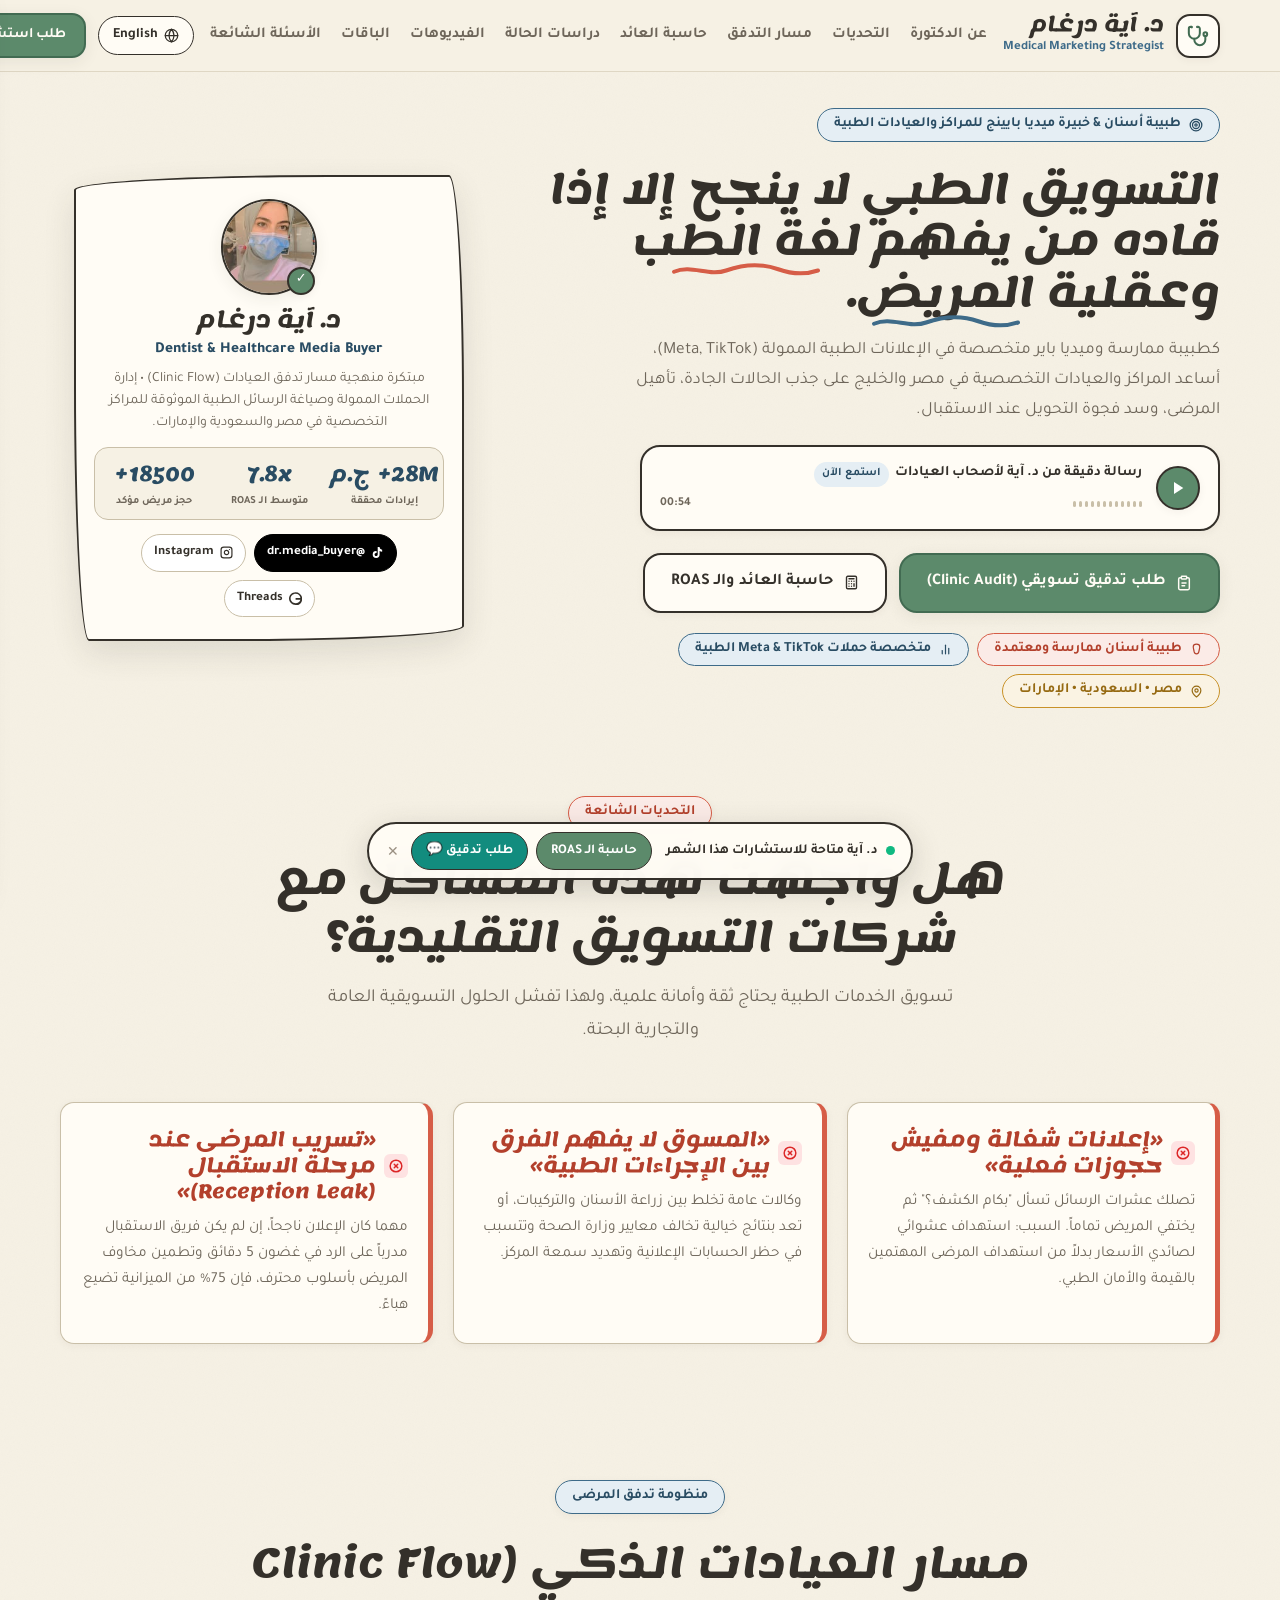
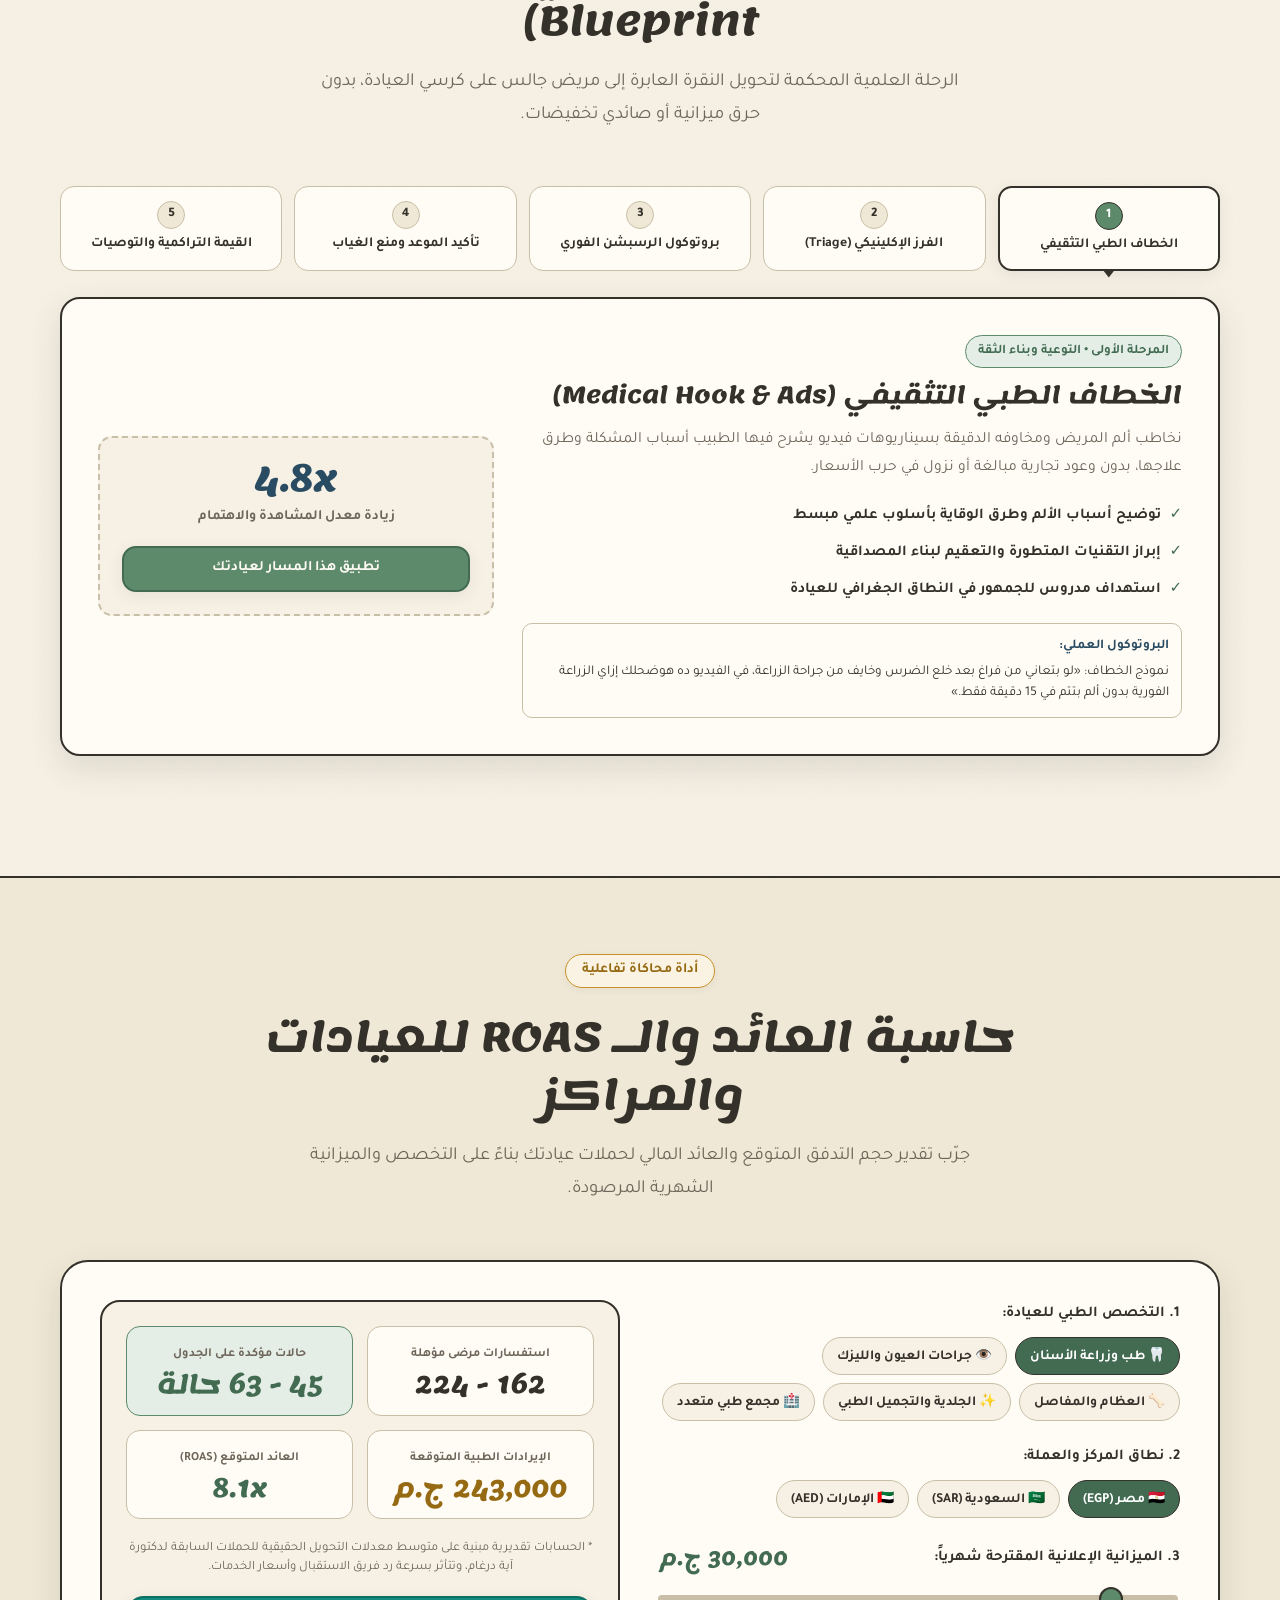
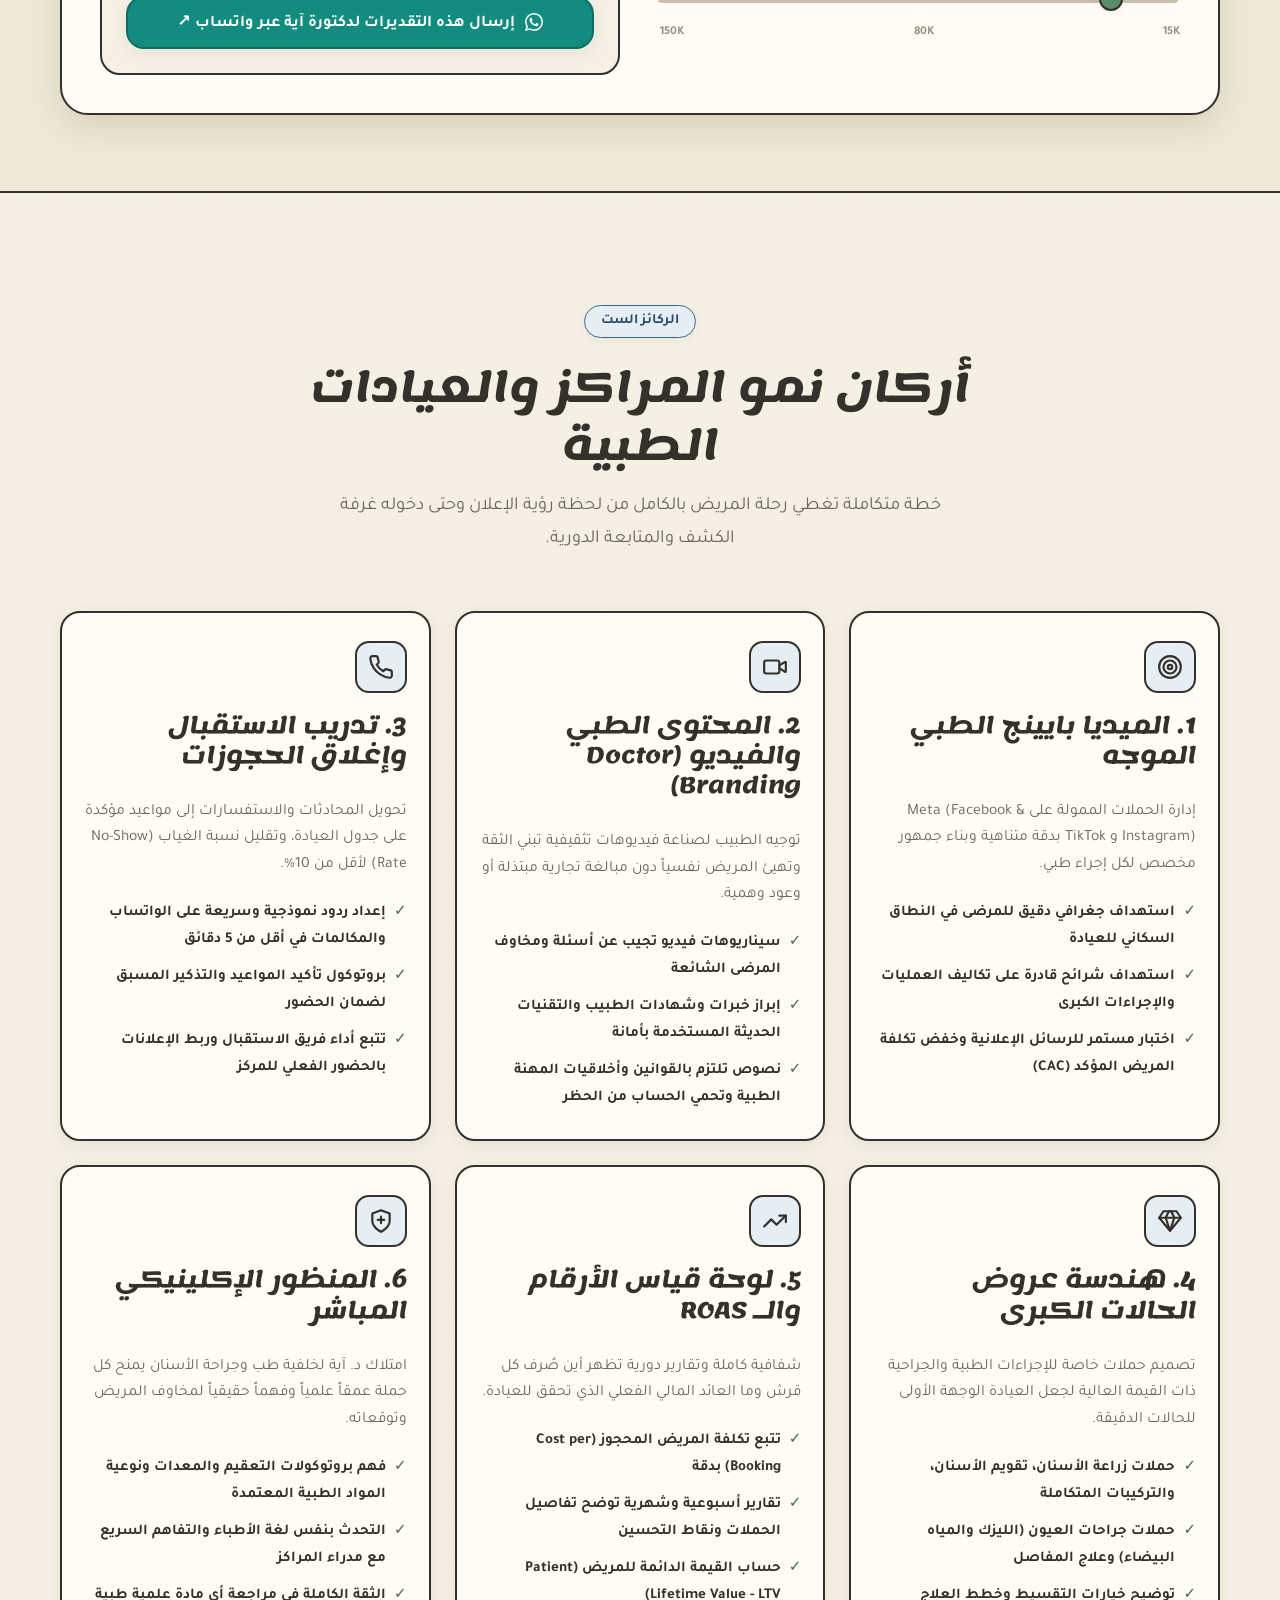
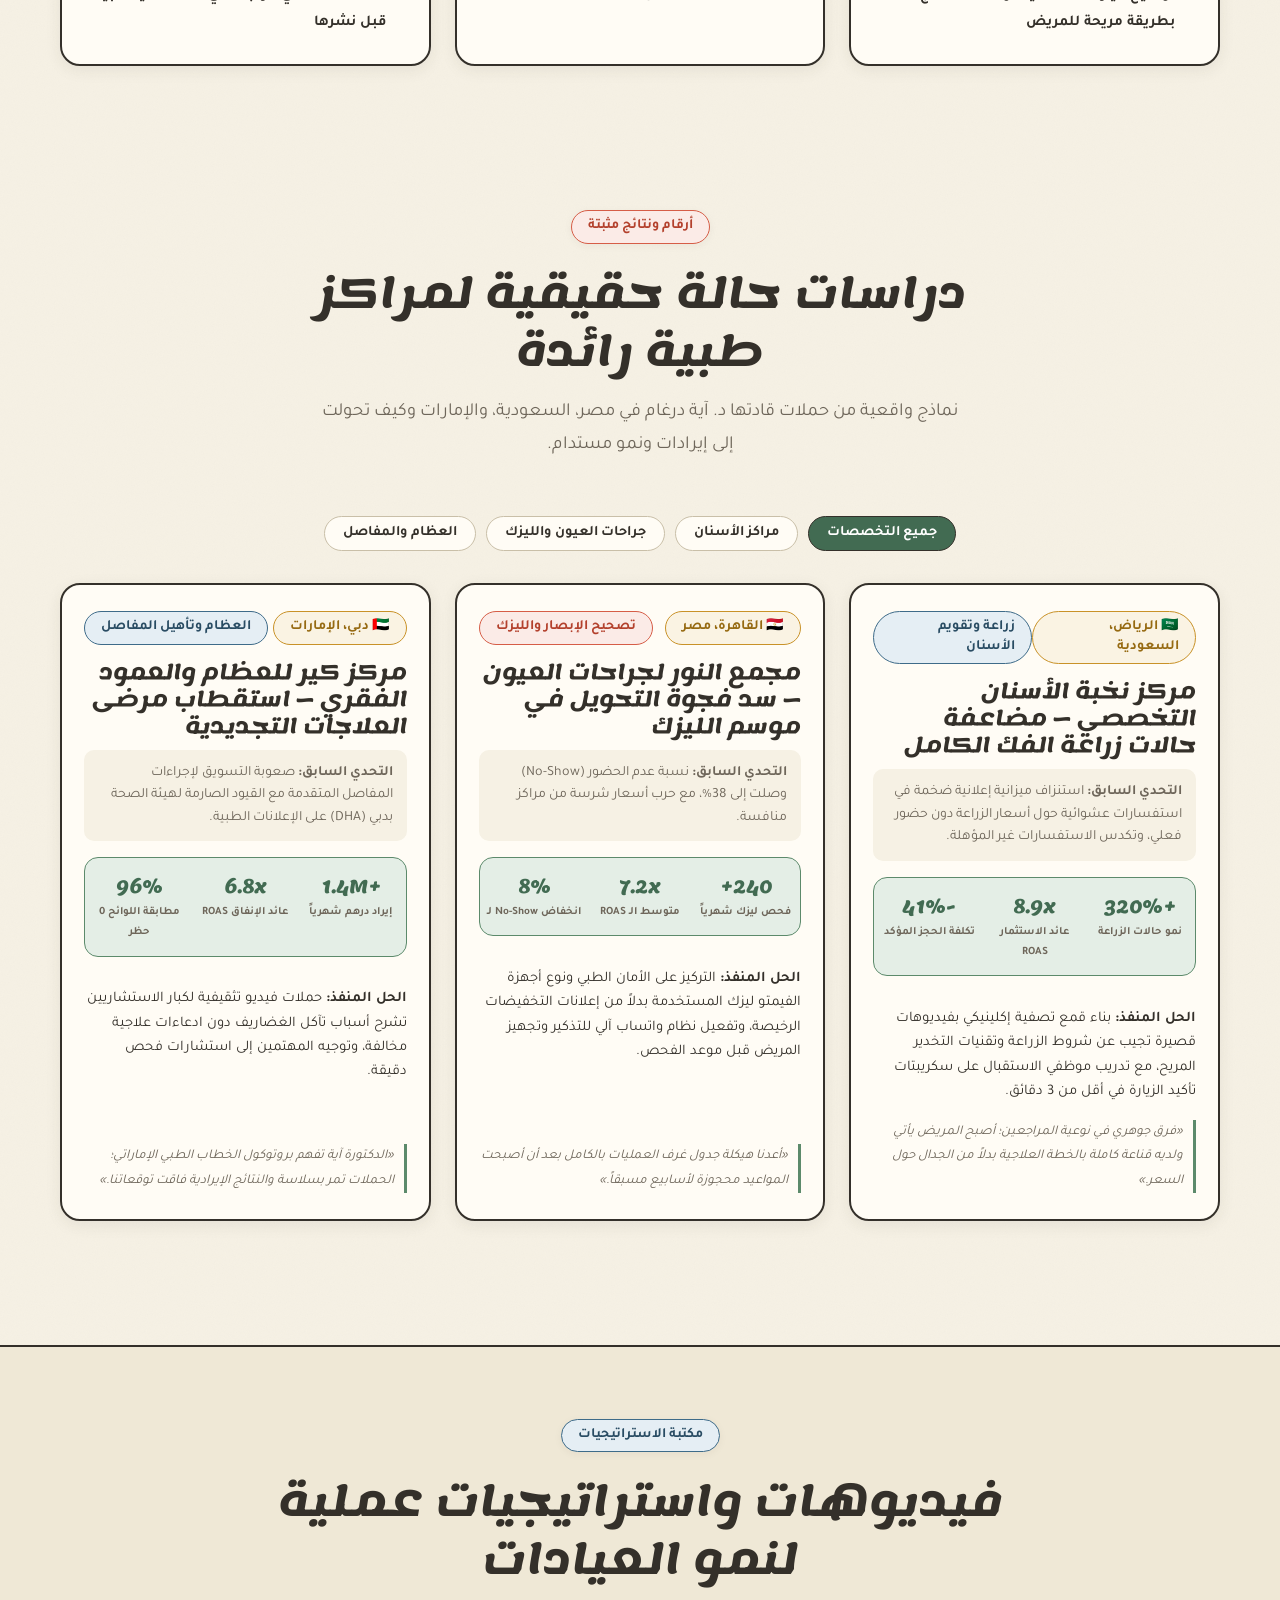
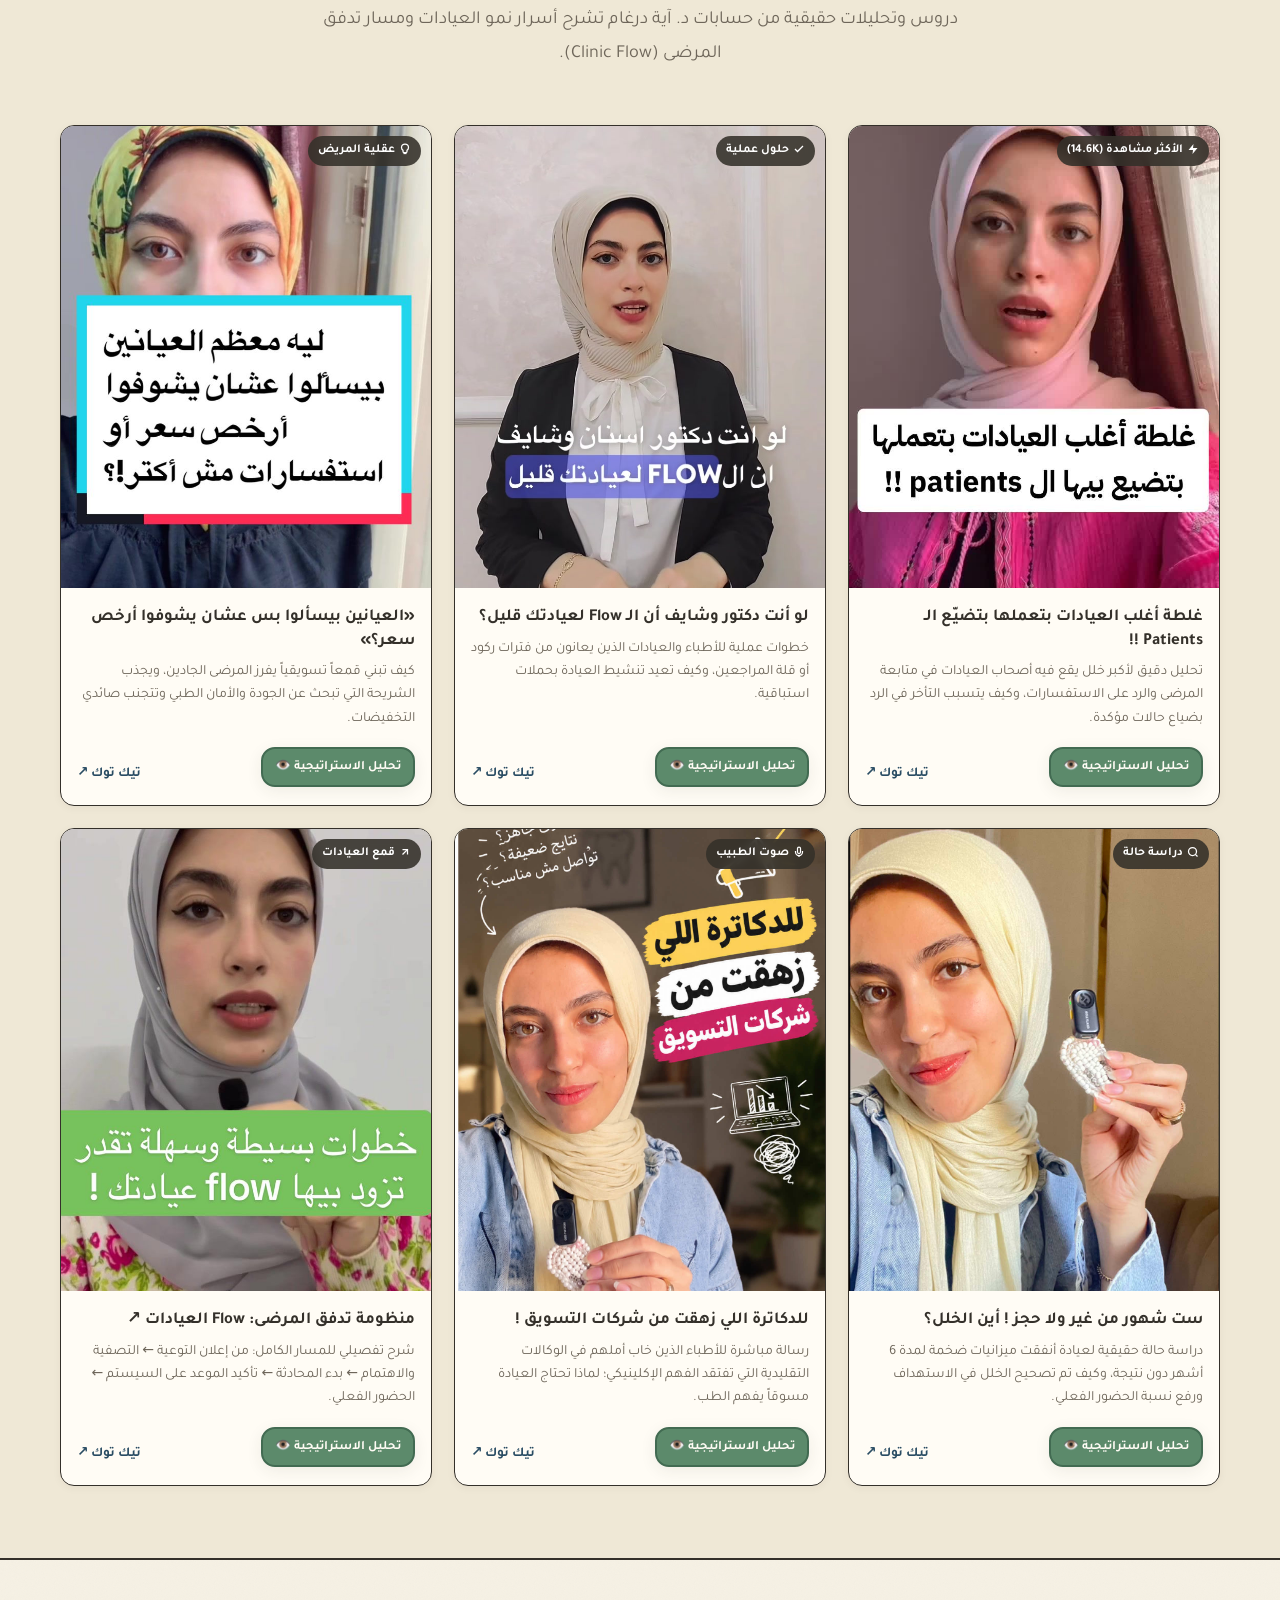
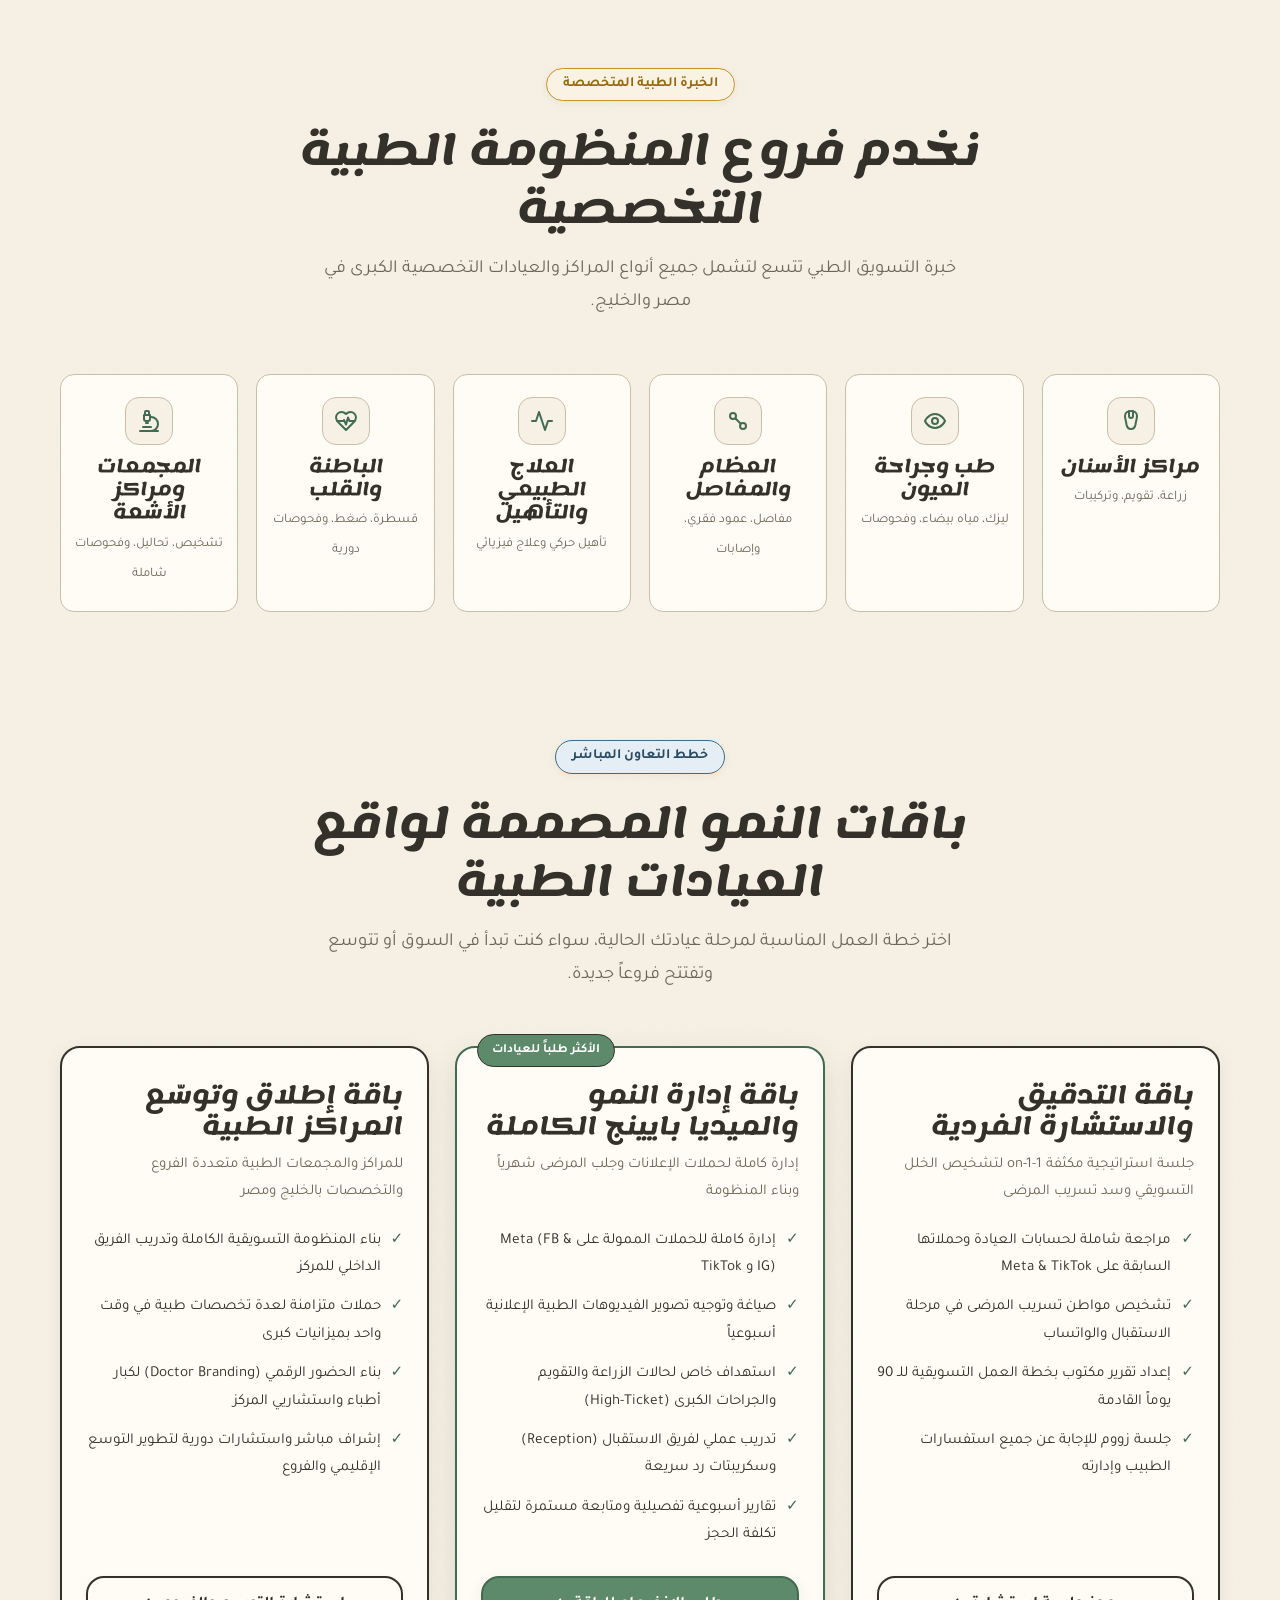
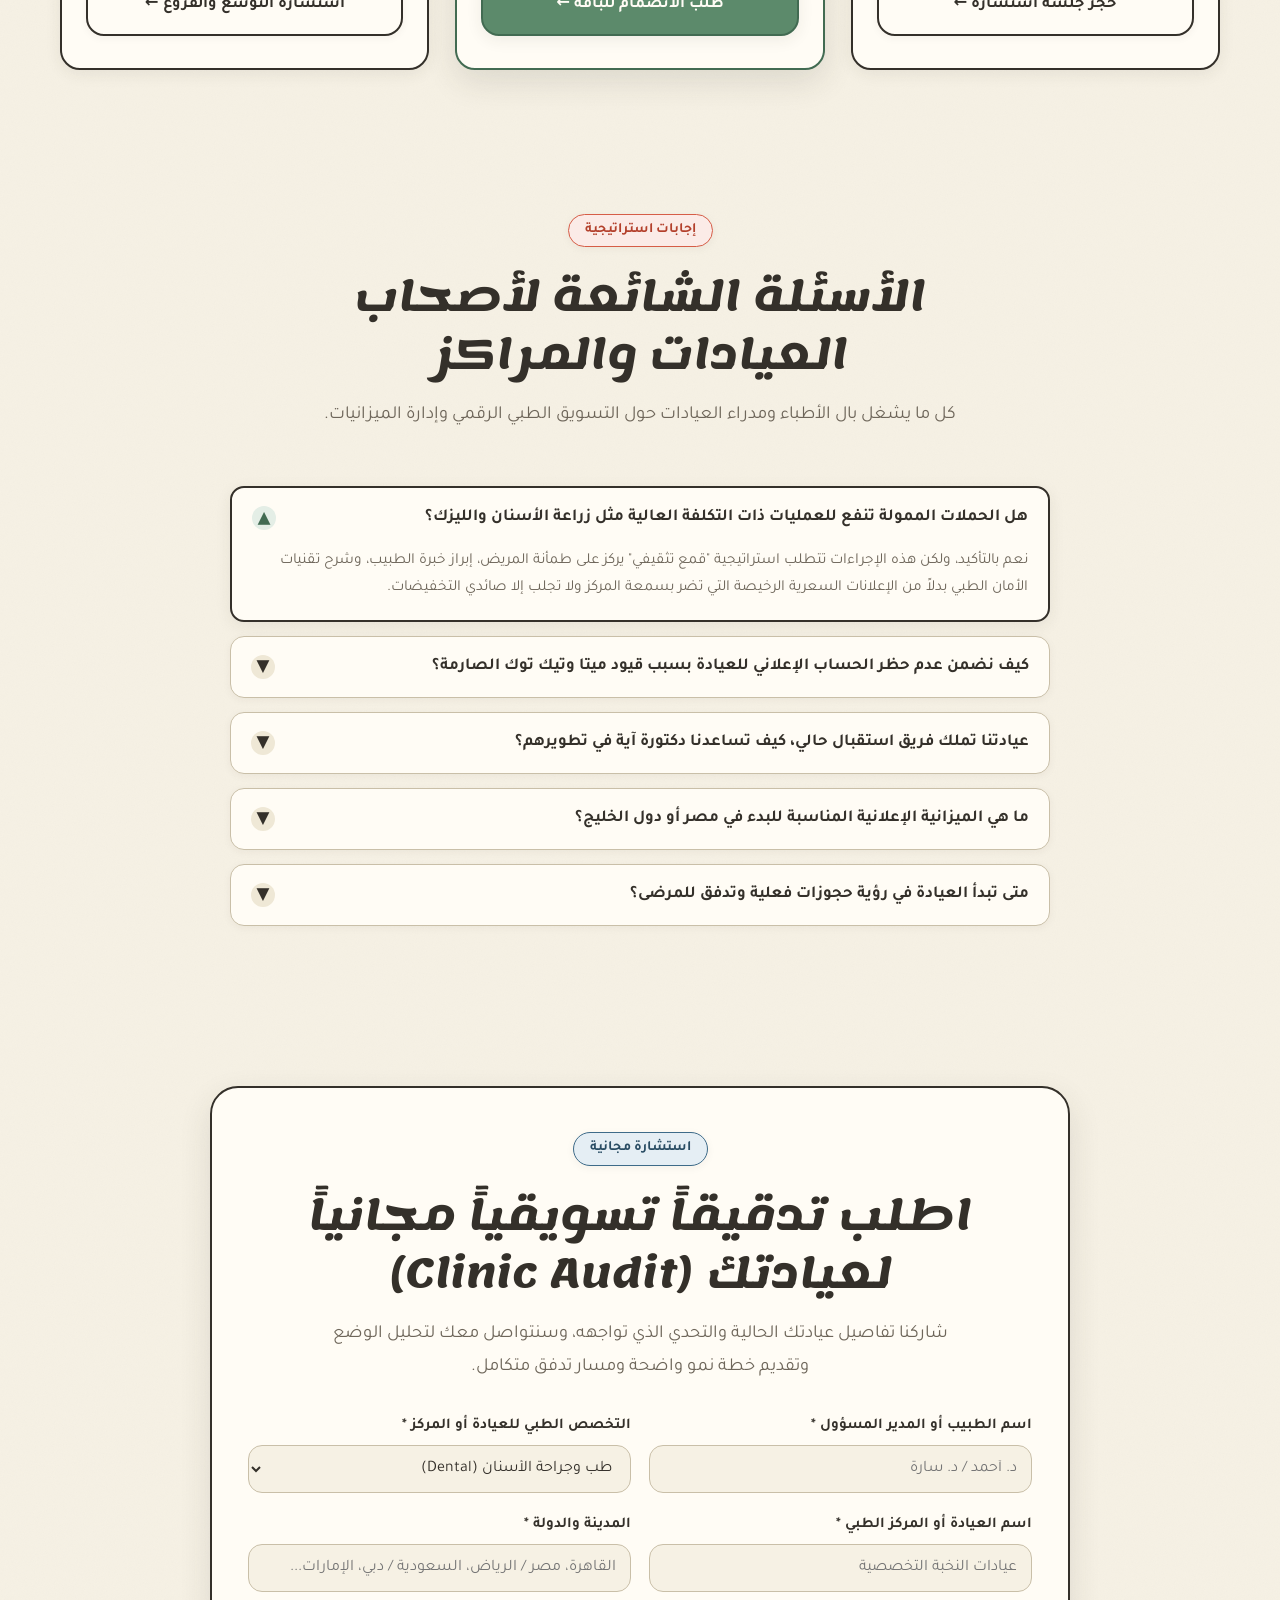
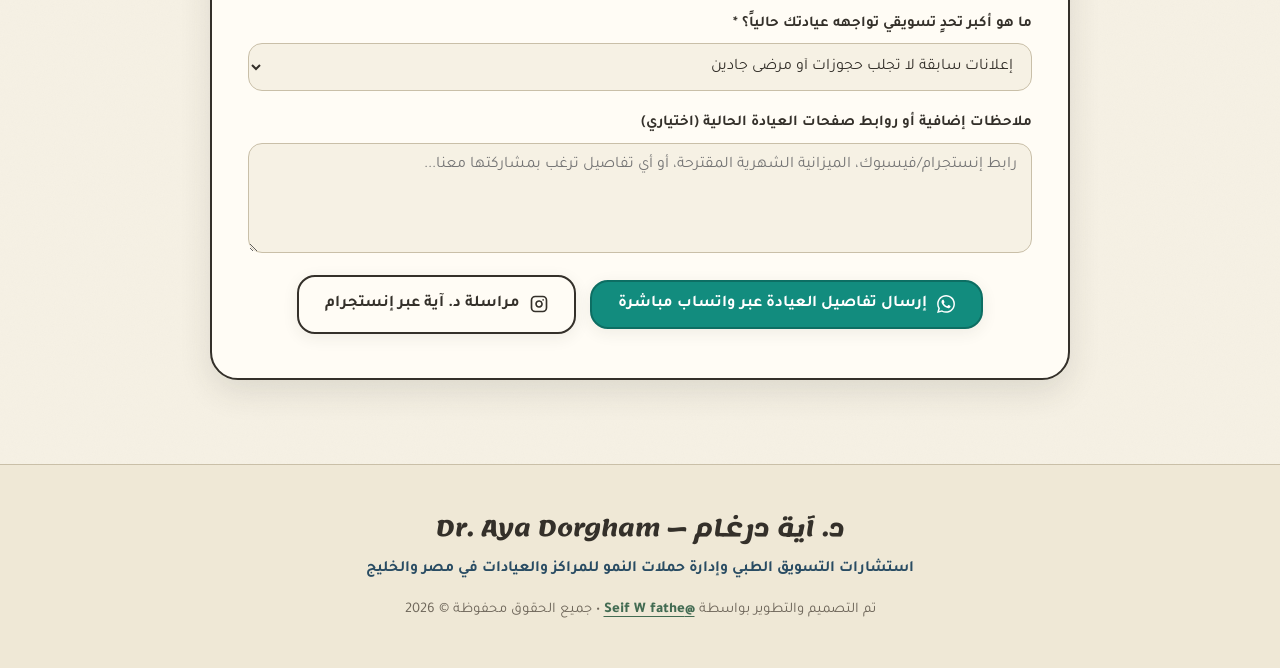
==== dr-aya/index.html @ c520caa9 "feat: embed interactive Dr. Aya portfolio with live demo, ROI simulator, and high-res preview" ====
<!DOCTYPE html>
<html lang="ar" dir="rtl">
<head>
  <meta charset="UTF-8" />
  <meta name="viewport" content="width=device-width, initial-scale=1.0, viewport-fit=cover" />
  <title>د. آية درغام — استشارات وحملات التسويق الطبي للعيادات والمراكز الصحية</title>
  <meta name="description" content="البورتفوليو الرسمي للدكتورة آية درغام (@dr.media_buyer) — طبيبة أسنان وخبيرة ميديا بايينج للمراكز والعيادات الطبية في مصر، السعودية، والإمارات. حاسبة عائد الاستثمار، منظومة تدفق المرضى، ودراسات حالة حقيقية." />
  <meta name="keywords" content="تسويق طبي, ميديا باير عيادات, تسويق عيادات أسنان, دكتورة آية درغام, تسويق مراكز طبية, إعلانات تيك توك طبية, إعلانات ميتا طبية" />
  <meta name="author" content="د. آية درغام • تصميم وتطوير Seif W fathe" />

  <!-- Open Graph / Facebook -->
  <meta property="og:type" content="website" />
  <meta property="og:title" content="د. آية درغام — التسويق الطبي المتكامل للمراكز والعيادات التخصصية" />
  <meta property="og:description" content="طبيبة أسنان وميديا باير متخصصة تسد الفجوة بين الإعلانات الممولة والحجوزات المؤكدة في مصر والخليج." />
  <meta property="og:image" content="./assets/dr-aya-avatar.jpg" />

  <!-- Twitter -->
  <meta name="twitter:card" content="summary_large_image" />
  <meta name="twitter:title" content="د. آية درغام — Medical Marketing Strategist" />
  <meta name="twitter:description" content="إدارة الحملات الممولة وصياغة المنظومة التسويقية للعيادات التخصصية." />
  <meta name="twitter:image" content="./assets/dr-aya-avatar.jpg" />
  
  <link rel="icon" href="./assets/dr-aya-avatar.jpg" type="image/jpeg" />
  <link rel="stylesheet" href="./style.css" />

  <!-- Schema.org Medical & Professional Service Structured Data -->
  <script type="application/ld+json">
  {
    "@context": "https://schema.org",
    "@graph": [
      {
        "@type": "Physician",
        "@id": "https://dr-aya-dorgham.com/#physician",
        "name": "Dr. Aya Dorgham (د. آية درغام)",
        "jobTitle": "Dentist & Healthcare Media Buying Strategist",
        "image": "./assets/dr-aya-avatar.jpg",
        "medicalSpecialty": "Dentistry",
        "description": "طبيبة أسنان واستشارية تسويق طبي متخصصة في إدارة حملات النمو واجتذاب المرضى للمراكز والعيادات في مصر والخليج العربي.",
        "sameAs": [
          "https://www.tiktok.com/@dr.media_buyer",
          "https://www.instagram.com/dentist_aya_dorgham/",
          "https://www.threads.net/@dentist_aya_dorgham"
        ]
      },
      {
        "@type": "ProfessionalService",
        "@id": "https://dr-aya-dorgham.com/#service",
        "name": "منظومة التسويق الطبي للعيادات — د. آية درغام",
        "provider": { "@id": "https://dr-aya-dorgham.com/#physician" },
        "areaServed": ["EG", "SA", "AE"],
        "serviceType": "Medical Marketing, Healthcare Media Buying, Clinic Patient Acquisition"
      },
      {
        "@type": "FAQPage",
        "mainEntity": [
          {
            "@type": "Question",
            "name": "هل الحملات الممولة مناسبة للإجراءات والعمليات الكبرى كزراعة الأسنان والليزك؟",
            "acceptedAnswer": {
              "@type": "Answer",
              "text": "نعم، ولكن الإجراءات الكبرى تتطلب قمعاً تسويقياً تثقيفياً يبني الثقة أولاً بدلاً من إعلانات الأسعار المباشرة، مع استهداف دقيق للمهتمين بالرعاية طويلة الأمد."
            }
          },
          {
            "@type": "Question",
            "name": "كيف نضمن عدم حظر الحساب الإعلاني بسبب سياسات ميتا وتيك توك الطبية؟",
            "acceptedAnswer": {
              "@type": "Answer",
              "text": "بحكم الخبرة الإكلينيكية، نقوم بصياغة نصوص إعلانية خالية تماماً من الكلمات المحظورة أو الوعود المبالغ فيها، مع الالتزام بالمعايير الصحية العالمية والمحلية."
            }
          },
          {
            "@type": "Question",
            "name": "كيف تساعد د. آية فريق الاستقبال (الرسبشن) في العيادة؟",
            "acceptedAnswer": {
              "@type": "Answer",
              "text": "نقدم سكريبتات رد سريعة ومدروسة طبياً على واتساب والمكالمات للتعامل مع مخاوف المريض وتحويل الاستفسار إلى حجز مؤكد وتقليل نسبة عدم الحضور."
            }
          }
        ]
      }
    ]
  }
  </script>
</head>
<body>

  <!-- ==================== شريط التنقل (Navbar) ==================== -->
  <header class="navbar">
    <div class="container nav-content">
      <a href="#" class="brand-logo" aria-label="الصفحة الرئيسية د. آية درغام">
        <div class="logo-icon">
          <svg width="22" height="22" viewBox="0 0 24 24" fill="none" stroke="currentColor" stroke-width="2.2" stroke-linecap="round" stroke-linejoin="round">
            <path d="M4.8 2.3A.3.3 0 1 0 5 2H4a2 2 0 0 0-2 2v5a6 6 0 0 0 6 6v0a6 6 0 0 0 6-6V4a2 2 0 0 0-2-2h-1a.2.2 0 1 0 .3.3"/>
            <path d="M8 15v1a6 6 0 0 0 6 6v0a6 6 0 0 0 6-6v-4"/>
            <circle cx="20" cy="10" r="2"/>
          </svg>
        </div>
        <div class="logo-text">
          <h3>د. آية درغام</h3>
          <span>Medical Marketing Strategist</span>
        </div>
      </a>

      <!-- روابط الديسكتوب المتناسقة -->
      <nav aria-label="التنقل الرئيسي">
        <ul class="nav-links">
          <li><a href="#about">عن الدكتورة</a></li>
          <li><a href="#pain-points">التحديات</a></li>
          <li><a href="#clinic-flow">مسار التدفق</a></li>
          <li><a href="#roi-calculator">حاسبة العائد</a></li>
          <li><a href="#case-studies">دراسات الحالة</a></li>
          <li><a href="#videos">الفيديوهات</a></li>
          <li><a href="#packages">الباقات</a></li>
          <li><a href="#faq">الأسئلة الشائعة</a></li>
        </ul>
      </nav>

      <div class="nav-actions">
        <a href="./index-en.html" class="lang-switch" title="Switch to English version">
          <svg width="15" height="15" viewBox="0 0 24 24" fill="none" stroke="currentColor" stroke-width="2" stroke-linecap="round" stroke-linejoin="round">
            <circle cx="12" cy="12" r="10"/><line x1="2" x2="22" y1="12" y2="12"/><path d="M12 2a15.3 15.3 0 0 1 4 10 15.3 15.3 0 0 1-4 10 15.3 15.3 0 0 1-4-10 15.3 15.3 0 0 1 4-10z"/>
          </svg>
          <span>English</span>
        </a>
        <a href="#contact" class="btn btn-sm nav-cta">طلب استشارة</a>
        <!-- زر القائمة للأجهزة اللوحية والموبايل -->
        <button class="menu-btn" id="menuBtn" aria-label="فتح القائمة" onclick="toggleNavDrawer(true)">
          <span></span>
          <span></span>
          <span></span>
        </button>
      </div>
    </div>
  </header>

  <!-- القائمة الجانبية للشاشات المتوسطة والصغيرة (Mobile & Tablet Drawer) -->
  <div class="nav-backdrop" id="navBackdrop" onclick="toggleNavDrawer(false)"></div>
  <aside class="nav-drawer" id="navDrawer" aria-label="قائمة الهاتف">
    <div class="drawer-header">
      <div class="drawer-brand">
        <div class="logo-icon">
          <svg width="20" height="20" viewBox="0 0 24 24" fill="none" stroke="currentColor" stroke-width="2.2" stroke-linecap="round" stroke-linejoin="round">
            <path d="M4.8 2.3A.3.3 0 1 0 5 2H4a2 2 0 0 0-2 2v5a6 6 0 0 0 6 6v0a6 6 0 0 0 6-6V4a2 2 0 0 0-2-2h-1a.2.2 0 1 0 .3.3"/>
            <path d="M8 15v1a6 6 0 0 0 6 6v0a6 6 0 0 0 6-6v-4"/>
            <circle cx="20" cy="10" r="2"/>
          </svg>
        </div>
        <div>
          <h4>د. آية درغام</h4>
          <span style="font-size:0.8rem; color:var(--marketing-deep); font-weight:700;">تسويق المراكز والعيادات</span>
        </div>
      </div>
      <button class="drawer-close" onclick="toggleNavDrawer(false)" aria-label="إغلاق القائمة">✕</button>
    </div>
    <ul class="drawer-links">
      <li><a href="#about" onclick="toggleNavDrawer(false)">عن الدكتورة</a></li>
      <li><a href="#pain-points" onclick="toggleNavDrawer(false)">تحديات العيادات</a></li>
      <li><a href="#clinic-flow" onclick="toggleNavDrawer(false)">مسار تدفق المرضى</a></li>
      <li><a href="#roi-calculator" onclick="toggleNavDrawer(false)">حاسبة العائد والـ ROAS</a></li>
      <li><a href="#case-studies" onclick="toggleNavDrawer(false)">دراسات الحالة والنتائج</a></li>
      <li><a href="#videos" onclick="toggleNavDrawer(false)">الفيديوهات والاستراتيجيات</a></li>
      <li><a href="#niches" onclick="toggleNavDrawer(false)">التخصصات الطبية</a></li>
      <li><a href="#packages" onclick="toggleNavDrawer(false)">باقات النمو</a></li>
      <li><a href="#faq" onclick="toggleNavDrawer(false)">الأسئلة الشائعة</a></li>
      <li><a href="./index-en.html">🌐 English Version</a></li>
    </ul>
    <div class="drawer-footer">
      <a href="#contact" class="btn" style="width:100%;" onclick="toggleNavDrawer(false)">طلب تدقيق تسويقي (Audit)</a>
    </div>
  </aside>

  <main>
    <!-- ==================== قسم الهيرو (Hero) ==================== -->
    <section class="hero" id="about">
      <div class="container hero-grid">
        <div class="hero-content">
          <div class="pill pill-marketing" style="margin-bottom:12px;">
            <svg width="14" height="14" viewBox="0 0 24 24" fill="none" stroke="currentColor" stroke-width="2.2" stroke-linecap="round" stroke-linejoin="round">
              <circle cx="12" cy="12" r="10"/><circle cx="12" cy="12" r="6"/><circle cx="12" cy="12" r="2"/>
            </svg>
            <span>طبيبة أسنان & خبيرة ميديا بايينج للمراكز والعيادات الطبية</span>
          </div>

          <h1>
            التسويق الطبي لا ينجح إلا إذا قاده من يفهم <span class="squiggle medical">لغة الطب</span> وعقلية <span class="squiggle marketing">المريض</span>.
          </h1>

          <p class="hero-desc">
            كطبيبة ممارسة وميديا باير متخصصة في الإعلانات الطبية الممولة (Meta, TikTok)، أساعد المراكز والعيادات التخصصية في مصر والخليج على جذب الحالات الجادة، تأهيل المرضى، وسد فجوة التحويل عند الاستقبال.
          </p>

          <!-- النصيحة الصوتية التفاعلية -->
          <div class="audio-consult-box" id="audioBox">
            <button class="audio-play-btn" id="audioPlayBtn" aria-label="تشغيل صوت النصيحة الطبية" onclick="toggleAudioPreview()">
              <svg id="playIcon" width="16" height="16" viewBox="0 0 24 24" fill="currentColor"><polygon points="6 3 20 12 6 21 6 3"/></svg>
              <svg id="pauseIcon" width="16" height="16" viewBox="0 0 24 24" fill="currentColor" style="display:none;"><rect x="6" y="4" width="4" height="16"/><rect x="14" y="4" width="4" height="16"/></svg>
            </button>
            <div class="audio-info">
              <div class="audio-title">
                <span>رسالة دقيقة من د. آية لأصحاب العيادات</span>
                <span class="tag">استمع الآن</span>
              </div>
              <div class="audio-track-wrap">
                <div class="audio-waves-container">
                  <div class="wave-bar"></div>
                  <div class="wave-bar"></div>
                  <div class="wave-bar"></div>
                  <div class="wave-bar"></div>
                  <div class="wave-bar"></div>
                  <div class="wave-bar"></div>
                  <div class="wave-bar"></div>
                  <div class="wave-bar"></div>
                  <div class="wave-bar"></div>
                  <div class="wave-bar"></div>
                  <div class="wave-bar"></div>
                  <div class="wave-bar"></div>
                </div>
                <div class="audio-time" id="audioTime">00:54</div>
              </div>
            </div>
          </div>

          <div class="hero-actions">
            <a href="#contact" class="btn">
              <svg width="16" height="16" viewBox="0 0 24 24" fill="none" stroke="currentColor" stroke-width="2.2" stroke-linecap="round" stroke-linejoin="round"><path d="M16 4h2a2 2 0 0 1 2 2v14a2 2 0 0 1-2 2H6a2 2 0 0 1-2-2V6a2 2 0 0 1 2-2h2"/><rect x="8" y="2" width="8" height="4" rx="1" ry="1"/><line x1="9" y1="12" x2="15" y2="12"/><line x1="9" y1="16" x2="13" y2="16"/></svg>
              <span>طلب تدقيق تسويقي (Clinic Audit)</span>
            </a>
            <a href="#roi-calculator" class="btn btn-secondary">
              <svg width="15" height="15" viewBox="0 0 24 24" fill="none" stroke="currentColor" stroke-width="2.2" stroke-linecap="round" stroke-linejoin="round"><rect width="16" height="20" x="4" y="2" rx="2"/><line x1="8" x2="16" y1="6" y2="6"/><line x1="16" x2="16" y1="14" y2="18"/><path d="M8 10h.01"/><path d="M12 10h.01"/><path d="M16 10h.01"/><path d="M8 14h.01"/><path d="M12 14h.01"/><path d="M8 18h.01"/><path d="M12 18h.01"/></svg>
              <span>حاسبة العائد والـ ROAS</span>
            </a>
          </div>

          <div class="hero-badges">
            <div class="pill pill-medical">
              <svg width="13" height="13" viewBox="0 0 24 24" fill="none" stroke="currentColor" stroke-width="2.2" stroke-linecap="round" stroke-linejoin="round"><path d="M12 2C8.5 2 6 4 6 7c0 2.5 1 5 1.5 8.5.5 3 2 4.5 4.5 4.5s4-1.5 4.5-4.5C17 12 18 9.5 18 7c0-3-2.5-5-6-5Z"/></svg>
              <span>طبيبة أسنان ممارسة ومعتمدة</span>
            </div>
            <div class="pill pill-marketing">
              <svg width="13" height="13" viewBox="0 0 24 24" fill="none" stroke="currentColor" stroke-width="2.2" stroke-linecap="round" stroke-linejoin="round"><line x1="18" y1="20" x2="18" y2="10"/><line x1="12" y1="20" x2="12" y2="4"/><line x1="6" y1="20" x2="6" y2="14"/></svg>
              <span>متخصصة حملات Meta & TikTok الطبية</span>
            </div>
            <div class="pill pill-gold">
              <svg width="13" height="13" viewBox="0 0 24 24" fill="none" stroke="currentColor" stroke-width="2.2" stroke-linecap="round" stroke-linejoin="round"><path d="M20 10c0 6-8 12-8 12s-8-6-8-12a8 8 0 0 1 16 0Z"/><circle cx="12" cy="10" r="3"/></svg>
              <span>مصر • السعودية • الإمارات</span>
            </div>
          </div>
        </div>

        <!-- كارت البروفايل اليدوي في الهيرو -->
        <div class="hero-card-col">
          <div class="profile-card">
            <div class="profile-img-wrap">
              <img src="./assets/dr-aya-avatar.jpg" alt="د. آية درغام" class="profile-img" />
              <div class="avatar-badge" title="طبيبة معتمدة">✓</div>
            </div>

            <h3>د. آية درغام</h3>
            <div class="profile-role">Dentist & Healthcare Media Buyer</div>
            <div class="profile-bio-text">
              مبتكرة منهجية مسار تدفق العيادات (Clinic Flow) • إدارة الحملات الممولة وصياغة الرسائل الطبية الموثوقة للمراكز التخصصية في مصر والسعودية والإمارات.
            </div>

            <div class="profile-stats">
              <div>
                <div class="p-stat-val" data-counter="28" data-suffix="M+ ج.م">+28M ج.م</div>
                <div class="p-stat-lbl">إيرادات محققة</div>
              </div>
              <div>
                <div class="p-stat-val" data-counter="7.8" data-suffix="x" data-decimals="1">7.8x</div>
                <div class="p-stat-lbl">متوسط الـ ROAS</div>
              </div>
              <div>
                <div class="p-stat-val" data-counter="18500" data-suffix="+">+18,500</div>
                <div class="p-stat-lbl">حجز مريض مؤكد</div>
              </div>
            </div>

            <div class="profile-socials">
              <a href="https://www.tiktok.com/@dr.media_buyer" target="_blank" rel="noopener" class="social-chip" style="background:#000; color:#fff; border-color:#000;">
                <svg width="13" height="13" viewBox="0 0 24 24" fill="currentColor" class="social-icon"><path d="M19.59 6.69a4.83 4.83 0 0 1-3.77-4.25V2h-3.45v13.67a2.89 2.89 0 0 1-5.2 1.74 2.89 2.89 0 0 1 2.31-4.64c.29 0 .58.04.85.12V9.36a6.34 6.34 0 0 0-.85-.06A6.34 6.34 0 0 0 3.15 15.64a6.34 6.34 0 0 0 6.34 6.36 6.34 6.34 0 0 0 6.34-6.36V9.07a8.28 8.28 0 0 0 4.76 1.49v-3.46c-.34 0-.68-.13-1-.41Z"/></svg>
                <span>@dr.media_buyer</span>
              </a>
              <a href="https://www.instagram.com/dentist_aya_dorgham/" target="_blank" rel="noopener" class="social-chip">
                <svg width="13" height="13" viewBox="0 0 24 24" fill="none" stroke="currentColor" stroke-width="2.2" stroke-linecap="round" stroke-linejoin="round" class="social-icon"><rect width="20" height="20" x="2" y="2" rx="5" ry="5"/><path d="M16 11.37A4 4 0 1 1 12.63 8 4 4 0 0 1 16 11.37z"/><line x1="17.5" x2="17.51" y1="6.5" y2="6.5"/></svg>
                <span>Instagram</span>
              </a>
              <a href="https://www.threads.net/@dentist_aya_dorgham" target="_blank" rel="noopener" class="social-chip">
                <svg width="13" height="13" viewBox="0 0 24 24" fill="currentColor" class="social-icon"><path d="M12.186 24C5.46 24 0 18.672 0 12.122 0 5.571 5.46.243 12.186.243c6.643 0 11.968 5.174 12.177 11.666h-3.141c-.2-4.736-4.072-8.497-9.036-8.497-5.068 0-9.176 4.01-9.176 8.71 0 4.7 4.108 8.71 9.176 8.71 4.257 0 7.828-2.775 8.857-6.577H12.18v-3.056h11.96c.07.63.107 1.272.107 1.925 0 6.55-5.46 11.876-12.061 11.876Z"/></svg>
                <span>Threads</span>
              </a>
            </div>
          </div>
        </div>
      </div>
    </section>

    <!-- ==================== المشكلات الحقيقية لتسويق العيادات ==================== -->
    <section class="container pain-points-section reveal" id="pain-points">
      <div class="section-header">
        <div class="pill pill-medical">التحديات الشائعة</div>
        <h2>هل واجهت هذه المشاكل مع شركات التسويق التقليدية؟</h2>
        <p>تسويق الخدمات الطبية يحتاج ثقة وأمانة علمية، ولهذا تفشل الحلول التسويقية العامة والتجارية البحتة.</p>
      </div>

      <div class="pain-grid">
        <div class="pain-card">
          <h4>
            <span class="pain-alert-icon">
              <svg width="14" height="14" viewBox="0 0 24 24" fill="none" stroke="currentColor" stroke-width="2.5" stroke-linecap="round" stroke-linejoin="round"><circle cx="12" cy="12" r="10"/><line x1="15" y1="9" x2="9" y2="15"/><line x1="9" y1="9" x2="15" y2="15"/></svg>
            </span>
            «إعلانات شغالة ومفيش حجوزات فعلية»
          </h4>
          <p>تصلك عشرات الرسائل تسأل "بكام الكشف؟" ثم يختفي المريض تماماً. السبب: استهداف عشوائي لصائدي الأسعار بدلاً من استهداف المرضى المهتمين بالقيمة والأمان الطبي.</p>
        </div>

        <div class="pain-card">
          <h4>
            <span class="pain-alert-icon">
              <svg width="14" height="14" viewBox="0 0 24 24" fill="none" stroke="currentColor" stroke-width="2.5" stroke-linecap="round" stroke-linejoin="round"><circle cx="12" cy="12" r="10"/><line x1="15" y1="9" x2="9" y2="15"/><line x1="9" y1="9" x2="15" y2="15"/></svg>
            </span>
            «المسوق لا يفهم الفرق بين الإجراءات الطبية»
          </h4>
          <p>وكالات عامة تخلط بين زراعة الأسنان والتركيبات، أو تعد بنتائج خيالية تخالف معايير وزارة الصحة وتتسبب في حظر الحسابات الإعلانية وتهديد سمعة المركز.</p>
        </div>

        <div class="pain-card">
          <h4>
            <span class="pain-alert-icon">
              <svg width="14" height="14" viewBox="0 0 24 24" fill="none" stroke="currentColor" stroke-width="2.5" stroke-linecap="round" stroke-linejoin="round"><circle cx="12" cy="12" r="10"/><line x1="15" y1="9" x2="9" y2="15"/><line x1="9" y1="9" x2="15" y2="15"/></svg>
            </span>
            «تسريب المرضى عند مرحلة الاستقبال (Reception Leak)»
          </h4>
          <p>مهما كان الإعلان ناجحاً، إن لم يكن فريق الاستقبال مدرباً على الرد في غضون 5 دقائق وتطمين مخاوف المريض بأسلوب محترف، فإن 75% من الميزانية تضيع هباءً.</p>
        </div>
      </div>
    </section>

    <!-- ==================== مخطط مسار المريض (Clinic Flow Blueprint) ==================== -->
    <section class="container clinic-flow-section reveal" id="clinic-flow">
      <div class="section-header">
        <div class="pill pill-marketing">منظومة تدفق المرضى</div>
        <h2>مسار العيادات الذكي (Clinic Flow Blueprint)</h2>
        <p>الرحلة العلمية المحكمة لتحويل النقرة العابرة إلى مريض جالس على كرسي العيادة، بدون حرق ميزانية أو صائدي تخفيضات.</p>
      </div>

      <!-- أزرار الخطوات الخمس التفاعلية -->
      <div class="flow-stepper-nav" id="flowNav">
        <button class="flow-nav-btn active" onclick="switchFlowStep(0)">
          <div class="flow-step-num">1</div>
          <div class="flow-step-title">الخطاف الطبي التثقيفي</div>
        </button>
        <button class="flow-nav-btn" onclick="switchFlowStep(1)">
          <div class="flow-step-num">2</div>
          <div class="flow-step-title">الفرز الإكلينيكي (Triage)</div>
        </button>
        <button class="flow-nav-btn" onclick="switchFlowStep(2)">
          <div class="flow-step-num">3</div>
          <div class="flow-step-title">بروتوكول الرسبشن الفوري</div>
        </button>
        <button class="flow-nav-btn" onclick="switchFlowStep(3)">
          <div class="flow-step-num">4</div>
          <div class="flow-step-title">تأكيد الموعد ومنع الغياب</div>
        </button>
        <button class="flow-nav-btn" onclick="switchFlowStep(4)">
          <div class="flow-step-num">5</div>
          <div class="flow-step-title">القيمة التراكمية والتوصيات</div>
        </button>
      </div>

      <!-- بانل محتوى الخطوة التفاعلية -->
      <div class="flow-card-panel" id="flowContentPanel">
        <!-- المحتوى يحقن ديناميكياً بواسطة JavaScript -->
      </div>
    </section>

    <!-- ==================== حاسبة العائد والـ ROAS التفاعلية ==================== -->
    <section class="roi-calculator-section reveal" id="roi-calculator">
      <div class="container">
        <div class="section-header">
          <div class="pill pill-gold">أداة محاكاة تفاعلية</div>
          <h2>حاسبة العائد والـ ROAS للعيادات والمراكز</h2>
          <p>جرّب تقدير حجم التدفق المتوقع والعائد المالي لحملات عيادتك بناءً على التخصص والميزانية الشهرية المرصودة.</p>
        </div>

        <div class="calc-wrapper">
          <div class="calc-grid">
            <!-- جانب المدخلات -->
            <div class="calc-inputs-col">
              <!-- اختيار التخصص -->
              <div class="calc-control-group">
                <div class="calc-label">
                  <span>1. التخصص الطبي للعيادة:</span>
                </div>
                <div class="calc-pills-row" id="specialtyPills">
                  <button class="calc-pill-btn active" data-spec="dental" onclick="setCalcSpecialty('dental')">🦷 طب وزراعة الأسنان</button>
                  <button class="calc-pill-btn" data-spec="eyes" onclick="setCalcSpecialty('eyes')">👁️ جراحات العيون والليزك</button>
                  <button class="calc-pill-btn" data-spec="ortho" onclick="setCalcSpecialty('ortho')">🦴 العظام والمفاصل</button>
                  <button class="calc-pill-btn" data-spec="derma" onclick="setCalcSpecialty('derma')">✨ الجلدية والتجميل الطبي</button>
                  <button class="calc-pill-btn" data-spec="multi" onclick="setCalcSpecialty('multi')">🏥 مجمع طبي متعدد</button>
                </div>
              </div>

              <!-- اختيار العملة / الدولة -->
              <div class="calc-control-group">
                <div class="calc-label">
                  <span>2. نطاق المركز والعملة:</span>
                </div>
                <div class="calc-pills-row" id="currencyPills">
                  <button class="calc-pill-btn active" data-curr="EGP" onclick="setCalcCurrency('EGP')">🇪🇬 مصر (EGP)</button>
                  <button class="calc-pill-btn" data-curr="SAR" onclick="setCalcCurrency('SAR')">🇸🇦 السعودية (SAR)</button>
                  <button class="calc-pill-btn" data-curr="AED" onclick="setCalcCurrency('AED')">🇦🇪 الإمارات (AED)</button>
                </div>
              </div>

              <!-- سلايدر الميزانية الشهرية -->
              <div class="calc-control-group">
                <div class="calc-label">
                  <span>3. الميزانية الإعلانية المقترحة شهرياً:</span>
                  <span class="calc-label-val" id="budgetDisplayVal">30,000 ج.م</span>
                </div>
                <input type="range" class="calc-slider" id="budgetSlider" min="15000" max="150000" step="5000" value="30000" oninput="updateCalculator()" />
                <div class="calc-slider-scale">
                  <span id="sliderMinLabel">15K</span>
                  <span id="sliderMidLabel">80K</span>
                  <span id="sliderMaxLabel">150K</span>
                </div>
              </div>
            </div>

            <!-- جانب النتائج المحسوبة -->
            <div class="calc-results-panel">
              <div class="calc-metrics-grid">
                <div class="calc-metric-card">
                  <div class="calc-metric-title">استفسارات مرضى مؤهلة</div>
                  <div class="calc-metric-number" id="calcLeads">140 - 180</div>
                </div>
                <div class="calc-metric-card highlight">
                  <div class="calc-metric-title">حالات مؤكدة على الجدول</div>
                  <div class="calc-metric-number accent" id="calcBookings">38 - 52 مريض</div>
                </div>
                <div class="calc-metric-card">
                  <div class="calc-metric-title">الإيرادات الطبية المتوقعة</div>
                  <div class="calc-metric-number gold" id="calcRevenue">210,000 ج.م</div>
                </div>
                <div class="calc-metric-card">
                  <div class="calc-metric-title">العائد المتوقع (ROAS)</div>
                  <div class="calc-metric-number accent" id="calcRoas">7.0x</div>
                </div>
              </div>

              <div class="calc-disclaimer">
                * الحسابات تقديرية مبنية على متوسط معدلات التحويل الحقيقية للحملات السابقة لدكتورة آية درغام، وتتأثر بسرعة رد فريق الاستقبال وأسعار الخدمات.
              </div>

              <button class="btn btn-whatsapp" style="width:100%;" onclick="sendCalculatedWhatsapp()">
                <svg width="18" height="18" viewBox="0 0 24 24" fill="currentColor"><path d="M.057 24l1.687-6.163c-1.041-1.804-1.588-3.849-1.587-5.946.003-6.556 5.338-11.891 11.893-11.891 3.181.001 6.167 1.24 8.413 3.488 2.245 2.248 3.481 5.236 3.48 8.414-.003 6.557-5.338 11.892-11.893 11.892-1.99-.001-3.951-.5-5.688-1.448l-6.305 1.654zm6.597-3.807c1.676.995 3.276 1.591 5.392 1.592 5.448 0 9.886-4.434 9.889-9.885.002-5.462-4.415-9.89-9.881-9.892-5.452 0-9.887 4.434-9.889 9.884-.001 2.225.651 3.891 1.746 5.634l-.999 3.648 3.742-.981zm11.387-5.464c-.074-.124-.272-.198-.57-.347-.297-.149-1.758-.868-2.031-.967-.272-.099-.47-.149-.669.149-.198.297-.768.967-.941 1.165-.173.198-.347.223-.644.074-.297-.149-1.255-.462-2.39-1.475-.883-.788-1.48-1.761-1.653-2.059-.173-.297-.018-.458.13-.606.134-.133.297-.347.446-.521.151-.172.2-.296.3-.495.099-.198.05-.372-.025-.521-.075-.148-.669-1.611-.916-2.206-.242-.579-.487-.501-.669-.51l-.57-.01c-.198 0-.52.074-.792.372s-1.04 1.016-1.04 2.479 1.065 2.876 1.213 3.074c.149.198 2.095 3.2 5.076 4.487.709.306 1.263.489 1.694.626.712.226 1.36.194 1.872.118.571-.085 1.758-.719 2.006-1.413.248-.695.248-1.29.173-1.414z"/></svg>
                <span>إرسال هذه التقديرات لدكتورة آية عبر واتساب ↗</span>
              </button>
            </div>
          </div>
        </div>
      </div>
    </section>

    <!-- ==================== أركان المنظومة التسويقية ==================== -->
    <section class="container marketing-pillars reveal" id="pillars">
      <div class="section-header">
        <div class="pill pill-marketing">الركائز الست</div>
        <h2>أركان نمو المراكز والعيادات الطبية</h2>
        <p>خطة متكاملة تغطي رحلة المريض بالكامل من لحظة رؤية الإعلان وحتى دخوله غرفة الكشف والمتابعة الدورية.</p>
      </div>

      <div class="pillars-grid">
        <!-- ركن 1: الميديا بايينج الطبي -->
        <div class="pillar-card">
          <div class="pillar-icon">
            <svg width="26" height="26" viewBox="0 0 24 24" fill="none" stroke="currentColor" stroke-width="2" stroke-linecap="round" stroke-linejoin="round">
              <circle cx="12" cy="12" r="10"/><circle cx="12" cy="12" r="6"/><circle cx="12" cy="12" r="2"/>
            </svg>
          </div>
          <h3>1. الميديا بايينج الطبي الموجه</h3>
          <p>إدارة الحملات الممولة على Meta (Facebook & Instagram) و TikTok بدقة متناهية وبناء جمهور مخصص لكل إجراء طبي.</p>
          <ul class="pillar-features">
            <li><span>✓</span> استهداف جغرافي دقيق للمرضى في النطاق السكاني للعيادة</li>
            <li><span>✓</span> استهداف شرائح قادرة على تكاليف العمليات والإجراءات الكبرى</li>
            <li><span>✓</span> اختبار مستمر للرسائل الإعلانية وخفض تكلفة المريض المؤكد (CAC)</li>
          </ul>
        </div>

        <!-- ركن 2: صناعة المحتوى الطبي الرصين -->
        <div class="pillar-card">
          <div class="pillar-icon">
            <svg width="26" height="26" viewBox="0 0 24 24" fill="none" stroke="currentColor" stroke-width="2" stroke-linecap="round" stroke-linejoin="round">
              <path d="m16 13 5.223 3.482a.5.5 0 0 0 .777-.416V7.87a.5.5 0 0 0-.752-.432L16 10.5"/><rect x="2" y="6" width="14" height="12" rx="2"/>
            </svg>
          </div>
          <h3>2. المحتوى الطبي والفيديو (Doctor Branding)</h3>
          <p>توجيه الطبيب لصناعة فيديوهات تثقيفية تبني الثقة وتهيئ المريض نفسياً دون مبالغة تجارية مبتذلة أو وعود وهمية.</p>
          <ul class="pillar-features">
            <li><span>✓</span> سيناريوهات فيديو تجيب عن أسئلة ومخاوف المرضى الشائعة</li>
            <li><span>✓</span> إبراز خبرات وشهادات الطبيب والتقنيات الحديثة المستخدمة بأمانة</li>
            <li><span>✓</span> نصوص تلتزم بالقوانين وأخلاقيات المهنة الطبية وتحمي الحساب من الحظر</li>
          </ul>
        </div>

        <!-- ركن 3: قمع تحويل المرضى وتدريب الرسبشن -->
        <div class="pillar-card">
          <div class="pillar-icon">
            <svg width="26" height="26" viewBox="0 0 24 24" fill="none" stroke="currentColor" stroke-width="2" stroke-linecap="round" stroke-linejoin="round">
              <path d="M22 16.92v3a2 2 0 0 1-2.18 2 19.79 19.79 0 0 1-8.63-3.07 19.5 19.5 0 0 1-6-6 19.79 19.79 0 0 1-3.07-8.67A2 2 0 0 1 4.11 2h3a2 2 0 0 1 2 1.72 12.84 12.84 0 0 0 .7 2.81 2 2 0 0 1-.45 2.11L8.09 9.91a16 16 0 0 0 6 6l1.27-1.27a2 2 0 0 1 2.11-.45 12.84 12.84 0 0 0 2.81.7A2 2 0 0 1 22 16.92z"/>
            </svg>
          </div>
          <h3>3. تدريب الاستقبال وإغلاق الحجوزات</h3>
          <p>تحويل المحادثات والاستفسارات إلى مواعيد مؤكدة على جدول العيادة، وتقليل نسبة الغياب (No-Show Rate) لأقل من 10%.</p>
          <ul class="pillar-features">
            <li><span>✓</span> إعداد ردود نموذجية وسريعة على الواتساب والمكالمات في أقل من 5 دقائق</li>
            <li><span>✓</span> بروتوكول تأكيد المواعيد والتذكير المسبق لضمان الحضور</li>
            <li><span>✓</span> تتبع أداء فريق الاستقبال وربط الإعلانات بالحضور الفعلي للمركز</li>
          </ul>
        </div>

        <!-- ركن 4: تسويق الحالات الكبرى (High-Ticket) -->
        <div class="pillar-card">
          <div class="pillar-icon">
            <svg width="26" height="26" viewBox="0 0 24 24" fill="none" stroke="currentColor" stroke-width="2" stroke-linecap="round" stroke-linejoin="round">
              <path d="M6 3h12l4 6-10 12L2 9z"/><path d="M11 3 8 9l4 12 4-12-3-6"/><path d="M2 9h20"/>
            </svg>
          </div>
          <h3>4. هندسة عروض الحالات الكبرى</h3>
          <p>تصميم حملات خاصة للإجراءات الطبية والجراحية ذات القيمة العالية لجعل العيادة الوجهة الأولى للحالات الدقيقة.</p>
          <ul class="pillar-features">
            <li><span>✓</span> حملات زراعة الأسنان، تقويم الأسنان، والتركيبات المتكاملة</li>
            <li><span>✓</span> حملات جراحات العيون (الليزك والمياه البيضاء) وعلاج المفاصل</li>
            <li><span>✓</span> توضيح خيارات التقسيط وخطط العلاج بطريقة مريحة للمريض</li>
          </ul>
        </div>

        <!-- ركن 5: التحليلات والعائد على الاستثمار (ROI) -->
        <div class="pillar-card">
          <div class="pillar-icon">
            <svg width="26" height="26" viewBox="0 0 24 24" fill="none" stroke="currentColor" stroke-width="2" stroke-linecap="round" stroke-linejoin="round">
              <polyline points="22 7 13.5 15.5 8.5 10.5 2 17"/><polyline points="16 7 22 7 22 13"/>
            </svg>
          </div>
          <h3>5. لوحة قياس الأرقام والـ ROAS</h3>
          <p>شفافية كاملة وتقارير دورية تظهر أين صُرف كل قرش وما العائد المالي الفعلي الذي تحقق للعيادة.</p>
          <ul class="pillar-features">
            <li><span>✓</span> تتبع تكلفة المريض المحجوز (Cost per Booking) بدقة</li>
            <li><span>✓</span> تقارير أسبوعية وشهرية توضح تفاصيل الحملات ونقاط التحسين</li>
            <li><span>✓</span> حساب القيمة الدائمة للمريض (Patient Lifetime Value - LTV)</li>
          </ul>
        </div>

        <!-- ركن 6: الخبرة الإكلينيكية للطبيبة -->
        <div class="pillar-card">
          <div class="pillar-icon">
            <svg width="26" height="26" viewBox="0 0 24 24" fill="none" stroke="currentColor" stroke-width="2" stroke-linecap="round" stroke-linejoin="round">
              <path d="M12 22s8-4 8-10V5l-8-3-8 3v7c0 6 8 10 8 10z"/><line x1="12" y1="8" x2="12" y2="14"/><line x1="9" y1="11" x2="15" y2="11"/>
            </svg>
          </div>
          <h3>6. المنظور الإكلينيكي المباشر</h3>
          <p>امتلاك د. آية لخلفية طب وجراحة الأسنان يمنح كل حملة عمقاً علمياً وفهماً حقيقياً لمخاوف المريض وتوقعاته.</p>
          <ul class="pillar-features">
            <li><span>✓</span> فهم بروتوكولات التعقيم والمعدات ونوعية المواد الطبية المعتمدة</li>
            <li><span>✓</span> التحدث بنفس لغة الأطباء والتفاهم السريع مع مدراء المراكز</li>
            <li><span>✓</span> الثقة الكاملة في مراجعة أي مادة علمية طبية قبل نشرها</li>
          </ul>
        </div>
      </div>
    </section>

    <!-- ==================== دراسات الحالة والنتائج الطبية ==================== -->
    <section class="container case-studies-section reveal" id="case-studies">
      <div class="section-header">
        <div class="pill pill-medical">أرقام ونتائج مثبتة</div>
        <h2>دراسات حالة حقيقية لمراكز طبية رائدة</h2>
        <p>نماذج واقعية من حملات قادتها د. آية درغام في مصر، السعودية، والإمارات وكيف تحولت إلى إيرادات ونمو مستدام.</p>
      </div>

      <!-- فلاتر دراسات الحالة -->
      <div class="case-filters">
        <button class="case-filter-btn active" data-filter="all" onclick="filterCaseStudies('all')">جميع التخصصات</button>
        <button class="case-filter-btn" data-filter="dental" onclick="filterCaseStudies('dental')">مراكز الأسنان</button>
        <button class="case-filter-btn" data-filter="eyes" onclick="filterCaseStudies('eyes')">جراحات العيون والليزك</button>
        <button class="case-filter-btn" data-filter="ortho" onclick="filterCaseStudies('ortho')">العظام والمفاصل</button>
      </div>

      <div class="case-cards-grid" id="caseCardsContainer">
        <!-- دراسة 1: مركز أسنان بالرياض -->
        <div class="case-card" data-category="dental">
          <div class="case-header-row">
            <span class="pill pill-gold">🇸🇦 الرياض، السعودية</span>
            <span class="pill pill-marketing">زراعة وتقويم الأسنان</span>
          </div>
          <h3 class="case-title">مركز نخبة الأسنان التخصصي — مضاعفة حالات زراعة الفك الكامل</h3>
          <div class="case-challenge-box">
            <strong>التحدي السابق:</strong> استنزاف ميزانية إعلانية ضخمة في استفسارات عشوائية حول أسعار الزراعة دون حضور فعلي، وتكدس الاستفسارات غير المؤهلة.
          </div>
          <div class="case-stats-strip">
            <div class="case-stat-item">
              <div class="val">+320%</div>
              <div class="lbl">نمو حالات الزراعة</div>
            </div>
            <div class="case-stat-item">
              <div class="val">8.9x</div>
              <div class="lbl">عائد الاستثمار ROAS</div>
            </div>
            <div class="case-stat-item">
              <div class="val">-41%</div>
              <div class="lbl">تكلفة الحجز المؤكد</div>
            </div>
          </div>
          <p class="case-solution-text">
            <strong>الحل المنفذ:</strong> بناء قمع تصفية إكلينيكي بفيديوهات قصيرة تجيب عن شروط الزراعة وتقنيات التخدير المريح، مع تدريب موظفي الاستقبال على سكريبتات تأكيد الزيارة في أقل من 3 دقائق.
          </p>
          <div class="case-quote">
            «فرق جوهري في نوعية المراجعين؛ أصبح المريض يأتي ولديه قناعة كاملة بالخطة العلاجية بدلاً من الجدال حول السعر.»
          </div>
        </div>

        <!-- دراسة 2: مركز عيون بالقاهرة -->
        <div class="case-card" data-category="eyes">
          <div class="case-header-row">
            <span class="pill pill-gold">🇪🇬 القاهرة، مصر</span>
            <span class="pill pill-medical">تصحيح الإبصار والليزك</span>
          </div>
          <h3 class="case-title">مجمع النور لجراحات العيون — سد فجوة التحويل في موسم الليزك</h3>
          <div class="case-challenge-box">
            <strong>التحدي السابق:</strong> نسبة عدم الحضور (No-Show) وصلت إلى 38%، مع حرب أسعار شرسة من مراكز منافسة.
          </div>
          <div class="case-stats-strip">
            <div class="case-stat-item">
              <div class="val">240+</div>
              <div class="lbl">فحص ليزك شهرياً</div>
            </div>
            <div class="case-stat-item">
              <div class="val">7.2x</div>
              <div class="lbl">متوسط الـ ROAS</div>
            </div>
            <div class="case-stat-item">
              <div class="val">8%</div>
              <div class="lbl">انخفاض No-Show لـ</div>
            </div>
          </div>
          <p class="case-solution-text">
            <strong>الحل المنفذ:</strong> التركيز على الأمان الطبي ونوع أجهزة الفيمتو ليزك المستخدمة بدلاً من إعلانات التخفيضات الرخيصة، وتفعيل نظام واتساب آلي للتذكير وتجهيز المريض قبل موعد الفحص.
          </p>
          <div class="case-quote">
            «أعدنا هيكلة جدول غرف العمليات بالكامل بعد أن أصبحت المواعيد محجوزة لأسابيع مسبقاً.»
          </div>
        </div>

        <!-- دراسة 3: مركز عظام بدبي -->
        <div class="case-card" data-category="ortho">
          <div class="case-header-row">
            <span class="pill pill-gold">🇦🇪 دبي، الإمارات</span>
            <span class="pill pill-marketing">العظام وتأهيل المفاصل</span>
          </div>
          <h3 class="case-title">مركز كير للعظام والعمود الفقري — استقطاب مرضى العلاجات التجديدية</h3>
          <div class="case-challenge-box">
            <strong>التحدي السابق:</strong> صعوبة التسويق لإجراءات المفاصل المتقدمة مع القيود الصارمة لهيئة الصحة بدبي (DHA) على الإعلانات الطبية.
          </div>
          <div class="case-stats-strip">
            <div class="case-stat-item">
              <div class="val">+1.4M</div>
              <div class="lbl">إيراد درهم شهرياً</div>
            </div>
            <div class="case-stat-item">
              <div class="val">6.8x</div>
              <div class="lbl">عائد الإنفاق ROAS</div>
            </div>
            <div class="case-stat-item">
              <div class="val">96%</div>
              <div class="lbl">مطابقة اللوائح 0 حظر</div>
            </div>
          </div>
          <p class="case-solution-text">
            <strong>الحل المنفذ:</strong> حملات فيديو تثقيفية لكبار الاستشاريين تشرح أسباب تآكل الغضاريف دون ادعاءات علاجية مخالفة، وتوجيه المهتمين إلى استشارات فحص دقيقة.
          </p>
          <div class="case-quote">
            «الدكتورة آية تفهم بروتوكول الخطاب الطبي الإماراتي؛ الحملات تمر بسلاسة والنتائج الإيرادية فاقت توقعاتنا.»
          </div>
        </div>
      </div>
    </section>

    <!-- ==================== استراتيجيات وفيديوهات تيك توك ==================== -->
    <section class="media-content-section reveal" id="videos">
      <div class="container">
        <div class="section-header">
          <div class="pill pill-marketing">مكتبة الاستراتيجيات</div>
          <h2>فيديوهات واستراتيجيات عملية لنمو العيادات</h2>
          <p>دروس وتحليلات حقيقية من حسابات د. آية درغام تشرح أسرار نمو العيادات ومسار تدفق المرضى (Clinic Flow).</p>
        </div>

        <div class="media-posts-grid">
          <!-- فيديو 1 -->
          <div class="media-card">
            <div class="media-thumb-wrap">
              <img src="./assets/tiktok_thumb_1.jpg" alt="غلطة أغلب العيادات بتعملها" class="media-thumb" loading="lazy" />
              <span class="media-badge-type">
                <svg width="12" height="12" viewBox="0 0 24 24" fill="currentColor" class="media-badge-icon"><polygon points="13 2 3 14 12 14 11 22 21 10 12 10 13 2"/></svg>الأكثر مشاهدة (14.6K)
              </span>
            </div>
            <div class="media-card-body">
              <div class="media-card-title">غلطة أغلب العيادات بتعملها بتضيّع الـ Patients !!</div>
              <div class="media-card-caption">
                تحليل دقيق لأكبر خلل يقع فيه أصحاب العيادات في متابعة المرضى والرد على الاستفسارات، وكيف يتسبب التأخر في الرد بضياع حالات مؤكدة.
              </div>
              <div style="display:flex; justify-content:space-between; align-items:center; margin-top:auto;">
                <button class="btn btn-sm" style="padding:6px 12px; font-size:0.8rem;" onclick="openReelModal(0)">تحليل الاستراتيجية 👁️</button>
                <a href="https://www.tiktok.com/@dr.media_buyer/video/7408256999537855762" target="_blank" rel="noopener" class="media-card-link">تيك توك ↗</a>
              </div>
            </div>
          </div>

          <!-- فيديو 2 -->
          <div class="media-card">
            <div class="media-thumb-wrap">
              <img src="./assets/tiktok_thumb_2.jpg" alt="انخفاض تدفق المرضى" class="media-thumb" loading="lazy" />
              <span class="media-badge-type">
                <svg width="12" height="12" viewBox="0 0 24 24" fill="none" stroke="currentColor" stroke-width="2.5" class="media-badge-icon"><polyline points="20 6 9 17 4 12"/></svg>حلول عملية
              </span>
            </div>
            <div class="media-card-body">
              <div class="media-card-title">لو أنت دكتور وشايف أن الـ Flow لعيادتك قليل؟</div>
              <div class="media-card-caption">
                خطوات عملية للأطباء والعيادات الذين يعانون من فترات ركود أو قلة المراجعين، وكيف تعيد تنشيط العيادة بحملات استباقية.
              </div>
              <div style="display:flex; justify-content:space-between; align-items:center; margin-top:auto;">
                <button class="btn btn-sm" style="padding:6px 12px; font-size:0.8rem;" onclick="openReelModal(1)">تحليل الاستراتيجية 👁️</button>
                <a href="https://www.tiktok.com/@dr.media_buyer/video/7407862353330572551" target="_blank" rel="noopener" class="media-card-link">تيك توك ↗</a>
              </div>
            </div>
          </div>

          <!-- فيديو 3 -->
          <div class="media-card">
            <div class="media-thumb-wrap">
              <img src="./assets/tiktok_thumb_3.jpg" alt="مرضى صائدي الأسعار" class="media-thumb" loading="lazy" />
              <span class="media-badge-type">
                <svg width="12" height="12" viewBox="0 0 24 24" fill="none" stroke="currentColor" stroke-width="2.5" class="media-badge-icon"><path d="M12 2a7 7 0 0 1 7 7c0 2.38-1.19 4.47-3 5.74V17a2 2 0 0 1-2 2H10a2 2 0 0 1-2-2v-2.26C6.19 13.47 5 11.38 5 9a7 7 0 0 1 7-7z"/><line x1="9" y1="21" x2="15" y2="21"/></svg>عقلية المريض
              </span>
            </div>
            <div class="media-card-body">
              <div class="media-card-title">«العيانين بيسألوا بس عشان يشوفوا أرخص سعر؟»</div>
              <div class="media-card-caption">
                كيف تبني قمعاً تسويقياً يفرز المرضى الجادين، ويجذب الشريحة التي تبحث عن الجودة والأمان الطبي وتتجنب صائدي التخفيضات.
              </div>
              <div style="display:flex; justify-content:space-between; align-items:center; margin-top:auto;">
                <button class="btn btn-sm" style="padding:6px 12px; font-size:0.8rem;" onclick="openReelModal(2)">تحليل الاستراتيجية 👁️</button>
                <a href="https://www.tiktok.com/@dr.media_buyer/video/7411173293085953288" target="_blank" rel="noopener" class="media-card-link">تيك توك ↗</a>
              </div>
            </div>
          </div>

          <!-- فيديو 4 -->
          <div class="media-card">
            <div class="media-thumb-wrap">
              <img src="./assets/tiktok_thumb_4.jpg" alt="ست شهور من غير ولا حجز" class="media-thumb" loading="lazy" />
              <span class="media-badge-type">
                <svg width="12" height="12" viewBox="0 0 24 24" fill="none" stroke="currentColor" stroke-width="2.5" class="media-badge-icon"><circle cx="11" cy="11" r="8"/><line x1="21" y1="21" x2="16.65" y2="16.65"/></svg>دراسة حالة
              </span>
            </div>
            <div class="media-card-body">
              <div class="media-card-title">ست شهور من غير ولا حجز ! أين الخلل؟</div>
              <div class="media-card-caption">
                دراسة حالة حقيقية لعيادة أنفقت ميزانيات ضخمة لمدة 6 أشهر دون نتيجة، وكيف تم تصحيح الخلل في الاستهداف ورفع نسبة الحضور الفعلي.
              </div>
              <div style="display:flex; justify-content:space-between; align-items:center; margin-top:auto;">
                <button class="btn btn-sm" style="padding:6px 12px; font-size:0.8rem;" onclick="openReelModal(3)">تحليل الاستراتيجية 👁️</button>
                <a href="https://www.tiktok.com/@dr.media_buyer/video/7696195317494140181" target="_blank" rel="noopener" class="media-card-link">تيك توك ↗</a>
              </div>
            </div>
          </div>

          <!-- فيديو 5 -->
          <div class="media-card">
            <div class="media-thumb-wrap">
              <img src="./assets/tiktok_thumb_5.jpg" alt="للدكاترة اللي زهقت من شركات التسويق" class="media-thumb" loading="lazy" />
              <span class="media-badge-type">
                <svg width="12" height="12" viewBox="0 0 24 24" fill="none" stroke="currentColor" stroke-width="2.5" class="media-badge-icon"><path d="M12 2a3 3 0 0 0-3 3v7a3 3 0 0 0 6 0V5a3 3 0 0 0-3-3Z"/><path d="M19 10v2a7 7 0 0 1-14 0v-2"/><line x1="12" y1="19" x2="12" y2="22"/></svg>صوت الطبيب
              </span>
            </div>
            <div class="media-card-body">
              <div class="media-card-title">للدكاترة اللي زهقت من شركات التسويق !</div>
              <div class="media-card-caption">
                رسالة مباشرة للأطباء الذين خاب أملهم في الوكالات التقليدية التي تفتقد الفهم الإكلينيكي؛ لماذا تحتاج العيادة مسوقاً يفهم الطب.
              </div>
              <div style="display:flex; justify-content:space-between; align-items:center; margin-top:auto;">
                <button class="btn btn-sm" style="padding:6px 12px; font-size:0.8rem;" onclick="openReelModal(4)">تحليل الاستراتيجية 👁️</button>
                <a href="https://www.tiktok.com/@dr.media_buyer/video/7698052713635974408" target="_blank" rel="noopener" class="media-card-link">تيك توك ↗</a>
              </div>
            </div>
          </div>

          <!-- فيديو 6 -->
          <div class="media-card">
            <div class="media-thumb-wrap">
              <img src="./assets/tiktok_thumb_6.jpg" alt="Flow العيادات" class="media-thumb" loading="lazy" />
              <span class="media-badge-type">
                <svg width="12" height="12" viewBox="0 0 24 24" fill="none" stroke="currentColor" stroke-width="2.5" class="media-badge-icon"><line x1="7" y1="17" x2="17" y2="7"/><polyline points="7 7 17 7 17 17"/></svg>قمع العيادات
              </span>
            </div>
            <div class="media-card-body">
              <div class="media-card-title">منظومة تدفق المرضى: Flow العيادات ↗</div>
              <div class="media-card-caption">
                شرح تفصيلي للمسار الكامل: من إعلان التوعية ← التصفية والاهتمام ← بدء المحادثة ← تأكيد الموعد على السيستم ← الحضور الفعلي.
              </div>
              <div style="display:flex; justify-content:space-between; align-items:center; margin-top:auto;">
                <button class="btn btn-sm" style="padding:6px 12px; font-size:0.8rem;" onclick="openReelModal(5)">تحليل الاستراتيجية 👁️</button>
                <a href="https://www.tiktok.com/@dr.media_buyer/video/7602009014523792658" target="_blank" rel="noopener" class="media-card-link">تيك توك ↗</a>
              </div>
            </div>
          </div>
        </div>
      </div>
    </section>

    <!-- ==================== التخصصات الطبية ==================== -->
    <section class="container niches-section reveal" id="niches">
      <div class="section-header">
        <div class="pill pill-gold">الخبرة الطبية المتخصصة</div>
        <h2>نخدم فروع المنظومة الطبية التخصصية</h2>
        <p>خبرة التسويق الطبي تتسع لتشمل جميع أنواع المراكز والعيادات التخصصية الكبرى في مصر والخليج.</p>
      </div>

      <div class="niches-grid">
        <div class="niche-box">
          <div class="niche-icon">
            <svg width="24" height="24" viewBox="0 0 24 24" fill="none" stroke="currentColor" stroke-width="2" stroke-linecap="round" stroke-linejoin="round">
              <path d="M12 2C8.5 2 6 4 6 7c0 2.5 1 5 1.5 8.5.5 3 2 4.5 4.5 4.5s4-1.5 4.5-4.5C17 12 18 9.5 18 7c0-3-2.5-5-6-5Z"/><path d="M10 2v5a2 2 0 0 0 4 0V2"/>
            </svg>
          </div>
          <h4>مراكز الأسنان</h4>
          <span>زراعة، تقويم، وتركيبات</span>
        </div>

        <div class="niche-box">
          <div class="niche-icon">
            <svg width="24" height="24" viewBox="0 0 24 24" fill="none" stroke="currentColor" stroke-width="2" stroke-linecap="round" stroke-linejoin="round">
              <path d="M2 12s3-7 10-7 10 7 10 7-3 7-10 7-10-7-10-7Z"/><circle cx="12" cy="12" r="3"/>
            </svg>
          </div>
          <h4>طب وجراحة العيون</h4>
          <span>ليزك، مياه بيضاء، وفحوصات</span>
        </div>

        <div class="niche-box">
          <div class="niche-icon">
            <svg width="24" height="24" viewBox="0 0 24 24" fill="none" stroke="currentColor" stroke-width="2" stroke-linecap="round" stroke-linejoin="round">
              <circle cx="7" cy="7" r="3"/><circle cx="17" cy="17" r="3"/><path d="m9.5 9.5 5 5"/>
            </svg>
          </div>
          <h4>العظام والمفاصل</h4>
          <span>مفاصل، عمود فقري، وإصابات</span>
        </div>

        <div class="niche-box">
          <div class="niche-icon">
            <svg width="24" height="24" viewBox="0 0 24 24" fill="none" stroke="currentColor" stroke-width="2" stroke-linecap="round" stroke-linejoin="round">
              <polyline points="22 12 18 12 15 21 9 3 6 12 2 12"/>
            </svg>
          </div>
          <h4>العلاج الطبيعي والتأهيل</h4>
          <span>تأهيل حركي وعلاج فيزيائي</span>
        </div>

        <div class="niche-box">
          <div class="niche-icon">
            <svg width="24" height="24" viewBox="0 0 24 24" fill="none" stroke="currentColor" stroke-width="2" stroke-linecap="round" stroke-linejoin="round">
              <path d="M19 14c1.49-1.46 3-3.21 3-5.5A5.5 5.5 0 0 0 16.5 3c-1.76 0-3 .5-4.5 2-1.5-1.5-2.74-2-4.5-2A5.5 5.5 0 0 0 2 8.5c0 2.3 1.5 4.05 3 5.5l7 7Z"/><path d="M3.22 12H9.5l.5-1 2 4.5 2-7 1.5 3.5h5.27"/>
            </svg>
          </div>
          <h4>الباطنة والقلب</h4>
          <span>قسطرة، ضغط، وفحوصات دورية</span>
        </div>

        <div class="niche-box">
          <div class="niche-icon">
            <svg width="24" height="24" viewBox="0 0 24 24" fill="none" stroke="currentColor" stroke-width="2" stroke-linecap="round" stroke-linejoin="round">
              <path d="M6 18h8"/><path d="M3 22h18"/><path d="M14 22a7 7 0 1 0 0-14h-1"/><path d="M9 14h2"/><path d="M9 12a2 2 0 0 1-2-2V6h6v4a2 2 0 0 1-2 2Z"/><path d="M12 6V3a1 1 0 0 0-1-1H9a1 1 0 0 0-1 1v3"/>
            </svg>
          </div>
          <h4>المجمعات ومراكز الأشعة</h4>
          <span>تشخيص، تحاليل، وفحوصات شاملة</span>
        </div>
      </div>
    </section>

    <!-- ==================== باقات التعاون الطبي ==================== -->
    <section class="container packages-section reveal" id="packages">
      <div class="section-header">
        <div class="pill pill-marketing">خطط التعاون المباشر</div>
        <h2>باقات النمو المصممة لواقع العيادات الطبية</h2>
        <p>اختر خطة العمل المناسبة لمرحلة عيادتك الحالية، سواء كنت تبدأ في السوق أو تتوسع وتفتتح فروعاً جديدة.</p>
      </div>

      <div class="packages-grid">
        <!-- باقة 1 -->
        <div class="pkg-card">
          <h3>باقة التدقيق والاستشارة الفردية</h3>
          <div class="pkg-subtitle">جلسة استراتيجية مكثفة 1-on-1 لتشخيص الخلل التسويقي وسد تسريب المرضى</div>
          <ul class="pkg-items">
            <li><span class="check">✓</span> مراجعة شاملة لحسابات العيادة وحملاتها السابقة على Meta & TikTok</li>
            <li><span class="check">✓</span> تشخيص مواطن تسريب المرضى في مرحلة الاستقبال والواتساب</li>
            <li><span class="check">✓</span> إعداد تقرير مكتوب بخطة العمل التسويقية للـ 90 يوماً القادمة</li>
            <li><span class="check">✓</span> جلسة زووم للإجابة عن جميع استفسارات الطبيب وإدارته</li>
          </ul>
          <a href="#contact" class="btn btn-secondary">حجز جلسة استشارة ←</a>
        </div>

        <!-- باقة 2: الأكثر طلباً -->
        <div class="pkg-card featured">
          <div class="pkg-badge">الأكثر طلباً للعيادات</div>
          <h3>باقة إدارة النمو والميديا بايينج الكاملة</h3>
          <div class="pkg-subtitle">إدارة كاملة لحملات الإعلانات وجلب المرضى شهرياً وبناء المنظومة</div>
          <ul class="pkg-items">
            <li><span class="check">✓</span> إدارة كاملة للحملات الممولة على Meta (FB & IG) و TikTok</li>
            <li><span class="check">✓</span> صياغة وتوجيه تصوير الفيديوهات الطبية الإعلانية أسبوعياً</li>
            <li><span class="check">✓</span> استهداف خاص لحالات الزراعة والتقويم والجراحات الكبرى (High-Ticket)</li>
            <li><span class="check">✓</span> تدريب عملي لفريق الاستقبال (Reception) وسكريبتات رد سريعة</li>
            <li><span class="check">✓</span> تقارير أسبوعية تفصيلية ومتابعة مستمرة لتقليل تكلفة الحجز</li>
          </ul>
          <a href="#contact" class="btn">طلب الانضمام للباقة ←</a>
        </div>

        <!-- باقة 3 -->
        <div class="pkg-card">
          <h3>باقة إطلاق وتوسّع المراكز الطبية</h3>
          <div class="pkg-subtitle">للمراكز والمجمعات الطبية متعددة الفروع والتخصصات بالخليج ومصر</div>
          <ul class="pkg-items">
            <li><span class="check">✓</span> بناء المنظومة التسويقية الكاملة وتدريب الفريق الداخلي للمركز</li>
            <li><span class="check">✓</span> حملات متزامنة لعدة تخصصات طبية في وقت واحد بميزانيات كبرى</li>
            <li><span class="check">✓</span> بناء الحضور الرقمي (Doctor Branding) لكبار أطباء واستشاريي المركز</li>
            <li><span class="check">✓</span> إشراف مباشر واستشارات دورية لتطوير التوسع الإقليمي والفروع</li>
          </ul>
          <a href="#contact" class="btn btn-secondary">استشارة التوسع والفروع ←</a>
        </div>
      </div>
    </section>

    <!-- ==================== الأسئلة الشائعة للعيادات والمراكز ==================== -->
    <section class="container faq-section reveal" id="faq">
      <div class="section-header">
        <div class="pill pill-medical">إجابات استراتيجية</div>
        <h2>الأسئلة الشائعة لأصحاب العيادات والمراكز</h2>
        <p>كل ما يشغل بال الأطباء ومدراء العيادات حول التسويق الطبي الرقمي وإدارة الميزانيات.</p>
      </div>

      <div class="faq-accordion" id="faqAccordion">
        <!-- سؤال 1 -->
        <div class="faq-item active">
          <button class="faq-question-btn" onclick="toggleFaq(this)">
            <span>هل الحملات الممولة تنفع للعمليات ذات التكلفة العالية مثل زراعة الأسنان والليزك؟</span>
            <div class="faq-chevron">▼</div>
          </button>
          <div class="faq-answer-drawer">
            نعم بالتأكيد، ولكن هذه الإجراءات تتطلب استراتيجية "قمع تثقيفي" يركز على طمأنة المريض، إبراز خبرة الطبيب، وشرح تقنيات الأمان الطبي بدلاً من الإعلانات السعرية الرخيصة التي تضر بسمعة المركز ولا تجلب إلا صائدي التخفيضات.
          </div>
        </div>

        <!-- سؤال 2 -->
        <div class="faq-item">
          <button class="faq-question-btn" onclick="toggleFaq(this)">
            <span>كيف نضمن عدم حظر الحساب الإعلاني للعيادة بسبب قيود ميتا وتيك توك الصارمة؟</span>
            <div class="faq-chevron">▼</div>
          </button>
          <div class="faq-answer-drawer">
            بحكم كوني طبيبة ممارسة، أقوم بمراجعة كل كلمة في الإعلانات وسيناريوهات الفيديو للتأكد من خلوها من الكلمات التي تحظرها الخوارزميات الطبية أو الوعود المبالغ فيها، مع الالتزام التام بضوابط النقابة ولوائح وزارة الصحة في مصر والسعودية والإمارات.
          </div>
        </div>

        <!-- سؤال 3 -->
        <div class="faq-item">
          <button class="faq-question-btn" onclick="toggleFaq(this)">
            <span>عيادتنا تملك فريق استقبال حالي، كيف تساعدنا دكتورة آية في تطويرهم؟</span>
            <div class="faq-chevron">▼</div>
          </button>
          <div class="faq-answer-drawer">
            نحن لا نكتفي بإطلاق الإعلانات، بل نزود فريق الاستقبال بسكريبتات رد مدروسة طبياً على واتساب والمكالمات للتعامل مع أسئلة المريض ومخاوفه السعرية، وتدريبهم على بروتوكول المتابعة في أقل من 5 دقائق لتثبيت الحجز وتقليل الغياب.
          </div>
        </div>

        <!-- سؤال 4 -->
        <div class="faq-item">
          <button class="faq-question-btn" onclick="toggleFaq(this)">
            <span>ما هي الميزانية الإعلانية المناسبة للبدء في مصر أو دول الخليج؟</span>
            <div class="faq-chevron">▼</div>
          </button>
          <div class="faq-answer-drawer">
            تختلف الميزانية حسب التخصص والمدينة وحجم العيادة. كقاعدة عامة: في مصر نبدأ عادة بميزانية بين 20 إلى 40 ألف جنيه شهرياً لتحقيق نتائج ملموسة، وفي السعودية والإمارات بين 4 إلى 10 آلاف ريال/درهم شهرياً لإجراءات الحالات الكبرى.
          </div>
        </div>

        <!-- سؤال 5 -->
        <div class="faq-item">
          <button class="faq-question-btn" onclick="toggleFaq(this)">
            <span>متى تبدأ العيادة في رؤية حجوزات فعلية وتدفق للمرضى؟</span>
            <div class="faq-chevron">▼</div>
          </button>
          <div class="faq-answer-drawer">
            عادة تبدأ الاستفسارات والحجوزات الأولية خلال أول 7 إلى 10 أيام من إطلاق الحملات، ولكن المنظومة المستقرة التي تحقق أقصى عائد (ROAS) تتشكل خلال أول 30 إلى 60 يوماً بعد تدريب الاستقبال واختبار أفضل الجماهير.
          </div>
        </div>
      </div>
    </section>

    <!-- ==================== فورم التدقيق الطبي والتواصل ==================== -->
    <section class="container contact-section reveal" id="contact">
      <div class="contact-card">
        <div class="section-header" style="margin-bottom:28px;">
          <div class="pill pill-marketing">استشارة مجانية</div>
          <h2>اطلب تدقيقاً تسويقياً مجانياً لعيادتك (Clinic Audit)</h2>
          <p>شاركنا تفاصيل عيادتك الحالية والتحدي الذي تواجهه، وسنتواصل معك لتحليل الوضع وتقديم خطة نمو واضحة ومسار تدفق متكامل.</p>
        </div>

        <form id="auditForm" onsubmit="handleAuditSubmit(event)">
          <div class="form-grid">
            <div class="form-group">
              <label for="docName">اسم الطبيب أو المدير المسؤول *</label>
              <input type="text" id="docName" class="field" placeholder="د. أحمد / د. سارة" required />
            </div>

            <div class="form-group">
              <label for="clinicSpecialty">التخصص الطبي للعيادة أو المركز *</label>
              <select id="clinicSpecialty" class="field" required>
                <option value="مركز أو عيادة أسنان">طب وجراحة الأسنان (Dental)</option>
                <option value="عيون وتصحيح إبصار">طب وجراحة العيون (Ophthalmology)</option>
                <option value="عظام وعلاج طبيعي">جراحة العظام والمفاصل (Orthopedics)</option>
                <option value="علاج طبيعي وتأهيل">العلاج الطبيعي والتأهيل الحركي</option>
                <option value="باطنة وأمراض قلب">الباطنة والقلب والأوعية الدموية</option>
                <option value="مجمع طبي متعدد التخصصات">مجمع طبي أو مستشفى تخصصي</option>
                <option value="تخصص طبي آخر">تخصص طبي آخر</option>
              </select>
            </div>

            <div class="form-group">
              <label for="centerName">اسم العيادة أو المركز الطبي *</label>
              <input type="text" id="centerName" class="field" placeholder="عيادات النخبة التخصصية" required />
            </div>

            <div class="form-group">
              <label for="cityLocation">المدينة والدولة *</label>
              <input type="text" id="cityLocation" class="field" placeholder="القاهرة، مصر / الرياض، السعودية / دبي، الإمارات..." required />
            </div>

            <div class="form-group full">
              <label for="mainPain">ما هو أكبر تحدٍ تسويقي تواجهه عيادتك حالياً؟ *</label>
              <select id="mainPain" class="field" required>
                <option value="الإعلانات لا تجلب حجوزات فعلية">إعلانات سابقة لا تجلب حجوزات أو مرضى جادين</option>
                <option value="فريق الاستقبال لا يغلق المواعيد بكفاءة">فريق الاستقبال يسرب الرسائل ولا يغلق الحجوزات</option>
                <option value="نريد التركيز على الحالات الكبرى (زراعة/تقويم/جراحات)">نريد زيادة حالات العمليات الكبرى (زراعة، تقويم، جراحات)</option>
                <option value="افتتاح فرع جديد ونحتاج إطلاق تسويقي قوي">افتتاح فرع جديد ونريد ملء جدول الأطباء</option>
                <option value="استشارة وتحسين عام">استشارة عامة ومراجعة شاملة للأداء</option>
              </select>
            </div>

            <div class="form-group full">
              <label for="extraNotes">ملاحظات إضافية أو روابط صفحات العيادة الحالية (اختياري)</label>
              <textarea id="extraNotes" class="field" placeholder="رابط إنستجرام/فيسبوك، الميزانية الشهرية المقترحة، أو أي تفاصيل ترغب بمشاركتها معنا..."></textarea>
            </div>
          </div>

          <div class="form-actions">
            <button type="submit" class="btn btn-whatsapp">
              <svg width="18" height="18" viewBox="0 0 24 24" fill="currentColor" class="social-icon"><path d="M.057 24l1.687-6.163c-1.041-1.804-1.588-3.849-1.587-5.946.003-6.556 5.338-11.891 11.893-11.891 3.181.001 6.167 1.24 8.413 3.488 2.245 2.248 3.481 5.236 3.48 8.414-.003 6.557-5.338 11.892-11.893 11.892-1.99-.001-3.951-.5-5.688-1.448l-6.305 1.654zm6.597-3.807c1.676.995 3.276 1.591 5.392 1.592 5.448 0 9.886-4.434 9.889-9.885.002-5.462-4.415-9.89-9.881-9.892-5.452 0-9.887 4.434-9.889 9.884-.001 2.225.651 3.891 1.746 5.634l-.999 3.648 3.742-.981zm11.387-5.464c-.074-.124-.272-.198-.57-.347-.297-.149-1.758-.868-2.031-.967-.272-.099-.47-.149-.669.149-.198.297-.768.967-.941 1.165-.173.198-.347.223-.644.074-.297-.149-1.255-.462-2.39-1.475-.883-.788-1.48-1.761-1.653-2.059-.173-.297-.018-.458.13-.606.134-.133.297-.347.446-.521.151-.172.2-.296.3-.495.099-.198.05-.372-.025-.521-.075-.148-.669-1.611-.916-2.206-.242-.579-.487-.501-.669-.51l-.57-.01c-.198 0-.52.074-.792.372s-1.04 1.016-1.04 2.479 1.065 2.876 1.213 3.074c.149.198 2.095 3.2 5.076 4.487.709.306 1.263.489 1.694.626.712.226 1.36.194 1.872.118.571-.085 1.758-.719 2.006-1.413.248-.695.248-1.29.173-1.414z"/></svg>
              <span>إرسال تفاصيل العيادة عبر واتساب مباشرة</span>
            </button>
            <a href="https://www.instagram.com/dentist_aya_dorgham/" target="_blank" rel="noopener" class="btn btn-instagram">
              <svg width="18" height="18" viewBox="0 0 24 24" fill="none" stroke="currentColor" stroke-width="2.2" stroke-linecap="round" stroke-linejoin="round" class="social-icon"><rect width="20" height="20" x="2" y="2" rx="5" ry="5"/><path d="M16 11.37A4 4 0 1 1 12.63 8 4 4 0 0 1 16 11.37z"/><line x1="17.5" x2="17.51" y1="6.5" y2="6.5"/></svg>
              <span>مراسلة د. آية عبر إنستجرام</span>
            </a>
          </div>
        </form>
      </div>
    </section>
  </main>

  <!-- ==================== الفوتر وحقوق سيف & فتحي ==================== -->
  <footer class="footer">
    <div class="container">
      <div class="footer-logo">
        د. آية درغام — Dr. Aya Dorgham
      </div>
      <div class="footer-tagline">
        استشارات التسويق الطبي وإدارة حملات النمو للمراكز والعيادات في مصر والخليج
      </div>

      <div class="dev-credit">
        تم التصميم والتطوير بواسطة <a href="https://www.instagram.com/seif.w.fathe/" target="_blank" rel="noopener">@Seif W fathe</a> • جميع الحقوق محفوظة © 2026
      </div>
    </div>
  </footer>

  <!-- ==================== شريط الاتصال الذكي العائم (Floating Dock) ==================== -->
  <aside class="floating-dock" id="floatingDock" aria-label="حالة الاستشارات السريعة">
    <div class="dock-status-indicator">
      <span class="pulse-dot"></span>
      <span>د. آية متاحة للاستشارات هذا الشهر</span>
    </div>
    <div class="dock-actions">
      <a href="#roi-calculator" class="dock-btn dock-btn-primary">حاسبة الـ ROAS</a>
      <a href="#contact" class="dock-btn dock-btn-whatsapp">طلب تدقيق 💬</a>
      <button class="dock-close-btn" onclick="dismissDock()" aria-label="إغلاق الشريط">✕</button>
    </div>
  </aside>

  <!-- ==================== مودال تحليل استراتيجية الريل ==================== -->
  <div class="modal-backdrop" id="reelModalBackdrop" onclick="closeReelModal(event)">
    <div class="reel-modal-container" onclick="event.stopPropagation()">
      <button class="modal-close-btn" onclick="closeReelModal()" aria-label="إغلاق النافذة">✕</button>
      <div class="reel-modal-grid">
        <div class="phone-mockup">
          <div class="phone-screen">
            <img id="modalReelThumb" src="./assets/tiktok_thumb_1.jpg" alt="Reel preview" />
            <div class="phone-overlay-play">
              <div class="play-circle" onclick="playModalReelExternal()">
                <svg width="22" height="22" viewBox="0 0 24 24" fill="currentColor"><polygon points="6 3 20 12 6 21 6 3"/></svg>
              </div>
            </div>
            <div class="phone-progress-bar">
              <div class="phone-progress-fill"></div>
            </div>
          </div>
        </div>
        <div class="reel-strategy-body">
          <span class="flow-badge-tag" id="modalReelBadge">تحليل استراتيجية الفيديو</span>
          <h3 id="modalReelTitle">عنوان الفيديو</h3>
          <div class="reel-analysis-block">
            <div class="reel-analysis-label">التحدي الإكلينيكي المعالج:</div>
            <div class="reel-analysis-text" id="modalReelChallenge">تفاصيل التحدي</div>
          </div>
          <div class="reel-analysis-block">
            <div class="reel-analysis-label">الخطاف والتكتيك الإعلاني:</div>
            <div class="reel-analysis-text" id="modalReelHook">تفاصيل التكتيك</div>
          </div>
          <div class="reel-analysis-block">
            <div class="reel-analysis-label">الأثر على حجوزات العيادة:</div>
            <div class="reel-analysis-text" id="modalReelImpact">تفاصيل الأثر</div>
          </div>
          <div style="display:flex; gap:10px; flex-wrap:wrap; margin-top:16px;">
            <a id="modalReelLink" href="#" target="_blank" rel="noopener" class="btn btn-sm">مشاهدة الفيديو على تيك توك ↗</a>
            <a href="#contact" class="btn btn-secondary btn-sm" onclick="closeReelModal()">مناقشة هذا النموذج لعيادتي</a>
          </div>
        </div>
      </div>
    </div>
  </div>

  <!-- ==================== المحرك البرمجي التفاعلي (JavaScript Engine) ==================== -->
  <script>
    // --- 1. القائمة الجانبية للشاشات المتوسطة والصغيرة ---
    function toggleNavDrawer(show) {
      const drawer = document.getElementById("navDrawer");
      const backdrop = document.getElementById("navBackdrop");
      if (show === undefined) {
        show = !drawer.classList.contains("open");
      }
      if (show) {
        drawer.classList.add("open");
        backdrop.classList.add("open");
        document.body.style.overflow = "hidden";
      } else {
        drawer.classList.remove("open");
        backdrop.classList.remove("open");
        document.body.style.overflow = "";
      }
    }

    // --- 2. الشريط العائم (Floating Dock) ---
    function dismissDock() {
      const dock = document.getElementById("floatingDock");
      if (dock) dock.classList.add("hidden-dock");
    }

    // --- 3. تشغيل النصيحة الصوتية التفاعلية (Audio Wave Preview) ---
    let isAudioPlaying = false;
    let audioTimer = null;
    let audioSecs = 54;

    function toggleAudioPreview() {
      const box = document.getElementById("audioBox");
      const playIcon = document.getElementById("playIcon");
      const pauseIcon = document.getElementById("pauseIcon");
      const timeElem = document.getElementById("audioTime");

      isAudioPlaying = !isAudioPlaying;
      if (isAudioPlaying) {
        box.classList.add("audio-playing");
        playIcon.style.display = "none";
        pauseIcon.style.display = "block";
        audioTimer = setInterval(() => {
          if (audioSecs > 0) {
            audioSecs--;
            const mins = Math.floor(audioSecs / 60);
            const secs = audioSecs % 60;
            timeElem.textContent = `${String(mins).padStart(2, '0')}:${String(secs).padStart(2, '0')}`;
          } else {
            toggleAudioPreview();
          }
        }, 1000);
      } else {
        box.classList.remove("audio-playing");
        playIcon.style.display = "block";
        pauseIcon.style.display = "none";
        clearInterval(audioTimer);
      }
    }

    // --- 4. محرك مسار تدفق العيادات (Clinic Flow Blueprint) ---
    const flowStepsData = [
      {
        badge: "المرحلة الأولى • التوعية وبناء الثقة",
        title: "الخطاف الطبي التثقيفي (Medical Hook & Ads)",
        desc: "نخاطب ألم المريض ومخاوفه الدقيقة بسيناريوهات فيديو يشرح فيها الطبيب أسباب المشكلة وطرق علاجها، بدون وعود تجارية مبالغة أو نزول في حرب الأسعار.",
        points: [
          "توضيح أسباب الألم وطرق الوقاية بأسلوب علمي مبسط",
          "إبراز التقنيات المتطورة والتعقيم لبناء المصداقية",
          "استهداف مدروس للجمهور في النطاق الجغرافي للعيادة"
        ],
        metricVal: "4.8x",
        metricLabel: "زيادة معدل المشاهدة والاهتمام",
        script: "نموذج الخطاف: «لو بتعاني من فراغ بعد خلع الضرس وخايف من جراحة الزراعة، في الفيديو ده هوضحلك إزاي الزراعة الفورية بدون ألم بتتم في 15 دقيقة فقط.»"
      },
      {
        badge: "المرحلة الثانية • التصفية والفرز",
        title: "الفرز الإكلينيكي (Clinical Triage)",
        desc: "تصفية الاستفسارات العشوائية وصائدي التخفيضات قبل استنزاف وقت العيادة، وتحويل الحالات المؤهلة فقط المهتمة بالقيمة الطبية وجودة العلاج.",
        points: [
          "استمارات قصيرة تسأل عن التاريخ المرضي ونوع الشكوى",
          "استبعاد الحالات التي تبحث فقط عن أرخص سعر في السوق",
          "توجيه الحالات العاجلة والدقيقة مباشرة لجدول الاستشاري"
        ],
        metricVal: "68%",
        metricLabel: "تصفية الاستفسارات غير الجادة",
        script: "نموذج الفرز: «قبل ما نحدد موعد الكشف، هل تم عمل أشعة مقطعية ثلاثية الأبعاد (CBCT) خلال آخر 6 أشهر؟ عشان الطبيب يجهز الخطة المناسبة لحالتك.»"
      },
      {
        badge: "المرحلة الثالثة • إغلاق الاستقبال",
        title: "بروتوكول الرسبشن الفوري (Instant Reception Protocol)",
        desc: "تدريب فريق الاستقبال على سكريبتات طبية سريعة تجيب على الواتساب والمكالمات في أقل من 5 دقائق، مع طمأنة المريض وتحويله إلى حجز مؤكد.",
        points: [
          "الرد الفوري الاحترافي وإزالة رهبة العلاج لدى المريض",
          "عرض المواعيد بصيغة الاختيار البديل (الأحد أم الثلاثاء؟)",
          "توضيح شفاف لخطوات الكشف والتشخيص داخل العيادة"
        ],
        metricVal: "< 4 min",
        metricLabel: "متوسط سرعة استجابة الاستقبال",
        script: "نموذج الرد: «أهلاً بحضرتك دكتور أحمد.. بنرحب بيك في المركز. د. آية اطلعت على استفسارك ومتاح موعدين للكشف والتشخيص الدقيق: الثلاثاء 5 مساءً أو الخميس 7 مساءً.. أي وقت يناسبك؟»"
      },
      {
        badge: "المرحلة الرابعة • تأكيد الحضور",
        title: "تأكيد الموعد ومنع الغياب (Zero No-Show Confirmation)",
        desc: "تطبيق نظام تأكيد ذكي قبل الموعد بـ 24 ساعة ثم بـ 3 ساعات، مما يخفض نسبة الغياب غير المبرر إلى أقل من 8%.",
        points: [
          "رسالة تذكيرية محترمة تتضمن رابط الموقع الجغرافي للعيادة",
          "إرشادات ما قبل الزيارة (مثل عدم تناول المسكنات قبل التشخيص)",
          "إعادة جدولة فورية لمن يعتذر لإتاحة الموعد لمريض آخر"
        ],
        metricVal: "8.2%",
        metricLabel: "انخفاض نسبة عدم الحضور (No-Show)",
        script: "نموذج التأكيد: «ننتظرك غداً الساعة 6 مساءً في عياداتنا. برجاء الحضور قبل الموعد بـ 10 دقائق لفتح الملف الطبي. إليك رابط الموقع المباشر 📍»"
      },
      {
        badge: "المرحلة الخامسة • القيمة المستمرة",
        title: "القيمة التراكمية والتوصيات (Patient Lifetime Value)",
        desc: "المريض الذي يحصل على تجربة علاجية ممتازة هو أكبر مصدر لمرضى جدد؛ نبني نظام متابعة دورية وطلب تقييمات يضاعف حالات الإحالة والتوصية.",
        points: [
          "رسائل اطمئنان تلقائية بعد الإجراءات الجراحية والكبرى",
          "تذكير بمواعيد الفحص الدوري كل 6 أشهر",
          "تشجيع المريض الراضي على كتابة تقييم وتوصية العائلة"
        ],
        metricVal: "38%",
        metricLabel: "نسبة الحالات القادمة بالتوصية والإحالة",
        script: "نموذج المتابعة: «صباح الخير أستاذ محمد.. فريق العيادة ود. آية بيطمنوا على صحتك بعد جلسة الأمس. لو في أي شعور بعدم الارتياح أرجو تبلغنا فوراً.»"
      }
    ];

    function renderFlowStep(index) {
      const step = flowStepsData[index];
      const panel = document.getElementById("flowContentPanel");
      panel.innerHTML = `
        <div class="flow-panel-grid">
          <div>
            <span class="flow-badge-tag">${step.badge}</span>
            <h3 class="flow-panel-title">${step.title}</h3>
            <p class="flow-panel-desc">${step.desc}</p>
            <ul class="flow-points-list">
              ${step.points.map(p => `<li><span class="check">✓</span> ${p}</li>`).join('')}
            </ul>
            <div class="flow-script-preview">
              <strong>البروتوكول العملي:</strong>
              ${step.script}
            </div>
          </div>
          <div class="flow-panel-metric-box">
            <div class="flow-metric-val">${step.metricVal}</div>
            <div class="flow-metric-label">${step.metricLabel}</div>
            <div style="margin-top:16px;">
              <a href="#contact" class="btn btn-sm" style="width:100%;">تطبيق هذا المسار لعيادتك</a>
            </div>
          </div>
        </div>
      `;
    }

    function switchFlowStep(index) {
      const buttons = document.querySelectorAll("#flowNav .flow-nav-btn");
      buttons.forEach((btn, i) => {
        btn.classList.toggle("active", i === index);
      });
      renderFlowStep(index);
    }
    // تهيئة الخطوة الأولى
    renderFlowStep(0);

    // --- 5. محرك حاسبة العائد والـ ROAS التفاعلية ---
    const specialtyConfig = {
      dental: { name: "طب وزراعة الأسنان", multiplier: 7.2, avgTicket: 4500, leadRatio: 0.0055, convRatio: 0.28 },
      eyes:   { name: "جراحات العيون والليزك", multiplier: 6.8, avgTicket: 7000, leadRatio: 0.0042, convRatio: 0.26 },
      ortho:  { name: "العظام والمفاصل", multiplier: 6.5, avgTicket: 5500, leadRatio: 0.0048, convRatio: 0.25 },
      derma:  { name: "الجلدية والتجميل الطبي", multiplier: 7.5, avgTicket: 2800, leadRatio: 0.0075, convRatio: 0.32 },
      multi:  { name: "مجمع طبي متعدد", multiplier: 7.0, avgTicket: 3800, leadRatio: 0.0060, convRatio: 0.29 }
    };

    const currencyConfig = {
      EGP: { symbol: "ج.م", rate: 1, min: 15000, max: 150000, step: 5000, default: 30000 },
      SAR: { symbol: "ر.س", rate: 0.12, min: 3000, max: 35000, step: 1000, default: 7000 },
      AED: { symbol: "د.إ", rate: 0.12, min: 3000, max: 35000, step: 1000, default: 7000 }
    };

    let currentSpec = "dental";
    let currentCurr = "EGP";

    function setCalcSpecialty(spec) {
      currentSpec = spec;
      document.querySelectorAll("#specialtyPills .calc-pill-btn").forEach(btn => {
        btn.classList.toggle("active", btn.dataset.spec === spec);
      });
      updateCalculator();
    }

    function setCalcCurrency(curr) {
      currentCurr = curr;
      document.querySelectorAll("#currencyPills .calc-pill-btn").forEach(btn => {
        btn.classList.toggle("active", btn.dataset.curr === curr);
      });

      const conf = currencyConfig[curr];
      const slider = document.getElementById("budgetSlider");
      slider.min = conf.min;
      slider.max = conf.max;
      slider.step = conf.step;
      slider.value = conf.default;

      document.getElementById("sliderMinLabel").textContent = (conf.min / 1000) + "K";
      document.getElementById("sliderMidLabel").textContent = (Math.round((conf.min + conf.max) / 2000)) + "K";
      document.getElementById("sliderMaxLabel").textContent = (conf.max / 1000) + "K";

      updateCalculator();
    }

    function updateCalculator() {
      const budget = parseFloat(document.getElementById("budgetSlider").value);
      const curr = currencyConfig[currentCurr];
      const spec = specialtyConfig[currentSpec];

      document.getElementById("budgetDisplayVal").textContent = `${budget.toLocaleString()} ${curr.symbol}`;

      // معادلات الحساب الواقعية
      const baseLeads = Math.round(budget * spec.leadRatio * 1.15);
      const minLeads = Math.max(15, Math.round(baseLeads * 0.85));
      const maxLeads = Math.max(20, Math.round(baseLeads * 1.18));

      const minBookings = Math.max(5, Math.round(minLeads * spec.convRatio));
      const maxBookings = Math.max(7, Math.round(maxLeads * spec.convRatio));

      const avgBookings = (minBookings + maxBookings) / 2;
      const convertedTicket = spec.avgTicket * (currentCurr === 'EGP' ? 1 : curr.rate);
      const estRevenue = Math.round(avgBookings * convertedTicket);
      const estRoas = (estRevenue / budget).toFixed(1);

      document.getElementById("calcLeads").textContent = `${minLeads} - ${maxLeads}`;
      document.getElementById("calcBookings").textContent = `${minBookings} - ${maxBookings} حالة`;
      document.getElementById("calcRevenue").textContent = `${estRevenue.toLocaleString()} ${curr.symbol}`;
      document.getElementById("calcRoas").textContent = `${estRoas}x`;
    }
    updateCalculator();

    function sendCalculatedWhatsapp() {
      const budget = document.getElementById("budgetDisplayVal").textContent;
      const spec = specialtyConfig[currentSpec].name;
      const leads = document.getElementById("calcLeads").textContent;
      const bookings = document.getElementById("calcBookings").textContent;
      const revenue = document.getElementById("calcRevenue").textContent;
      const roas = document.getElementById("calcRoas").textContent;

      let msg = `مرحبًا د. آية، قمت بتجربة حاسبة العائد لعيادتي وحصلت على هذه التقديرات:%0A`;
      msg += `• التخصص: *${spec}*%0A`;
      msg += `• الميزانية الشهرية المقترحة: *${budget}*%0A`;
      msg += `• الاستفسارات المتوقعة: *${leads}*%0A`;
      msg += `• الحجوزات المؤكدة المتوقعة: *${bookings}*%0A`;
      msg += `• الإيرادات المتوقعة: *${revenue}* (ROAS: ${roas})%0A%0A`;
      msg += `أرغب في مناقشة خطة العمل وتدقيق جاهزية العيادة لتحقيق هذه النتائج.`;

      window.open(`https://wa.me/?text=${msg}`, '_blank');
    }

    // --- 6. فلتر دراسات الحالة ---
    function filterCaseStudies(category) {
      document.querySelectorAll(".case-filter-btn").forEach(btn => {
        btn.classList.toggle("active", btn.dataset.filter === category);
      });
      const cards = document.querySelectorAll("#caseCardsContainer .case-card");
      cards.forEach(card => {
        if (category === "all" || card.dataset.category === category) {
          card.style.display = "flex";
        } else {
          card.style.display = "none";
        }
      });
    }

    // --- 7. مودال تحليل استراتيجية الريل ---
    const reelsData = [
      {
        title: "غلطة أغلب العيادات بتعملها بتضيّع الـ Patients !!",
        thumb: "./assets/tiktok_thumb_1.jpg",
        challenge: "تأخر الرد على استفسارات المرضى لأكثر من ساعة، مما يدفع 85% منهم للحجز في عيادة منافسة ردت أسرع.",
        hook: "خطاف بصري مباشر: «المريض اللي سأل الساعة 2 الظهر وحجز عند غيرك الساعة 2:10 كان ممكن يبقى عندك لو الرسبشن متدرب.»",
        impact: "تطبيق بروتوكول الرد في أقل من 5 دقائق رفع نسبة التحويل من 14% إلى 42% في الأسبوع الأول.",
        url: "https://www.tiktok.com/@dr.media_buyer/video/7408256999537855762"
      },
      {
        title: "لو أنت دكتور وشايف أن الـ Flow لعيادتك قليل؟",
        thumb: "./assets/tiktok_thumb_2.jpg",
        challenge: "فترات الركود الموسمي والاعتماد التام على المرضى القدامى وتوصيات المعارف فقط.",
        hook: "شرح هيكل الـ Clinic Flow: الربط بين إعلانات التوعية وحملات إعادة الاستهداف للحالات التي لم تكمل الحجز.",
        impact: "إعادة تنشيط 120 حالة مترددة وتحقيق إشغال كامل لجدول العيادة خلال شهرين.",
        url: "https://www.tiktok.com/@dr.media_buyer/video/7407862353330572551"
      },
      {
        title: "«العيانين بيسألوا بس عشان يشوفوا أرخص سعر؟»",
        thumb: "./assets/tiktok_thumb_3.jpg",
        challenge: "استنزاف موظفي الاستقبال في الرد على مئات الاستفسارات غير الجادة ومفاصلة الأسعار.",
        hook: "توضيح الفرق بين إعلان «التخفيض» وإعلان «القيمة والأمان الطبي» في تصنيف نوعية المراجعين.",
        impact: "تقليل تكلفة الاستفسار المؤهل وتجنب صائدي العروض لصالح مرضى العمليات الكبرى.",
        url: "https://www.tiktok.com/@dr.media_buyer/video/7411173293085953288"
      },
      {
        title: "ست شهور من غير ولا حجز ! أين الخلل؟",
        thumb: "./assets/tiktok_thumb_4.jpg",
        challenge: "عيادة أسنان أنفقت ميزانية كبيرة مع شركة عامة لمدة نصف عام دون حجز عملية زراعة واحدة.",
        hook: "تشريح حقيقي للحملات السابقة: اكتشاف أن الإعلان يستهدف مناطق جغرافية تبعد 40 كم عن مقر العيادة!",
        impact: "تضييق النطاق الجغرافي وبناء ثقة الطبيب أثمر عن 18 حالة زراعة مؤكدة في الشهر التالي.",
        url: "https://www.tiktok.com/@dr.media_buyer/video/7696195317494140181"
      },
      {
        title: "للدكاترة اللي زهقت من شركات التسويق !",
        thumb: "./assets/tiktok_thumb_5.jpg",
        challenge: "فجوة الثقة بين الطبيب والمسوق الذي لا يميز بين التخصصات الطبية ويكتب ادعاءات مضللة.",
        hook: "رسالة من طبيبة أسنان: «التسويق الطبي مش بوست ديزاين بالفوتوشوب، التسويق الطبي هو فهم علمي لمعاناة المريض.»",
        impact: "أعلى فيديو تحقيقاً للثقة والطلبات المباشرة للاستشارات الفردية.",
        url: "https://www.tiktok.com/@dr.media_buyer/video/7698052713635974408"
      },
      {
        title: "منظومة تدفق المرضى: Flow العيادات ↗",
        thumb: "./assets/tiktok_thumb_6.jpg",
        challenge: "النظر للإعلانات كحل سحري منفصل عن بيئة العيادة وفريق الاستقبال.",
        hook: "رسم مسار تدفق المريض خطوة بخطوة من الشاشة وحتى كرسي الفحص والمتابعة التراكمية.",
        impact: "المنهجية المعتمدة حالياً في إدارة نمو المراكز المتعاقدة مع د. آية درغام.",
        url: "https://www.tiktok.com/@dr.media_buyer/video/7602009014523792658"
      }
    ];

    let currentReelIndex = 0;

    function openReelModal(index) {
      currentReelIndex = index;
      const data = reelsData[index];
      document.getElementById("modalReelThumb").src = data.thumb;
      document.getElementById("modalReelTitle").textContent = data.title;
      document.getElementById("modalReelChallenge").textContent = data.challenge;
      document.getElementById("modalReelHook").textContent = data.hook;
      document.getElementById("modalReelImpact").textContent = data.impact;
      document.getElementById("modalReelLink").href = data.url;

      const modal = document.getElementById("reelModalBackdrop");
      modal.classList.add("open");
      document.body.style.overflow = "hidden";
    }

    function closeReelModal(e) {
      if (!e || e.target.id === "reelModalBackdrop" || e.target.classList.contains("modal-close-btn") || e.target.tagName === 'A') {
        const modal = document.getElementById("reelModalBackdrop");
        modal.classList.remove("open");
        document.body.style.overflow = "";
      }
    }

    function playModalReelExternal() {
      const data = reelsData[currentReelIndex];
      window.open(data.url, '_blank');
    }

    // --- 8. أكورديون الأسئلة الشائعة ---
    function toggleFaq(btn) {
      const item = btn.parentElement;
      const wasActive = item.classList.contains("active");
      document.querySelectorAll("#faqAccordion .faq-item").forEach(i => i.classList.remove("active"));
      if (!wasActive) {
        item.classList.add("active");
      }
    }

    // --- 9. فورم التدقيق الطبي وإرسال واتساب ---
    function handleAuditSubmit(e) {
      e.preventDefault();
      const docName = document.getElementById("docName").value.trim();
      const clinicSpecialty = document.getElementById("clinicSpecialty").value;
      const centerName = document.getElementById("centerName").value.trim();
      const cityLocation = document.getElementById("cityLocation").value.trim();
      const mainPain = document.getElementById("mainPain").value;
      const extraNotes = document.getElementById("extraNotes").value.trim();

      let text = `مرحبًا د. آية، أنا ${docName}%0A`;
      text += `المركز/العيادة: *${centerName}* (${cityLocation})%0A`;
      text += `التخصص: *${clinicSpecialty}*%0A`;
      text += `التحدي الرئيسي: *${mainPain}*%0A`;
      if (extraNotes) text += `ملاحظات: ${extraNotes}%0A`;
      text += `%0Aأرغب في الحصول على تدقيق تسويقي لعيادتي وخطة عمل للميديا بايينج وتدفق المرضى.`;

      const whatsappUrl = `https://wa.me/?text=${text}`;
      window.open(whatsappUrl, '_blank');
    }

    // --- 10. عدادات الأرقام والظهور التدريجي (Scroll Reveal & Number Counters) ---
    const revealObserver = new IntersectionObserver((entries) => {
      entries.forEach(entry => {
        if (entry.isIntersecting) {
          entry.target.classList.add("revealed");
        }
      });
    }, { threshold: 0.1 });

    document.querySelectorAll(".reveal").forEach(el => revealObserver.observe(el));

    // عداد الأرقام في الهيرو
    let countersAnimated = false;
    const statsObserver = new IntersectionObserver((entries) => {
      entries.forEach(entry => {
        if (entry.isIntersecting && !countersAnimated) {
          countersAnimated = true;
          document.querySelectorAll("[data-counter]").forEach(counter => {
            const target = parseFloat(counter.dataset.counter);
            const suffix = counter.dataset.suffix || "";
            const decimals = parseInt(counter.dataset.decimals || "0");
            const duration = 1600;
            const startTime = performance.now();

            function updateCount(currentTime) {
              const elapsed = currentTime - startTime;
              const progress = Math.min(elapsed / duration, 1);
              // easeOutQuart
              const ease = 1 - Math.pow(1 - progress, 4);
              const currentVal = (target * ease).toFixed(decimals);
              counter.textContent = currentVal + suffix;
              if (progress < 1) {
                requestAnimationFrame(updateCount);
              } else {
                counter.textContent = target.toFixed(decimals) + suffix;
              }
            }
            requestAnimationFrame(updateCount);
          });
        }
      });
    }, { threshold: 0.3 });

    const statsElem = document.querySelector(".profile-stats");
    if (statsElem) statsObserver.observe(statsElem);
  </script>
</body>
</html>
---- dr-aya/style.css ----
/* ===========================================================================
   بورتفوليو د. آية درغام — التسويق الطبي المتكامل (Medical Marketing Strategist)
   هوية «دفتر» (Daftar Design System) الدافئة
   دعم كامل لـ RTL (العربية) و LTR (English)
   متجاوب بنسبة 100% مع جميع الشاشات (Mobile • Tablet/iPad • Laptop • Desktop)
   =========================================================================== */

@import url("https://fonts.googleapis.com/css2?family=Lemonada:wght@500;600;700&family=Plus+Jakarta+Sans:wght@400;500;600;700;800&family=Tajawal:wght@400;500;700;800&display=swap");

:root {
  /* الأسطح والورق */
  --paper:           #F6F1E4;
  --paper-deep:      #EFE8D6;
  --surface-card:    #FFFCF5;
  --surface-raised:  #FFFFFF;

  /* الحبر والنصوص */
  --ink:             #34302A;
  --ink-muted:       #6E665A;
  --ink-faint:       #9A9082;
  --hairline:        #DFD7C4;
  --hairline-strong: #C9BFA8;

  /* البراند الأساسي: أخضر مريمي راقٍ */
  --brand:           #5C8A6B;
  --brand-deep:      #426B52;
  --brand-tint:      #BCD4C2;
  --brand-wash:      #E4EEE6;
  --on-accent:       #FFFCF5;

  /* الألوان الوظيفية للمجال الطبي */
  --marketing:       #3E6B89;
  --marketing-deep:  #294C63;
  --marketing-wash:  #E5EEF4;

  --medical:         #D65D47;
  --medical-deep:    #B3402C;
  --medical-wash:    #FBEBE7;

  --gold:            #C99228;
  --gold-deep:       #966A12;
  --gold-wash:       #FAF3E3;

  --whatsapp:        #25D366;
  --whatsapp-deep:   #128C7E;
  --instagram:       #E1306C;

  /* الخطوط */
  --font-arabic-display: "Lemonada", "Tajawal", system-ui, sans-serif;
  --font-arabic-body:    "Tajawal", system-ui, sans-serif;
  --font-en-display:     "Plus Jakarta Sans", system-ui, sans-serif;
  --font-en-body:        "Plus Jakarta Sans", system-ui, sans-serif;

  /* المسافات والزوايا */
  --radius-sm: 14px;
  --radius-md: 20px;
  --radius-lg: 28px;
  --radius-pill: 999px;
  --radius-sketch:   255px 15px 225px 15px / 15px 225px 15px 255px;
  --radius-sketch-alt: 15px 225px 15px 255px / 255px 15px 225px 15px;

  --shadow-sm: 0 2px 8px rgba(52, 48, 42, 0.05);
  --shadow-md: 0 4px 16px rgba(52, 48, 42, 0.08);
  --shadow-lg: 0 12px 32px rgba(52, 48, 42, 0.12);
  --shadow-press: 0 1px 4px rgba(52, 48, 42, 0.12);

  --dur-fast: 160ms;
  --dur-base: 280ms;
  --ease-soft: cubic-bezier(0.33, 1, 0.68, 1);

  /* نسيج الورق العضوي */
  --paper-grain: url("data:image/svg+xml,%3Csvg xmlns='http://www.w3.org/2000/svg' width='160' height='160'%3E%3Cfilter id='n'%3E%3CfeTurbulence type='fractalNoise' baseFrequency='0.9' numOctaves='2' stitchTiles='stitch'/%3E%3CfeColorMatrix type='saturate' values='0'/%3E%3C/filter%3E%3Crect width='100%25' height='100%25' filter='url(%23n)' opacity='0.035'/%3E%3C/svg%3E");
}

* , *::before, *::after {
  box-sizing: border-box;
}

html {
  scroll-behavior: smooth;
  text-size-adjust: 100%;
  -webkit-text-size-adjust: 100%;
  overflow-x: hidden;
}

body {
  margin: 0;
  font-family: var(--font-arabic-body);
  font-size: 1.05rem;
  line-height: 1.8;
  color: var(--ink);
  background-color: var(--paper);
  background-image: var(--paper-grain);
  -webkit-font-smoothing: antialiased;
  overflow-x: hidden;
  width: 100%;
}

html[lang="en"] body {
  font-family: var(--font-en-body);
  letter-spacing: -0.01em;
}
html[lang="en"] h1, 
html[lang="en"] h2, 
html[lang="en"] h3, 
html[lang="en"] h4 {
  font-family: var(--font-en-display);
  letter-spacing: -0.02em;
}

::selection {
  background: var(--brand-tint);
  color: var(--ink);
}

a {
  color: inherit;
  text-decoration: none;
}

img {
  max-width: 100%;
  height: auto;
  display: block;
}

.container {
  width: 100%;
  max-width: 1200px;
  margin-inline: auto;
  padding-inline: 20px;
}

section[id] {
  scroll-margin-top: 88px;
}

/* ----------------- العناوين والطباعة ----------------- */
h1, h2, h3, h4 {
  font-family: var(--font-arabic-display);
  font-weight: 700;
  color: var(--ink);
  line-height: 1.35;
  margin-top: 0;
  margin-bottom: 14px;
}

.squiggle {
  position: relative;
  display: inline-block;
}
.squiggle::after {
  content: "";
  position: absolute;
  inset-inline: -4px;
  bottom: -0.28em;
  height: 0.38em;
  background: no-repeat center/100% 100%
    url("data:image/svg+xml,%3Csvg xmlns='http://www.w3.org/2000/svg' viewBox='0 0 120 12' fill='none' stroke='%235C8A6B' stroke-width='3.2' stroke-linecap='round'%3E%3Cpath d='M2 7c14-6 28 4 42-1s28-6 42-1 26 3 32 1'/%3E%3C/svg%3E");
}
.squiggle.medical::after {
  background-image: url("data:image/svg+xml,%3Csvg xmlns='http://www.w3.org/2000/svg' viewBox='0 0 120 12' fill='none' stroke='%23D65D47' stroke-width='3.2' stroke-linecap='round'%3E%3Cpath d='M2 7c14-6 28 4 42-1s28-6 42-1 26 3 32 1'/%3E%3C/svg%3E");
}
.squiggle.marketing::after {
  background-image: url("data:image/svg+xml,%3Csvg xmlns='http://www.w3.org/2000/svg' viewBox='0 0 120 12' fill='none' stroke='%233E6B89' stroke-width='3.2' stroke-linecap='round'%3E%3Cpath d='M2 7c14-6 28 4 42-1s28-6 42-1 26 3 32 1'/%3E%3C/svg%3E");
}

/* ----------------- عناوين الأقسام المحترفة ----------------- */
.section-header {
  text-align: center;
  max-width: 780px;
  margin-inline: auto;
  margin-bottom: clamp(34px, 5.5vw, 54px);
  display: flex;
  flex-direction: column;
  align-items: center;
}
.section-header .pill {
  margin-bottom: 20px; /* مسافة مريحة تمنع الالتصاق نهائياً كما في الصورة */
  box-shadow: var(--shadow-sm);
}
.section-header h2 {
  font-size: clamp(1.85rem, 3.6vw, 2.5rem);
  line-height: 1.45;
  margin-top: 0;
  margin-bottom: 16px;
  color: var(--ink);
}
.section-header p {
  font-size: clamp(1rem, 1.8vw, 1.15rem);
  color: var(--ink-muted);
  line-height: 1.8;
  margin: 0;
  max-width: 660px;
}

/* ----------------- الأزرار ----------------- */
.btn {
  display: inline-flex;
  align-items: center;
  justify-content: center;
  gap: 10px;
  font-family: inherit;
  font-weight: 700;
  font-size: 1.02rem;
  padding: 13px 26px;
  border-radius: 18px;
  cursor: pointer;
  white-space: nowrap;
  user-select: none;
  background: var(--brand);
  color: var(--on-accent);
  border: 2px solid var(--brand-deep);
  box-shadow: var(--shadow-md);
  transition: transform var(--dur-fast) var(--ease-soft), box-shadow var(--dur-fast) var(--ease-soft), background var(--dur-fast) var(--ease-soft);
  min-height: 48px;
}
.btn:hover {
  background: var(--brand-deep);
  transform: translateY(-2px);
  box-shadow: var(--shadow-lg);
}
.btn:active {
  transform: scale(0.97);
  box-shadow: var(--shadow-press);
}

.btn-secondary {
  background: var(--surface-card);
  color: var(--ink);
  border: 2px solid var(--ink);
  box-shadow: var(--shadow-sm);
}
.btn-secondary:hover {
  background: var(--paper-deep);
  transform: translateY(-2px);
  box-shadow: var(--shadow-md);
}

.btn-whatsapp {
  background: var(--whatsapp-deep);
  border-color: #0d6e63;
  color: #fff;
}
.btn-whatsapp:hover {
  background: #0d6e63;
}

.btn-instagram {
  background: var(--surface-card);
  color: var(--ink);
  border: 2px solid var(--ink);
}
.btn-instagram:hover {
  border-color: var(--instagram);
  color: var(--instagram);
  background: #FDF2F5;
}

.btn-sm {
  padding: 8px 18px;
  font-size: 0.9rem;
  min-height: 40px;
  border-radius: var(--radius-sm);
}

.lang-switch {
  display: inline-flex;
  align-items: center;
  gap: 6px;
  font-weight: 700;
  font-size: 0.88rem;
  padding: 6px 14px;
  border-radius: var(--radius-pill);
  background: var(--surface-card);
  border: 1.5px solid var(--ink);
  color: var(--ink);
  transition: all var(--dur-fast);
  white-space: nowrap;
}
.lang-switch:hover {
  background: var(--paper-deep);
  transform: translateY(-1px);
}

/* زر الهامبورجر للشاشات المتوسطة والصغيرة */
.menu-btn {
  display: none;
  width: 42px;
  height: 42px;
  border-radius: 12px;
  background: var(--surface-card);
  border: 1.5px solid var(--ink);
  cursor: pointer;
  flex-direction: column;
  justify-content: center;
  align-items: center;
  gap: 5px;
  padding: 0;
  transition: all var(--dur-fast);
}
.menu-btn:hover {
  background: var(--paper-deep);
}
.menu-btn span {
  display: block;
  width: 20px;
  height: 2px;
  background: var(--ink);
  border-radius: 2px;
}

/* القائمة الجانبية (Drawer Menu) */
.nav-backdrop {
  position: fixed;
  inset: 0;
  background: rgba(52, 48, 42, 0.45);
  backdrop-filter: blur(4px);
  z-index: 998;
  opacity: 0;
  visibility: hidden;
  transition: all var(--dur-base) ease;
}
.nav-backdrop.open {
  opacity: 1;
  visibility: visible;
}
.nav-drawer {
  position: fixed;
  top: 0;
  bottom: 0;
  inset-inline-end: 0;
  width: min(85vw, 340px);
  background: var(--paper);
  background-image: var(--paper-grain);
  border-inline-start: 2px solid var(--ink);
  box-shadow: -10px 0 35px rgba(52, 48, 42, 0.2);
  z-index: 999;
  display: flex;
  flex-direction: column;
  transform: translateX(105%);
  transition: transform var(--dur-base) var(--ease-soft);
  padding: 24px 20px;
}
html[dir="rtl"] .nav-drawer {
  transform: translateX(-105%);
}
.nav-drawer.open {
  transform: translateX(0) !important;
}
.drawer-header {
  display: flex;
  align-items: center;
  justify-content: space-between;
  padding-bottom: 16px;
  border-bottom: 1.5px solid var(--hairline-strong);
  margin-bottom: 20px;
}
.drawer-brand {
  display: flex;
  align-items: center;
  gap: 10px;
}
.drawer-brand h4 {
  margin: 0;
  font-size: 1.15rem;
}
.drawer-close {
  width: 36px;
  height: 36px;
  border-radius: 10px;
  background: var(--surface-card);
  border: 1.5px solid var(--ink);
  font-size: 16px;
  cursor: pointer;
  display: grid;
  place-items: center;
  color: var(--ink);
}
.drawer-links {
  list-style: none;
  padding: 0;
  margin: 0;
  display: flex;
  flex-direction: column;
  gap: 10px;
  flex: 1;
  overflow-y: auto;
}
.drawer-links a {
  display: flex;
  align-items: center;
  gap: 12px;
  padding: 12px 16px;
  border-radius: var(--radius-sm);
  background: var(--surface-card);
  border: 1px solid var(--hairline);
  font-weight: 700;
  font-size: 1rem;
  color: var(--ink);
  transition: all var(--dur-fast);
}
.drawer-links a:hover {
  background: var(--brand-wash);
  border-color: var(--brand);
}
.drawer-footer {
  margin-top: auto;
  padding-top: 18px;
  border-top: 1.5px solid var(--hairline-strong);
}

/* ----------------- الشارات والكبسولات ----------------- */
.pill {
  display: inline-flex;
  align-items: center;
  gap: 8px;
  padding: 6px 16px;
  border-radius: var(--radius-pill);
  font-size: 0.88rem;
  font-weight: 700;
  background: var(--brand-wash);
  color: var(--brand-deep);
  border: 1.5px solid var(--brand);
  line-height: 1.4;
}
.pill-medical {
  background: var(--medical-wash);
  color: var(--medical-deep);
  border-color: var(--medical);
}
.pill-marketing {
  background: var(--marketing-wash);
  color: var(--marketing-deep);
  border-color: var(--marketing);
}
.pill-gold {
  background: var(--gold-wash);
  color: var(--gold-deep);
  border-color: var(--gold);
}

/* ----------------- شريط التنقل (Navbar) ----------------- */
.navbar {
  position: sticky;
  top: 0;
  z-index: 100;
  background: rgba(246, 241, 228, 0.95);
  backdrop-filter: blur(12px);
  border-bottom: 1.5px solid var(--hairline);
  padding-block: 12px;
}
.nav-content {
  display: flex;
  align-items: center;
  justify-content: space-between;
  gap: 16px;
}
.brand-logo {
  display: flex;
  align-items: center;
  gap: 12px;
  flex-shrink: 0;
}
.logo-icon {
  width: 44px;
  height: 44px;
  background: var(--surface-card);
  border: 2px solid var(--ink);
  border-radius: 14px;
  display: grid;
  place-items: center;
  color: var(--brand-deep);
  box-shadow: var(--shadow-sm);
  flex-shrink: 0;
}
.logo-icon svg {
  display: block;
}
.logo-text h3 {
  font-size: 1.25rem;
  margin: 0;
  line-height: 1.2;
}
.logo-text span {
  font-size: 0.8rem;
  color: var(--marketing);
  font-weight: 700;
  display: block;
}

.nav-links {
  display: flex;
  align-items: center;
  gap: 20px;
  list-style: none;
  margin: 0;
  padding: 0;
}
.nav-links a {
  font-weight: 700;
  font-size: 0.95rem;
  color: var(--ink-muted);
  transition: color var(--dur-fast);
  white-space: nowrap;
}
.nav-links a:hover {
  color: var(--marketing-deep);
}

.nav-actions {
  display: flex;
  align-items: center;
  gap: 12px;
  flex-shrink: 0;
}

/* ----------------- قسم الهيرو (مدمج وأقصر) ----------------- */
.hero {
  padding-block: clamp(18px, 3.2vw, 36px) clamp(16px, 2.4vw, 28px);
}
.hero-grid {
  display: grid;
  grid-template-columns: 1.25fr 0.75fr;
  gap: clamp(20px, 3.5vw, 44px);
  align-items: center;
}
.hero-content h1 {
  font-size: clamp(1.65rem, 3.2vw, 2.45rem);
  line-height: 1.32;
  margin-block: 10px 14px;
}
.hero-desc {
  font-size: clamp(0.96rem, 1.5vw, 1.08rem);
  color: var(--ink-muted);
  line-height: 1.72;
  margin-bottom: 20px;
  max-width: 600px;
}
.hero-actions {
  display: flex;
  flex-wrap: wrap;
  align-items: center;
  gap: 12px;
  margin-bottom: 20px;
}
.hero-badges {
  display: flex;
  flex-wrap: wrap;
  gap: 8px;
}

/* كارت البروفايل اليدوي في الهيرو - مدمج وأنيق */
.profile-card {
  background: var(--surface-card);
  border: 2px solid var(--ink);
  border-radius: var(--radius-sketch);
  padding: clamp(16px, 2.4vw, 22px) clamp(14px, 2vw, 18px);
  box-shadow: var(--shadow-lg);
  text-align: center;
  position: relative;
  max-width: 390px;
  margin-inline: auto;
  width: 100%;
}
.profile-img-wrap {
  position: relative;
  width: 96px;
  height: 96px;
  margin-inline: auto;
  margin-bottom: 10px;
}
.profile-img {
  width: 100%;
  height: 100%;
  border-radius: 50%;
  border: 2.5px solid var(--ink);
  object-fit: cover;
  box-shadow: var(--shadow-md);
  background: var(--paper-deep);
}
.avatar-badge {
  position: absolute;
  bottom: 0px;
  inset-inline-start: 2px;
  background: var(--brand);
  color: #fff;
  border: 2px solid var(--ink);
  border-radius: 50%;
  width: 28px;
  height: 28px;
  display: grid;
  place-items: center;
  font-size: 13px;
  box-shadow: var(--shadow-sm);
}
.profile-card h3 {
  font-size: 1.35rem;
  margin-bottom: 2px;
}
.profile-role {
  color: var(--marketing-deep);
  font-weight: 800;
  font-size: 0.95rem;
  margin-bottom: 6px;
}
.profile-bio-text {
  font-size: 0.88rem;
  color: var(--ink-muted);
  margin-bottom: 12px;
  line-height: 1.55;
}
.profile-stats {
  display: grid;
  grid-template-columns: repeat(3, 1fr);
  gap: 6px;
  background: var(--paper);
  border: 1.5px solid var(--hairline-strong);
  border-radius: var(--radius-sm);
  padding: 8px 4px;
  margin-bottom: 14px;
}
.p-stat-val {
  font-family: var(--font-arabic-display);
  font-size: clamp(1.05rem, 1.8vw, 1.25rem);
  font-weight: 800;
  color: var(--marketing-deep);
  white-space: nowrap;
  letter-spacing: -0.02em;
}
html[lang="en"] .p-stat-val {
  font-family: var(--font-en-display);
}
.p-stat-lbl {
  font-size: 0.68rem;
  font-weight: 700;
  color: var(--ink-muted);
}
.profile-socials {
  display: flex;
  justify-content: center;
  gap: 8px;
  flex-wrap: wrap;
}
.social-chip {
  padding: 6px 12px;
  background: var(--surface-raised);
  border: 1.5px solid var(--hairline-strong);
  border-radius: var(--radius-pill);
  font-size: 0.82rem;
  font-weight: 700;
  display: inline-flex;
  align-items: center;
  gap: 6px;
  transition: all var(--dur-fast);
}
  font-weight: 700;
  display: inline-flex;
  align-items: center;
  gap: 6px;
  transition: all var(--dur-fast);
}
.social-chip:hover {
  border-color: var(--marketing);
  background: var(--marketing-wash);
  transform: translateY(-2px);
}

/* ----------------- شبكة المشاكل الطبية ----------------- */
.pain-points-section {
  padding-block: clamp(40px, 5vw, 60px);
}
.pain-grid {
  display: grid;
  grid-template-columns: repeat(auto-fit, minmax(min(100%, 320px), 1fr));
  gap: 20px;
}
.pain-card {
  background: var(--surface-card);
  border: 1.5px solid var(--hairline-strong);
  border-inline-start: 5px solid var(--medical);
  border-radius: var(--radius-sm);
  padding: 24px 20px;
  box-shadow: var(--shadow-sm);
  transition: transform var(--dur-fast), border-color var(--dur-fast);
}
.pain-card:hover {
  transform: translateY(-3px);
  border-color: var(--medical);
  box-shadow: var(--shadow-md);
}
.pain-card h4 {
  font-size: 1.2rem;
  color: var(--medical-deep);
  margin-bottom: 10px;
  display: flex;
  align-items: center;
  gap: 8px;
}
.pain-card p {
  color: var(--ink-muted);
  font-size: 0.96rem;
  margin: 0;
  line-height: 1.7;
}

/* ----------------- الأركان التسويقية ----------------- */
.marketing-pillars {
  padding-block: clamp(44px, 6vw, 68px);
}
.pillars-grid {
  display: grid;
  grid-template-columns: repeat(auto-fit, minmax(min(100%, 330px), 1fr));
  gap: 24px;
}
.pillar-card {
  background: var(--surface-card);
  border: 2px solid var(--ink);
  border-radius: var(--radius-md);
  padding: 28px 22px;
  box-shadow: var(--shadow-md);
  display: flex;
  flex-direction: column;
  transition: all var(--dur-fast) var(--ease-soft);
}
.pillar-card:hover {
  transform: translateY(-4px);
  box-shadow: var(--shadow-lg);
}
.pillar-icon {
  width: 52px;
  height: 52px;
  border-radius: 14px;
  border: 2px solid var(--ink);
  display: grid;
  place-items: center;
  font-size: 26px;
  background: var(--marketing-wash);
  margin-bottom: 18px;
}
.pillar-card h3 {
  font-size: 1.4rem;
  margin-bottom: 12px;
}
.pillar-card p {
  color: var(--ink-muted);
  font-size: 0.98rem;
  line-height: 1.7;
  margin-bottom: 20px;
}
.pillar-features {
  list-style: none;
  padding: 0;
  margin: 0;
  display: flex;
  flex-direction: column;
  gap: 10px;
}
.pillar-features li {
  font-size: 0.94rem;
  font-weight: 700;
  display: flex;
  align-items: flex-start;
  gap: 8px;
  color: var(--ink);
}
.pillar-features li span {
  color: var(--brand-deep);
  flex-shrink: 0;
}

/* ----------------- معرض محتوى تيك توك ----------------- */
.media-content-section {
  padding-block: clamp(48px, 6vw, 72px);
  background: var(--paper-deep);
  border-block: 2px solid var(--ink);
  margin-block: 48px;
}
.media-posts-grid {
  display: grid;
  grid-template-columns: repeat(auto-fit, minmax(min(100%, 280px), 1fr));
  gap: 22px;
}
.media-card {
  background: var(--surface-card);
  border: 1.5px solid var(--ink);
  border-radius: var(--radius-sm);
  overflow: hidden;
  box-shadow: var(--shadow-sm);
  transition: transform var(--dur-fast), box-shadow var(--dur-fast);
  display: flex;
  flex-direction: column;
}
.media-card:hover {
  transform: translateY(-4px);
  box-shadow: var(--shadow-lg);
}
.media-thumb-wrap {
  width: 100%;
  aspect-ratio: 4 / 5;
  position: relative;
  overflow: hidden;
  background: var(--paper);
}
.media-thumb {
  width: 100%;
  height: 100%;
  object-fit: cover;
  transition: transform 300ms ease;
}
.media-card:hover .media-thumb {
  transform: scale(1.04);
}
.media-badge-type {
  position: absolute;
  top: 10px;
  inset-inline-start: 10px;
  background: rgba(52, 48, 42, 0.88);
  color: #fff;
  font-size: 0.76rem;
  font-weight: 700;
  padding: 4px 10px;
  border-radius: var(--radius-pill);
  backdrop-filter: blur(4px);
}
.media-card-body {
  padding: 18px 16px;
  display: flex;
  flex-direction: column;
  flex: 1;
}
.media-card-title {
  font-weight: 700;
  font-size: 1.05rem;
  margin-bottom: 8px;
  line-height: 1.4;
  color: var(--ink);
}
.media-card-caption {
  font-size: 0.88rem;
  color: var(--ink-muted);
  line-height: 1.65;
  margin-bottom: 16px;
  flex: 1;
}
.media-card-link {
  font-size: 0.85rem;
  font-weight: 700;
  color: var(--marketing-deep);
  display: inline-flex;
  align-items: center;
  gap: 6px;
  margin-top: auto;
}

/* ----------------- التخصصات الطبية ----------------- */
.niches-section {
  padding-block: clamp(40px, 5vw, 60px);
}
.niches-grid {
  display: grid;
  grid-template-columns: repeat(auto-fit, minmax(min(100%, 170px), 1fr));
  gap: 18px;
}
.niche-box {
  background: var(--surface-card);
  border: 1.5px solid var(--hairline-strong);
  border-radius: var(--radius-sm);
  padding: 22px 14px;
  text-align: center;
  transition: all var(--dur-fast);
}
.niche-box:hover {
  border-color: var(--brand);
  background: var(--brand-wash);
  transform: translateY(-3px);
}
.niche-icon {
  width: 48px;
  height: 48px;
  border-radius: 14px;
  background: var(--paper);
  border: 1.5px solid var(--hairline-strong);
  color: var(--brand-deep);
  display: flex;
  align-items: center;
  justify-content: center;
  margin: 0 auto 10px;
  transition: all var(--dur-fast);
}
.niche-box:hover .niche-icon {
  background: #fff;
  border-color: var(--brand);
  color: var(--brand);
  transform: scale(1.08);
}
.pain-alert-icon {
  width: 24px;
  height: 24px;
  border-radius: 6px;
  background: #FEE2E2;
  color: #DC2626;
  display: inline-flex;
  align-items: center;
  justify-content: center;
  flex-shrink: 0;
}
.media-badge-icon {
  display: inline-flex;
  align-items: center;
  vertical-align: middle;
  margin-inline-end: 4px;
}
.social-icon {
  display: inline-flex;
  align-items: center;
  flex-shrink: 0;
}
.niche-box h4 {
  font-size: 1.08rem;
  margin-bottom: 4px;
}
.niche-box span {
  font-size: 0.82rem;
  color: var(--ink-muted);
}

/* ----------------- باقات التعاون الطبي ----------------- */
.packages-section {
  padding-block: clamp(44px, 6vw, 68px);
}
.packages-grid {
  display: grid;
  grid-template-columns: repeat(auto-fit, minmax(min(100%, 310px), 1fr));
  gap: 26px;
  align-items: stretch;
}
.pkg-card {
  background: var(--surface-card);
  border: 2px solid var(--ink);
  border-radius: var(--radius-md);
  padding: 32px 24px;
  position: relative;
  display: flex;
  flex-direction: column;
  box-shadow: var(--shadow-md);
}
.pkg-card.featured {
  border-color: var(--brand-deep);
  box-shadow: var(--shadow-lg);
  border-width: 2.5px;
}
.pkg-badge {
  position: absolute;
  top: -14px;
  inset-inline-end: 20px;
  background: var(--brand);
  color: #fff;
  font-size: 0.8rem;
  font-weight: 700;
  padding: 4px 14px;
  border-radius: var(--radius-pill);
  border: 1.5px solid var(--ink);
}
.pkg-card h3 {
  font-size: 1.45rem;
  margin-bottom: 8px;
}
.pkg-subtitle {
  color: var(--ink-muted);
  font-size: 0.94rem;
  margin-bottom: 22px;
}
.pkg-items {
  list-style: none;
  padding: 0;
  margin: 0 0 28px 0;
  display: flex;
  flex-direction: column;
  gap: 12px;
  flex: 1;
}
.pkg-items li {
  display: flex;
  align-items: flex-start;
  gap: 10px;
  font-size: 0.95rem;
  color: var(--ink);
}
.pkg-items li span.check {
  color: var(--brand-deep);
  font-weight: 800;
  flex-shrink: 0;
}
.pkg-card .btn {
  margin-top: auto;
  width: 100%;
}

/* ----------------- فورم طلب التدقيق الطبي ----------------- */
.contact-section {
  padding-block: clamp(48px, 7vw, 84px);
}
.contact-card {
  background: var(--surface-card);
  border: 2px solid var(--ink);
  border-radius: var(--radius-lg);
  box-shadow: var(--shadow-lg);
  padding: clamp(24px, 5vw, 44px) clamp(18px, 4vw, 36px);
  max-width: 860px;
  margin-inline: auto;
}
.form-grid {
  display: grid;
  grid-template-columns: 1fr 1fr;
  gap: 18px;
  margin-bottom: 22px;
}
.form-group {
  display: flex;
  flex-direction: column;
  gap: 6px;
}
.form-group.full {
  grid-column: 1 / -1;
}
.form-group label {
  font-weight: 700;
  font-size: 0.94rem;
  color: var(--ink);
}
.field {
  width: 100%;
  font-family: inherit;
  font-size: 1rem;
  color: var(--ink);
  background: var(--paper);
  border: 1.5px solid var(--hairline-strong);
  border-radius: var(--radius-sm);
  padding: 12px 14px;
  outline: none;
  transition: all var(--dur-fast);
  min-height: 48px;
}
.field:focus {
  border-color: var(--marketing);
  background: var(--surface-raised);
  box-shadow: 0 0 0 3px var(--marketing-wash);
}
textarea.field {
  resize: vertical;
  min-height: 110px;
}
.form-actions {
  display: flex;
  justify-content: center;
  align-items: center;
  gap: 14px;
  flex-wrap: wrap;
  margin-top: 8px;
}

/* ----------------- الفوتر وحقوق سيف & فتحي ----------------- */
.footer {
  border-top: 1.5px solid var(--hairline-strong);
  padding-block: clamp(32px, 5vw, 44px);
  background: var(--paper-deep);
  text-align: center;
}
.footer-logo {
  font-family: var(--font-arabic-display);
  font-size: 1.4rem;
  font-weight: 700;
  margin-bottom: 6px;
}
html[lang="en"] .footer-logo {
  font-family: var(--font-en-display);
}
.footer-tagline {
  font-weight: 700;
  color: var(--marketing-deep);
  margin-bottom: 14px;
  font-size: 0.98rem;
}
.dev-credit {
  font-size: 0.92rem;
  color: var(--ink-muted);
  margin-top: 14px;
}
.dev-credit a {
  font-weight: 800;
  color: var(--brand-deep);
  text-decoration: underline;
  text-underline-offset: 4px;
  transition: color var(--dur-fast);
}
.dev-credit a:hover {
  color: var(--ink);
}

/* ===========================================================================
   استجابة استثنائية لكافة المقاسات (Tablet / iPad / Laptop / Mobile)
   =========================================================================== */

/* أجهزة اللابتوب والتابلت (iPads & Laptops: <= 1080px) */
@media (max-width: 1080px) {
  .nav-links {
    display: none !important;
  }
  .menu-btn {
    display: flex;
  }
  .hero-grid {
    grid-template-columns: 1fr;
    text-align: center;
  }
  .hero-content {
    margin-inline: auto;
  }
  .hero-actions, .hero-badges {
    justify-content: center;
  }
  .packages-grid {
    grid-template-columns: repeat(auto-fit, minmax(280px, 1fr));
  }
  .niches-grid {
    grid-template-columns: repeat(3, 1fr);
  }
}

/* أجهزة الآيباد والتابلت بالوضع الرأسي (iPads Portrait: <= 860px) */
@media (max-width: 860px) {
  .form-grid {
    grid-template-columns: 1fr;
    gap: 16px;
  }
  .niches-grid {
    grid-template-columns: repeat(2, 1fr);
  }
  .nav-cta {
    display: none; /* إخفاء زر الهيدر على الشاشات الصغيرة لتجنب الازدحام */
  }
}

/* الهواتف الذكية (Smartphones: <= 520px) */
@media (max-width: 520px) {
  .container {
    padding-inline: 14px;
  }
  .hero-actions {
    flex-direction: column;
    width: 100%;
  }
  .hero-actions .btn {
    width: 100%;
  }
  .hero-badges {
    justify-content: center;
  }
  .profile-stats {
    grid-template-columns: 1fr;
    gap: 6px;
  }
  .form-actions {
    flex-direction: column;
    width: 100%;
  }
  .form-actions .btn {
    width: 100%;
  }
  .niches-grid {
    grid-template-columns: 1fr 1fr;
    gap: 10px;
  }
  .logo-text span {
    display: none;
  }
}

/* ===========================================================================
   مكونات الترقية الفائقة (Interactive Upgrades & Elite Polish)
   =========================================================================== */

/* ----------------- 1. بار النصيحة الصوتية بالهيرو ----------------- */
.audio-consult-box {
  background: var(--surface-card);
  border: 2px solid var(--ink);
  border-radius: var(--radius-md);
  padding: 14px 18px;
  margin-top: 18px;
  margin-bottom: 22px;
  box-shadow: var(--shadow-sm);
  display: flex;
  align-items: center;
  gap: 14px;
  max-width: 580px;
}
.audio-play-btn {
  width: 44px;
  height: 44px;
  border-radius: 50%;
  background: var(--brand);
  border: 2px solid var(--ink);
  color: #fff;
  display: grid;
  place-items: center;
  cursor: pointer;
  flex-shrink: 0;
  transition: all var(--dur-fast);
  box-shadow: var(--shadow-sm);
}
.audio-play-btn:hover {
  background: var(--brand-deep);
  transform: scale(1.06);
}
.audio-play-btn:active {
  transform: scale(0.95);
}
.audio-info {
  flex: 1;
  min-width: 0;
}
.audio-title {
  font-weight: 700;
  font-size: 0.9rem;
  color: var(--ink);
  margin-bottom: 6px;
  display: flex;
  align-items: center;
  gap: 6px;
}
.audio-title span.tag {
  font-size: 0.72rem;
  padding: 2px 8px;
  background: var(--marketing-wash);
  color: var(--marketing-deep);
  border-radius: var(--radius-pill);
}
.audio-track-wrap {
  display: flex;
  align-items: center;
  gap: 8px;
}
.audio-waves-container {
  display: flex;
  align-items: center;
  gap: 3px;
  height: 18px;
  flex: 1;
}
.wave-bar {
  width: 3px;
  height: 6px;
  background: var(--hairline-strong);
  border-radius: 2px;
  transition: height 0.2s ease, background 0.2s ease;
}
.audio-playing .wave-bar {
  background: var(--brand-deep);
  animation: wavePulse 1s infinite ease-in-out;
}
.audio-playing .wave-bar:nth-child(2) { animation-delay: 0.15s; }
.audio-playing .wave-bar:nth-child(3) { animation-delay: 0.3s; }
.audio-playing .wave-bar:nth-child(4) { animation-delay: 0.45s; }
.audio-playing .wave-bar:nth-child(5) { animation-delay: 0.2s; }
.audio-playing .wave-bar:nth-child(6) { animation-delay: 0.35s; }
.audio-playing .wave-bar:nth-child(7) { animation-delay: 0.5s; }
.audio-playing .wave-bar:nth-child(8) { animation-delay: 0.1s; }
.audio-playing .wave-bar:nth-child(9) { animation-delay: 0.4s; }
.audio-playing .wave-bar:nth-child(10) { animation-delay: 0.25s; }
.audio-playing .wave-bar:nth-child(11) { animation-delay: 0.55s; }
.audio-playing .wave-bar:nth-child(12) { animation-delay: 0.3s; }

@keyframes wavePulse {
  0%, 100% { height: 4px; }
  50% { height: 18px; }
}
.audio-time {
  font-size: 0.76rem;
  font-weight: 700;
  color: var(--ink-muted);
  font-variant-numeric: tabular-nums;
  white-space: nowrap;
}

/* ----------------- 2. مخطط مسار المريض (Clinic Flow Blueprint) ----------------- */
.clinic-flow-section {
  padding-block: clamp(48px, 6vw, 76px);
}
.flow-stepper-nav {
  display: grid;
  grid-template-columns: repeat(5, 1fr);
  gap: 12px;
  margin-bottom: 26px;
}
.flow-nav-btn {
  background: var(--surface-card);
  border: 1.5px solid var(--hairline-strong);
  border-radius: var(--radius-sm);
  padding: 14px 10px;
  text-align: center;
  cursor: pointer;
  transition: all var(--dur-fast);
  display: flex;
  flex-direction: column;
  align-items: center;
  gap: 6px;
  font-family: inherit;
  color: var(--ink);
}
.flow-nav-btn:hover {
  border-color: var(--brand);
  background: var(--brand-wash);
  transform: translateY(-2px);
}
.flow-nav-btn.active {
  background: var(--surface-card);
  border: 2px solid var(--ink);
  box-shadow: var(--shadow-md);
  position: relative;
}
.flow-nav-btn.active::after {
  content: "";
  position: absolute;
  bottom: -9px;
  left: 50%;
  transform: translateX(-50%);
  width: 14px;
  height: 9px;
  background: var(--ink);
  clip-path: polygon(50% 100%, 0 0, 100% 0);
}
.flow-step-num {
  width: 28px;
  height: 28px;
  border-radius: 50%;
  background: var(--paper-deep);
  border: 1.5px solid var(--hairline-strong);
  color: var(--ink);
  font-size: 0.82rem;
  font-weight: 800;
  display: grid;
  place-items: center;
}
.flow-nav-btn.active .flow-step-num {
  background: var(--brand);
  color: #fff;
  border-color: var(--ink);
}
.flow-step-title {
  font-size: 0.86rem;
  font-weight: 700;
  line-height: 1.35;
}
.flow-card-panel {
  background: var(--surface-card);
  border: 2px solid var(--ink);
  border-radius: var(--radius-md);
  padding: clamp(22px, 4vw, 36px);
  box-shadow: var(--shadow-lg);
}
.flow-panel-grid {
  display: grid;
  grid-template-columns: 1.25fr 0.75fr;
  gap: 28px;
  align-items: center;
}
.flow-badge-tag {
  display: inline-flex;
  align-items: center;
  gap: 6px;
  padding: 4px 12px;
  border-radius: var(--radius-pill);
  font-size: 0.82rem;
  font-weight: 700;
  background: var(--brand-wash);
  color: var(--brand-deep);
  border: 1px solid var(--brand);
  margin-bottom: 12px;
}
.flow-panel-title {
  font-size: 1.45rem;
  margin-bottom: 10px;
}
.flow-panel-desc {
  color: var(--ink-muted);
  line-height: 1.75;
  margin-bottom: 20px;
  font-size: 0.98rem;
}
.flow-points-list {
  list-style: none;
  padding: 0;
  margin: 0 0 20px 0;
  display: flex;
  flex-direction: column;
  gap: 10px;
}
.flow-points-list li {
  display: flex;
  align-items: flex-start;
  gap: 8px;
  font-size: 0.94rem;
  font-weight: 600;
  color: var(--ink);
}
.flow-points-list li span.check {
  color: var(--brand-deep);
  font-weight: 800;
  flex-shrink: 0;
}
.flow-panel-metric-box {
  background: var(--paper);
  border: 2px dashed var(--hairline-strong);
  border-radius: var(--radius-sm);
  padding: 22px;
  text-align: center;
}
.flow-metric-val {
  font-family: var(--font-arabic-display);
  font-size: 2.2rem;
  font-weight: 800;
  color: var(--marketing-deep);
  line-height: 1.1;
  margin-bottom: 6px;
}
html[lang="en"] .flow-metric-val {
  font-family: var(--font-en-display);
}
.flow-metric-label {
  font-size: 0.88rem;
  font-weight: 700;
  color: var(--ink-muted);
}
.flow-script-preview {
  margin-top: 14px;
  background: var(--surface-card);
  border: 1.5px solid var(--hairline-strong);
  border-radius: 10px;
  padding: 12px;
  font-size: 0.84rem;
  color: var(--ink);
  line-height: 1.6;
  text-align: start;
}
.flow-script-preview strong {
  display: block;
  color: var(--marketing-deep);
  margin-bottom: 4px;
}

/* ----------------- 3. حاسبة العائد والـ ROAS للعيادات ----------------- */
.roi-calculator-section {
  padding-block: clamp(48px, 6vw, 76px);
  background: var(--paper-deep);
  border-block: 2px solid var(--ink);
  margin-block: 44px;
}
.calc-wrapper {
  background: var(--surface-card);
  border: 2px solid var(--ink);
  border-radius: var(--radius-lg);
  box-shadow: var(--shadow-lg);
  padding: clamp(22px, 4vw, 38px);
}
.calc-grid {
  display: grid;
  grid-template-columns: 1fr 1fr;
  gap: clamp(24px, 4vw, 40px);
}
.calc-control-group {
  margin-bottom: 22px;
}
.calc-label {
  font-size: 0.94rem;
  font-weight: 700;
  color: var(--ink);
  margin-bottom: 10px;
  display: flex;
  justify-content: space-between;
  align-items: center;
}
.calc-label-val {
  font-family: var(--font-arabic-display);
  font-size: 1.25rem;
  color: var(--brand-deep);
  font-weight: 800;
}
html[lang="en"] .calc-label-val {
  font-family: var(--font-en-display);
}
.calc-pills-row {
  display: flex;
  flex-wrap: wrap;
  gap: 8px;
}
.calc-pill-btn {
  padding: 8px 14px;
  border-radius: var(--radius-pill);
  background: var(--paper);
  border: 1.5px solid var(--hairline-strong);
  color: var(--ink);
  font-size: 0.86rem;
  font-weight: 700;
  cursor: pointer;
  transition: all var(--dur-fast);
  font-family: inherit;
}
.calc-pill-btn:hover {
  border-color: var(--brand);
  background: var(--brand-wash);
}
.calc-pill-btn.active {
  background: var(--brand-deep);
  border-color: var(--ink);
  color: #fff;
}
.calc-slider {
  width: 100%;
  height: 8px;
  border-radius: 4px;
  background: var(--hairline-strong);
  outline: none;
  -webkit-appearance: none;
  cursor: pointer;
}
.calc-slider::-webkit-slider-thumb {
  -webkit-appearance: none;
  width: 24px;
  height: 24px;
  border-radius: 50%;
  background: var(--brand);
  border: 2px solid var(--ink);
  box-shadow: var(--shadow-sm);
  cursor: pointer;
  transition: transform 0.15s ease;
}
.calc-slider::-webkit-slider-thumb:hover {
  transform: scale(1.15);
}
.calc-slider-scale {
  display: flex;
  justify-content: space-between;
  font-size: 0.76rem;
  color: var(--ink-faint);
  margin-top: 6px;
  font-weight: 600;
}
.calc-results-panel {
  background: var(--paper);
  border: 2px solid var(--ink);
  border-radius: var(--radius-md);
  padding: 24px;
  display: flex;
  flex-direction: column;
  justify-content: space-between;
}
.calc-metrics-grid {
  display: grid;
  grid-template-columns: 1fr 1fr;
  gap: 14px;
  margin-bottom: 20px;
}
.calc-metric-card {
  background: var(--surface-card);
  border: 1.5px solid var(--hairline-strong);
  border-radius: var(--radius-sm);
  padding: 16px 14px;
  text-align: center;
  transition: all var(--dur-fast);
}
.calc-metric-card.highlight {
  border-color: var(--brand);
  background: var(--brand-wash);
}
.calc-metric-title {
  font-size: 0.78rem;
  font-weight: 700;
  color: var(--ink-muted);
  margin-bottom: 6px;
}
.calc-metric-number {
  font-family: var(--font-arabic-display);
  font-size: clamp(1.2rem, 2vw, 1.55rem);
  font-weight: 800;
  color: var(--ink);
  line-height: 1.1;
}
html[lang="en"] .calc-metric-number {
  font-family: var(--font-en-display);
}
.calc-metric-number.accent {
  color: var(--brand-deep);
}
.calc-metric-number.gold {
  color: var(--gold-deep);
}
.calc-disclaimer {
  font-size: 0.8rem;
  color: var(--ink-muted);
  line-height: 1.5;
  margin-bottom: 18px;
  text-align: center;
}

/* ----------------- 4. دراسات الحالة والنتائج الطبية ----------------- */
.case-studies-section {
  padding-block: clamp(48px, 6vw, 76px);
}
.case-filters {
  display: flex;
  justify-content: center;
  gap: 10px;
  flex-wrap: wrap;
  margin-bottom: 32px;
}
.case-filter-btn {
  padding: 8px 18px;
  border-radius: var(--radius-pill);
  background: var(--surface-card);
  border: 1.5px solid var(--hairline-strong);
  font-size: 0.9rem;
  font-weight: 700;
  color: var(--ink);
  cursor: pointer;
  transition: all var(--dur-fast);
  font-family: inherit;
}
.case-filter-btn:hover {
  border-color: var(--brand);
  background: var(--brand-wash);
}
.case-filter-btn.active {
  background: var(--brand-deep);
  color: #fff;
  border-color: var(--ink);
}
.case-cards-grid {
  display: grid;
  grid-template-columns: repeat(auto-fit, minmax(min(100%, 340px), 1fr));
  gap: 24px;
}
.case-card {
  background: var(--surface-card);
  border: 2px solid var(--ink);
  border-radius: var(--radius-md);
  padding: 26px 22px;
  box-shadow: var(--shadow-md);
  display: flex;
  flex-direction: column;
  transition: all var(--dur-fast) var(--ease-soft);
}
.case-card:hover {
  transform: translateY(-4px);
  box-shadow: var(--shadow-lg);
}
.case-header-row {
  display: flex;
  align-items: center;
  justify-content: space-between;
  margin-bottom: 14px;
}
.case-title {
  font-size: 1.25rem;
  margin-bottom: 10px;
  line-height: 1.35;
}
.case-challenge-box {
  background: var(--paper);
  border-radius: 10px;
  padding: 12px 14px;
  font-size: 0.88rem;
  color: var(--ink-muted);
  line-height: 1.6;
  margin-bottom: 16px;
}
.case-stats-strip {
  display: grid;
  grid-template-columns: repeat(3, 1fr);
  gap: 8px;
  background: var(--brand-wash);
  border: 1.5px solid var(--brand);
  border-radius: var(--radius-sm);
  padding: 12px 6px;
  text-align: center;
  margin-bottom: 16px;
}
.case-stat-item .val {
  font-family: var(--font-arabic-display);
  font-size: 1.15rem;
  font-weight: 800;
  color: var(--brand-deep);
}
html[lang="en"] .case-stat-item .val {
  font-family: var(--font-en-display);
}
.case-stat-item .lbl {
  font-size: 0.7rem;
  font-weight: 700;
  color: var(--ink-muted);
}
.case-solution-text {
  font-size: 0.92rem;
  line-height: 1.65;
  color: var(--ink);
  margin-bottom: 16px;
  flex: 1;
}
.case-quote {
  font-size: 0.84rem;
  color: var(--ink-muted);
  border-inline-start: 3px solid var(--brand);
  padding-inline-start: 10px;
  margin-top: auto;
  font-style: italic;
}

/* ----------------- 5. مودال تحليل استراتيجية الريل ----------------- */
.modal-backdrop {
  position: fixed;
  inset: 0;
  background: rgba(52, 48, 42, 0.65);
  backdrop-filter: blur(8px);
  z-index: 1000;
  opacity: 0;
  visibility: hidden;
  transition: all var(--dur-base) ease;
  display: flex;
  align-items: center;
  justify-content: center;
  padding: 16px;
}
.modal-backdrop.open {
  opacity: 1;
  visibility: visible;
}
.reel-modal-container {
  background: var(--paper);
  background-image: var(--paper-grain);
  border: 2px solid var(--ink);
  border-radius: var(--radius-lg);
  box-shadow: 0 20px 50px rgba(52, 48, 42, 0.3);
  width: min(92vw, 760px);
  max-height: 90vh;
  overflow-y: auto;
  position: relative;
  transform: scale(0.94);
  transition: transform var(--dur-base) var(--ease-soft);
  padding: clamp(20px, 4vw, 32px);
}
.modal-backdrop.open .reel-modal-container {
  transform: scale(1);
}
.modal-close-btn {
  position: absolute;
  top: 16px;
  inset-inline-end: 16px;
  width: 36px;
  height: 36px;
  border-radius: 50%;
  background: var(--surface-card);
  border: 1.5px solid var(--ink);
  display: grid;
  place-items: center;
  font-size: 16px;
  font-weight: 700;
  cursor: pointer;
  color: var(--ink);
  transition: all var(--dur-fast);
  z-index: 10;
}
.modal-close-btn:hover {
  background: var(--medical-wash);
  color: var(--medical);
  transform: rotate(90deg);
}
.reel-modal-grid {
  display: grid;
  grid-template-columns: 240px 1fr;
  gap: 24px;
  align-items: start;
}
.phone-mockup {
  background: #111;
  border: 3px solid var(--ink);
  border-radius: 28px;
  overflow: hidden;
  box-shadow: var(--shadow-lg);
  position: relative;
  aspect-ratio: 9 / 16;
  max-width: 240px;
  margin: 0 auto;
}
.phone-screen {
  width: 100%;
  height: 100%;
  position: relative;
}
.phone-screen img {
  width: 100%;
  height: 100%;
  object-fit: cover;
}
.phone-overlay-play {
  position: absolute;
  inset: 0;
  display: grid;
  place-items: center;
  background: rgba(0, 0, 0, 0.3);
}
.play-circle {
  width: 52px;
  height: 52px;
  border-radius: 50%;
  background: rgba(255, 255, 255, 0.9);
  border: 2px solid var(--ink);
  display: grid;
  place-items: center;
  color: var(--ink);
  box-shadow: 0 4px 14px rgba(0,0,0,0.3);
  cursor: pointer;
  transition: transform 0.2s;
}
.play-circle:hover {
  transform: scale(1.1);
}
.phone-progress-bar {
  position: absolute;
  bottom: 0;
  left: 0;
  right: 0;
  height: 3px;
  background: rgba(255,255,255,0.3);
}
.phone-progress-fill {
  height: 100%;
  width: 65%;
  background: var(--brand);
  animation: progressAnim 3s infinite linear;
}
@keyframes progressAnim {
  0% { width: 0%; }
  100% { width: 100%; }
}
.reel-strategy-body h3 {
  font-size: 1.35rem;
  margin-bottom: 12px;
  line-height: 1.35;
}
.reel-analysis-block {
  background: var(--surface-card);
  border: 1.5px solid var(--hairline-strong);
  border-radius: var(--radius-sm);
  padding: 14px;
  margin-bottom: 14px;
}
.reel-analysis-label {
  font-size: 0.78rem;
  font-weight: 800;
  color: var(--marketing-deep);
  text-transform: uppercase;
  margin-bottom: 4px;
}
.reel-analysis-text {
  font-size: 0.92rem;
  color: var(--ink);
  line-height: 1.6;
}

/* ----------------- 6. أكورديون الأسئلة الشائعة (FAQ) ----------------- */
.faq-section {
  padding-block: clamp(48px, 6vw, 76px);
}
.faq-accordion {
  max-width: 820px;
  margin-inline: auto;
  display: flex;
  flex-direction: column;
  gap: 14px;
}
.faq-item {
  background: var(--surface-card);
  border: 1.5px solid var(--hairline-strong);
  border-radius: var(--radius-sm);
  overflow: hidden;
  transition: all var(--dur-fast);
  box-shadow: var(--shadow-sm);
}
.faq-item:hover {
  border-color: var(--brand);
}
.faq-item.active {
  border: 2px solid var(--ink);
  box-shadow: var(--shadow-md);
}
.faq-question-btn {
  width: 100%;
  background: none;
  border: none;
  padding: 18px 20px;
  text-align: start;
  font-family: inherit;
  font-size: 1.05rem;
  font-weight: 700;
  color: var(--ink);
  display: flex;
  align-items: center;
  justify-content: space-between;
  gap: 14px;
  cursor: pointer;
}
.faq-chevron {
  width: 24px;
  height: 24px;
  border-radius: 50%;
  background: var(--paper-deep);
  display: grid;
  place-items: center;
  flex-shrink: 0;
  transition: transform var(--dur-fast);
}
.faq-item.active .faq-chevron {
  transform: rotate(180deg);
  background: var(--brand-wash);
  color: var(--brand-deep);
}
.faq-answer-drawer {
  max-height: 0;
  overflow: hidden;
  transition: max-height 0.3s ease-out, padding 0.3s ease;
  padding-inline: 20px;
  color: var(--ink-muted);
  font-size: 0.96rem;
  line-height: 1.75;
}
.faq-item.active .faq-answer-drawer {
  max-height: 300px;
  padding-bottom: 18px;
}

/* ----------------- 7. شريط الاتصال الذكي العائم (Floating Dock) ----------------- */
.floating-dock {
  position: fixed;
  bottom: 20px;
  left: 50%;
  transform: translateX(-50%) translateY(0);
  z-index: 900;
  background: rgba(255, 252, 245, 0.96);
  backdrop-filter: blur(12px);
  border: 2px solid var(--ink);
  border-radius: var(--radius-pill);
  box-shadow: 0 8px 30px rgba(52, 48, 42, 0.18);
  padding: 8px 16px 8px 14px;
  display: flex;
  align-items: center;
  gap: 14px;
  max-width: 95vw;
  transition: transform 0.3s ease, opacity 0.3s ease;
}
.floating-dock.hidden-dock {
  transform: translateX(-50%) translateY(120%);
  opacity: 0;
  pointer-events: none;
}
.dock-status-indicator {
  display: flex;
  align-items: center;
  gap: 8px;
  font-size: 0.86rem;
  font-weight: 700;
  color: var(--ink);
  white-space: nowrap;
}
.pulse-dot {
  width: 9px;
  height: 9px;
  border-radius: 50%;
  background: #10B981;
  box-shadow: 0 0 0 0 rgba(16, 185, 129, 0.7);
  animation: pulseGreen 1.8s infinite;
  flex-shrink: 0;
}
@keyframes pulseGreen {
  0% { transform: scale(0.95); box-shadow: 0 0 0 0 rgba(16, 185, 129, 0.7); }
  70% { transform: scale(1); box-shadow: 0 0 0 8px rgba(16, 185, 129, 0); }
  100% { transform: scale(0.95); box-shadow: 0 0 0 0 rgba(16, 185, 129, 0); }
}
.dock-actions {
  display: flex;
  align-items: center;
  gap: 8px;
}
.dock-btn {
  padding: 6px 14px;
  font-size: 0.84rem;
  border-radius: var(--radius-pill);
  font-weight: 700;
  display: inline-flex;
  align-items: center;
  gap: 6px;
  cursor: pointer;
  transition: all var(--dur-fast);
  white-space: nowrap;
  font-family: inherit;
}
.dock-btn-primary {
  background: var(--brand);
  color: #fff;
  border: 1.5px solid var(--ink);
}
.dock-btn-primary:hover {
  background: var(--brand-deep);
}
.dock-btn-whatsapp {
  background: var(--whatsapp-deep);
  color: #fff;
  border: 1.5px solid var(--ink);
}
.dock-btn-whatsapp:hover {
  background: #0d6e63;
}
.dock-close-btn {
  background: none;
  border: none;
  color: var(--ink-faint);
  cursor: pointer;
  font-size: 14px;
  padding: 2px 4px;
  display: grid;
  place-items: center;
}
.dock-close-btn:hover {
  color: var(--ink);
}

/* ----------------- 8. تأثيرات الظهور التدريجي (Scroll Reveal) ----------------- */
.reveal {
  opacity: 0;
  transform: translateY(22px);
  transition: opacity 0.5s cubic-bezier(0.33, 1, 0.68, 1), transform 0.5s cubic-bezier(0.33, 1, 0.68, 1);
}
.revealed {
  opacity: 1;
  transform: translateY(0);
}

/* ----------------- استجابة العناصر الجديدة للمقاسات ----------------- */
@media (max-width: 900px) {
  .flow-stepper-nav {
    grid-template-columns: repeat(3, 1fr);
  }
  .flow-panel-grid {
    grid-template-columns: 1fr;
  }
  .calc-grid {
    grid-template-columns: 1fr;
  }
  .reel-modal-grid {
    grid-template-columns: 1fr;
    justify-items: center;
  }
}

@media (max-width: 640px) {
  .flow-stepper-nav {
    grid-template-columns: 1fr 1fr;
  }
  .calc-metrics-grid {
    grid-template-columns: 1fr;
  }
  .floating-dock {
    padding: 6px 10px;
    gap: 8px;
    width: 94%;
    justify-content: space-between;
  }
  .dock-status-indicator span {
    display: none;
  }
  .dock-actions {
    width: 100%;
    justify-content: space-around;
  }
  .dock-btn {
    flex: 1;
    justify-content: center;
  }
  .audio-consult-box {
    flex-direction: column;
    align-items: flex-start;
  }
}
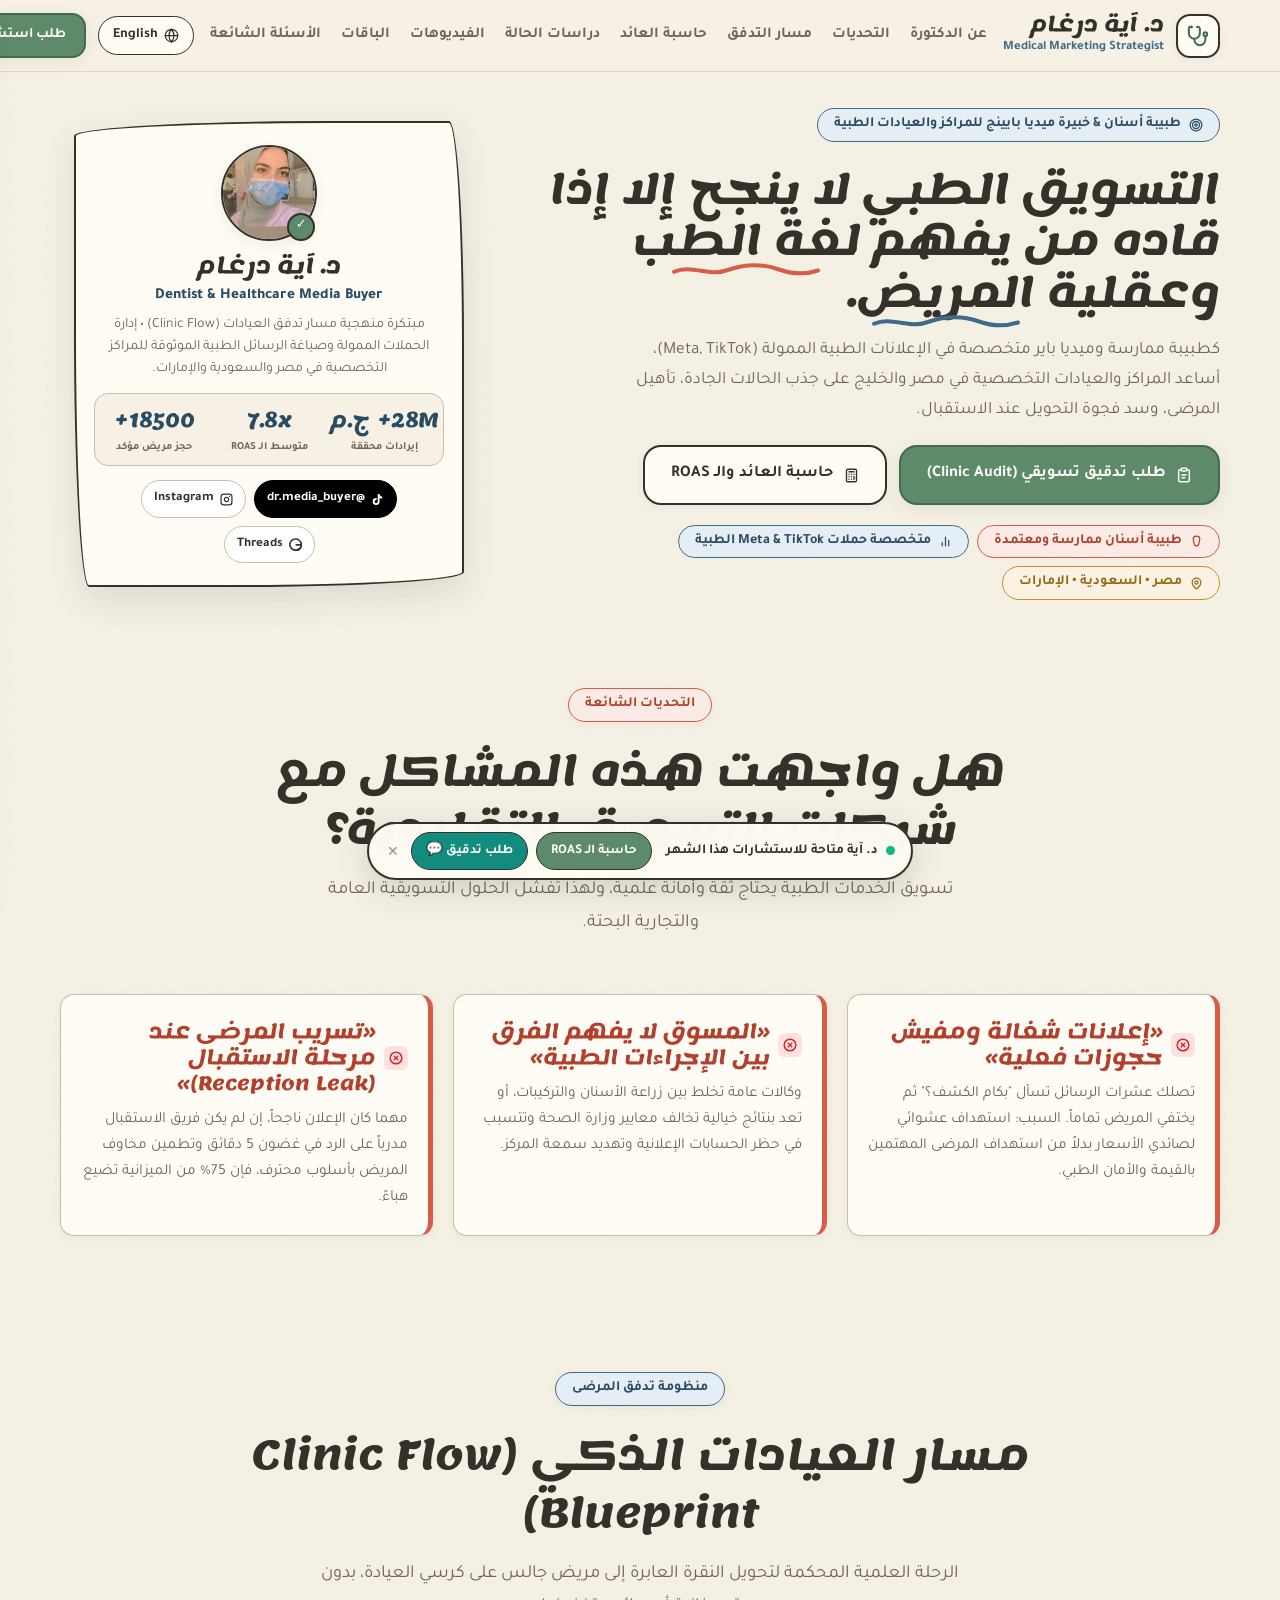
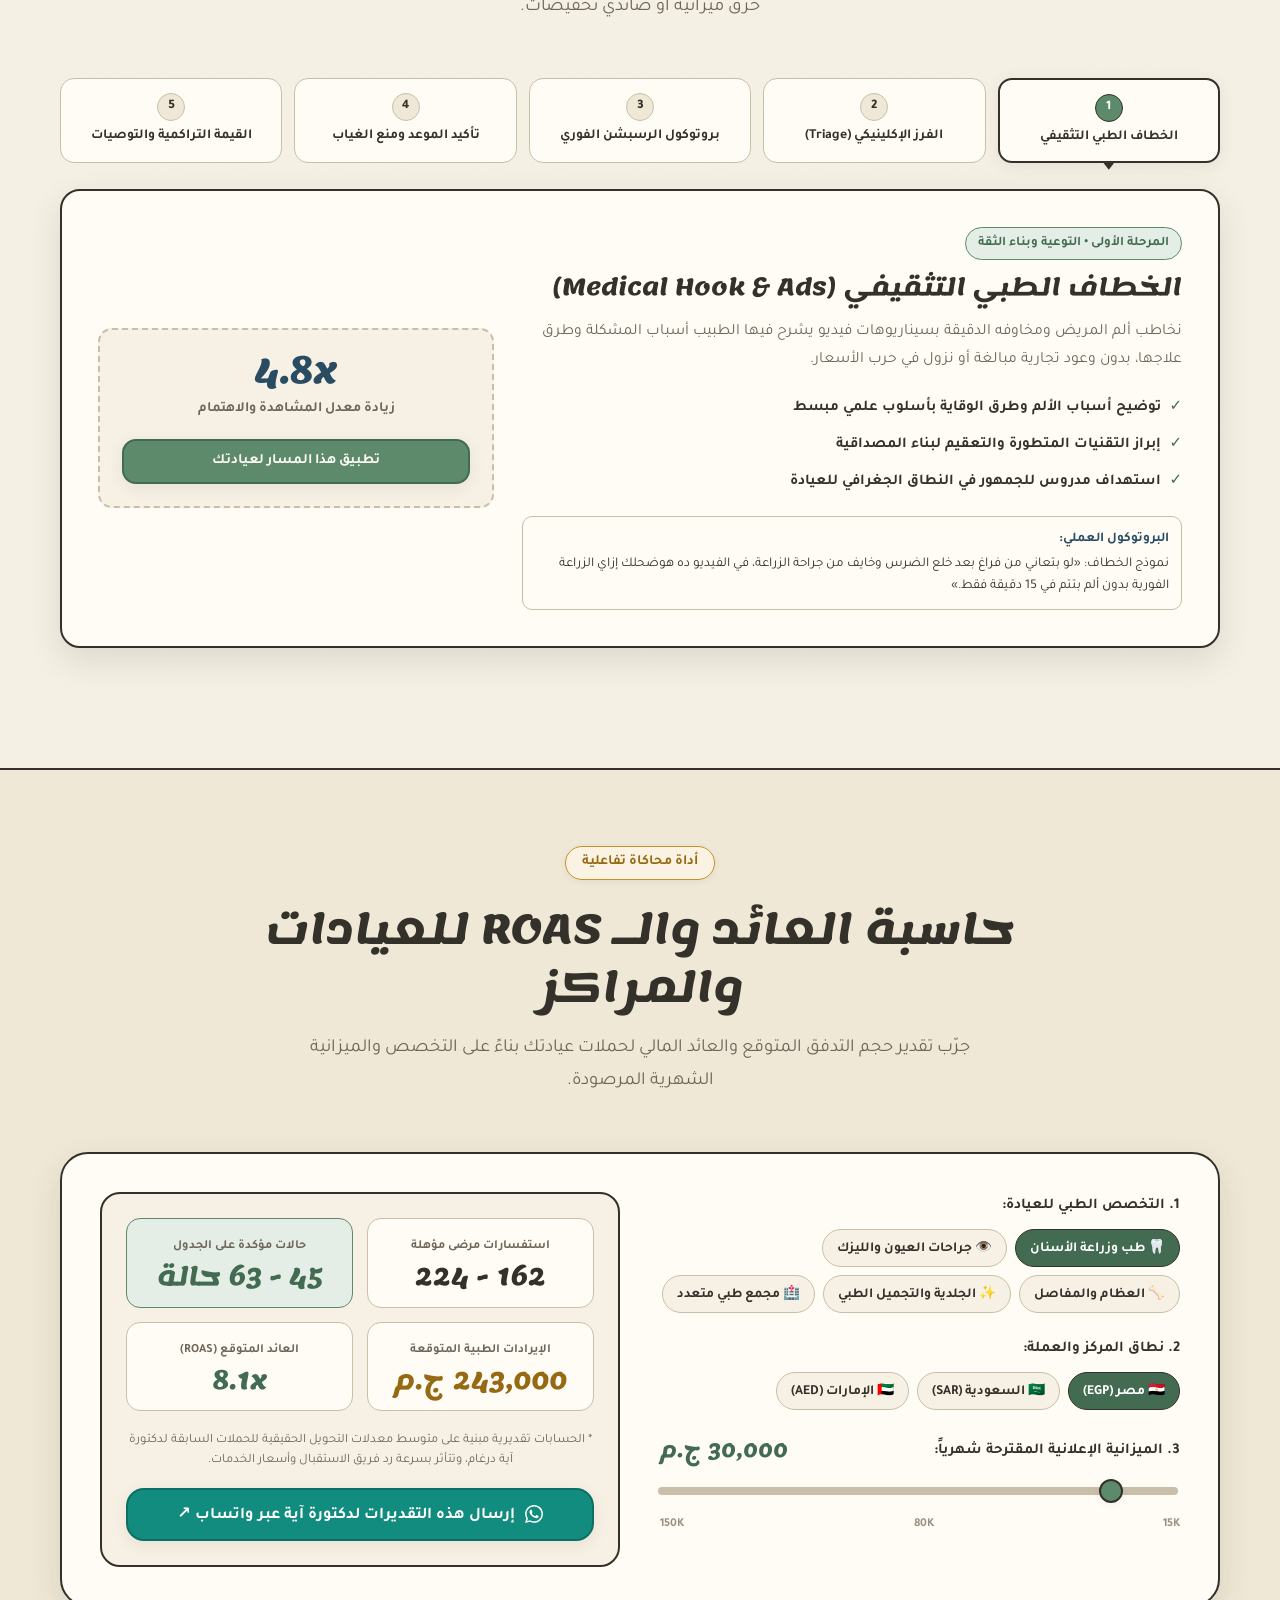
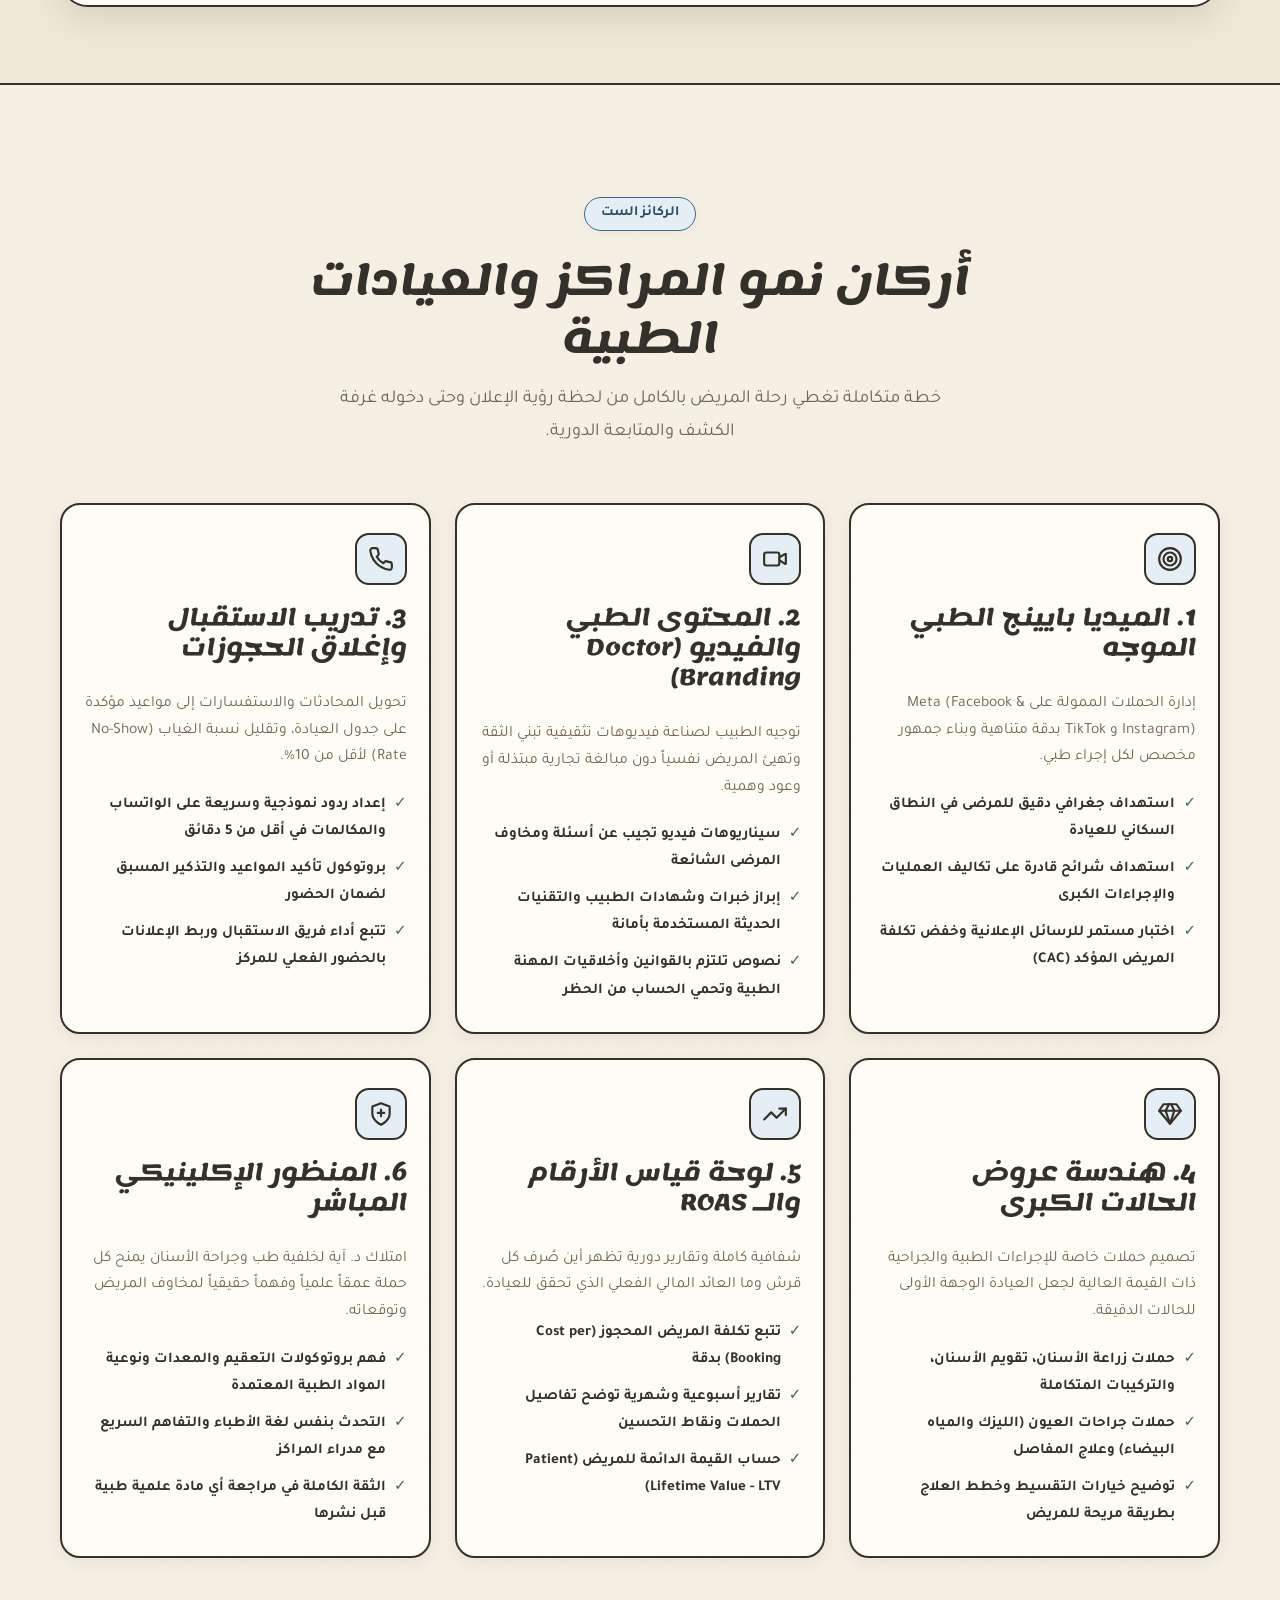
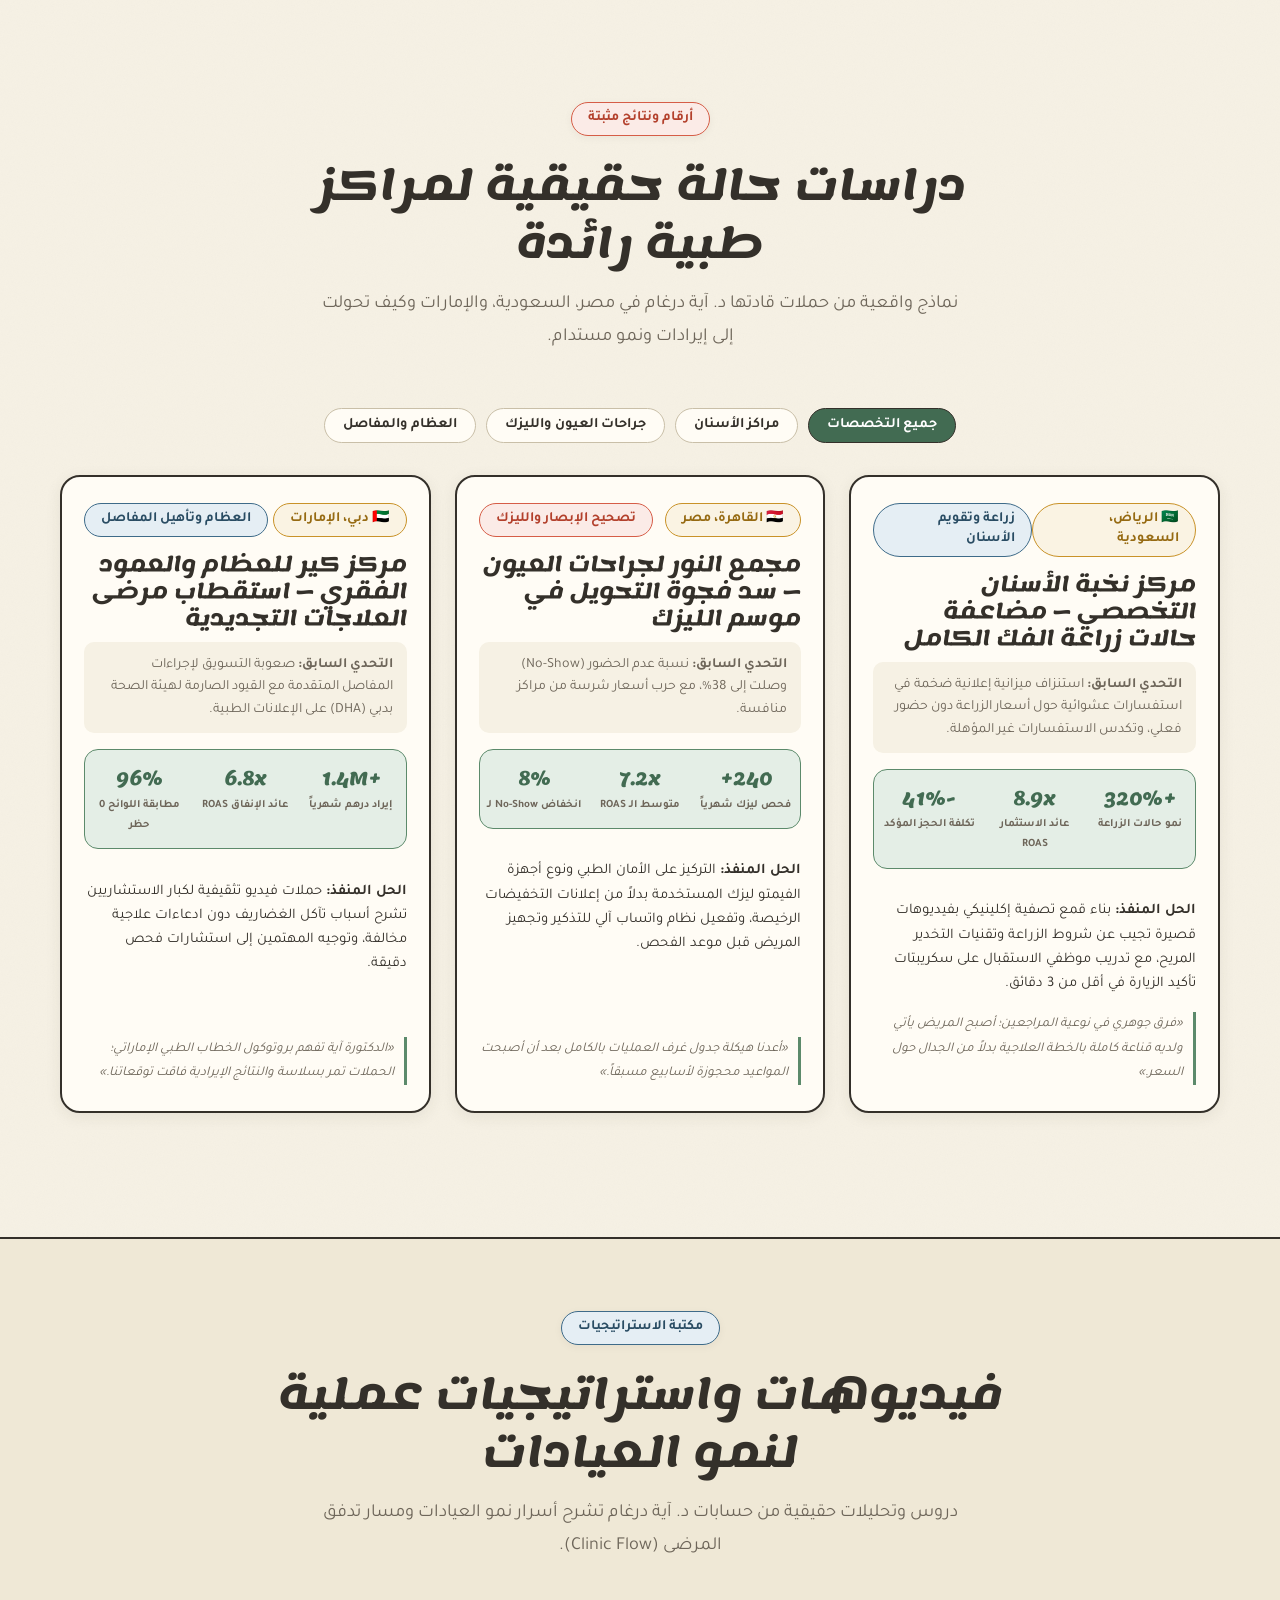
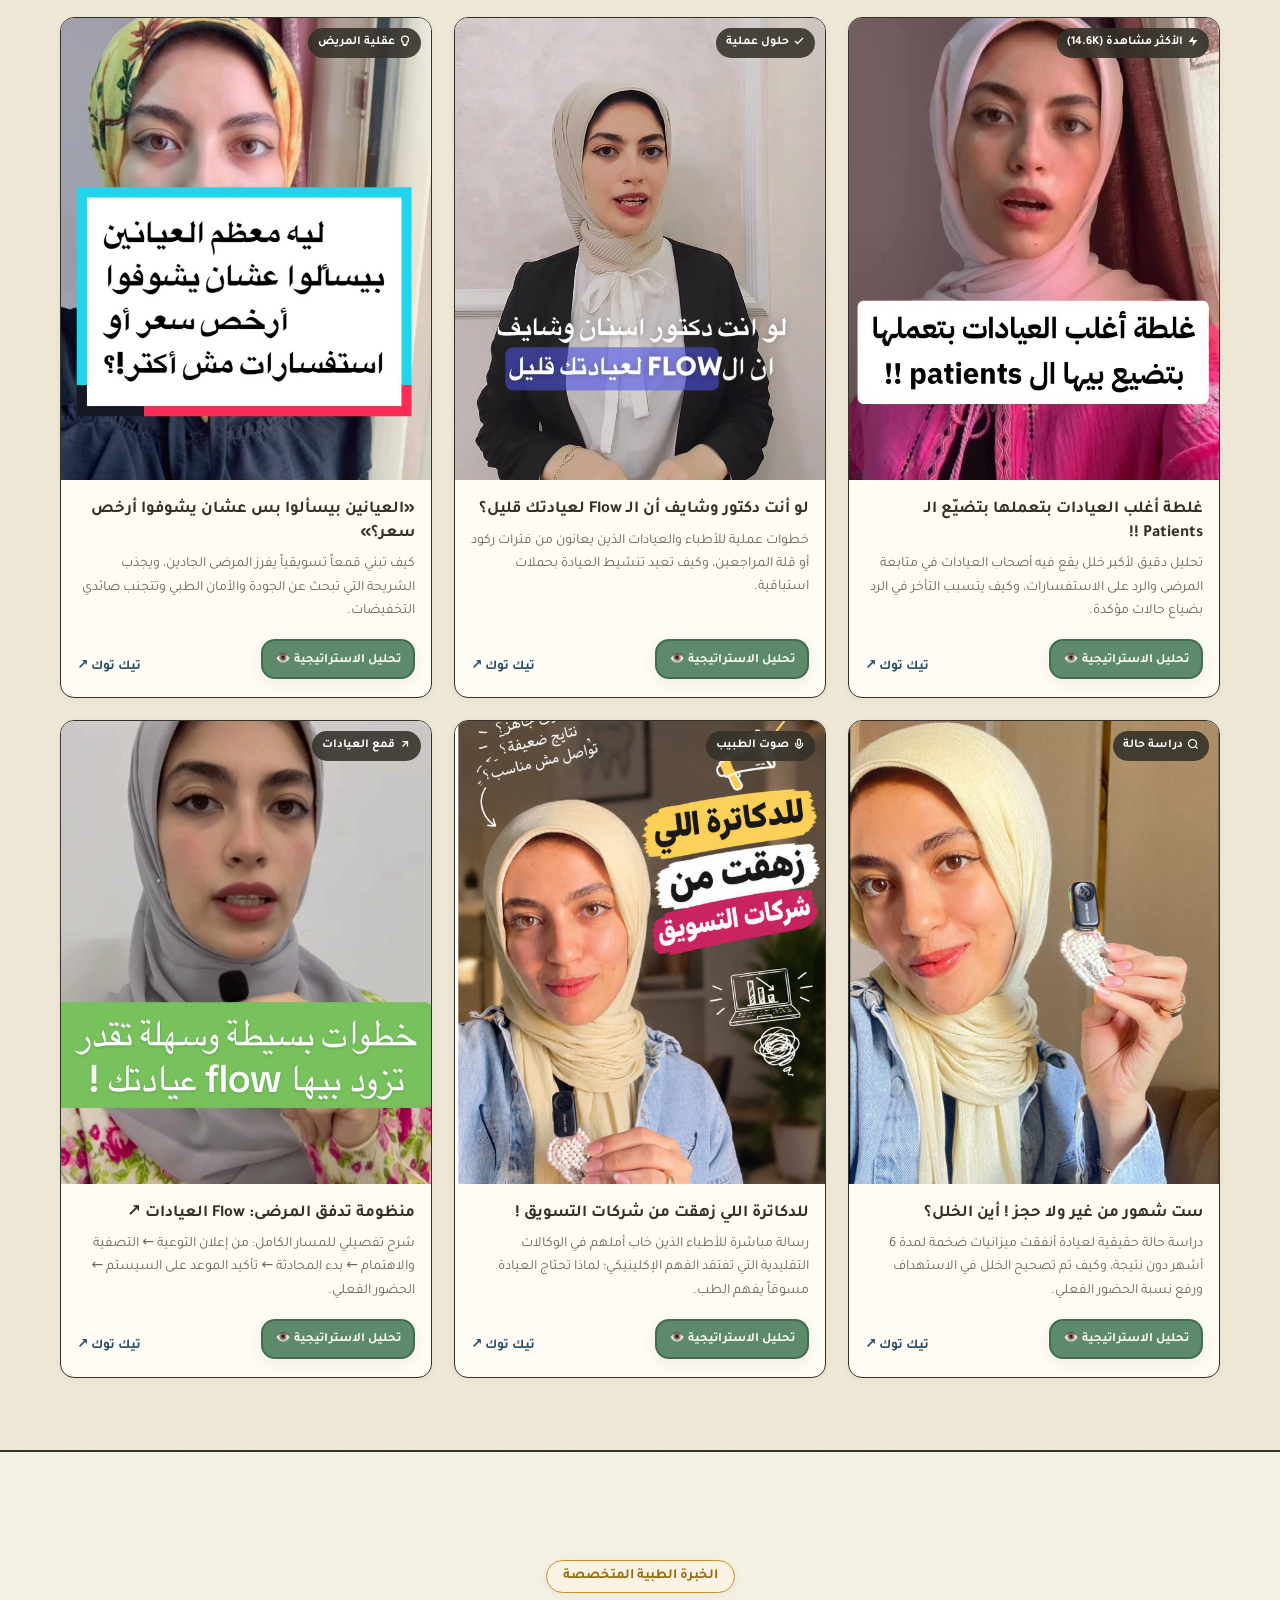
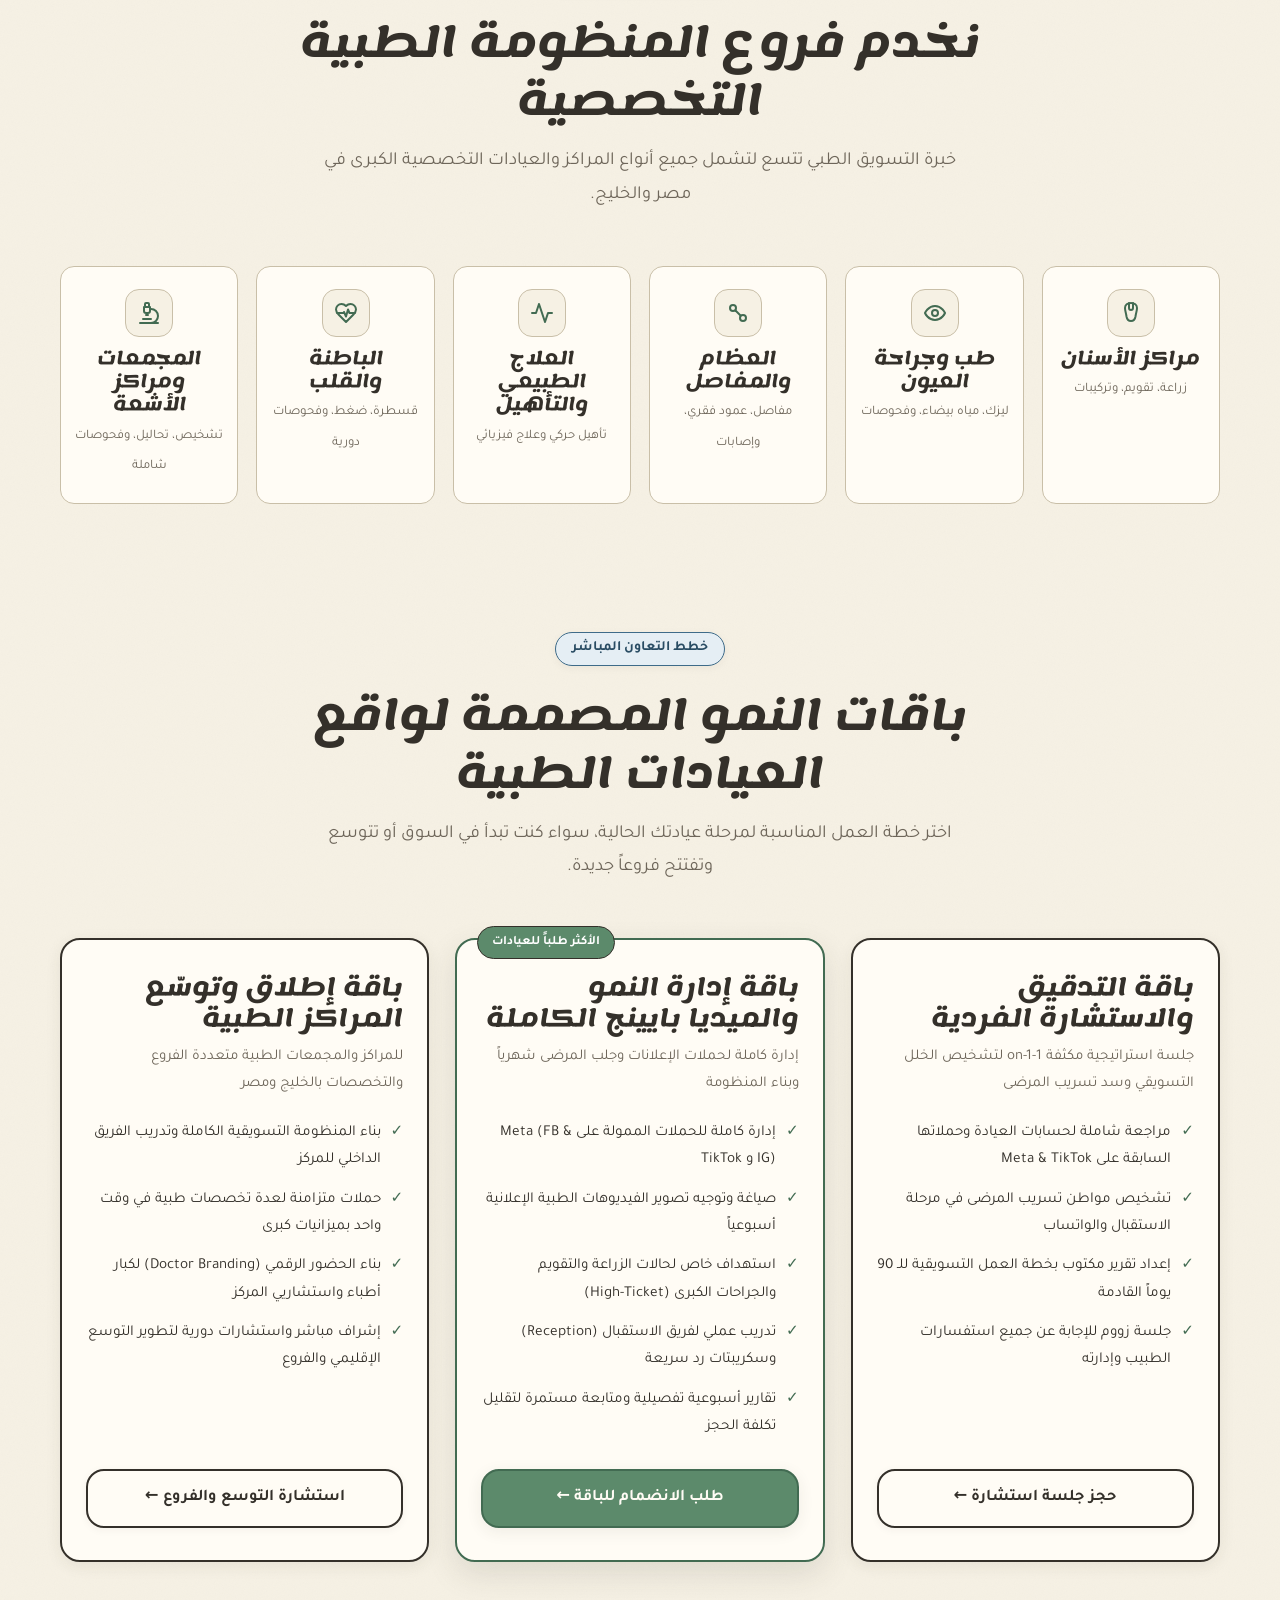
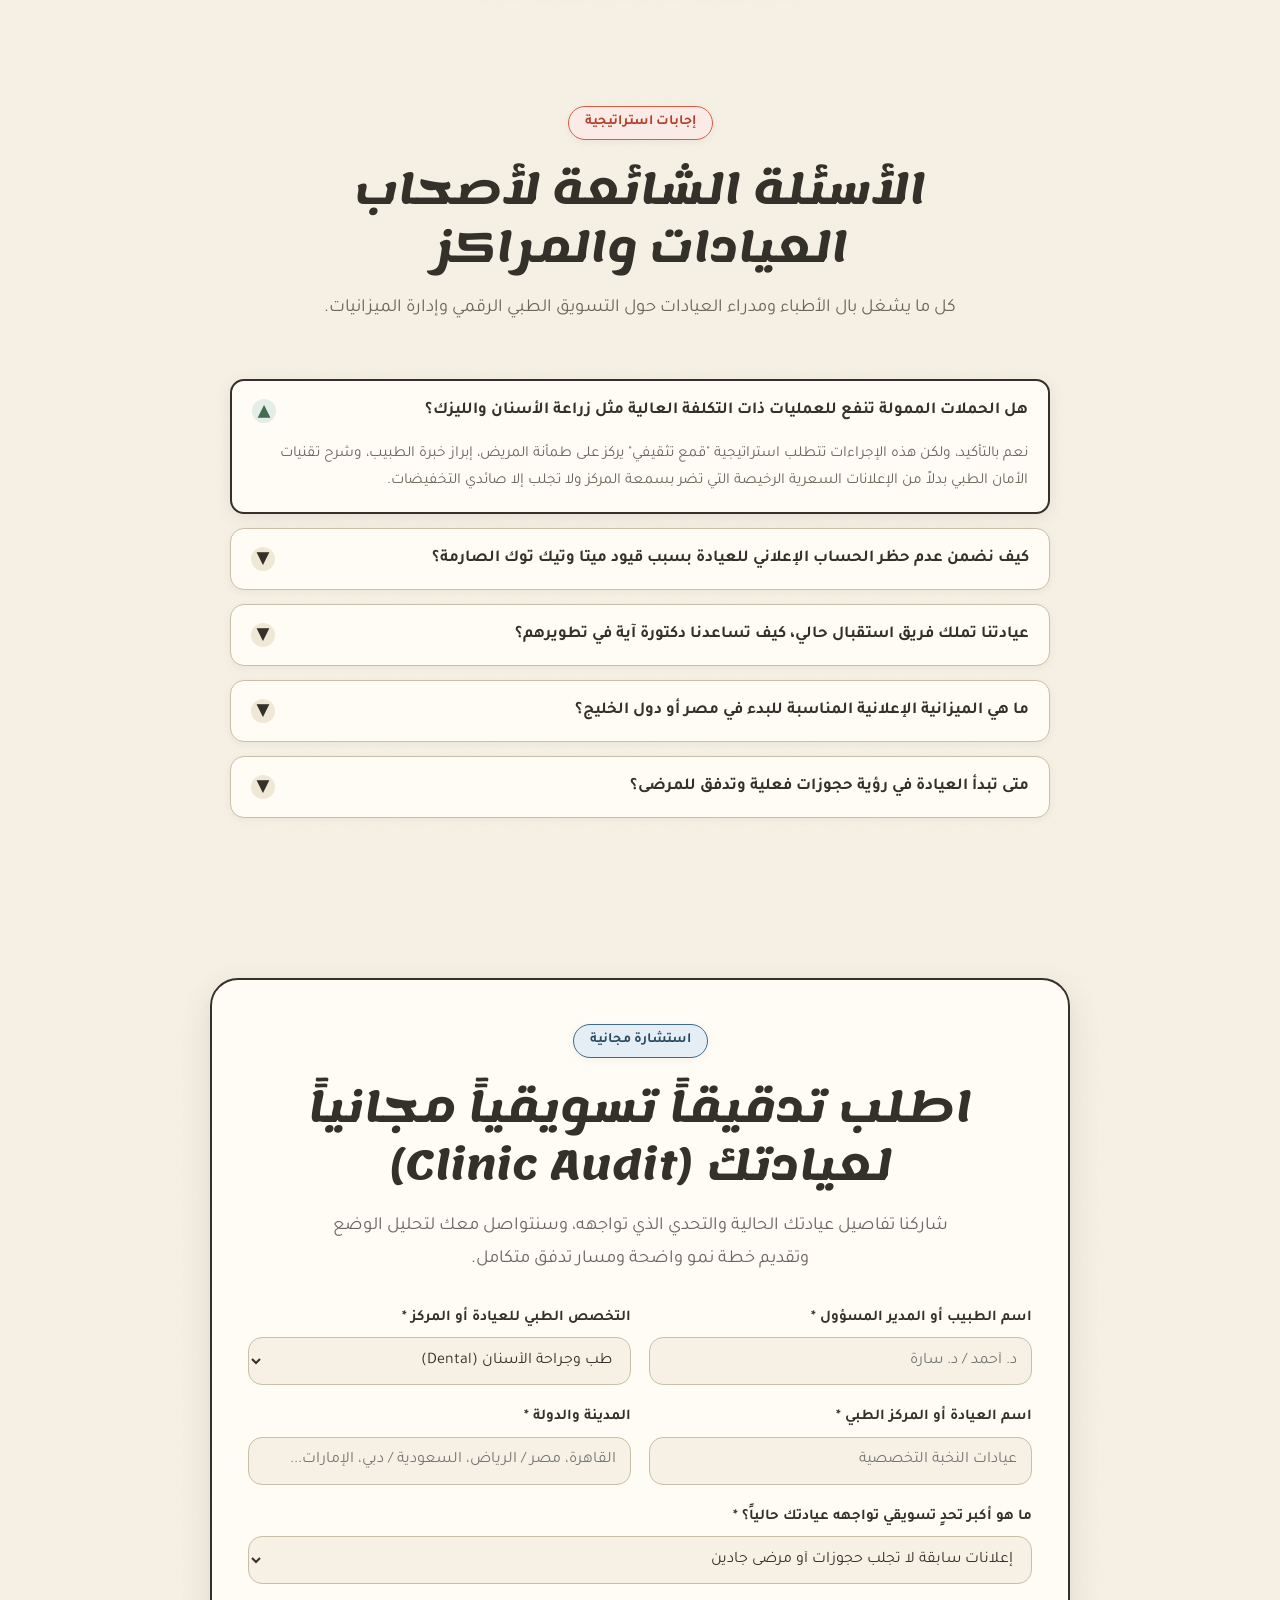
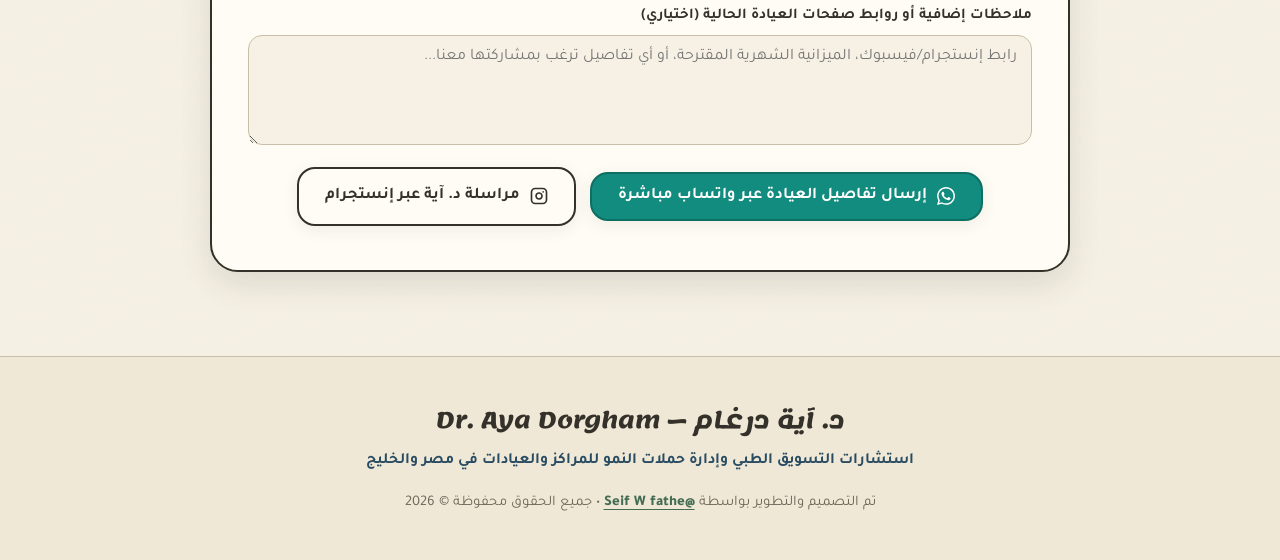
==== commit 1fe8280a: "fix(mobile): update dr-aya demo with mobile optimizations and remove voice preview" ====
--- a/dr-aya/index.html
+++ b/dr-aya/index.html
@@ -190,37 +190,6 @@
             كطبيبة ممارسة وميديا باير متخصصة في الإعلانات الطبية الممولة (Meta, TikTok)، أساعد المراكز والعيادات التخصصية في مصر والخليج على جذب الحالات الجادة، تأهيل المرضى، وسد فجوة التحويل عند الاستقبال.
           </p>
 
-          <!-- النصيحة الصوتية التفاعلية -->
-          <div class="audio-consult-box" id="audioBox">
-            <button class="audio-play-btn" id="audioPlayBtn" aria-label="تشغيل صوت النصيحة الطبية" onclick="toggleAudioPreview()">
-              <svg id="playIcon" width="16" height="16" viewBox="0 0 24 24" fill="currentColor"><polygon points="6 3 20 12 6 21 6 3"/></svg>
-              <svg id="pauseIcon" width="16" height="16" viewBox="0 0 24 24" fill="currentColor" style="display:none;"><rect x="6" y="4" width="4" height="16"/><rect x="14" y="4" width="4" height="16"/></svg>
-            </button>
-            <div class="audio-info">
-              <div class="audio-title">
-                <span>رسالة دقيقة من د. آية لأصحاب العيادات</span>
-                <span class="tag">استمع الآن</span>
-              </div>
-              <div class="audio-track-wrap">
-                <div class="audio-waves-container">
-                  <div class="wave-bar"></div>
-                  <div class="wave-bar"></div>
-                  <div class="wave-bar"></div>
-                  <div class="wave-bar"></div>
-                  <div class="wave-bar"></div>
-                  <div class="wave-bar"></div>
-                  <div class="wave-bar"></div>
-                  <div class="wave-bar"></div>
-                  <div class="wave-bar"></div>
-                  <div class="wave-bar"></div>
-                  <div class="wave-bar"></div>
-                  <div class="wave-bar"></div>
-                </div>
-                <div class="audio-time" id="audioTime">00:54</div>
-              </div>
-            </div>
-          </div>
-
           <div class="hero-actions">
             <a href="#contact" class="btn">
               <svg width="16" height="16" viewBox="0 0 24 24" fill="none" stroke="currentColor" stroke-width="2.2" stroke-linecap="round" stroke-linejoin="round"><path d="M16 4h2a2 2 0 0 1 2 2v14a2 2 0 0 1-2 2H6a2 2 0 0 1-2-2V6a2 2 0 0 1 2-2h2"/><rect x="8" y="2" width="8" height="4" rx="1" ry="1"/><line x1="9" y1="12" x2="15" y2="12"/><line x1="9" y1="16" x2="13" y2="16"/></svg>
@@ -1176,41 +1145,7 @@
       if (dock) dock.classList.add("hidden-dock");
     }
 
-    // --- 3. تشغيل النصيحة الصوتية التفاعلية (Audio Wave Preview) ---
-    let isAudioPlaying = false;
-    let audioTimer = null;
-    let audioSecs = 54;
-
-    function toggleAudioPreview() {
-      const box = document.getElementById("audioBox");
-      const playIcon = document.getElementById("playIcon");
-      const pauseIcon = document.getElementById("pauseIcon");
-      const timeElem = document.getElementById("audioTime");
-
-      isAudioPlaying = !isAudioPlaying;
-      if (isAudioPlaying) {
-        box.classList.add("audio-playing");
-        playIcon.style.display = "none";
-        pauseIcon.style.display = "block";
-        audioTimer = setInterval(() => {
-          if (audioSecs > 0) {
-            audioSecs--;
-            const mins = Math.floor(audioSecs / 60);
-            const secs = audioSecs % 60;
-            timeElem.textContent = `${String(mins).padStart(2, '0')}:${String(secs).padStart(2, '0')}`;
-          } else {
-            toggleAudioPreview();
-          }
-        }, 1000);
-      } else {
-        box.classList.remove("audio-playing");
-        playIcon.style.display = "block";
-        pauseIcon.style.display = "none";
-        clearInterval(audioTimer);
-      }
-    }
-
-    // --- 4. محرك مسار تدفق العيادات (Clinic Flow Blueprint) ---
+    // --- 3. محرك مسار تدفق العيادات (Clinic Flow Blueprint) ---
     const flowStepsData = [
       {
         badge: "المرحلة الأولى • التوعية وبناء الثقة",
--- a/dr-aya/style.css
+++ b/dr-aya/style.css
@@ -1158,8 +1158,18 @@
     justify-content: center;
   }
   .profile-stats {
-    grid-template-columns: 1fr;
-    gap: 6px;
+    grid-template-columns: repeat(3, 1fr);
+    gap: 4px;
+    padding: 10px 6px;
+  }
+  .profile-stats .stat-box {
+    padding: 6px 2px;
+  }
+  .profile-stats .stat-num {
+    font-size: clamp(1.05rem, 3.8vw, 1.25rem);
+  }
+  .profile-stats .stat-label {
+    font-size: 0.72rem;
   }
   .form-actions {
     flex-direction: column;
@@ -1181,109 +1191,7 @@
    مكونات الترقية الفائقة (Interactive Upgrades & Elite Polish)
    =========================================================================== */
 
-/* ----------------- 1. بار النصيحة الصوتية بالهيرو ----------------- */
-.audio-consult-box {
-  background: var(--surface-card);
-  border: 2px solid var(--ink);
-  border-radius: var(--radius-md);
-  padding: 14px 18px;
-  margin-top: 18px;
-  margin-bottom: 22px;
-  box-shadow: var(--shadow-sm);
-  display: flex;
-  align-items: center;
-  gap: 14px;
-  max-width: 580px;
-}
-.audio-play-btn {
-  width: 44px;
-  height: 44px;
-  border-radius: 50%;
-  background: var(--brand);
-  border: 2px solid var(--ink);
-  color: #fff;
-  display: grid;
-  place-items: center;
-  cursor: pointer;
-  flex-shrink: 0;
-  transition: all var(--dur-fast);
-  box-shadow: var(--shadow-sm);
-}
-.audio-play-btn:hover {
-  background: var(--brand-deep);
-  transform: scale(1.06);
-}
-.audio-play-btn:active {
-  transform: scale(0.95);
-}
-.audio-info {
-  flex: 1;
-  min-width: 0;
-}
-.audio-title {
-  font-weight: 700;
-  font-size: 0.9rem;
-  color: var(--ink);
-  margin-bottom: 6px;
-  display: flex;
-  align-items: center;
-  gap: 6px;
-}
-.audio-title span.tag {
-  font-size: 0.72rem;
-  padding: 2px 8px;
-  background: var(--marketing-wash);
-  color: var(--marketing-deep);
-  border-radius: var(--radius-pill);
-}
-.audio-track-wrap {
-  display: flex;
-  align-items: center;
-  gap: 8px;
-}
-.audio-waves-container {
-  display: flex;
-  align-items: center;
-  gap: 3px;
-  height: 18px;
-  flex: 1;
-}
-.wave-bar {
-  width: 3px;
-  height: 6px;
-  background: var(--hairline-strong);
-  border-radius: 2px;
-  transition: height 0.2s ease, background 0.2s ease;
-}
-.audio-playing .wave-bar {
-  background: var(--brand-deep);
-  animation: wavePulse 1s infinite ease-in-out;
-}
-.audio-playing .wave-bar:nth-child(2) { animation-delay: 0.15s; }
-.audio-playing .wave-bar:nth-child(3) { animation-delay: 0.3s; }
-.audio-playing .wave-bar:nth-child(4) { animation-delay: 0.45s; }
-.audio-playing .wave-bar:nth-child(5) { animation-delay: 0.2s; }
-.audio-playing .wave-bar:nth-child(6) { animation-delay: 0.35s; }
-.audio-playing .wave-bar:nth-child(7) { animation-delay: 0.5s; }
-.audio-playing .wave-bar:nth-child(8) { animation-delay: 0.1s; }
-.audio-playing .wave-bar:nth-child(9) { animation-delay: 0.4s; }
-.audio-playing .wave-bar:nth-child(10) { animation-delay: 0.25s; }
-.audio-playing .wave-bar:nth-child(11) { animation-delay: 0.55s; }
-.audio-playing .wave-bar:nth-child(12) { animation-delay: 0.3s; }
-
-@keyframes wavePulse {
-  0%, 100% { height: 4px; }
-  50% { height: 18px; }
-}
-.audio-time {
-  font-size: 0.76rem;
-  font-weight: 700;
-  color: var(--ink-muted);
-  font-variant-numeric: tabular-nums;
-  white-space: nowrap;
-}
-
-/* ----------------- 2. مخطط مسار المريض (Clinic Flow Blueprint) ----------------- */
+/* ----------------- 1. مخطط مسار المريض (Clinic Flow Blueprint) ----------------- */
 .clinic-flow-section {
   padding-block: clamp(48px, 6vw, 76px);
 }
@@ -2044,50 +1952,163 @@
   transform: translateY(0);
 }
 
-/* ----------------- استجابة العناصر الجديدة للمقاسات ----------------- */
+/* ----------------- استجابة العناصر الفائقة للموبايل والتابلت ----------------- */
 @media (max-width: 900px) {
-  .flow-stepper-nav {
-    grid-template-columns: repeat(3, 1fr);
-  }
   .flow-panel-grid {
     grid-template-columns: 1fr;
+    gap: 20px;
   }
   .calc-grid {
     grid-template-columns: 1fr;
+    gap: 24px;
   }
   .reel-modal-grid {
     grid-template-columns: 1fr;
     justify-items: center;
+    gap: 20px;
+  }
+}
+
+@media (max-width: 768px) {
+  /* شريط خطوات مسار المريض: شريط أفقي انسيابي وسلس مع سكرول Snap فائق الجودة */
+  .flow-stepper-nav {
+    display: flex;
+    overflow-x: auto;
+    scroll-snap-type: x mandatory;
+    -webkit-overflow-scrolling: touch;
+    gap: 10px;
+    padding-bottom: 12px;
+    margin-inline: -14px;
+    padding-inline: 14px;
+    scrollbar-width: none;
+  }
+  .flow-stepper-nav::-webkit-scrollbar {
+    display: none;
+  }
+  .flow-nav-btn {
+    flex: 0 0 145px;
+    scroll-snap-align: start;
+    padding: 12px 10px;
+  }
+  .flow-nav-btn.active::after {
+    display: none; /* إخفاء المثلث في السكرول الأفقي لمنع التشويه */
+  }
+  .flow-card-panel {
+    padding: 20px 16px;
+  }
+  .flow-panel-title {
+    font-size: 1.25rem;
+  }
+  .flow-metric-val {
+    font-size: 1.85rem;
+  }
+
+  /* مودال استراتيجيات الفيديو للهواتف */
+  .reel-modal-container {
+    width: 95vw;
+    max-height: 90vh;
+    padding: 24px 16px 20px;
+  }
+  .phone-mockup {
+    max-width: 170px;
+    border-radius: 20px;
+  }
+  .reel-strategy-body h3 {
+    font-size: 1.15rem;
+    text-align: center;
+  }
+  .modal-close-btn {
+    top: 10px;
+    inset-inline-end: 10px;
+    width: 32px;
+    height: 32px;
+    font-size: 14px;
   }
 }
 
 @media (max-width: 640px) {
-  .flow-stepper-nav {
+  /* حاسبة العائد والـ ROAS: بطاقات مربعة 2x2 على الموبايل */
+  .calc-wrapper {
+    padding: 18px 14px;
+  }
+  .calc-results-panel {
+    padding: 16px 12px;
+  }
+  .calc-metrics-grid {
     grid-template-columns: 1fr 1fr;
-  }
-  .calc-metrics-grid {
-    grid-template-columns: 1fr;
-  }
+    gap: 8px;
+    margin-bottom: 14px;
+  }
+  .calc-metric-card {
+    padding: 12px 8px;
+  }
+  .calc-metric-title {
+    font-size: 0.72rem;
+  }
+  .calc-metric-number {
+    font-size: 1.15rem;
+  }
+
+  /* شريط الاتصال العائم (Smart Floating Dock) مخصص ومثالي على الموبايل */
   .floating-dock {
+    bottom: calc(12px + env(safe-area-inset-bottom, 0px));
+    width: calc(100% - 24px);
+    max-width: 440px;
     padding: 6px 10px;
     gap: 8px;
-    width: 94%;
     justify-content: space-between;
+  }
+  .dock-status-indicator {
+    font-size: 0.76rem;
+    gap: 6px;
+  }
+  .dock-status-indicator span {
+    display: inline-block;
+    max-width: 90px;
+    overflow: hidden;
+    text-overflow: ellipsis;
+    white-space: nowrap;
+  }
+  .dock-actions {
+    gap: 6px;
+    flex: 1;
+    justify-content: flex-end;
+  }
+  .dock-btn {
+    padding: 6px 10px;
+    font-size: 0.78rem;
+    gap: 4px;
+  }
+  .dock-btn svg {
+    width: 13px;
+    height: 13px;
+  }
+  .dock-close-btn {
+    padding: 2px;
+    font-size: 12px;
+  }
+}
+
+@media (max-width: 400px) {
+  .hero-title {
+    font-size: 1.65rem;
+  }
+  .section-title {
+    font-size: 1.4rem;
+  }
+  .calc-pills-row {
+    gap: 5px;
+  }
+  .calc-pill-btn {
+    padding: 6px 10px;
+    font-size: 0.76rem;
   }
   .dock-status-indicator span {
     display: none;
   }
-  .dock-actions {
-    width: 100%;
-    justify-content: space-around;
-  }
-  .dock-btn {
-    flex: 1;
-    justify-content: center;
-  }
-  .audio-consult-box {
-    flex-direction: column;
-    align-items: flex-start;
-  }
-}
-
+  .flow-nav-btn {
+    flex: 0 0 130px;
+    padding: 10px 8px;
+  }
+}
+
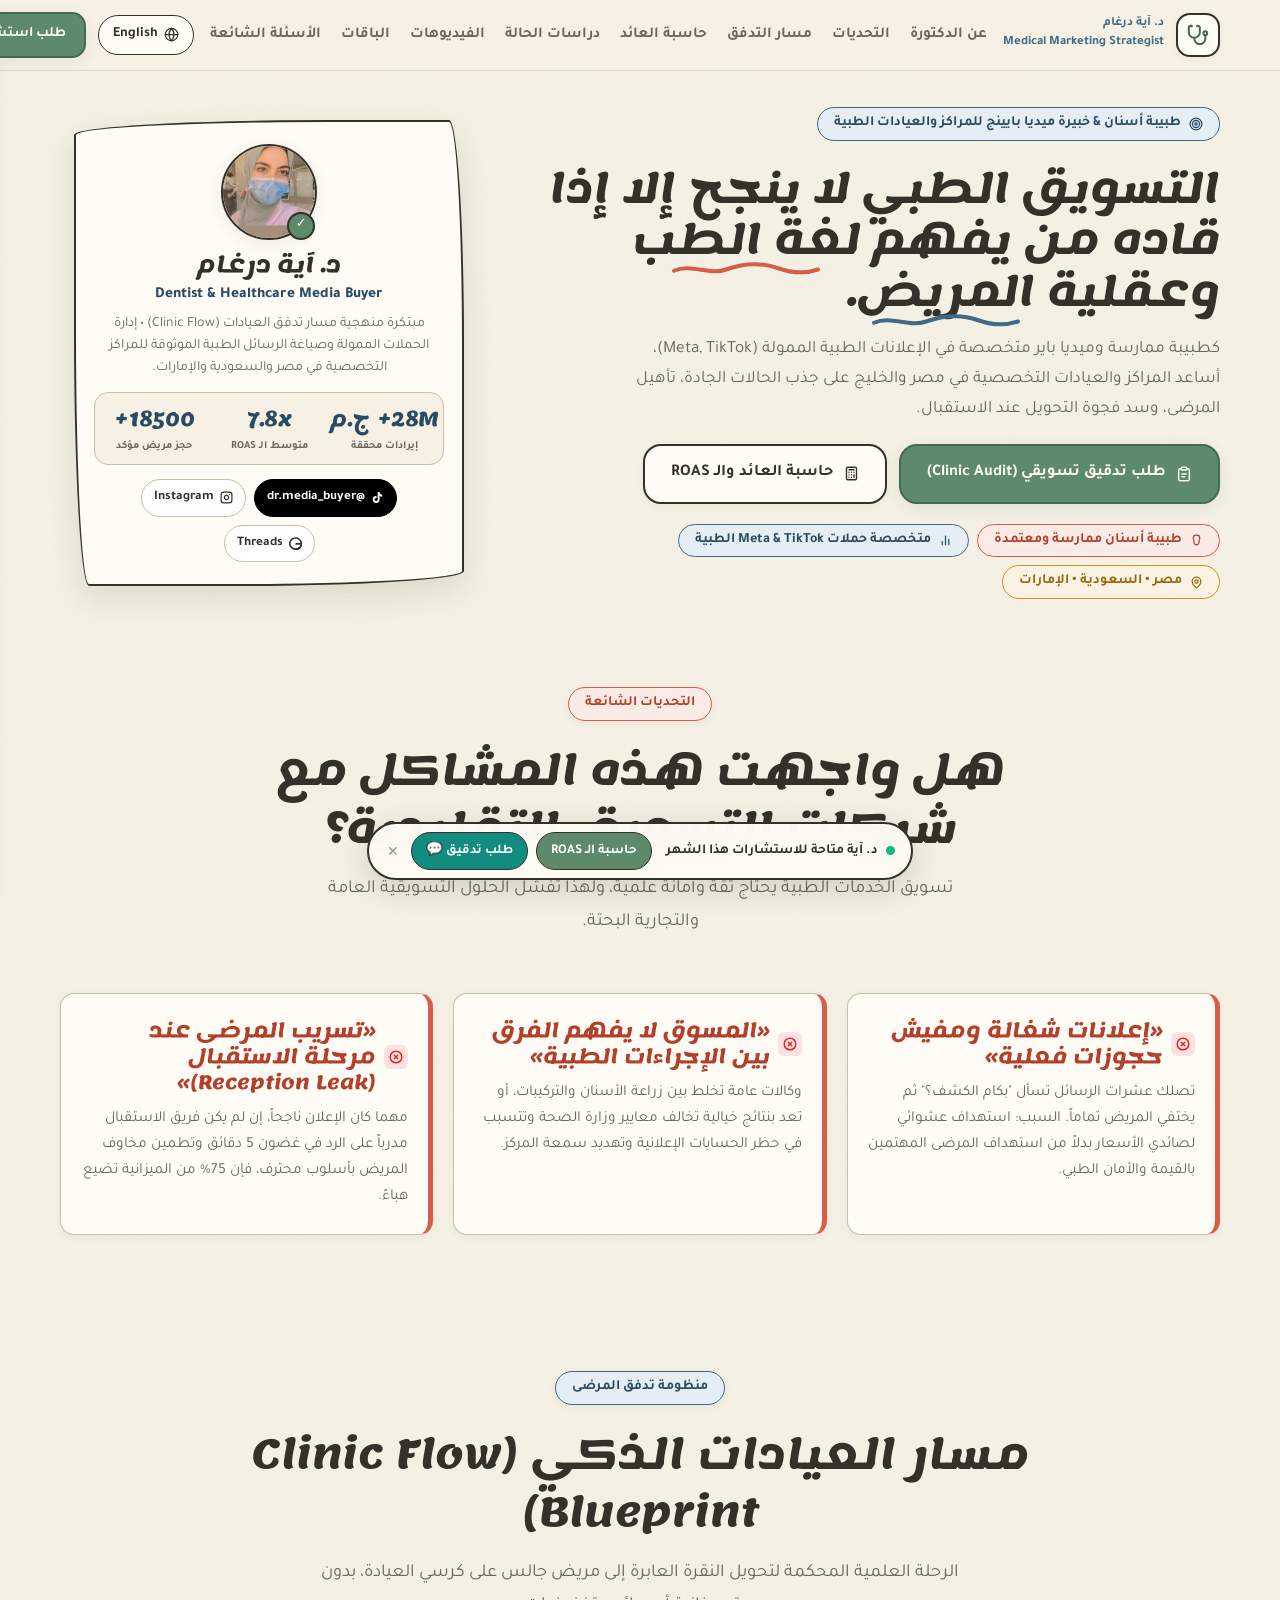
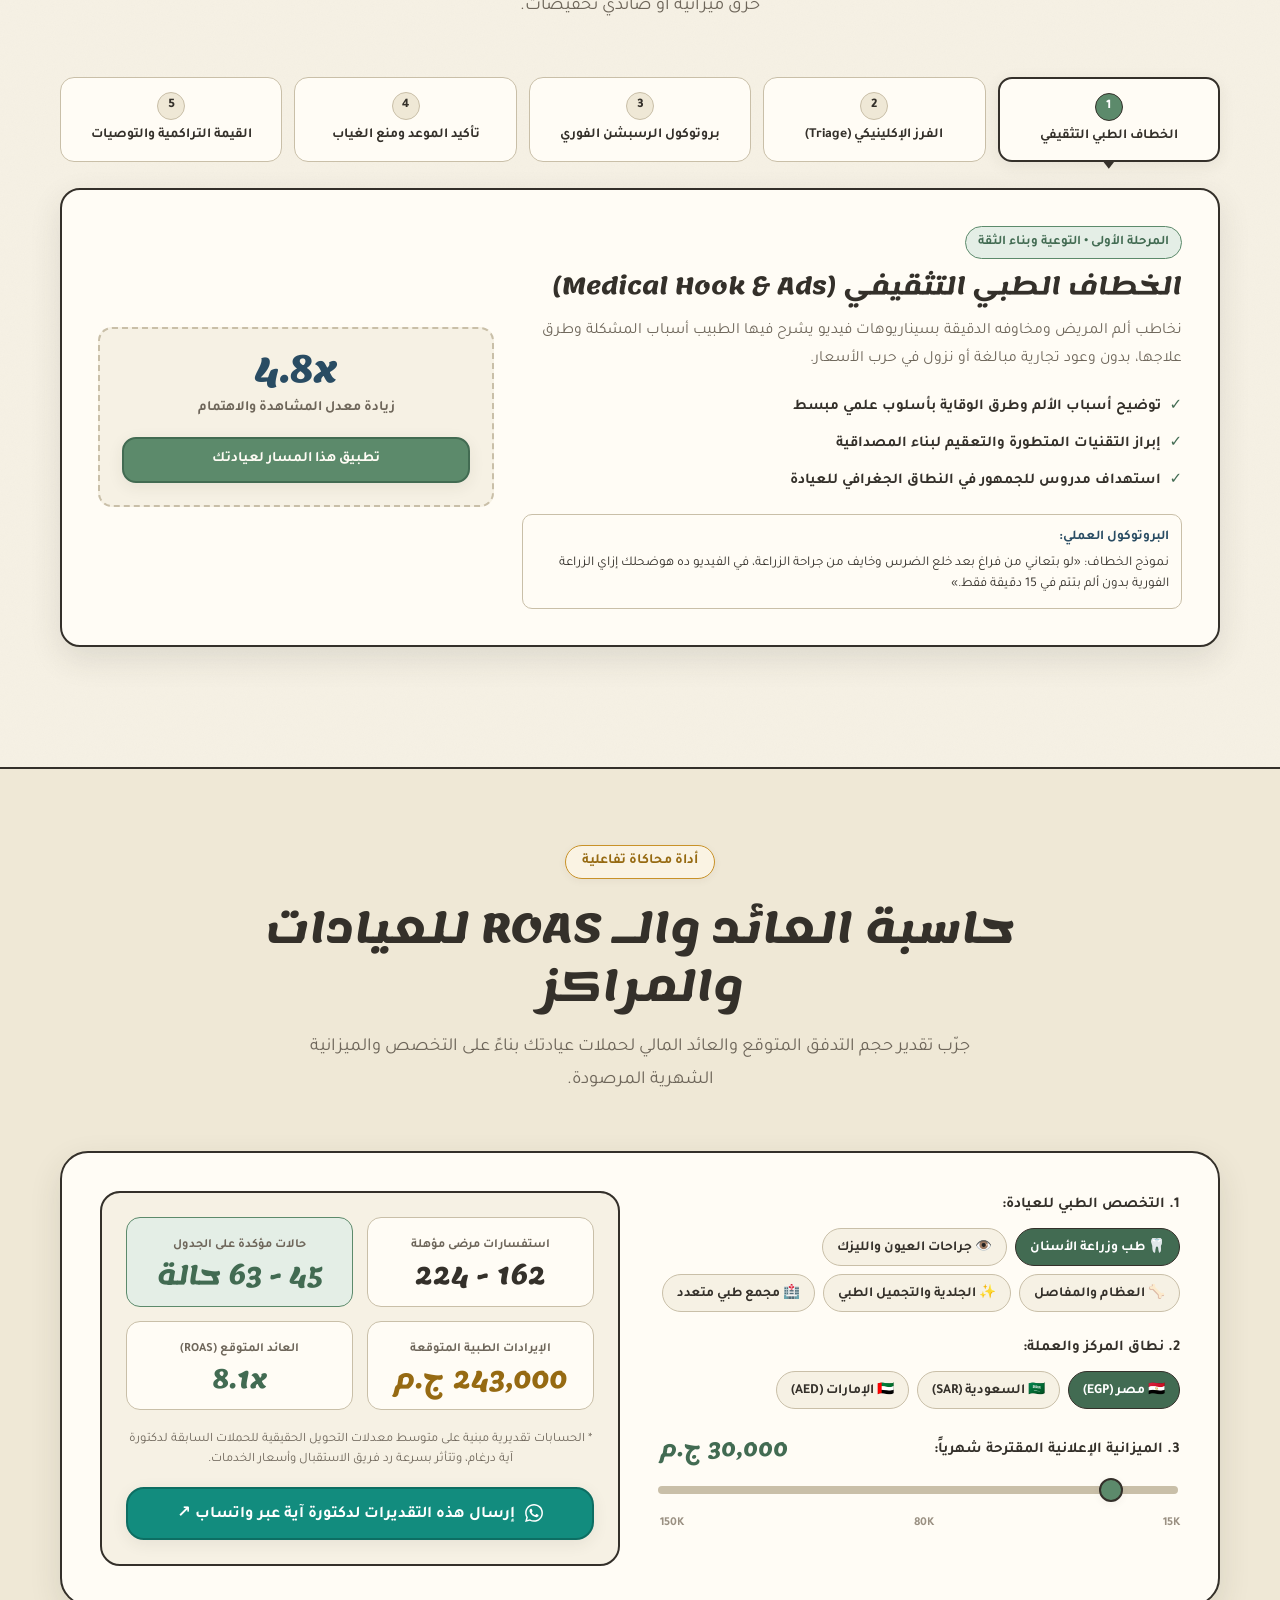
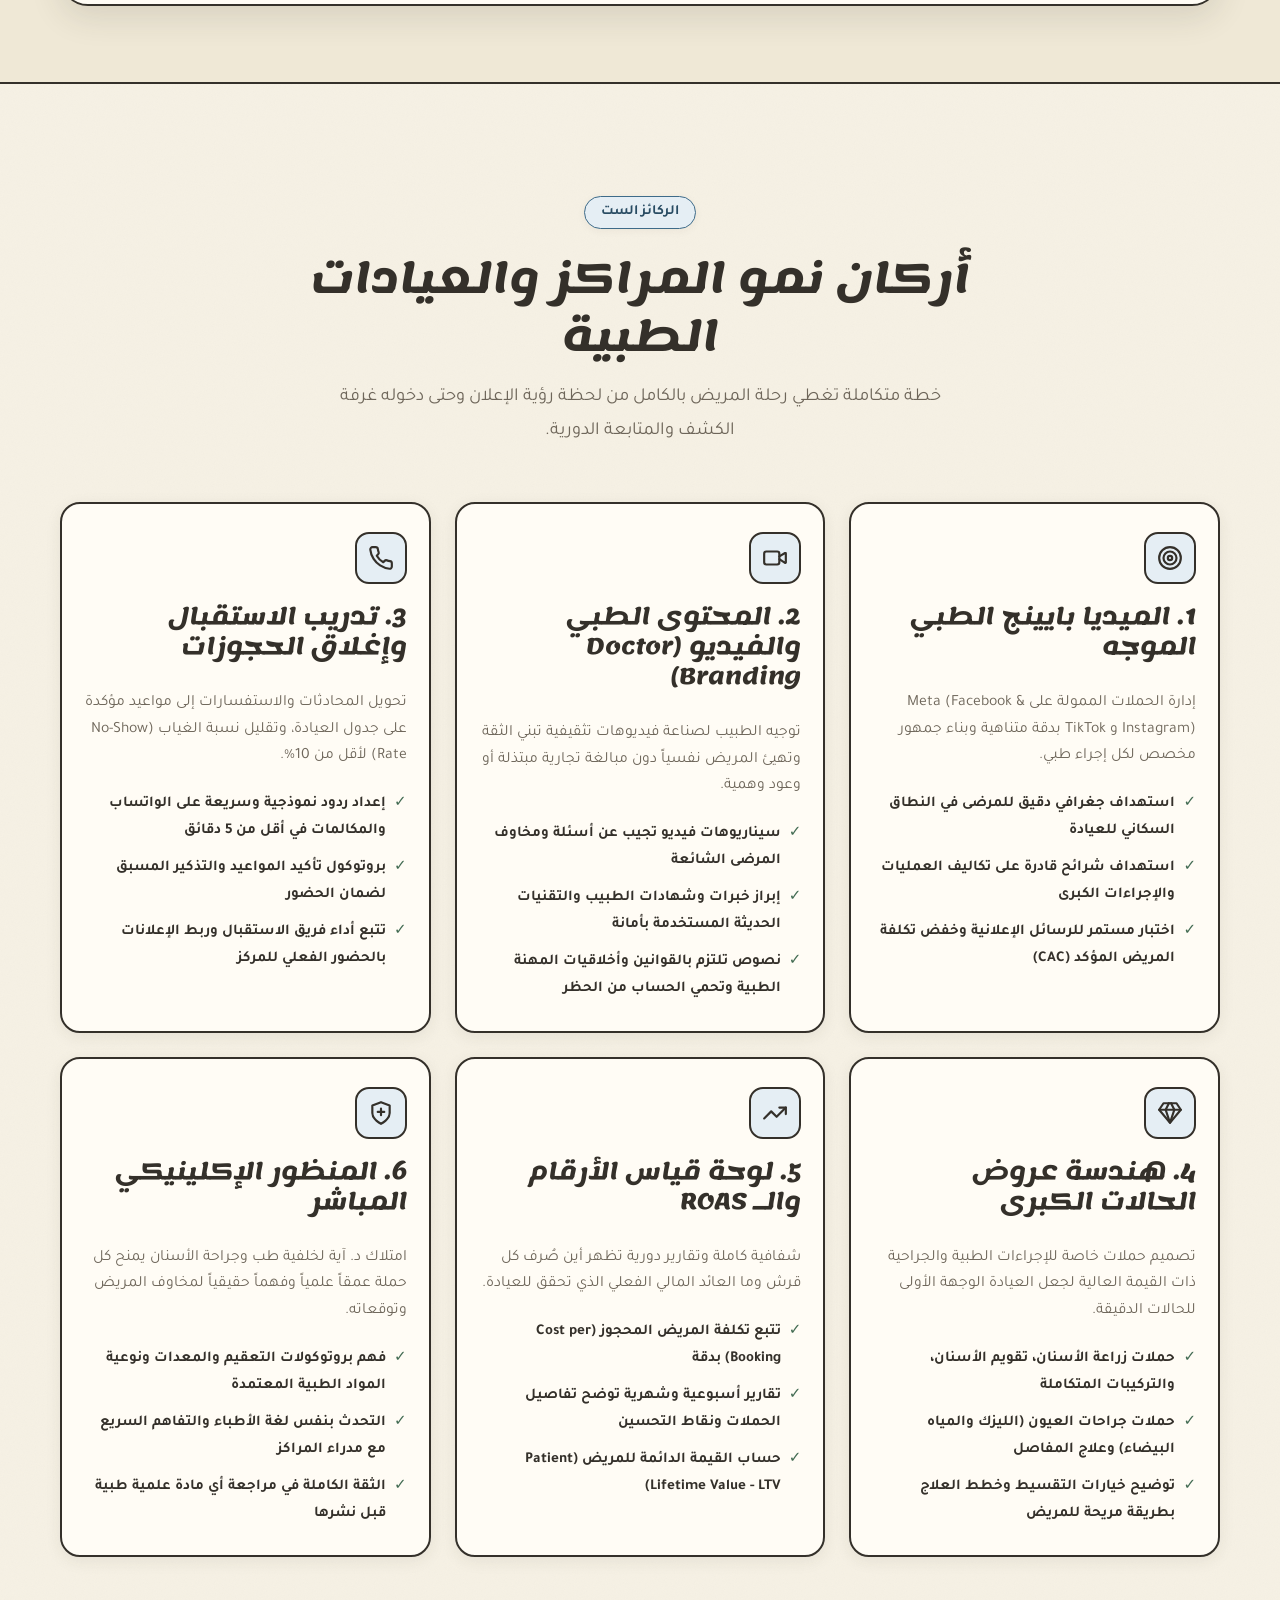
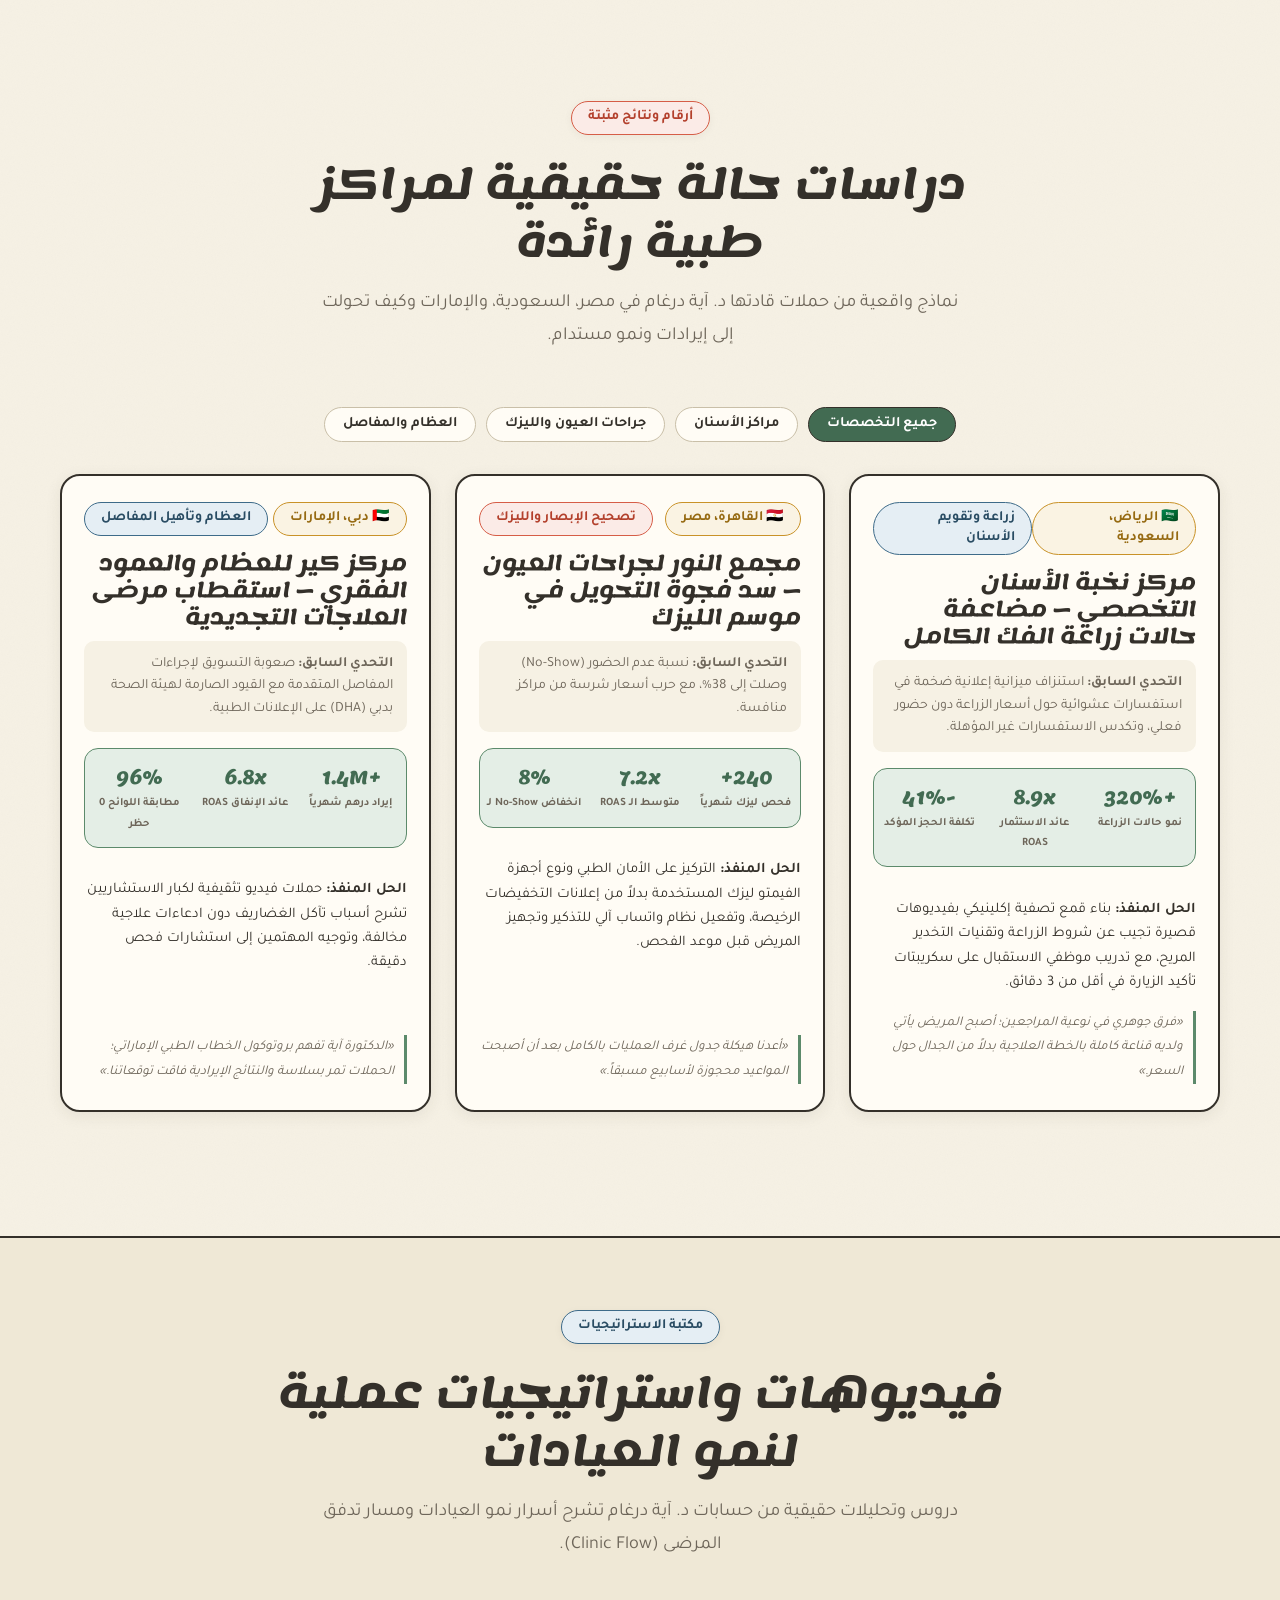
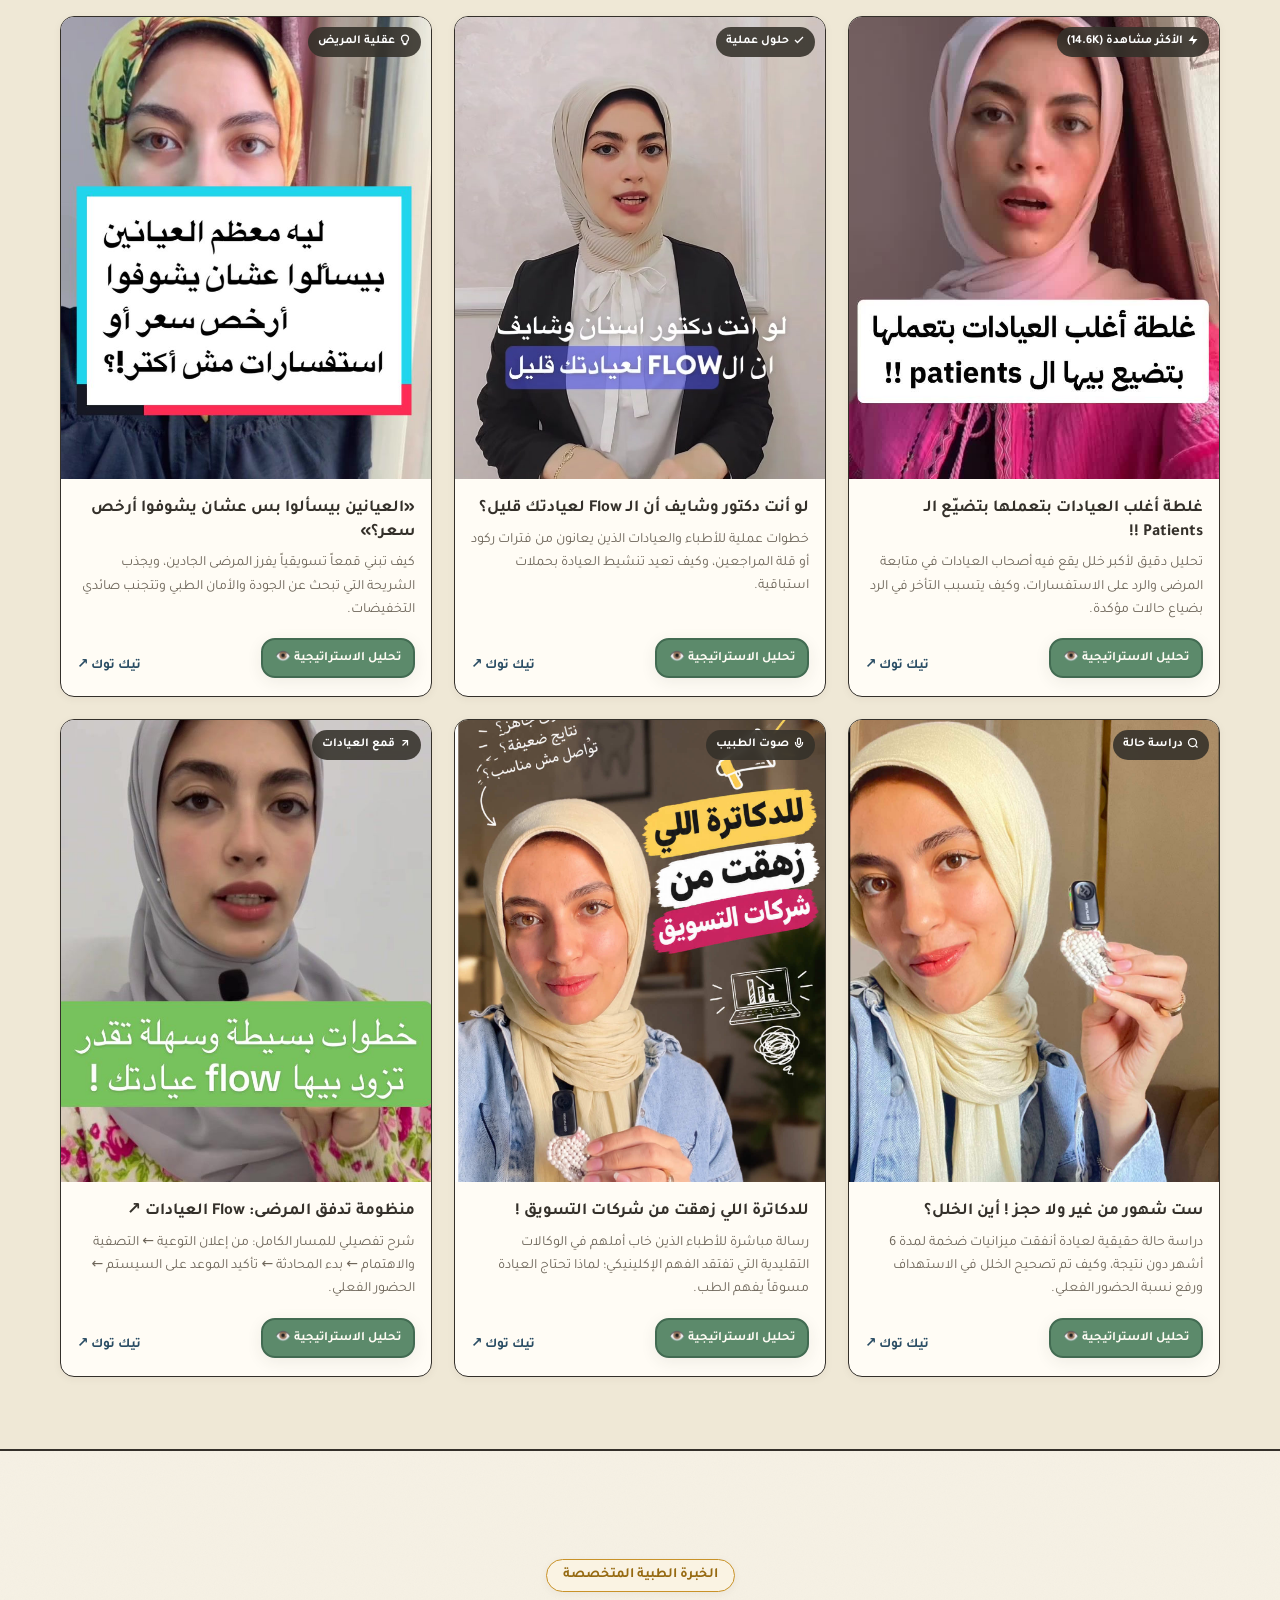
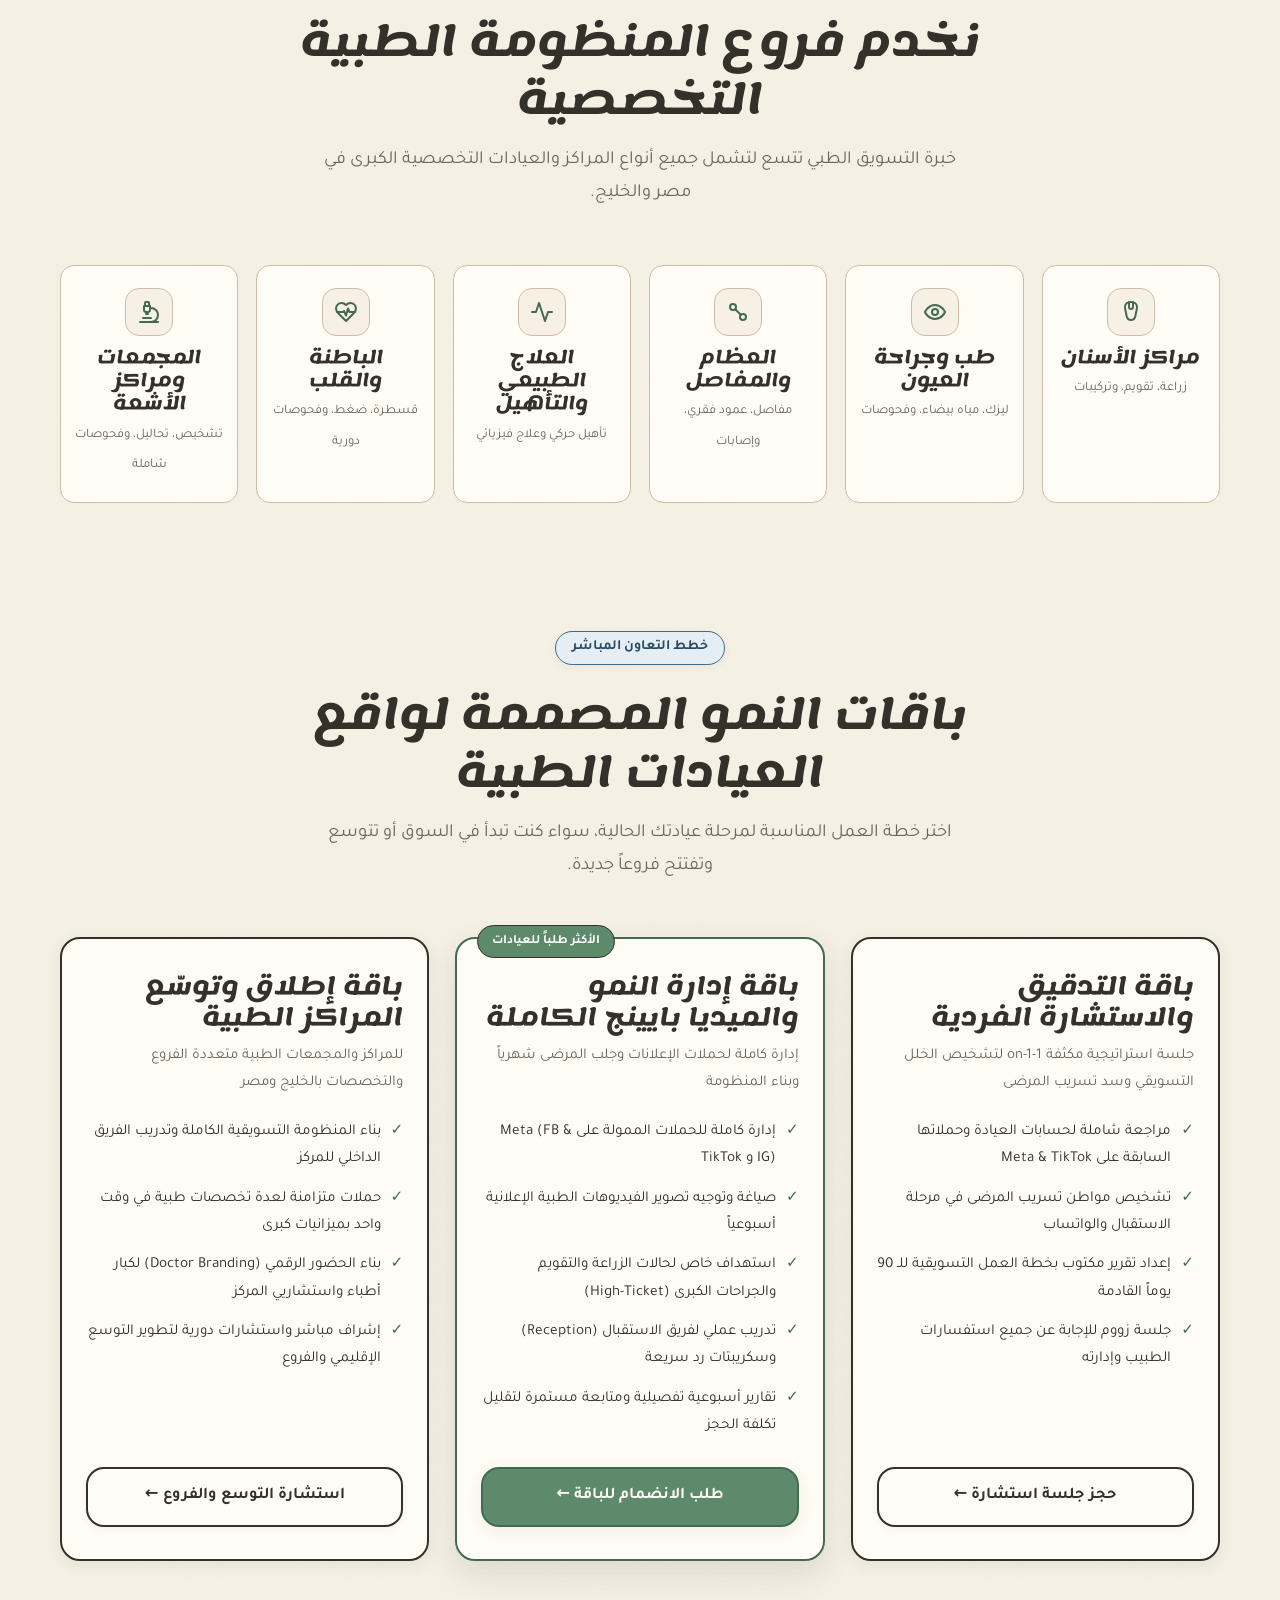
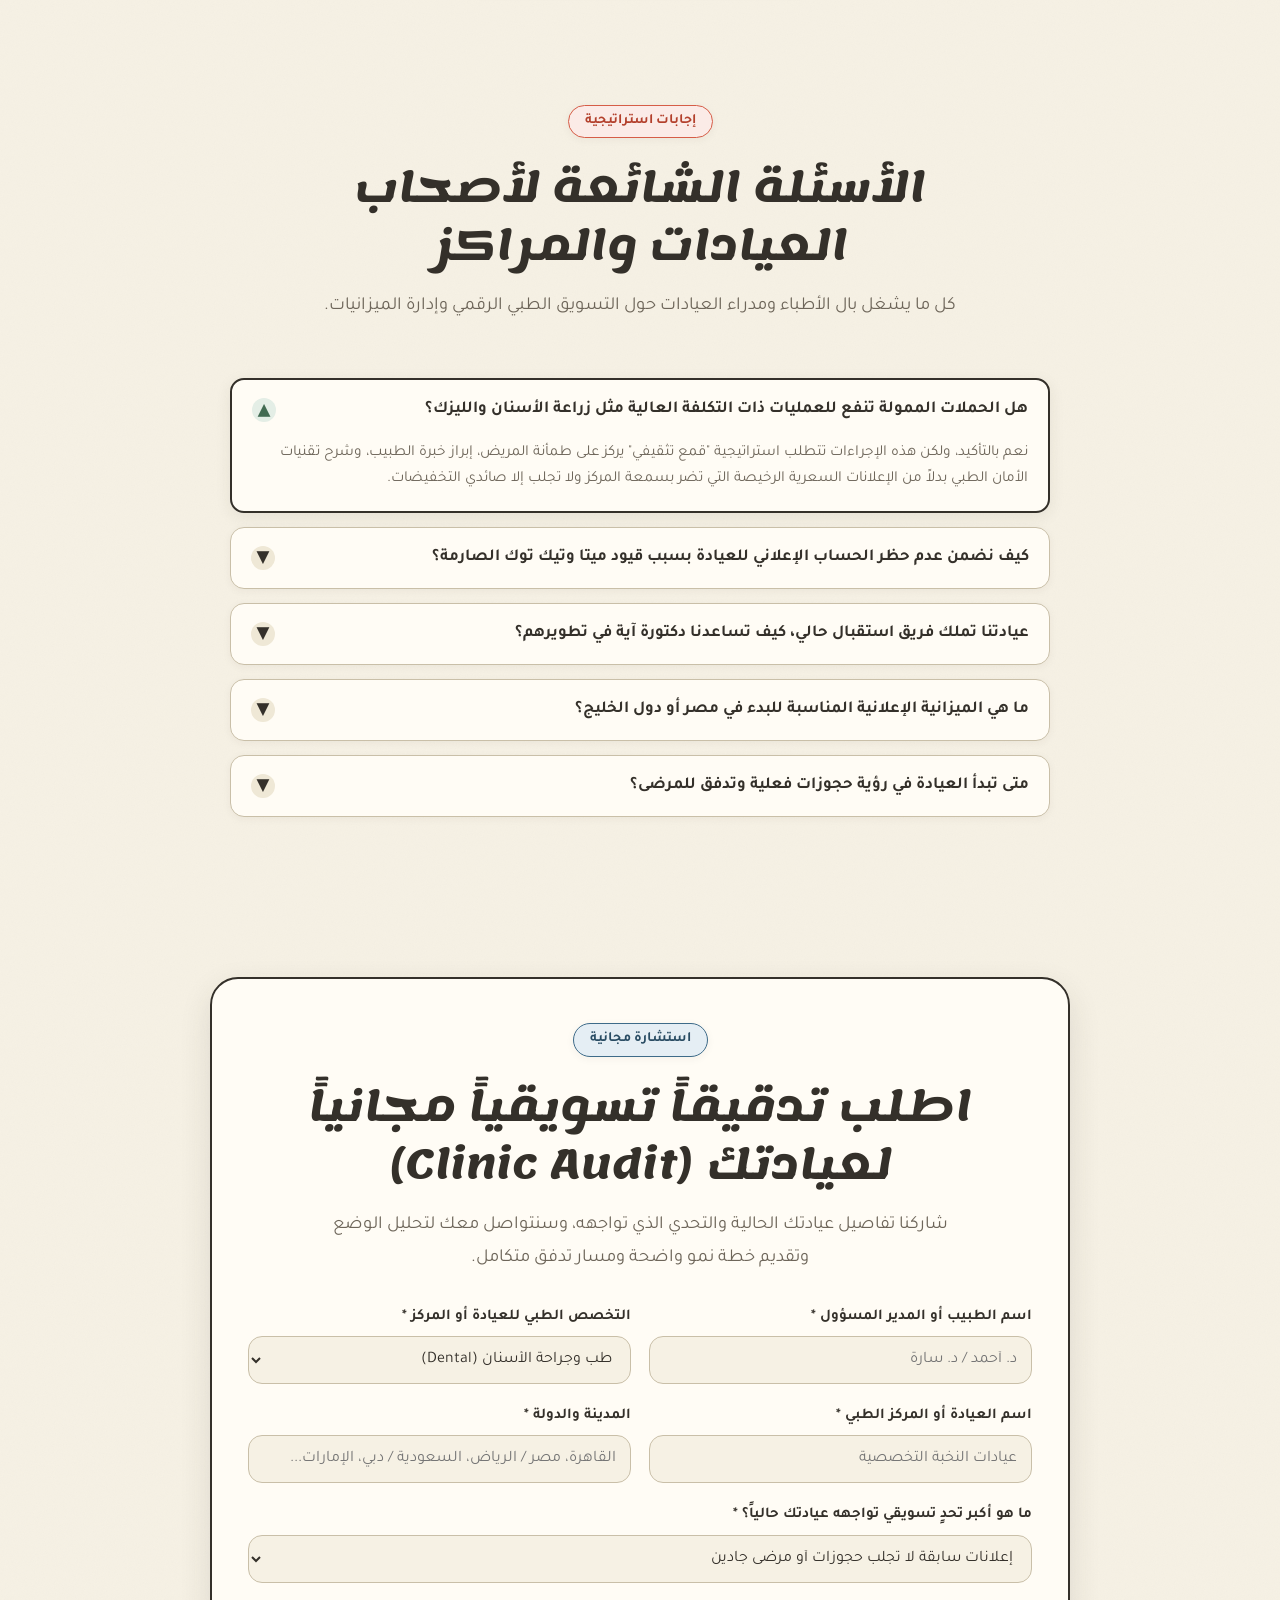
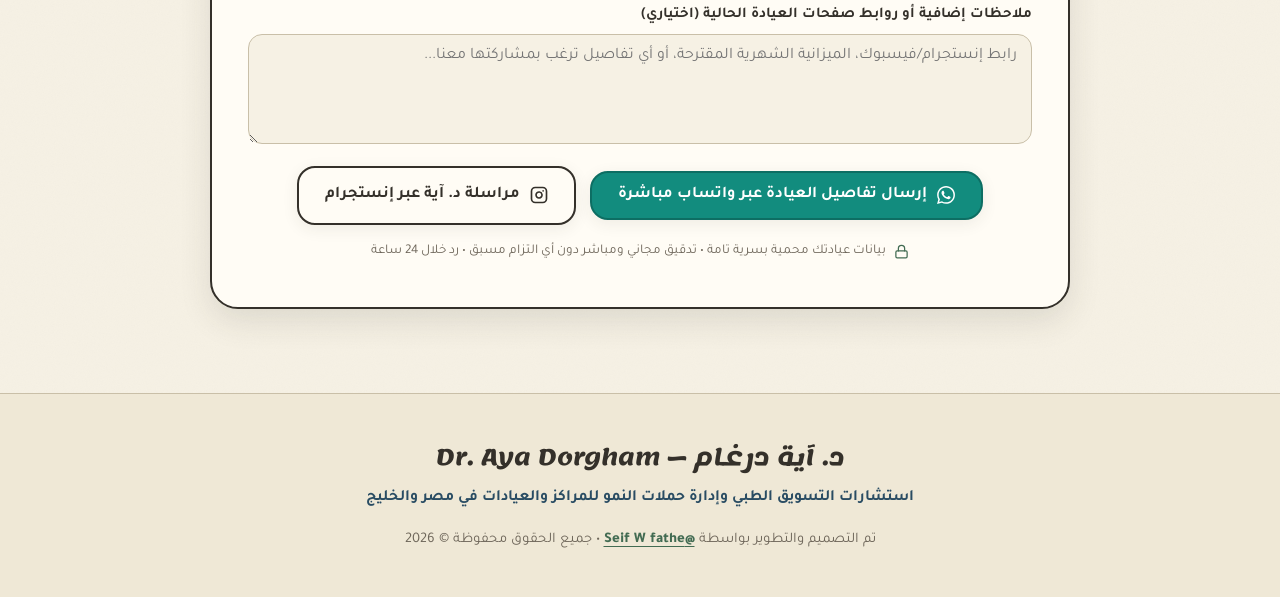
==== commit 98cd2761: "feat(seo-cro): update dr-aya with SEO & CRO improvements" ====
--- a/dr-aya/index.html
+++ b/dr-aya/index.html
@@ -8,19 +8,32 @@
   <meta name="keywords" content="تسويق طبي, ميديا باير عيادات, تسويق عيادات أسنان, دكتورة آية درغام, تسويق مراكز طبية, إعلانات تيك توك طبية, إعلانات ميتا طبية" />
   <meta name="author" content="د. آية درغام • تصميم وتطوير Seif W fathe" />
 
-  <!-- Open Graph / Facebook -->
+  <!-- Canonical & Multilingual SEO -->
+  <link rel="canonical" href="https://seifwalidfathe-bot.github.io/dr-aya-portfolio/" />
+  <link rel="alternate" hreflang="ar" href="https://seifwalidfathe-bot.github.io/dr-aya-portfolio/" />
+  <link rel="alternate" hreflang="en" href="https://seifwalidfathe-bot.github.io/dr-aya-portfolio/index-en.html" />
+  <link rel="alternate" hreflang="x-default" href="https://seifwalidfathe-bot.github.io/dr-aya-portfolio/" />
+
+  <!-- Open Graph / Facebook / WhatsApp Preview -->
   <meta property="og:type" content="website" />
+  <meta property="og:url" content="https://seifwalidfathe-bot.github.io/dr-aya-portfolio/" />
   <meta property="og:title" content="د. آية درغام — التسويق الطبي المتكامل للمراكز والعيادات التخصصية" />
   <meta property="og:description" content="طبيبة أسنان وميديا باير متخصصة تسد الفجوة بين الإعلانات الممولة والحجوزات المؤكدة في مصر والخليج." />
-  <meta property="og:image" content="./assets/dr-aya-avatar.jpg" />
-
-  <!-- Twitter -->
+  <meta property="og:image" content="https://seifwalidfathe-bot.github.io/dr-aya-portfolio/assets/dr-aya-avatar.jpg" />
+
+  <!-- Twitter Card -->
   <meta name="twitter:card" content="summary_large_image" />
+  <meta name="twitter:url" content="https://seifwalidfathe-bot.github.io/dr-aya-portfolio/" />
   <meta name="twitter:title" content="د. آية درغام — Medical Marketing Strategist" />
   <meta name="twitter:description" content="إدارة الحملات الممولة وصياغة المنظومة التسويقية للعيادات التخصصية." />
-  <meta name="twitter:image" content="./assets/dr-aya-avatar.jpg" />
+  <meta name="twitter:image" content="https://seifwalidfathe-bot.github.io/dr-aya-portfolio/assets/dr-aya-avatar.jpg" />
   
   <link rel="icon" href="./assets/dr-aya-avatar.jpg" type="image/jpeg" />
+
+  <!-- Performance: Preconnect & Fonts -->
+  <link rel="preconnect" href="https://fonts.googleapis.com" />
+  <link rel="preconnect" href="https://fonts.gstatic.com" crossorigin />
+  <link href="https://fonts.googleapis.com/css2?family=Lemonada:wght@500;600;700&family=Plus+Jakarta+Sans:wght@400;500;600;700;800&family=Tajawal:wght@400;500;700;800&display=swap" rel="stylesheet" />
   <link rel="stylesheet" href="./style.css" />
 
   <!-- Schema.org Medical & Professional Service Structured Data -->
@@ -30,10 +43,11 @@
     "@graph": [
       {
         "@type": "Physician",
-        "@id": "https://dr-aya-dorgham.com/#physician",
+        "@id": "https://seifwalidfathe-bot.github.io/dr-aya-portfolio/#physician",
         "name": "Dr. Aya Dorgham (د. آية درغام)",
         "jobTitle": "Dentist & Healthcare Media Buying Strategist",
-        "image": "./assets/dr-aya-avatar.jpg",
+        "url": "https://seifwalidfathe-bot.github.io/dr-aya-portfolio/",
+        "image": "https://seifwalidfathe-bot.github.io/dr-aya-portfolio/assets/dr-aya-avatar.jpg",
         "medicalSpecialty": "Dentistry",
         "description": "طبيبة أسنان واستشارية تسويق طبي متخصصة في إدارة حملات النمو واجتذاب المرضى للمراكز والعيادات في مصر والخليج العربي.",
         "sameAs": [
@@ -44,9 +58,10 @@
       },
       {
         "@type": "ProfessionalService",
-        "@id": "https://dr-aya-dorgham.com/#service",
+        "@id": "https://seifwalidfathe-bot.github.io/dr-aya-portfolio/#service",
         "name": "منظومة التسويق الطبي للعيادات — د. آية درغام",
-        "provider": { "@id": "https://dr-aya-dorgham.com/#physician" },
+        "url": "https://seifwalidfathe-bot.github.io/dr-aya-portfolio/",
+        "provider": { "@id": "https://seifwalidfathe-bot.github.io/dr-aya-portfolio/#physician" },
         "areaServed": ["EG", "SA", "AE"],
         "serviceType": "Medical Marketing, Healthcare Media Buying, Clinic Patient Acquisition"
       },
@@ -97,8 +112,8 @@
           </svg>
         </div>
         <div class="logo-text">
-          <h3>د. آية درغام</h3>
-          <span>Medical Marketing Strategist</span>
+          <span class="logo-title">د. آية درغام</span>
+          <span class="logo-subtitle">Medical Marketing Strategist</span>
         </div>
       </a>
 
@@ -147,7 +162,7 @@
           </svg>
         </div>
         <div>
-          <h4>د. آية درغام</h4>
+          <span class="drawer-title" style="font-size:1.1rem; font-weight:700; display:block;">د. آية درغام</span>
           <span style="font-size:0.8rem; color:var(--marketing-deep); font-weight:700;">تسويق المراكز والعيادات</span>
         </div>
       </div>
@@ -1042,6 +1057,11 @@
               <svg width="18" height="18" viewBox="0 0 24 24" fill="none" stroke="currentColor" stroke-width="2.2" stroke-linecap="round" stroke-linejoin="round" class="social-icon"><rect width="20" height="20" x="2" y="2" rx="5" ry="5"/><path d="M16 11.37A4 4 0 1 1 12.63 8 4 4 0 0 1 16 11.37z"/><line x1="17.5" x2="17.51" y1="6.5" y2="6.5"/></svg>
               <span>مراسلة د. آية عبر إنستجرام</span>
             </a>
+          </div>
+
+          <div class="form-trust-note" style="text-align: center; margin-top: 14px; font-size: 0.84rem; color: var(--ink-muted); display: flex; align-items: center; justify-content: center; gap: 8px;">
+            <svg width="15" height="15" viewBox="0 0 24 24" fill="none" stroke="currentColor" stroke-width="2" stroke-linecap="round" stroke-linejoin="round" style="color: var(--brand-deep); flex-shrink: 0;"><rect x="3" y="11" width="18" height="11" rx="2" ry="2"/><path d="M7 11V7a5 5 0 0 1 10 0v4"/></svg>
+            <span>بيانات عيادتك محمية بسرية تامة • تدقيق مجاني ومباشر دون أي التزام مسبق • رد خلال 24 ساعة</span>
           </div>
         </form>
       </div>
--- a/dr-aya/style.css
+++ b/dr-aya/style.css
@@ -477,12 +477,16 @@
 .logo-icon svg {
   display: block;
 }
-.logo-text h3 {
+.logo-text h3,
+.logo-title {
   font-size: 1.25rem;
   margin: 0;
   line-height: 1.2;
-}
-.logo-text span {
+  font-weight: 700;
+  display: block;
+}
+.logo-text span,
+.logo-subtitle {
   font-size: 0.8rem;
   color: var(--marketing);
   font-weight: 700;
@@ -1182,7 +1186,8 @@
     grid-template-columns: 1fr 1fr;
     gap: 10px;
   }
-  .logo-text span {
+  .logo-text span,
+  .logo-subtitle {
     display: none;
   }
 }
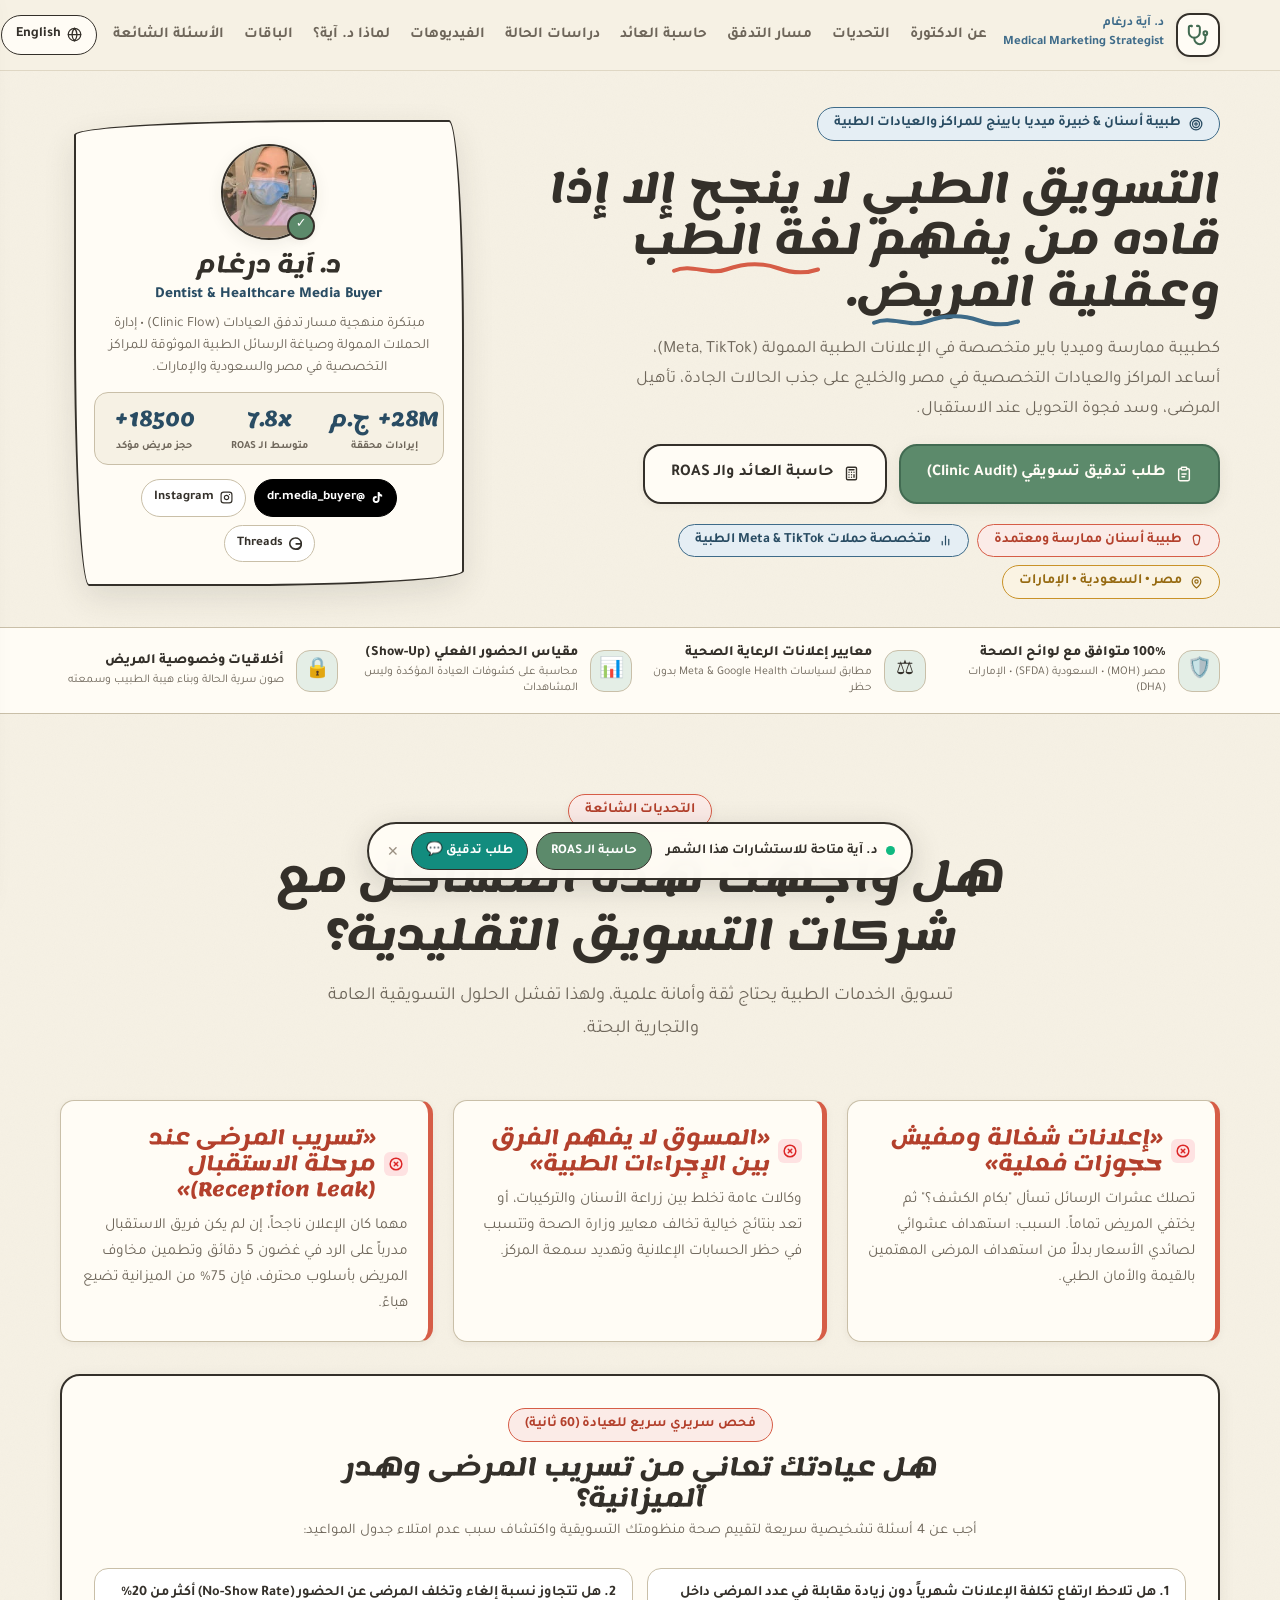
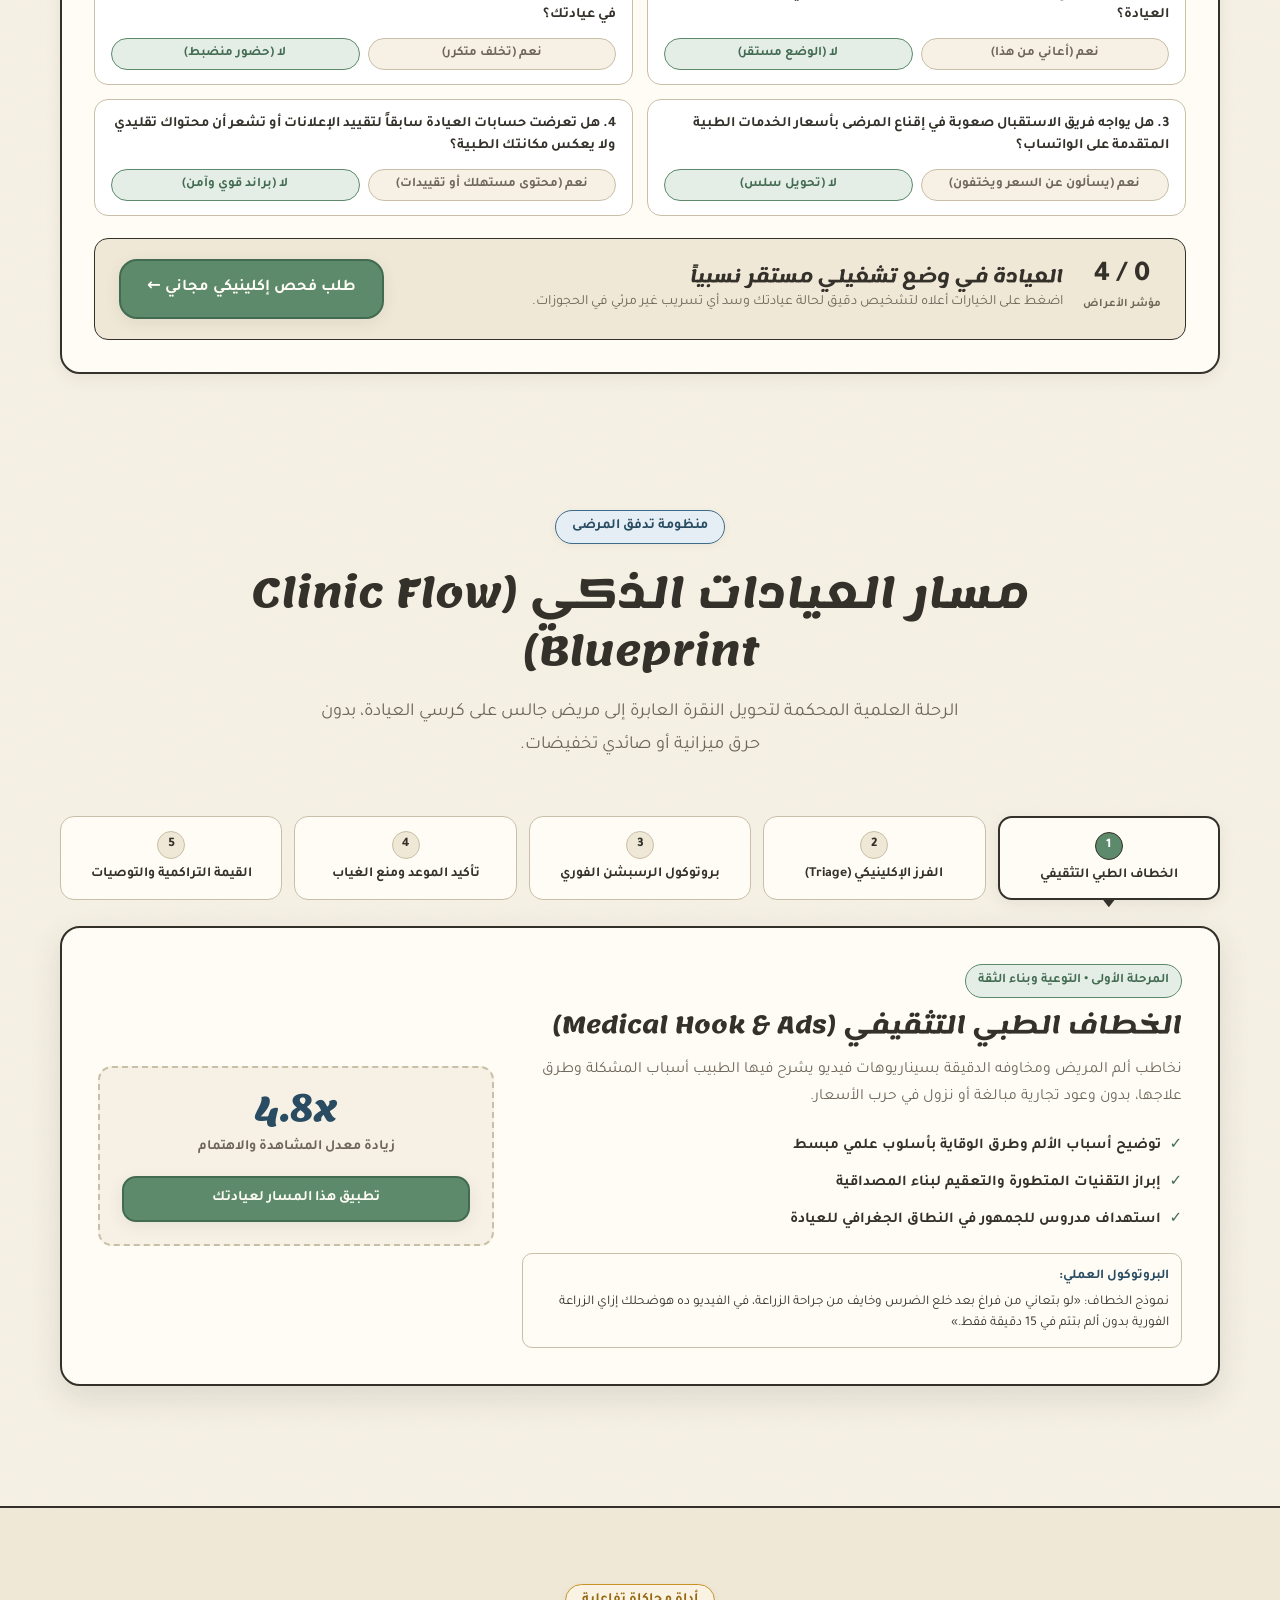
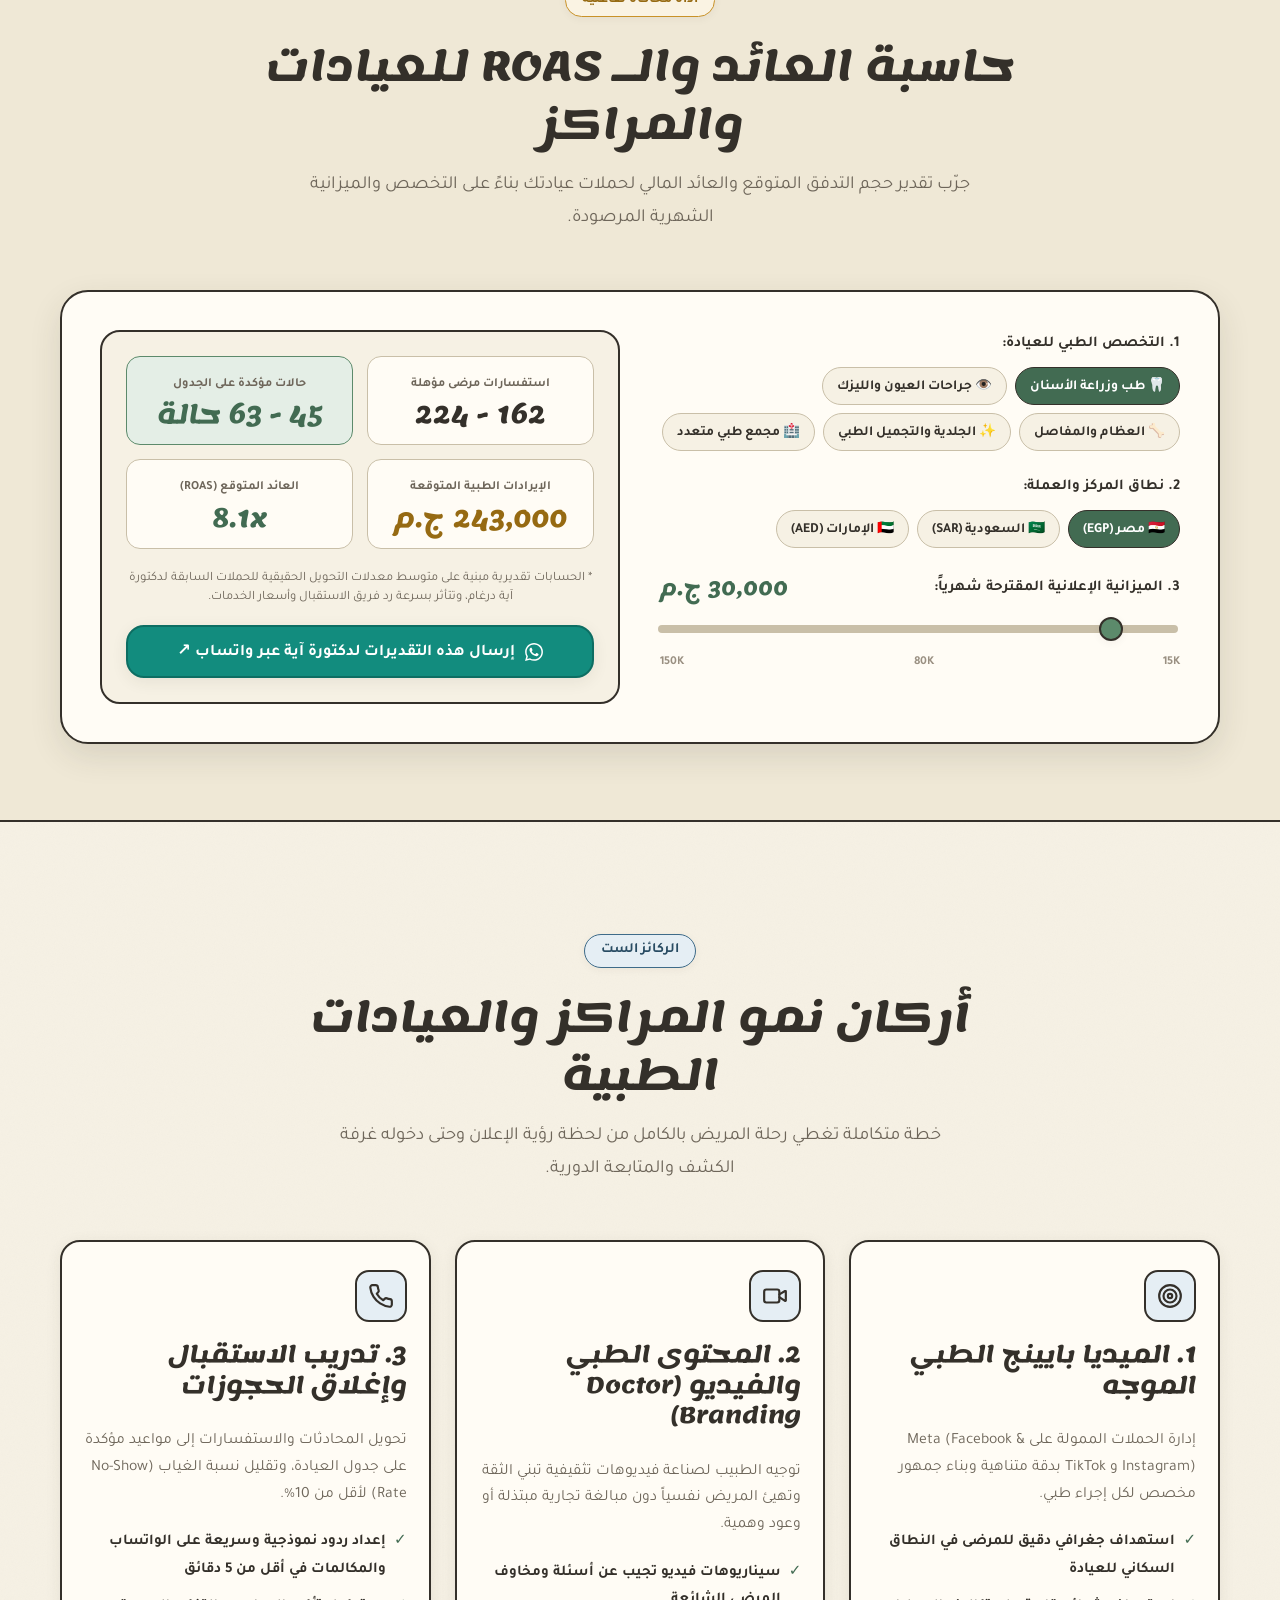
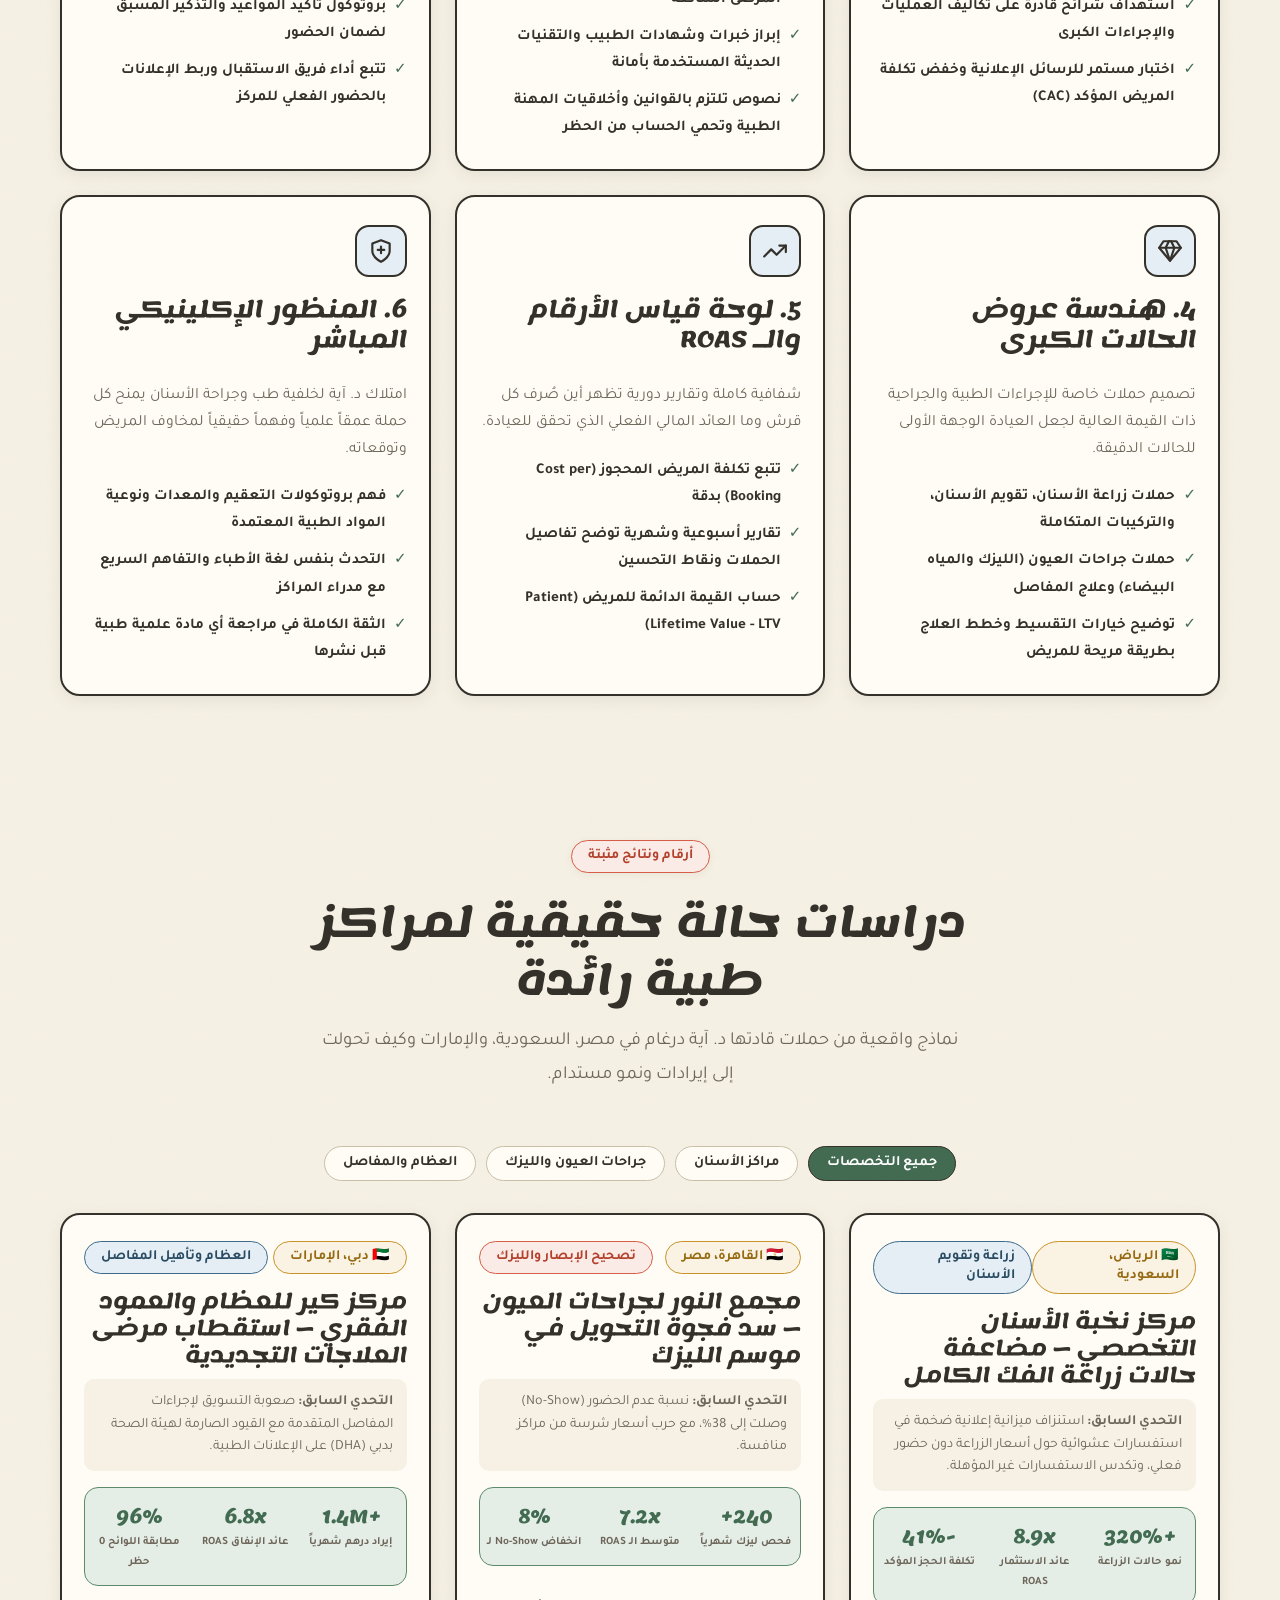
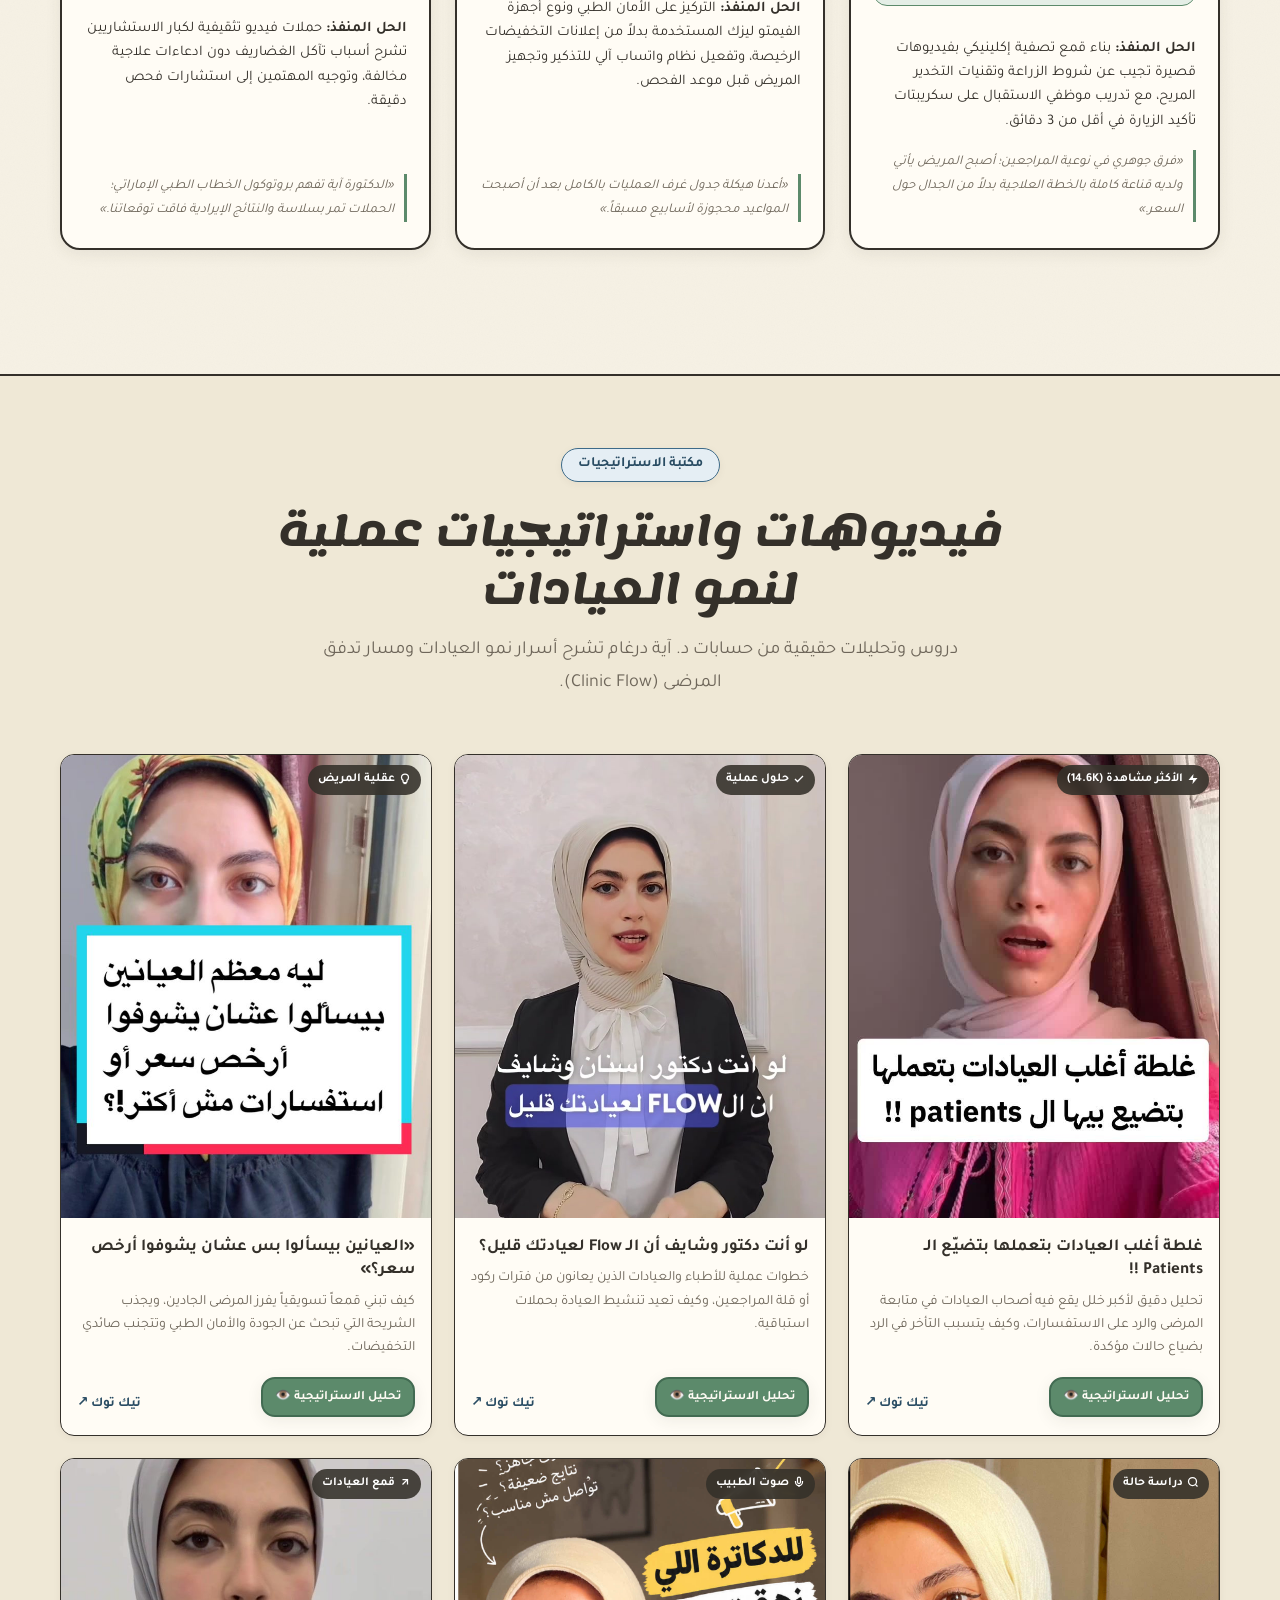
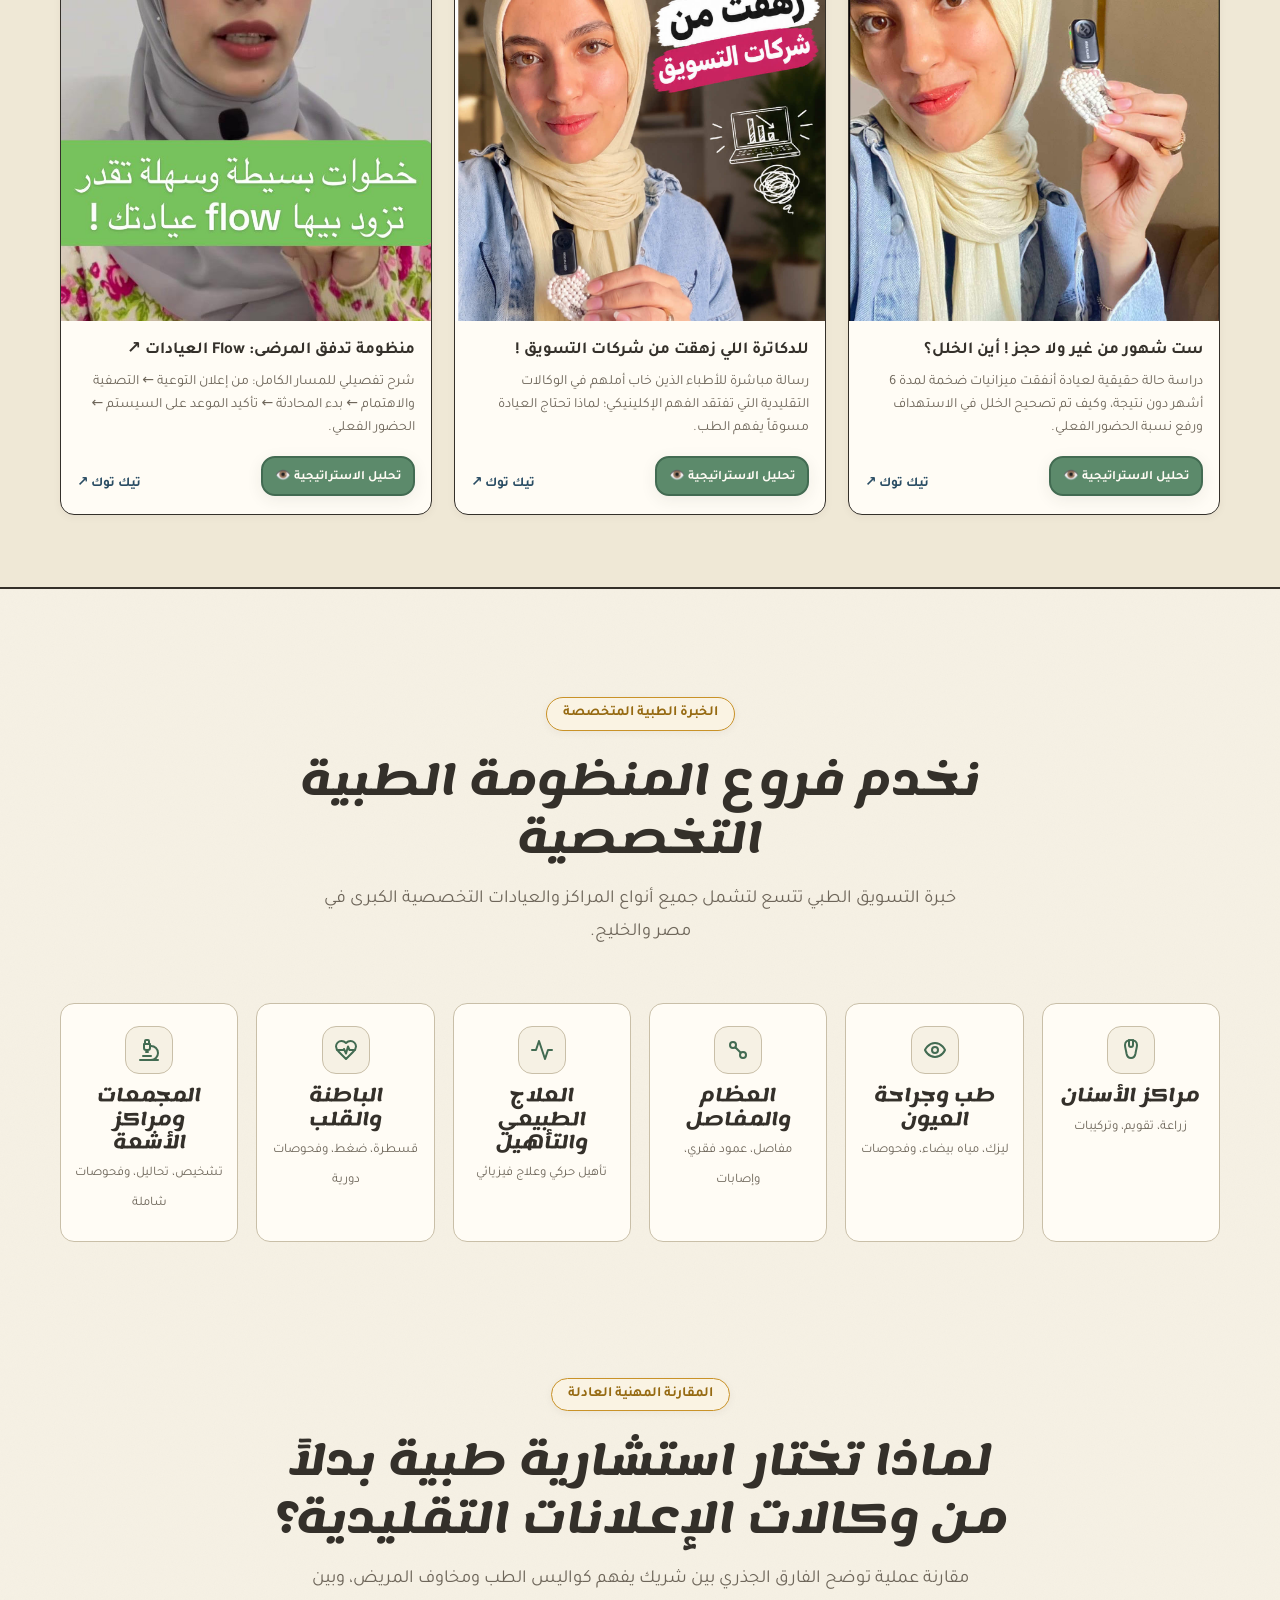
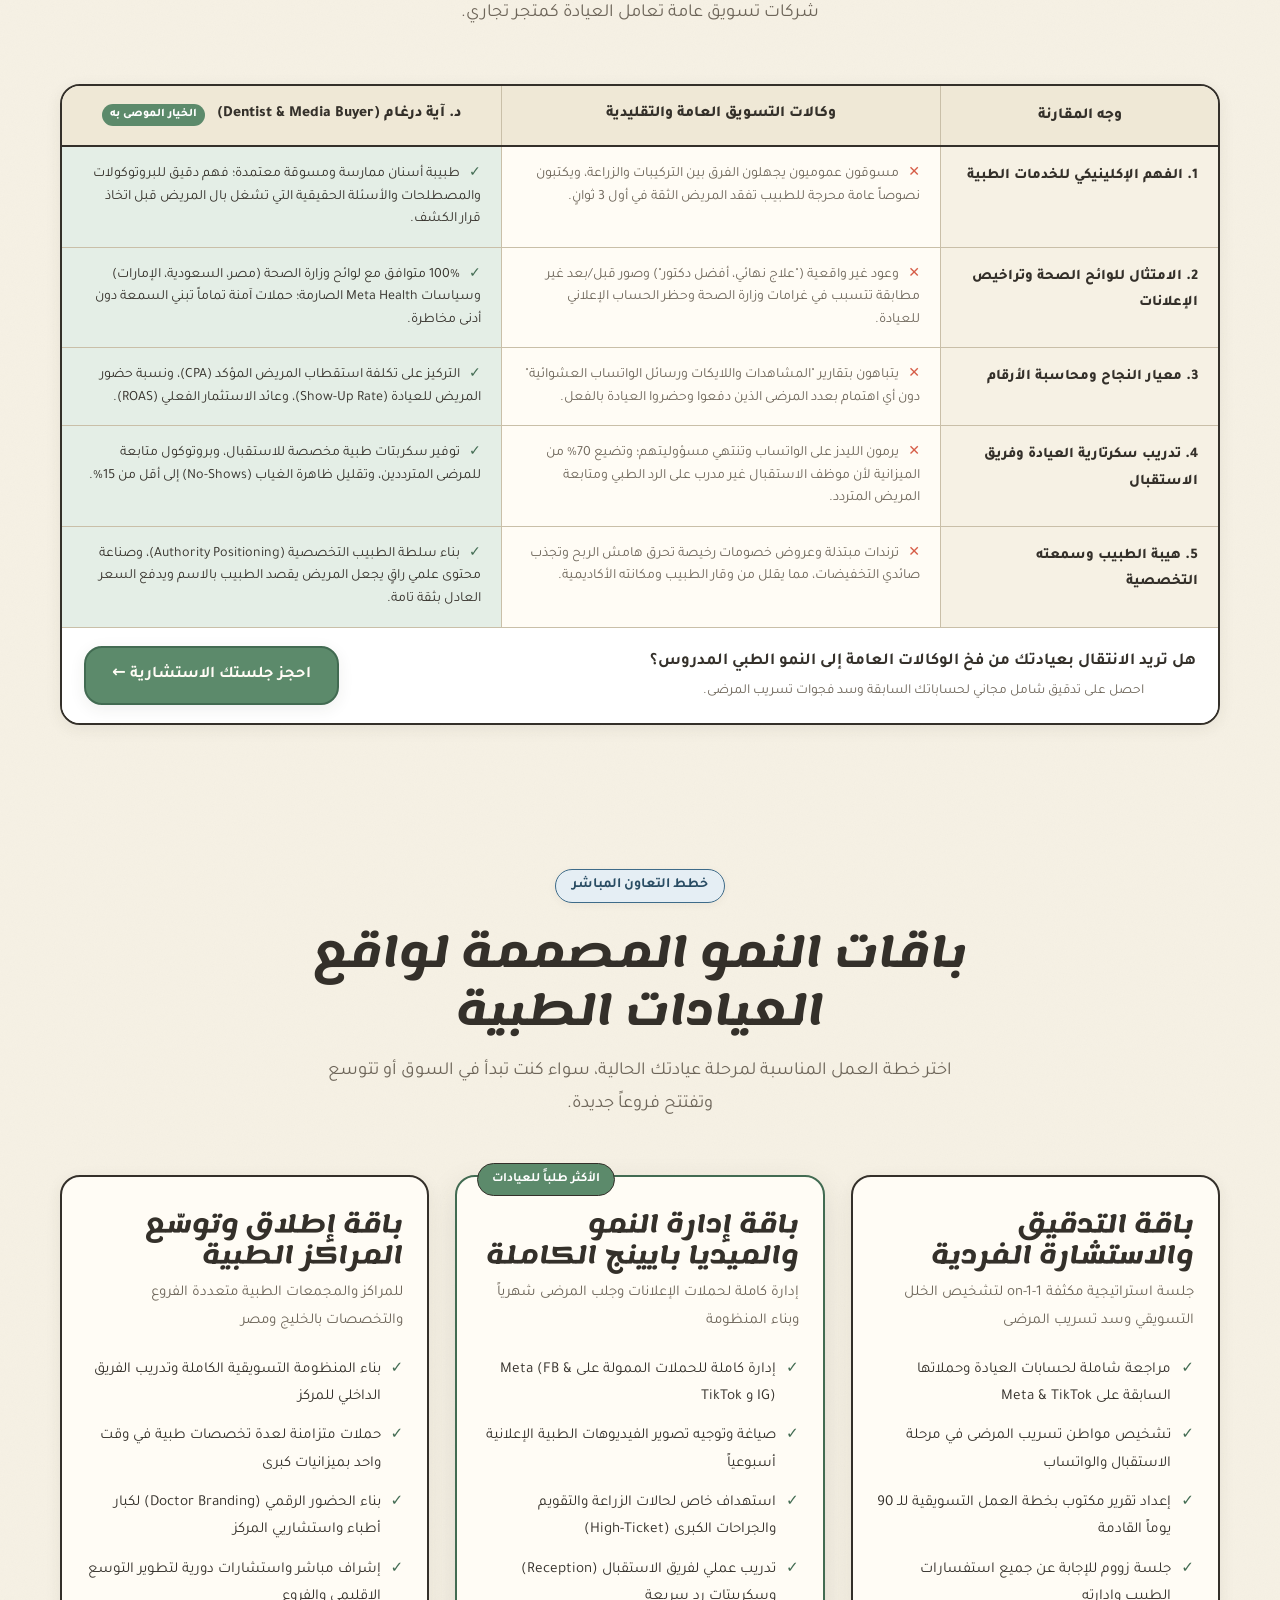
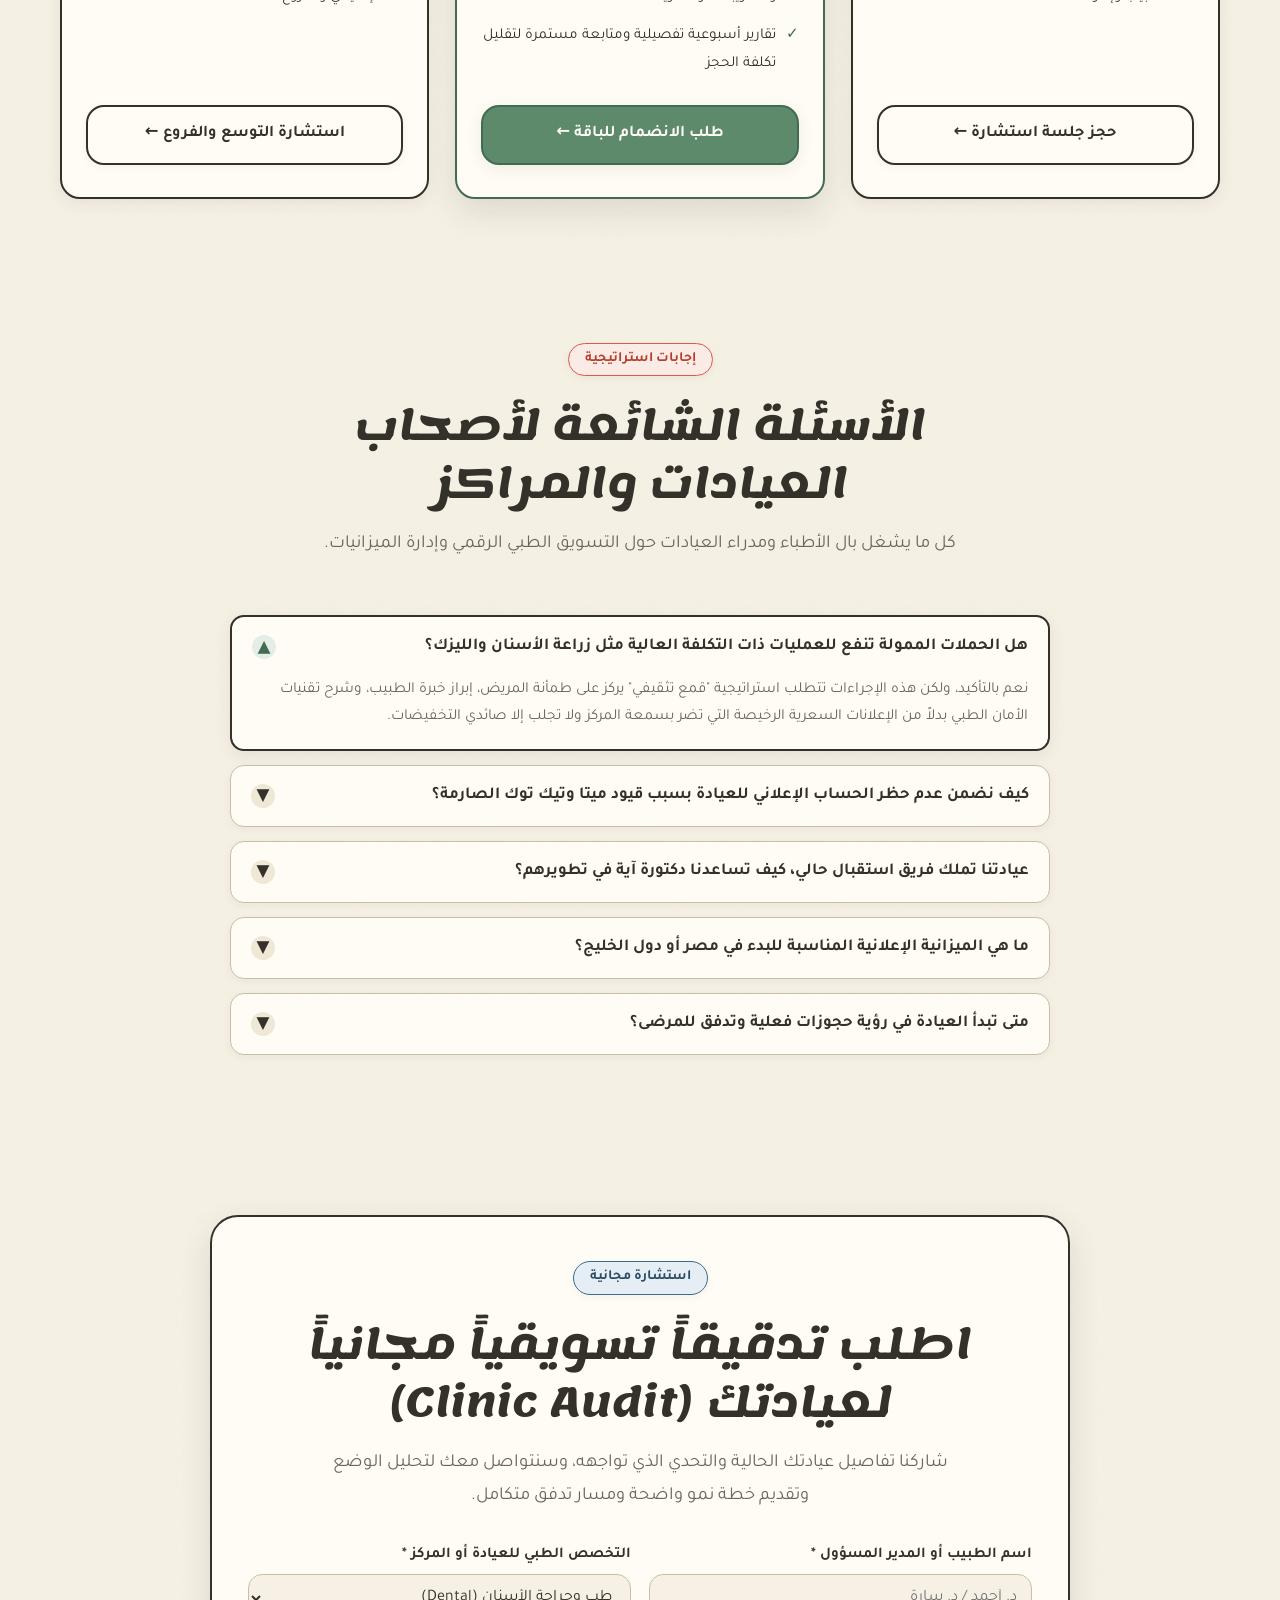
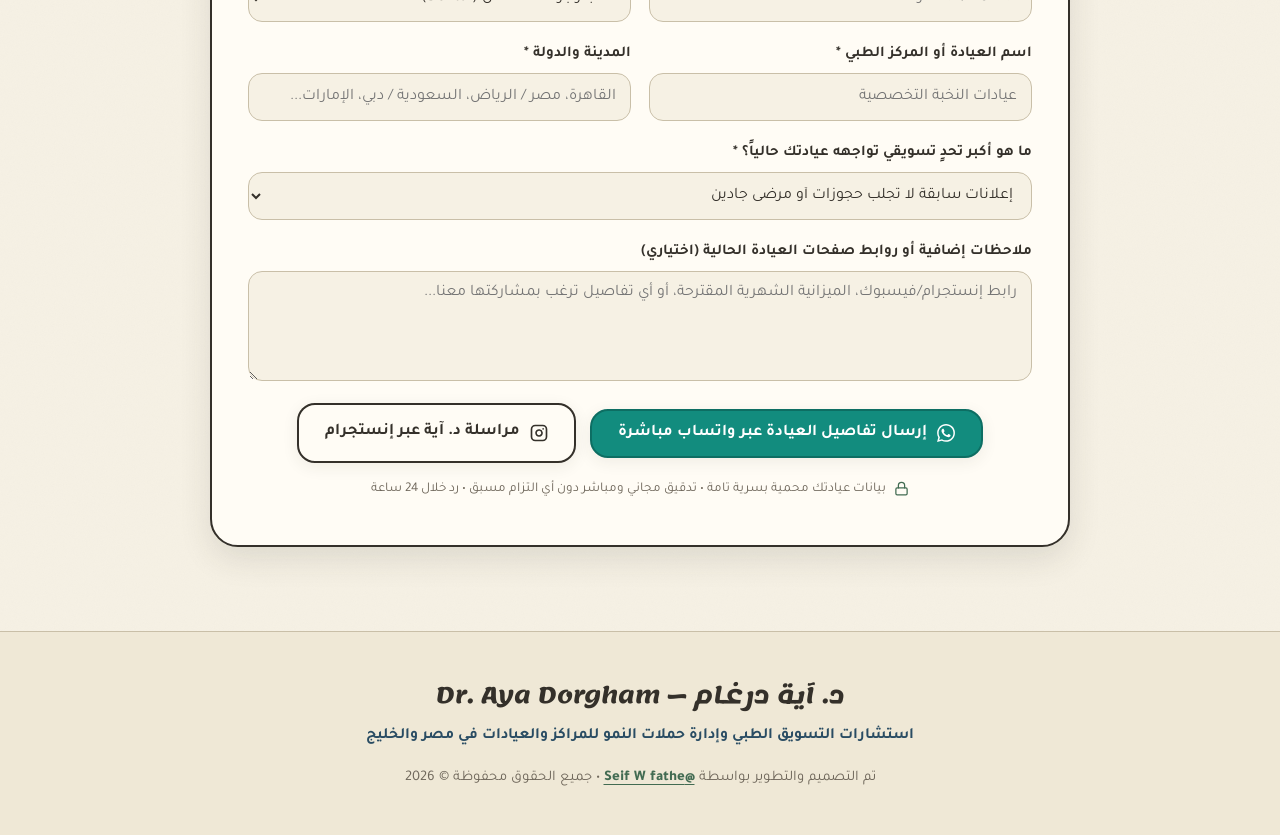
==== commit e125748d: "feat(dr-aya): sync competitive benchmark features and clinical compliance modules" ====
--- a/dr-aya/index.html
+++ b/dr-aya/index.html
@@ -126,6 +126,7 @@
           <li><a href="#roi-calculator">حاسبة العائد</a></li>
           <li><a href="#case-studies">دراسات الحالة</a></li>
           <li><a href="#videos">الفيديوهات</a></li>
+          <li><a href="#comparison">لماذا د. آية؟</a></li>
           <li><a href="#packages">الباقات</a></li>
           <li><a href="#faq">الأسئلة الشائعة</a></li>
         </ul>
@@ -175,6 +176,7 @@
       <li><a href="#roi-calculator" onclick="toggleNavDrawer(false)">حاسبة العائد والـ ROAS</a></li>
       <li><a href="#case-studies" onclick="toggleNavDrawer(false)">دراسات الحالة والنتائج</a></li>
       <li><a href="#videos" onclick="toggleNavDrawer(false)">الفيديوهات والاستراتيجيات</a></li>
+      <li><a href="#comparison" onclick="toggleNavDrawer(false)">لماذا د. آية درغام؟</a></li>
       <li><a href="#niches" onclick="toggleNavDrawer(false)">التخصصات الطبية</a></li>
       <li><a href="#packages" onclick="toggleNavDrawer(false)">باقات النمو</a></li>
       <li><a href="#faq" onclick="toggleNavDrawer(false)">الأسئلة الشائعة</a></li>
@@ -280,6 +282,42 @@
       </div>
     </section>
 
+    <!-- ==================== شريط الاعتمادية والامتثال الطبي ==================== -->
+    <div class="compliance-trust-strip">
+      <div class="container">
+        <div class="compliance-strip-inner">
+          <div class="compliance-item">
+            <div class="compliance-icon-wrap">🛡️</div>
+            <div class="compliance-text">
+              <strong>100% متوافق مع لوائح الصحة</strong>
+              <span>مصر (MOH) • السعودية (SFDA) • الإمارات (DHA)</span>
+            </div>
+          </div>
+          <div class="compliance-item">
+            <div class="compliance-icon-wrap">⚖️</div>
+            <div class="compliance-text">
+              <strong>معايير إعلانات الرعاية الصحية</strong>
+              <span>مطابق لسياسات Meta & Google Health بدون حظر</span>
+            </div>
+          </div>
+          <div class="compliance-item">
+            <div class="compliance-icon-wrap">📊</div>
+            <div class="compliance-text">
+              <strong>مقياس الحضور الفعلي (Show-Up)</strong>
+              <span>محاسبة على كشوفات العيادة المؤكدة وليس المشاهدات</span>
+            </div>
+          </div>
+          <div class="compliance-item">
+            <div class="compliance-icon-wrap">🔒</div>
+            <div class="compliance-text">
+              <strong>أخلاقيات وخصوصية المريض</strong>
+              <span>صون سرية الحالة وبناء هيبة الطبيب وسمعته</span>
+            </div>
+          </div>
+        </div>
+      </div>
+    </div>
+
     <!-- ==================== المشكلات الحقيقية لتسويق العيادات ==================== -->
     <section class="container pain-points-section reveal" id="pain-points">
       <div class="section-header">
@@ -317,6 +355,65 @@
             «تسريب المرضى عند مرحلة الاستقبال (Reception Leak)»
           </h4>
           <p>مهما كان الإعلان ناجحاً، إن لم يكن فريق الاستقبال مدرباً على الرد في غضون 5 دقائق وتطمين مخاوف المريض بأسلوب محترف، فإن 75% من الميزانية تضيع هباءً.</p>
+        </div>
+      </div>
+
+      <!-- أداة الفحص الإكلينيكي الذاتي في 60 ثانية -->
+      <div class="clinic-audit-quiz-card">
+        <div class="audit-quiz-header">
+          <span class="pill pill-medical">فحص سريري سريع للعيادة (60 ثانية)</span>
+          <h3>هل عيادتك تعاني من تسريب المرضى وهدر الميزانية؟</h3>
+          <p>أجب عن 4 أسئلة تشخيصية سريعة لتقييم صحة منظومتك التسويقية واكتشاف سبب عدم امتلاء جدول المواعيد:</p>
+        </div>
+
+        <div class="audit-quiz-questions">
+          <!-- سؤال 1 -->
+          <div class="quiz-question-box" data-q="0">
+            <div class="quiz-q-text">1. هل تلاحظ ارتفاع تكلفة الإعلانات شهرياً دون زيادة مقابلة في عدد المرضى داخل العيادة؟</div>
+            <div class="quiz-q-btns">
+              <button class="quiz-opt-btn" onclick="selectQuizAnswer(0, true)">نعم (أعاني من هذا)</button>
+              <button class="quiz-opt-btn selected-no" onclick="selectQuizAnswer(0, false)">لا (الوضع مستقر)</button>
+            </div>
+          </div>
+
+          <!-- سؤال 2 -->
+          <div class="quiz-question-box" data-q="1">
+            <div class="quiz-q-text">2. هل تتجاوز نسبة إلغاء وتخلف المرضى عن الحضور (No-Show Rate) أكثر من 20% في عيادتك؟</div>
+            <div class="quiz-q-btns">
+              <button class="quiz-opt-btn" onclick="selectQuizAnswer(1, true)">نعم (تخلف متكرر)</button>
+              <button class="quiz-opt-btn selected-no" onclick="selectQuizAnswer(1, false)">لا (حضور منضبط)</button>
+            </div>
+          </div>
+
+          <!-- سؤال 3 -->
+          <div class="quiz-question-box" data-q="2">
+            <div class="quiz-q-text">3. هل يواجه فريق الاستقبال صعوبة في إقناع المرضى بأسعار الخدمات الطبية المتقدمة على الواتساب؟</div>
+            <div class="quiz-q-btns">
+              <button class="quiz-opt-btn" onclick="selectQuizAnswer(2, true)">نعم (يسألون عن السعر ويختفون)</button>
+              <button class="quiz-opt-btn selected-no" onclick="selectQuizAnswer(2, false)">لا (تحويل سلس)</button>
+            </div>
+          </div>
+
+          <!-- سؤال 4 -->
+          <div class="quiz-question-box" data-q="3">
+            <div class="quiz-q-text">4. هل تعرضت حسابات العيادة سابقاً لتقييد الإعلانات أو تشعر أن محتواك تقليدي ولا يعكس مكانتك الطبية؟</div>
+            <div class="quiz-q-btns">
+              <button class="quiz-opt-btn" onclick="selectQuizAnswer(3, true)">نعم (محتوى مستهلك أو تقييدات)</button>
+              <button class="quiz-opt-btn selected-no" onclick="selectQuizAnswer(3, false)">لا (براند قوي وآمن)</button>
+            </div>
+          </div>
+        </div>
+
+        <div class="audit-quiz-result" id="auditQuizResult">
+          <div class="audit-badge-wrap">
+            <div class="audit-score-num" id="auditScoreNum">0 / 4</div>
+            <div class="audit-score-lbl" id="auditScoreLbl">مؤشر الأعراض</div>
+          </div>
+          <div class="audit-diag-body">
+            <h4 id="auditDiagTitle">العيادة في وضع تشغيلي مستقر نسبياً</h4>
+            <p class="audit-diag-desc" id="auditDiagDesc">اضغط على الخيارات أعلاه لتشخيص دقيق لحالة عيادتك وسد أي تسريب غير مرئي في الحجوزات.</p>
+          </div>
+          <a href="#contact" class="btn btn-primary audit-action-btn" id="auditCtaBtn">طلب فحص إكلينيكي مجاني ←</a>
         </div>
       </div>
     </section>
@@ -874,6 +971,94 @@
       </div>
     </section>
 
+    <!-- ==================== مقارنة التميز الطبي (Why Doctors Choose Dr. Aya) ==================== -->
+    <section class="container comparison-section reveal" id="comparison">
+      <div class="section-header">
+        <div class="pill pill-gold">المقارنة المهنية العادلة</div>
+        <h2>لماذا تختار استشارية طبية بدلاً من وكالات الإعلانات التقليدية؟</h2>
+        <p>مقارنة عملية توضح الفارق الجذري بين شريك يفهم كواليس الطب ومخاوف المريض، وبين شركات تسويق عامة تعامل العيادة كمتجر تجاري.</p>
+      </div>
+
+      <div class="comparison-table-wrapper">
+        <table class="comparison-table">
+          <thead>
+            <tr>
+              <th class="comp-feature-col">وجه المقارنة</th>
+              <th class="comp-agency-col">وكالات التسويق العامة والتقليدية</th>
+              <th class="comp-aya-col">
+                د. آية درغام (Dentist & Media Buyer)
+                <span class="comp-aya-badge">الخيار الموصى به</span>
+              </th>
+            </tr>
+          </thead>
+          <tbody>
+            <tr>
+              <td class="comp-feature-col">1. الفهم الإكلينيكي للخدمات الطبية</td>
+              <td class="comp-agency-col">
+                <span class="comp-cross">✕</span>
+                مسوقون عموميون يجهلون الفرق بين التركيبات والزراعة، ويكتبون نصوصاً عامة محرجة للطبيب تفقد المريض الثقة في أول 3 ثوانٍ.
+              </td>
+              <td class="comp-aya-col">
+                <span class="comp-check">✓</span>
+                طبيبة أسنان ممارسة ومسوقة معتمدة؛ فهم دقيق للبروتوكولات والمصطلحات والأسئلة الحقيقية التي تشغل بال المريض قبل اتخاذ قرار الكشف.
+              </td>
+            </tr>
+            <tr>
+              <td class="comp-feature-col">2. الامتثال للوائح الصحة وتراخيص الإعلانات</td>
+              <td class="comp-agency-col">
+                <span class="comp-cross">✕</span>
+                وعود غير واقعية ("علاج نهائي، أفضل دكتور") وصور قبل/بعد غير مطابقة تتسبب في غرامات وزارة الصحة وحظر الحساب الإعلاني للعيادة.
+              </td>
+              <td class="comp-aya-col">
+                <span class="comp-check">✓</span>
+                100% متوافق مع لوائح وزارة الصحة (مصر، السعودية، الإمارات) وسياسات Meta Health الصارمة؛ حملات آمنة تماماً تبني السمعة دون أدنى مخاطرة.
+              </td>
+            </tr>
+            <tr>
+              <td class="comp-feature-col">3. معيار النجاح ومحاسبة الأرقام</td>
+              <td class="comp-agency-col">
+                <span class="comp-cross">✕</span>
+                يتباهون بتقارير "المشاهدات واللايكات ورسائل الواتساب العشوائية" دون أي اهتمام بعدد المرضى الذين دفعوا وحضروا العيادة بالفعل.
+              </td>
+              <td class="comp-aya-col">
+                <span class="comp-check">✓</span>
+                التركيز على تكلفة استقطاب المريض المؤكد (CPA)، ونسبة حضور المريض للعيادة (Show-Up Rate)، وعائد الاستثمار الفعلي (ROAS).
+              </td>
+            </tr>
+            <tr>
+              <td class="comp-feature-col">4. تدريب سكرتارية العيادة وفريق الاستقبال</td>
+              <td class="comp-agency-col">
+                <span class="comp-cross">✕</span>
+                يرمون الليدز على الواتساب وتنتهي مسؤوليتهم؛ وتضيع 70% من الميزانية لأن موظف الاستقبال غير مدرب على الرد الطبي ومتابعة المريض المتردد.
+              </td>
+              <td class="comp-aya-col">
+                <span class="comp-check">✓</span>
+                توفير سكربتات طبية مخصصة للاستقبال، وبروتوكول متابعة للمرضى المترددين، وتقليل ظاهرة الغياب (No-Shows) إلى أقل من 15%.
+              </td>
+            </tr>
+            <tr>
+              <td class="comp-feature-col">5. هيبة الطبيب وسمعته التخصصية</td>
+              <td class="comp-agency-col">
+                <span class="comp-cross">✕</span>
+                ترندات مبتذلة وعروض خصومات رخيصة تحرق هامش الربح وتجذب صائدي التخفيضات، مما يقلل من وقار الطبيب ومكانته الأكاديمية.
+              </td>
+              <td class="comp-aya-col">
+                <span class="comp-check">✓</span>
+                بناء سلطة الطبيب التخصصية (Authority Positioning)، وصناعة محتوى علمي راقٍ يجعل المريض يقصد الطبيب بالاسم ويدفع السعر العادل بثقة تامة.
+              </td>
+            </tr>
+          </tbody>
+        </table>
+        <div class="comp-bottom-cta">
+          <div>
+            <strong>هل تريد الانتقال بعيادتك من فخ الوكالات العامة إلى النمو الطبي المدروس؟</strong>
+            <div style="font-size:0.86rem; color:var(--ink-muted); margin-top:2px;">احصل على تدقيق شامل مجاني لحساباتك السابقة وسد فجوات تسريب المرضى.</div>
+          </div>
+          <a href="#contact" class="btn btn-primary" style="white-space:nowrap;">احجز جلستك الاستشارية ←</a>
+        </div>
+      </div>
+    </section>
+
     <!-- ==================== باقات التعاون الطبي ==================== -->
     <section class="container packages-section reveal" id="packages">
       <div class="section-header">
@@ -1164,6 +1349,17 @@
       const dock = document.getElementById("floatingDock");
       if (dock) dock.classList.add("hidden-dock");
     }
+
+    // إظهار الشريط العائم بسلاسة بعد السكرول لتخفيف زحمة الهيرو على الموبايل
+    window.addEventListener("scroll", () => {
+      const dock = document.getElementById("floatingDock");
+      if (!dock || dock.classList.contains("hidden-dock")) return;
+      if (window.scrollY > 320) {
+        dock.classList.add("dock-visible");
+      } else {
+        dock.classList.remove("dock-visible");
+      }
+    }, { passive: true });
 
     // --- 3. محرك مسار تدفق العيادات (Clinic Flow Blueprint) ---
     const flowStepsData = [
@@ -1537,6 +1733,58 @@
 
     const statsElem = document.querySelector(".profile-stats");
     if (statsElem) statsObserver.observe(statsElem);
+
+    // --- 11. اختبار الجاهزية الإكلينيكية للعيادة (Clinic Diagnostic Quiz) ---
+    const quizState = [false, false, false, false];
+
+    function selectQuizAnswer(index, isYes) {
+      quizState[index] = isYes;
+      const box = document.querySelector(`.quiz-question-box[data-q="${index}"]`);
+      if (!box) return;
+      const btns = box.querySelectorAll(".quiz-opt-btn");
+      if (btns.length === 2) {
+        if (isYes) {
+          btns[0].className = "quiz-opt-btn selected-yes";
+          btns[1].className = "quiz-opt-btn";
+        } else {
+          btns[0].className = "quiz-opt-btn";
+          btns[1].className = "quiz-opt-btn selected-no";
+        }
+      }
+      updateQuizResult();
+    }
+
+    function updateQuizResult() {
+      const yesCount = quizState.filter(Boolean).length;
+      const scoreNum = document.getElementById("auditScoreNum");
+      const scoreLbl = document.getElementById("auditScoreLbl");
+      const title = document.getElementById("auditDiagTitle");
+      const desc = document.getElementById("auditDiagDesc");
+      const cta = document.getElementById("auditCtaBtn");
+
+      if (!scoreNum || !title) return;
+      scoreNum.textContent = `${yesCount} / 4`;
+
+      if (yesCount === 0) {
+        scoreNum.style.color = "var(--brand-deep)";
+        scoreLbl.textContent = "وضع ممتاز";
+        title.textContent = "عيادتك في وضع إداري وتسويقي متزن";
+        desc.textContent = "لديك أساسات جيدة. الخطوة التالية هي التوسع في الخدمات التخصصية الأعلى ربحية ومضاعفة العائد (Scale ROAS).";
+        cta.textContent = "مناقشة خطة التوسع والمضاعفة ←";
+      } else if (yesCount <= 2) {
+        scoreNum.style.color = "var(--gold-deep)";
+        scoreLbl.textContent = "تسريب متوسط";
+        title.textContent = "تشخيص سريري: تسريب في قمع التحويل وضعف تأهيل المرضى";
+        desc.textContent = "تعاني من هدر 30% إلى 50% من الميزانية بسبب فجوة بين نقرة الإعلان ورد الاستقبال. تحتاج لإعادة هندسة مسار المريض (Clinic Flow).";
+        cta.textContent = "طلب خطة لسد تسريب المرضى ←";
+      } else {
+        scoreNum.style.color = "var(--medical-deep)";
+        scoreLbl.textContent = "تسريب حرج";
+        title.textContent = "تشخيص حرج: استنزاف سريع للميزانية وحرق فرص النمو";
+        desc.textContent = "العيادة تنفق ميزانية في استفسارات غير مؤهلة مع غياب سكريبتات الاستقبال وتهديد أمان الحسابات الإعلانية. التدخل السريع ضروري لتصحيح المسار.";
+        cta.textContent = "احجز تدخلاً إكلينيكياً عاجلاً لعيادتك ←";
+      }
+    }
   </script>
 </body>
 </html>
--- a/dr-aya/style.css
+++ b/dr-aya/style.css
@@ -658,12 +658,6 @@
   gap: 6px;
   transition: all var(--dur-fast);
 }
-  font-weight: 700;
-  display: inline-flex;
-  align-items: center;
-  gap: 6px;
-  transition: all var(--dur-fast);
-}
 .social-chip:hover {
   border-color: var(--marketing);
   background: var(--marketing-wash);
@@ -1102,95 +1096,6 @@
   color: var(--ink);
 }
 
-/* ===========================================================================
-   استجابة استثنائية لكافة المقاسات (Tablet / iPad / Laptop / Mobile)
-   =========================================================================== */
-
-/* أجهزة اللابتوب والتابلت (iPads & Laptops: <= 1080px) */
-@media (max-width: 1080px) {
-  .nav-links {
-    display: none !important;
-  }
-  .menu-btn {
-    display: flex;
-  }
-  .hero-grid {
-    grid-template-columns: 1fr;
-    text-align: center;
-  }
-  .hero-content {
-    margin-inline: auto;
-  }
-  .hero-actions, .hero-badges {
-    justify-content: center;
-  }
-  .packages-grid {
-    grid-template-columns: repeat(auto-fit, minmax(280px, 1fr));
-  }
-  .niches-grid {
-    grid-template-columns: repeat(3, 1fr);
-  }
-}
-
-/* أجهزة الآيباد والتابلت بالوضع الرأسي (iPads Portrait: <= 860px) */
-@media (max-width: 860px) {
-  .form-grid {
-    grid-template-columns: 1fr;
-    gap: 16px;
-  }
-  .niches-grid {
-    grid-template-columns: repeat(2, 1fr);
-  }
-  .nav-cta {
-    display: none; /* إخفاء زر الهيدر على الشاشات الصغيرة لتجنب الازدحام */
-  }
-}
-
-/* الهواتف الذكية (Smartphones: <= 520px) */
-@media (max-width: 520px) {
-  .container {
-    padding-inline: 14px;
-  }
-  .hero-actions {
-    flex-direction: column;
-    width: 100%;
-  }
-  .hero-actions .btn {
-    width: 100%;
-  }
-  .hero-badges {
-    justify-content: center;
-  }
-  .profile-stats {
-    grid-template-columns: repeat(3, 1fr);
-    gap: 4px;
-    padding: 10px 6px;
-  }
-  .profile-stats .stat-box {
-    padding: 6px 2px;
-  }
-  .profile-stats .stat-num {
-    font-size: clamp(1.05rem, 3.8vw, 1.25rem);
-  }
-  .profile-stats .stat-label {
-    font-size: 0.72rem;
-  }
-  .form-actions {
-    flex-direction: column;
-    width: 100%;
-  }
-  .form-actions .btn {
-    width: 100%;
-  }
-  .niches-grid {
-    grid-template-columns: 1fr 1fr;
-    gap: 10px;
-  }
-  .logo-text span,
-  .logo-subtitle {
-    display: none;
-  }
-}
 
 /* ===========================================================================
    مكونات الترقية الفائقة (Interactive Upgrades & Elite Polish)
@@ -1957,163 +1862,1149 @@
   transform: translateY(0);
 }
 
-/* ----------------- استجابة العناصر الفائقة للموبايل والتابلت ----------------- */
-@media (max-width: 900px) {
+/* ----------------- 9. شريط الاعتمادية والامتثال الطبي (Compliance Trust Strip) ----------------- */
+.compliance-trust-strip {
+  background: var(--surface-card);
+  border-block: 1.5px solid var(--hairline-strong);
+  padding-block: 16px;
+  margin-bottom: 20px;
+}
+.compliance-strip-inner {
+  display: grid;
+  grid-template-columns: repeat(4, 1fr);
+  gap: 16px;
+  align-items: center;
+}
+.compliance-item {
+  display: flex;
+  align-items: center;
+  gap: 12px;
+}
+.compliance-icon-wrap {
+  width: 42px;
+  height: 42px;
+  border-radius: var(--radius-sm);
+  background: var(--brand-wash);
+  border: 1.5px solid var(--hairline-strong);
+  display: grid;
+  place-items: center;
+  font-size: 1.25rem;
+  flex-shrink: 0;
+}
+.compliance-text strong {
+  display: block;
+  font-size: 0.88rem;
+  font-weight: 800;
+  color: var(--ink);
+  line-height: 1.35;
+}
+.compliance-text span {
+  display: block;
+  font-size: 0.74rem;
+  color: var(--ink-muted);
+  line-height: 1.35;
+  margin-top: 2px;
+}
+
+/* ----------------- 10. اختبار الجاهزية الإكلينيكية (Clinic Health Diagnostic Quiz) ----------------- */
+.clinic-audit-quiz-card {
+  margin-top: 32px;
+  background: var(--surface-card);
+  border: 2px solid var(--ink);
+  border-radius: var(--radius-md);
+  padding: clamp(20px, 4vw, 32px);
+  box-shadow: var(--shadow-md);
+}
+.audit-quiz-header {
+  text-align: center;
+  max-width: 680px;
+  margin-inline: auto;
+  margin-bottom: 24px;
+}
+.audit-quiz-header h3 {
+  font-size: clamp(1.15rem, 2.5vw, 1.45rem);
+  font-weight: 800;
+  margin: 10px 0 6px 0;
+  color: var(--ink);
+}
+.audit-quiz-header p {
+  font-size: 0.92rem;
+  color: var(--ink-muted);
+  margin: 0;
+  line-height: 1.6;
+}
+.audit-quiz-questions {
+  display: grid;
+  grid-template-columns: 1fr 1fr;
+  gap: 14px;
+  margin-bottom: 22px;
+}
+.quiz-question-box {
+  background: var(--surface-raised);
+  border: 1.5px solid var(--hairline-strong);
+  border-radius: var(--radius-sm);
+  padding: 14px 16px;
+  display: flex;
+  flex-direction: column;
+  justify-content: space-between;
+  gap: 12px;
+  transition: all var(--dur-fast);
+}
+.quiz-question-box:hover {
+  border-color: var(--ink);
+}
+.quiz-q-text {
+  font-size: 0.9rem;
+  font-weight: 700;
+  line-height: 1.5;
+  color: var(--ink);
+}
+.quiz-q-btns {
+  display: flex;
+  gap: 8px;
+}
+.quiz-opt-btn {
+  flex: 1;
+  padding: 7px 10px;
+  font-size: 0.82rem;
+  font-weight: 700;
+  border-radius: var(--radius-pill);
+  border: 1.5px solid var(--hairline-strong);
+  background: var(--paper);
+  color: var(--ink-muted);
+  cursor: pointer;
+  transition: all var(--dur-fast);
+  font-family: inherit;
+  display: flex;
+  align-items: center;
+  justify-content: center;
+  gap: 6px;
+}
+.quiz-opt-btn:hover {
+  border-color: var(--ink);
+  color: var(--ink);
+}
+.quiz-opt-btn.selected-yes {
+  background: var(--medical-wash);
+  border-color: var(--medical);
+  color: var(--medical-deep);
+}
+.quiz-opt-btn.selected-no {
+  background: var(--brand-wash);
+  border-color: var(--brand);
+  color: var(--brand-deep);
+}
+
+.audit-quiz-result {
+  background: var(--paper-deep);
+  border: 1.5px solid var(--ink);
+  border-radius: var(--radius-sm);
+  padding: 20px 24px;
+  display: grid;
+  grid-template-columns: auto 1fr auto;
+  gap: 20px;
+  align-items: center;
+}
+.audit-badge-wrap {
+  text-align: center;
+}
+.audit-score-num {
+  font-size: 1.8rem;
+  font-weight: 800;
+  line-height: 1;
+  color: var(--ink);
+}
+.audit-score-lbl {
+  font-size: 0.72rem;
+  font-weight: 700;
+  color: var(--ink-muted);
+  text-transform: uppercase;
+  margin-top: 4px;
+}
+.audit-diag-body h4 {
+  font-size: 1.05rem;
+  font-weight: 800;
+  color: var(--ink);
+  margin: 0 0 4px 0;
+}
+.audit-diag-desc {
+  font-size: 0.88rem;
+  line-height: 1.6;
+  color: var(--ink-muted);
+  margin: 0;
+}
+.audit-action-btn {
+  white-space: nowrap;
+}
+
+/* ----------------- 11. قسم المقارنة التفصيلية (The Medical Advantage Comparison) ----------------- */
+.comparison-section {
+  padding-block: clamp(48px, 6vw, 76px);
+}
+.comparison-table-wrapper {
+  background: var(--surface-card);
+  border: 2px solid var(--ink);
+  border-radius: var(--radius-md);
+  overflow: hidden;
+  box-shadow: var(--shadow-md);
+  margin-top: 24px;
+}
+.comparison-table {
+  width: 100%;
+  border-collapse: collapse;
+  text-align: start;
+}
+.comparison-table th,
+.comparison-table td {
+  padding: 16px 20px;
+  border-bottom: 1.5px solid var(--hairline-strong);
+  vertical-align: top;
+}
+.comparison-table th {
+  background: var(--paper-deep);
+  font-weight: 800;
+  font-size: 0.96rem;
+  color: var(--ink);
+  border-bottom: 2px solid var(--ink);
+}
+.comp-feature-col {
+  width: 24%;
+  font-weight: 800;
+  font-size: 0.92rem;
+  color: var(--ink);
+  background: var(--paper);
+  border-inline-end: 1.5px solid var(--hairline-strong);
+}
+.comp-agency-col {
+  width: 38%;
+  background: var(--surface-card);
+  color: var(--ink-muted);
+  font-size: 0.88rem;
+  line-height: 1.6;
+  border-inline-end: 1.5px solid var(--hairline-strong);
+}
+.comp-aya-col {
+  width: 38%;
+  background: var(--brand-wash);
+  color: var(--ink);
+  font-size: 0.88rem;
+  line-height: 1.6;
+  position: relative;
+}
+.comp-aya-badge {
+  display: inline-flex;
+  align-items: center;
+  gap: 4px;
+  font-size: 0.72rem;
+  font-weight: 800;
+  background: var(--brand);
+  color: #fff;
+  padding: 2px 8px;
+  border-radius: var(--radius-pill);
+  margin-inline-start: 8px;
+}
+.comp-cross {
+  color: var(--medical);
+  font-weight: 800;
+  margin-inline-end: 6px;
+  display: inline-block;
+}
+.comp-check {
+  color: var(--brand-deep);
+  font-weight: 800;
+  margin-inline-end: 6px;
+  display: inline-block;
+}
+.comparison-table tr:last-child td {
+  border-bottom: none;
+}
+.comp-bottom-cta {
+  background: var(--surface-raised);
+  padding: 18px 22px;
+  text-align: center;
+  border-top: 1.5px solid var(--hairline-strong);
+  display: flex;
+  align-items: center;
+  justify-content: space-between;
+  gap: 16px;
+}
+
+/* ===========================================================================
+   نظام التناسق والتناغم الفائق لكافة المقاسات (Master Mobile Harmony System)
+   =========================================================================== */
+
+/* ----------------- 1. أجهزة اللابتوب والتابلت الكبيرة (iPads & Small Laptops: <= 1080px) ----------------- */
+@media (max-width: 1080px) {
+  .nav-links {
+    display: none !important;
+  }
+  .menu-btn {
+    display: flex;
+  }
+  .hero-grid {
+    grid-template-columns: 1fr;
+    text-align: center;
+  }
+  .hero-content {
+    margin-inline: auto;
+  }
+  .hero-actions, .hero-badges {
+    justify-content: center;
+  }
+  .packages-grid {
+    grid-template-columns: repeat(auto-fit, minmax(280px, 1fr));
+  }
   .flow-panel-grid {
     grid-template-columns: 1fr;
-    gap: 20px;
   }
   .calc-grid {
     grid-template-columns: 1fr;
-    gap: 24px;
   }
   .reel-modal-grid {
     grid-template-columns: 1fr;
     justify-items: center;
-    gap: 20px;
-  }
-}
-
+  }
+}
+
+/* ----------------- 2. أجهزة التابلت العمودية (iPads Portrait: <= 860px) ----------------- */
+@media (max-width: 860px) {
+  .nav-cta {
+    display: none; /* إخفاء زر الاستشارة الصغير بالهيدر لتوفير مساحة للوجو وزر القائمة */
+  }
+  .form-grid {
+    grid-template-columns: 1fr;
+    gap: 16px;
+  }
+}
+
+/* ----------------- 3. الهواتف الذكية والتناسق المطلق (Smartphones & Mobile: <= 768px) ----------------- */
 @media (max-width: 768px) {
-  /* شريط خطوات مسار المريض: شريط أفقي انسيابي وسلس مع سكرول Snap فائق الجودة */
+  /* أ. ضبط الحاوية والهيدر المدمج */
+  .container {
+    padding-inline: 16px;
+  }
+  .navbar {
+    padding-block: 8px;
+  }
+  .logo-icon {
+    width: 36px;
+    height: 36px;
+    border-radius: 10px;
+  }
+  .logo-icon svg {
+    width: 18px;
+    height: 18px;
+  }
+  .logo-title {
+    font-size: 1.05rem;
+  }
+  .menu-btn {
+    width: 38px;
+    height: 38px;
+    border-radius: 10px;
+  }
+  .lang-switch {
+    padding: 6px 10px;
+    font-size: 0.78rem;
+    border-radius: 8px;
+  }
+
+  /* ب. ضبط إيقاع وتباعد الأقسام (Section Rhythm) */
+  .hero {
+    padding-block: 16px 24px;
+  }
+  .clinic-flow-section,
+  .marketing-pillars,
+  .case-studies-section,
+  .media-content-section,
+  .niches-section,
+  .packages-section,
+  .faq-section,
+  .contact-section,
+  .pain-points-section {
+    padding-block: 30px 24px;
+  }
+  .media-content-section,
+  .roi-calculator-section {
+    margin-block: 24px;
+    border-block-width: 1px;
+  }
+
+  /* ج. عناوين متوازنة ومتناسقة بصرياً */
+  .section-header {
+    margin-bottom: 20px;
+    text-align: center;
+  }
+  .section-header h2 {
+    font-size: clamp(1.35rem, 5vw, 1.55rem);
+    line-height: 1.35;
+    margin-block: 6px 8px;
+    font-weight: 800;
+  }
+  .section-header p {
+    font-size: 0.88rem;
+    line-height: 1.6;
+    max-width: 95%;
+    margin-inline: auto;
+    color: var(--ink-muted);
+  }
+  .section-header .pill {
+    font-size: 0.74rem;
+    padding: 4px 12px;
+    margin-bottom: 6px;
+  }
+
+  /* د. الهيرو فائق التناسق والتناغم بنظام التسلسل الطبيعي (Display Contents Architecture) */
+  .hero-grid {
+    display: flex;
+    flex-direction: column;
+    text-align: center;
+    align-items: center;
+    gap: 0;
+  }
+  .hero-content,
+  .hero-card-col,
+  .profile-card {
+    display: contents;
+  }
+  .profile-img-wrap {
+    order: 1;
+    width: 76px;
+    height: 76px;
+    margin: 0 auto 8px auto;
+  }
+  .profile-card h3 {
+    order: 2;
+    font-size: 1.25rem;
+    font-weight: 800;
+    margin: 0 0 2px 0;
+  }
+  .profile-role {
+    order: 3;
+    font-size: 0.84rem;
+    color: var(--brand-deep);
+    font-weight: 700;
+    margin: 0 0 14px 0;
+  }
+  .hero-content > .pill {
+    display: none !important;
+  }
+  .hero-content h1 {
+    order: 4;
+    font-size: clamp(1.4rem, 5vw, 1.65rem);
+    line-height: 1.35;
+    margin: 0 0 10px 0;
+    font-weight: 800;
+  }
+  .hero-desc {
+    order: 5;
+    font-size: 0.9rem;
+    line-height: 1.65;
+    margin: 0 0 16px 0;
+    color: var(--ink-muted);
+  }
+  .profile-stats {
+    order: 6;
+    display: grid;
+    grid-template-columns: repeat(3, 1fr);
+    gap: 6px;
+    background: var(--surface-card);
+    border: 1.5px solid var(--hairline-strong);
+    border-radius: 12px;
+    padding: 10px 6px;
+    box-shadow: 0 2px 8px rgba(52, 48, 42, 0.04);
+    margin: 0 auto 18px auto;
+    width: 100%;
+    max-width: 380px;
+  }
+  .p-stat-val {
+    font-size: 1.15rem;
+    font-weight: 800;
+    color: var(--brand-deep);
+  }
+  .p-stat-lbl {
+    font-size: 0.68rem;
+    font-weight: 700;
+    color: var(--ink-muted);
+  }
+  .hero-actions {
+    order: 7;
+    display: flex;
+    flex-direction: column;
+    width: 100%;
+    gap: 10px;
+    margin: 0;
+  }
+  .hero-actions .btn {
+    width: 100%;
+    padding: 12px 18px;
+    font-size: 0.92rem;
+    justify-content: center;
+    border-radius: 12px;
+  }
+  .hero-badges,
+  .profile-bio-text,
+  .profile-socials {
+    display: none !important;
+  }
+
+  /* هـ. كروت المشاكل الطبية (Pain Points): قائمة متناسقة مع علامات تحذيرية */
+  .pain-grid {
+    display: flex;
+    flex-direction: column;
+    gap: 12px;
+  }
+  .pain-card {
+    display: flex;
+    flex-direction: column;
+    gap: 6px;
+    padding: 16px 14px;
+    background: var(--surface-card);
+    border: 1.5px solid var(--hairline-strong);
+    border-inline-start: 4px solid var(--medical);
+    border-radius: 12px;
+    box-shadow: 0 2px 6px rgba(52, 48, 42, 0.04);
+    text-align: start;
+  }
+  .pain-card h4 {
+    font-size: 1.05rem;
+    color: var(--medical-deep);
+    margin: 0;
+    display: flex;
+    align-items: center;
+    gap: 8px;
+  }
+  .pain-card p {
+    font-size: 0.88rem;
+    line-height: 1.6;
+    color: var(--ink-muted);
+    margin: 0;
+  }
+
+  /* و. مخطط مسار العيادات الذكي (Clinic Flow): استعراض أفقي انسيابي */
   .flow-stepper-nav {
     display: flex;
     overflow-x: auto;
     scroll-snap-type: x mandatory;
     -webkit-overflow-scrolling: touch;
-    gap: 10px;
+    gap: 8px;
     padding-bottom: 12px;
-    margin-inline: -14px;
-    padding-inline: 14px;
+    margin-inline: -16px;
+    padding-inline: 16px;
     scrollbar-width: none;
   }
   .flow-stepper-nav::-webkit-scrollbar {
     display: none;
   }
   .flow-nav-btn {
-    flex: 0 0 145px;
+    flex: 0 0 135px;
     scroll-snap-align: start;
-    padding: 12px 10px;
+    padding: 10px 8px;
+    border-radius: 10px;
+    border: 1.5px solid var(--hairline-strong);
+  }
+  .flow-nav-btn.active {
+    border-color: var(--ink);
   }
   .flow-nav-btn.active::after {
-    display: none; /* إخفاء المثلث في السكرول الأفقي لمنع التشويه */
+    display: none;
+  }
+  .flow-step-num {
+    width: 24px;
+    height: 24px;
+    font-size: 0.78rem;
+  }
+  .flow-step-title {
+    font-size: 0.82rem;
   }
   .flow-card-panel {
+    padding: 18px 14px;
+    border: 1.5px solid var(--ink);
+    border-radius: 14px;
+    box-shadow: 0 4px 16px rgba(52, 48, 42, 0.06);
+  }
+  .flow-panel-title {
+    font-size: 1.2rem;
+    margin-bottom: 6px;
+    text-align: start;
+  }
+  .flow-panel-desc {
+    font-size: 0.88rem;
+    line-height: 1.6;
+    margin-bottom: 14px;
+    text-align: start;
+    color: var(--ink-muted);
+  }
+  .flow-points-list {
+    gap: 8px;
+    margin-bottom: 16px;
+    text-align: start;
+  }
+  .flow-points-list li {
+    font-size: 0.84rem;
+    line-height: 1.5;
+    gap: 8px;
+  }
+  .flow-panel-metric-box {
+    padding: 14px;
+    border-radius: 10px;
+  }
+  .flow-metric-val {
+    font-size: 1.75rem;
+  }
+  .flow-metric-label {
+    font-size: 0.8rem;
+  }
+  .flow-script-preview {
+    padding: 10px 12px;
+    font-size: 0.8rem;
+    border-radius: 8px;
+  }
+
+  /* ز. أركان نمو العيادات (Pillars): بطاقات صفوف متناسقة ذات عرض كامل (List Cards) */
+  .pillars-grid {
+    display: flex;
+    flex-direction: column;
+    gap: 10px;
+  }
+  .pillar-card {
+    display: flex;
+    align-items: flex-start;
+    gap: 12px;
+    padding: 14px 12px;
+    background: var(--surface-card);
+    border: 1.5px solid var(--hairline-strong);
+    border-radius: 12px;
+    box-shadow: 0 2px 6px rgba(52, 48, 42, 0.04);
+    text-align: start;
+  }
+  .pillar-icon {
+    width: 36px;
+    height: 36px;
+    border-radius: 8px;
+    background: var(--brand-wash);
+    border: 1px solid var(--brand);
+    display: grid;
+    place-items: center;
+    color: var(--brand-deep);
+    flex-shrink: 0;
+    margin: 0;
+  }
+  .pillar-icon svg {
+    width: 18px;
+    height: 18px;
+  }
+  .pillar-card h3 {
+    font-size: 0.96rem;
+    margin: 0 0 4px 0;
+    font-weight: 800;
+  }
+  .pillar-card p {
+    font-size: 0.82rem;
+    line-height: 1.5;
+    color: var(--ink-muted);
+    margin: 0;
+  }
+  .pillar-features {
+    display: none; /* إخفاء النقاط الفرعية على الموبايل لتجنب التكدس غير المتساوي */
+  }
+
+  /* ح. التخصصات الطبية (Niches): شبكة كروت متوازنة ومضغوطة 2×3 */
+  .niches-grid {
+    display: grid;
+    grid-template-columns: 1fr 1fr;
+    gap: 10px;
+  }
+  .niche-card {
+    display: flex;
+    flex-direction: column;
+    align-items: center;
+    text-align: center;
+    padding: 14px 10px;
+    background: var(--surface-card);
+    border: 1.5px solid var(--hairline-strong);
+    border-radius: 12px;
+    box-shadow: 0 2px 6px rgba(52, 48, 42, 0.04);
+  }
+  .niche-icon {
+    width: 38px;
+    height: 38px;
+    margin-bottom: 8px;
+  }
+  .niche-card h4 {
+    font-size: 0.94rem;
+    font-weight: 800;
+    margin-bottom: 4px;
+  }
+  .niche-card p {
+    font-size: 0.78rem;
+    line-height: 1.45;
+    color: var(--ink-muted);
+    margin: 0;
+  }
+
+  /* ط. فيديوهات واستراتيجيات تيك توك: شبكة ريلز 2 عمود مثل إنستجرام */
+  .media-posts-grid {
+    display: grid;
+    grid-template-columns: 1fr 1fr;
+    gap: 10px;
+  }
+  .media-card {
+    background: var(--surface-card);
+    border: 1.5px solid var(--hairline-strong);
+    border-radius: 12px;
+    overflow: hidden;
+    box-shadow: 0 2px 6px rgba(52, 48, 42, 0.04);
+  }
+  .media-card-body {
+    padding: 10px 8px;
+    text-align: start;
+  }
+  .media-card-title {
+    font-size: 0.82rem;
+    font-weight: 700;
+    margin-bottom: 6px;
+    line-height: 1.35;
+    display: -webkit-box;
+    -webkit-line-clamp: 2;
+    -webkit-box-orient: vertical;
+    overflow: hidden;
+  }
+  .media-card-meta {
+    font-size: 0.72rem;
+    gap: 4px;
+  }
+  .media-badge-tag {
+    font-size: 0.68rem;
+    padding: 2px 6px;
+  }
+
+  /* ي. دراسات الحالة والنتائج: كروت رشيقة ومريحة */
+  .case-filters {
+    gap: 6px;
+    margin-bottom: 18px;
+  }
+  .case-filter-btn {
+    padding: 6px 14px;
+    font-size: 0.82rem;
+    border-radius: var(--radius-pill);
+  }
+  .case-cards-grid {
+    display: flex;
+    flex-direction: column;
+    gap: 16px;
+  }
+  .case-card {
+    padding: 18px 14px;
+    background: var(--surface-card);
+    border: 1.5px solid var(--hairline-strong);
+    border-radius: 14px;
+    box-shadow: 0 2px 8px rgba(52, 48, 42, 0.05);
+    text-align: start;
+  }
+  .case-title {
+    font-size: 1.1rem;
+    line-height: 1.35;
+    margin-bottom: 10px;
+    font-weight: 800;
+  }
+  .case-challenge-box {
+    padding: 10px 12px;
+    font-size: 0.82rem;
+    line-height: 1.55;
+    margin-bottom: 12px;
+    border-radius: 8px;
+  }
+  .case-stats-strip {
+    display: grid;
+    grid-template-columns: repeat(3, 1fr);
+    gap: 4px;
+    padding: 10px 4px;
+    margin-bottom: 12px;
+    border-radius: 8px;
+  }
+  .case-stat-item .val {
+    font-size: 1.1rem;
+  }
+  .case-stat-item .lbl {
+    font-size: 0.68rem;
+  }
+  .case-solution-text {
+    font-size: 0.86rem;
+    line-height: 1.55;
+    margin-bottom: 10px;
+  }
+  .case-quote {
+    font-size: 0.8rem;
+    line-height: 1.5;
+    padding-inline-start: 8px;
+    border-inline-start-width: 3px;
+  }
+
+  /* ك. حاسبة العائد والـ ROAS: تحكم باللمس ولوحة نتائج 2×2 */
+  .calc-wrapper {
+    padding: 18px 14px;
+    border-radius: 14px;
+    border: 1.5px solid var(--ink);
+  }
+  .calc-control-group {
+    margin-bottom: 16px;
+  }
+  .calc-label {
+    font-size: 0.88rem;
+    margin-bottom: 8px;
+  }
+  .calc-label-val {
+    font-size: 1.15rem;
+  }
+  .calc-pills-row {
+    gap: 6px;
+  }
+  .calc-pill-btn {
+    padding: 6px 12px;
+    font-size: 0.8rem;
+    border-radius: var(--radius-pill);
+  }
+  .calc-slider {
+    height: 10px;
+  }
+  .calc-slider::-webkit-slider-thumb {
+    width: 26px;
+    height: 26px;
+  }
+  .calc-results-panel {
+    padding: 16px 12px;
+    border-radius: 12px;
+  }
+  .calc-metrics-grid {
+    display: grid;
+    grid-template-columns: 1fr 1fr;
+    gap: 8px;
+    margin-bottom: 14px;
+  }
+  .calc-metric-card {
+    padding: 12px 6px;
+    border-radius: 8px;
+  }
+  .calc-metric-title {
+    font-size: 0.72rem;
+    margin-bottom: 4px;
+  }
+  .calc-metric-number {
+    font-size: 1.15rem;
+  }
+  .calc-disclaimer {
+    font-size: 0.75rem;
+    line-height: 1.45;
+    margin-bottom: 12px;
+  }
+  .calc-results-panel .btn {
+    width: 100%;
+    padding: 11px 16px;
+    font-size: 0.88rem;
+    justify-content: center;
+  }
+
+  /* ل. باقات النمو الطبي */
+  .packages-grid {
+    display: flex;
+    flex-direction: column;
+    gap: 16px;
+  }
+  .package-card {
     padding: 20px 16px;
-  }
-  .flow-panel-title {
-    font-size: 1.25rem;
-  }
-  .flow-metric-val {
-    font-size: 1.85rem;
-  }
-
-  /* مودال استراتيجيات الفيديو للهواتف */
+    border: 1.5px solid var(--hairline-strong);
+    border-radius: 14px;
+    box-shadow: 0 2px 8px rgba(52, 48, 42, 0.05);
+    text-align: start;
+  }
+  .package-card.featured {
+    border: 2px solid var(--ink);
+  }
+  .package-name {
+    font-size: 1.2rem;
+    margin-bottom: 6px;
+  }
+  .package-price {
+    font-size: 1.1rem;
+    margin-bottom: 12px;
+  }
+  .package-features {
+    gap: 8px;
+    margin-block: 14px;
+  }
+  .package-features li {
+    font-size: 0.86rem;
+    line-height: 1.45;
+  }
+  .package-card .btn {
+    width: 100%;
+    justify-content: center;
+    border-radius: 10px;
+  }
+
+  /* م. الأسئلة الشائعة (FAQ) */
+  .faq-accordion {
+    gap: 10px;
+  }
+  .faq-item {
+    border-radius: 10px;
+  }
+  .faq-question-btn {
+    padding: 14px 16px;
+    font-size: 0.95rem;
+    text-align: start;
+  }
+  .faq-chevron {
+    width: 22px;
+    height: 22px;
+  }
+  .faq-answer-drawer {
+    font-size: 0.88rem;
+    line-height: 1.65;
+    padding-inline: 16px;
+    text-align: start;
+  }
+  .faq-item.active .faq-answer-drawer {
+    padding-bottom: 14px;
+  }
+
+  /* ن. فورم طلب التدقيق الطبي */
+  .contact-card {
+    padding: 20px 16px;
+    border-radius: 14px;
+  }
+  .form-group label {
+    font-size: 0.86rem;
+    margin-bottom: 5px;
+    text-align: start;
+    display: block;
+  }
+  .field {
+    padding: 11px 12px;
+    font-size: 0.9rem;
+    border-radius: 10px;
+  }
+  .form-actions {
+    display: flex;
+    flex-direction: column;
+    width: 100%;
+    gap: 10px;
+  }
+  .form-actions .btn {
+    width: 100%;
+    padding: 12px 18px;
+    font-size: 0.92rem;
+    justify-content: center;
+    border-radius: 10px;
+  }
+  .form-trust-note {
+    font-size: 0.78rem;
+    line-height: 1.45;
+    text-align: center;
+  }
+
+  /* س. مودال تحليل الريل للهاتف */
   .reel-modal-container {
     width: 95vw;
     max-height: 90vh;
-    padding: 24px 16px 20px;
+    padding: 18px 14px 16px;
+    border-radius: 14px;
   }
   .phone-mockup {
-    max-width: 170px;
-    border-radius: 20px;
+    max-width: 145px;
+    border-radius: 18px;
   }
   .reel-strategy-body h3 {
-    font-size: 1.15rem;
+    font-size: 1.1rem;
     text-align: center;
+    margin-bottom: 10px;
+  }
+  .reel-analysis-block {
+    padding: 10px 12px;
+    margin-bottom: 10px;
+    border-radius: 8px;
+    text-align: start;
+  }
+  .reel-analysis-text {
+    font-size: 0.86rem;
   }
   .modal-close-btn {
-    top: 10px;
-    inset-inline-end: 10px;
-    width: 32px;
-    height: 32px;
-    font-size: 14px;
-  }
-}
-
+    top: 8px;
+    inset-inline-end: 8px;
+    width: 30px;
+    height: 30px;
+    font-size: 13px;
+  }
+
+  /* ع. القائمة الجانبية (Nav Drawer) على الموبايل */
+  .nav-drawer {
+    width: min(85vw, 320px);
+    padding: 20px 16px;
+  }
+  .drawer-links li a {
+    font-size: 0.96rem;
+    padding-block: 8px;
+  }
+  .drawer-header {
+    margin-bottom: 14px;
+    padding-bottom: 12px;
+  }
+
+  /* ف. شريط الاعتمادية والامتثال على الموبايل */
+  .compliance-strip-inner {
+    grid-template-columns: 1fr 1fr;
+    gap: 10px;
+  }
+  .compliance-item {
+    gap: 8px;
+  }
+  .compliance-icon-wrap {
+    width: 34px;
+    height: 34px;
+    font-size: 1rem;
+    border-radius: 8px;
+  }
+  .compliance-text strong {
+    font-size: 0.78rem;
+    line-height: 1.3;
+  }
+  .compliance-text span {
+    font-size: 0.66rem;
+    line-height: 1.3;
+  }
+
+  /* ق. اختبار الجاهزية الإكلينيكية على الموبايل */
+  .audit-quiz-questions {
+    grid-template-columns: 1fr;
+    gap: 10px;
+  }
+  .quiz-question-box {
+    padding: 12px 14px;
+    border-radius: 10px;
+  }
+  .quiz-q-text {
+    font-size: 0.84rem;
+  }
+  .audit-quiz-result {
+    grid-template-columns: 1fr;
+    text-align: center;
+    gap: 14px;
+    padding: 16px 14px;
+    border-radius: 12px;
+  }
+  .audit-action-btn {
+    width: 100%;
+  }
+
+  /* ر. جدول المقارنة على الموبايل */
+  .comparison-table-wrapper {
+    overflow-x: auto;
+    -webkit-overflow-scrolling: touch;
+    border-radius: 12px;
+  }
+  .comparison-table th,
+  .comparison-table td {
+    padding: 12px 10px;
+    font-size: 0.82rem;
+  }
+  .comp-feature-col {
+    min-width: 110px;
+    font-size: 0.82rem;
+  }
+  .comp-agency-col {
+    min-width: 170px;
+  }
+  .comp-aya-col {
+    min-width: 190px;
+  }
+  .comp-bottom-cta {
+    flex-direction: column;
+    text-align: center;
+    gap: 12px;
+    padding: 16px 14px;
+  }
+  .comp-bottom-cta .btn {
+    width: 100%;
+  }
+}
+
+/* ----------------- 4. شريط الاتصال العائم الذكي (Smart Floating Dock: <= 640px) ----------------- */
 @media (max-width: 640px) {
-  /* حاسبة العائد والـ ROAS: بطاقات مربعة 2x2 على الموبايل */
-  .calc-wrapper {
-    padding: 18px 14px;
-  }
-  .calc-results-panel {
-    padding: 16px 12px;
-  }
-  .calc-metrics-grid {
-    grid-template-columns: 1fr 1fr;
+  .floating-dock {
+    bottom: calc(14px + env(safe-area-inset-bottom, 0px));
+    width: auto;
+    max-width: 90vw;
+    padding: 6px 14px;
     gap: 8px;
-    margin-bottom: 14px;
-  }
-  .calc-metric-card {
-    padding: 12px 8px;
-  }
-  .calc-metric-title {
-    font-size: 0.72rem;
-  }
-  .calc-metric-number {
-    font-size: 1.15rem;
-  }
-
-  /* شريط الاتصال العائم (Smart Floating Dock) مخصص ومثالي على الموبايل */
-  .floating-dock {
-    bottom: calc(12px + env(safe-area-inset-bottom, 0px));
-    width: calc(100% - 24px);
-    max-width: 440px;
-    padding: 6px 10px;
+    border-radius: var(--radius-pill);
+    box-shadow: 0 6px 20px rgba(52, 48, 42, 0.22);
+    /* ظهور ناعم فقط بعد التمرير (Scroll > 320px) */
+    opacity: 0;
+    pointer-events: none;
+    transform: translateX(-50%) translateY(70px);
+    transition: transform 0.3s cubic-bezier(0.16, 1, 0.3, 1), opacity 0.3s ease;
+  }
+  .floating-dock.dock-visible {
+    opacity: 1;
+    pointer-events: auto;
+    transform: translateX(-50%) translateY(0);
+  }
+  .floating-dock.hidden-dock {
+    display: none !important;
+  }
+  .dock-status-indicator {
+    display: none;
+  }
+  .dock-btn-primary {
+    display: none;
+  }
+  .dock-btn-whatsapp {
+    padding: 7px 16px;
+    font-size: 0.84rem;
+    border-radius: var(--radius-pill);
+  }
+  .dock-actions {
     gap: 8px;
-    justify-content: space-between;
-  }
-  .dock-status-indicator {
-    font-size: 0.76rem;
-    gap: 6px;
-  }
-  .dock-status-indicator span {
-    display: inline-block;
-    max-width: 90px;
-    overflow: hidden;
-    text-overflow: ellipsis;
-    white-space: nowrap;
-  }
-  .dock-actions {
-    gap: 6px;
-    flex: 1;
-    justify-content: flex-end;
-  }
-  .dock-btn {
-    padding: 6px 10px;
-    font-size: 0.78rem;
+  }
+  .dock-close-btn {
+    padding: 2px 4px;
+    font-size: 12px;
+  }
+  .logo-text span,
+  .logo-subtitle {
+    display: none;
+  }
+}
+
+/* ----------------- 5. شاشات الهواتف المدمجة جداً (Small Phones: <= 380px) ----------------- */
+@media (max-width: 380px) {
+  .hero-content h1 {
+    font-size: 1.35rem;
+  }
+  .section-header h2 {
+    font-size: 1.25rem;
+  }
+  .profile-stats {
+    gap: 3px;
+    padding: 8px 2px;
+  }
+  .p-stat-val {
+    font-size: 1.05rem;
+  }
+  .p-stat-lbl {
+    font-size: 0.64rem;
+  }
+  .calc-pills-row {
     gap: 4px;
   }
-  .dock-btn svg {
-    width: 13px;
-    height: 13px;
-  }
-  .dock-close-btn {
-    padding: 2px;
-    font-size: 12px;
-  }
-}
-
-@media (max-width: 400px) {
-  .hero-title {
-    font-size: 1.65rem;
-  }
-  .section-title {
-    font-size: 1.4rem;
-  }
-  .calc-pills-row {
-    gap: 5px;
-  }
   .calc-pill-btn {
-    padding: 6px 10px;
-    font-size: 0.76rem;
-  }
-  .dock-status-indicator span {
-    display: none;
+    padding: 5px 8px;
+    font-size: 0.74rem;
   }
   .flow-nav-btn {
-    flex: 0 0 130px;
-    padding: 10px 8px;
-  }
-}
-
+    flex: 0 0 120px;
+    padding: 8px 6px;
+  }
+}
+
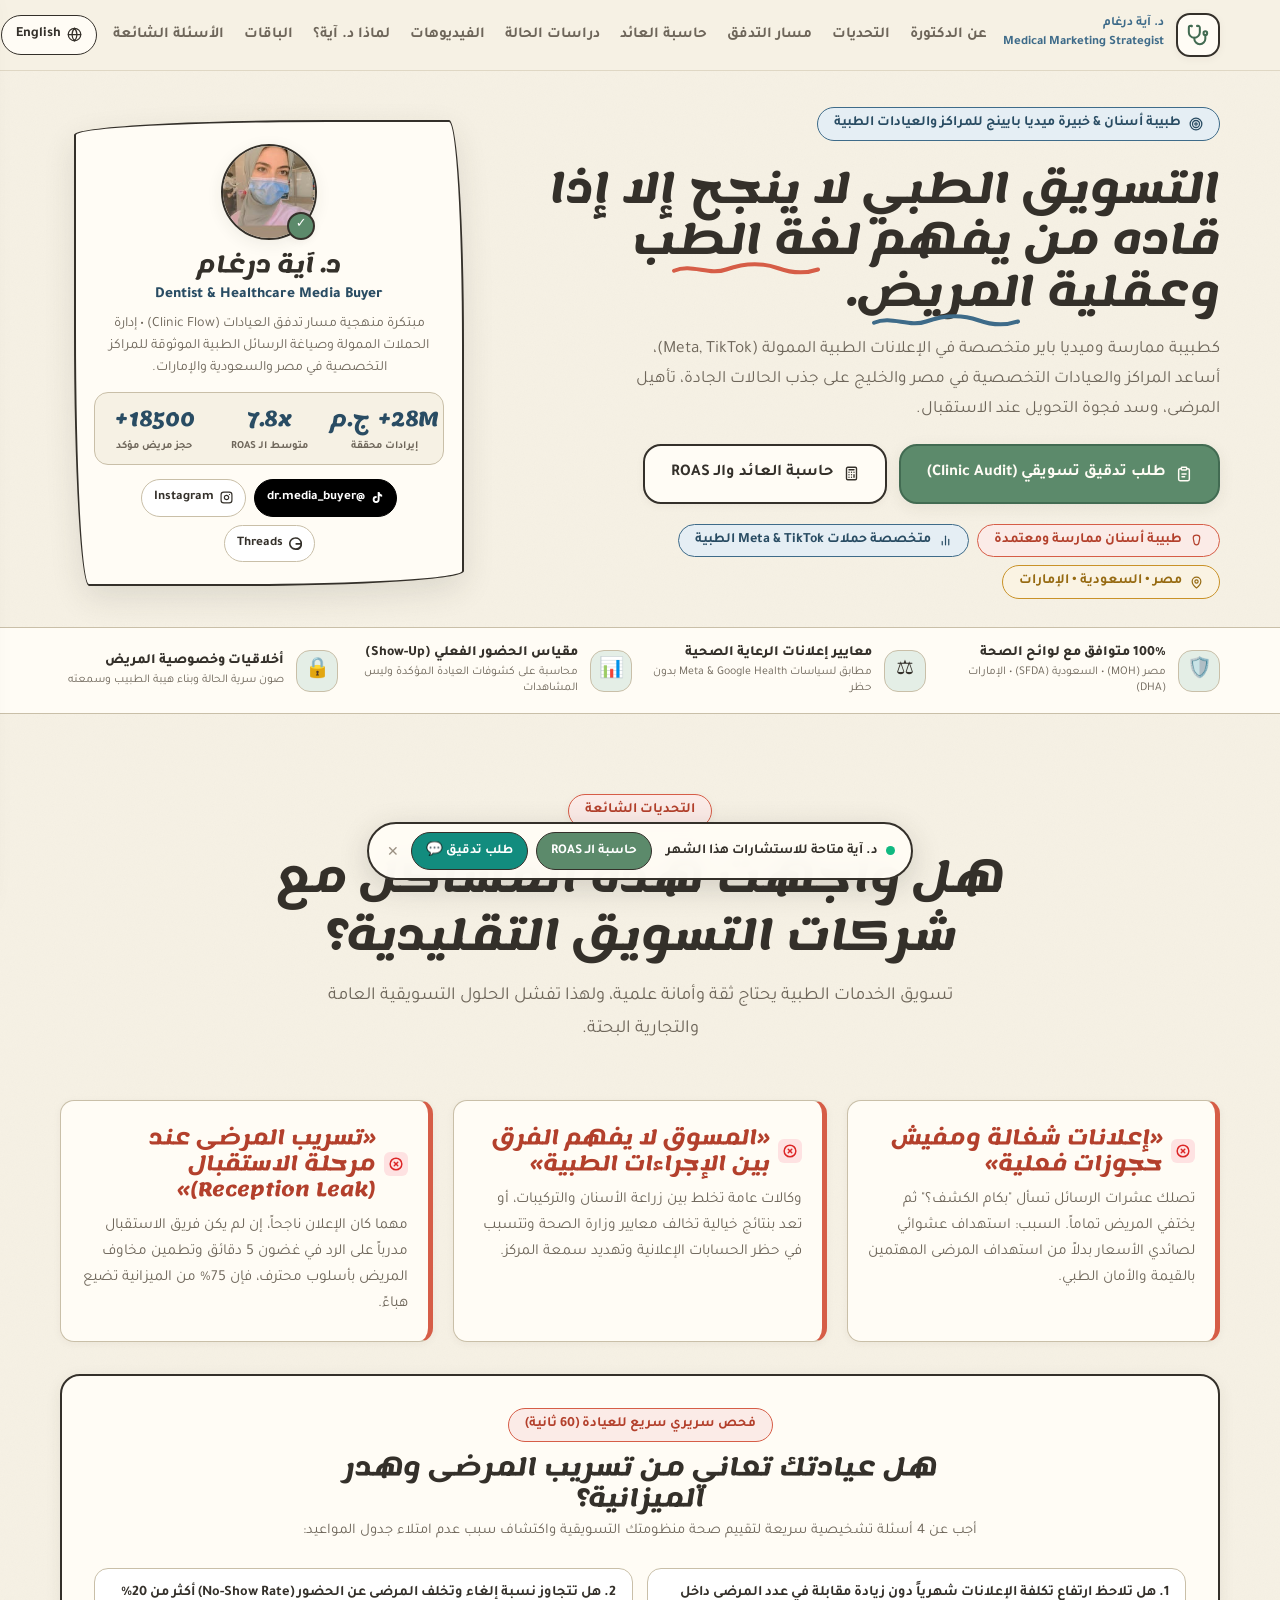
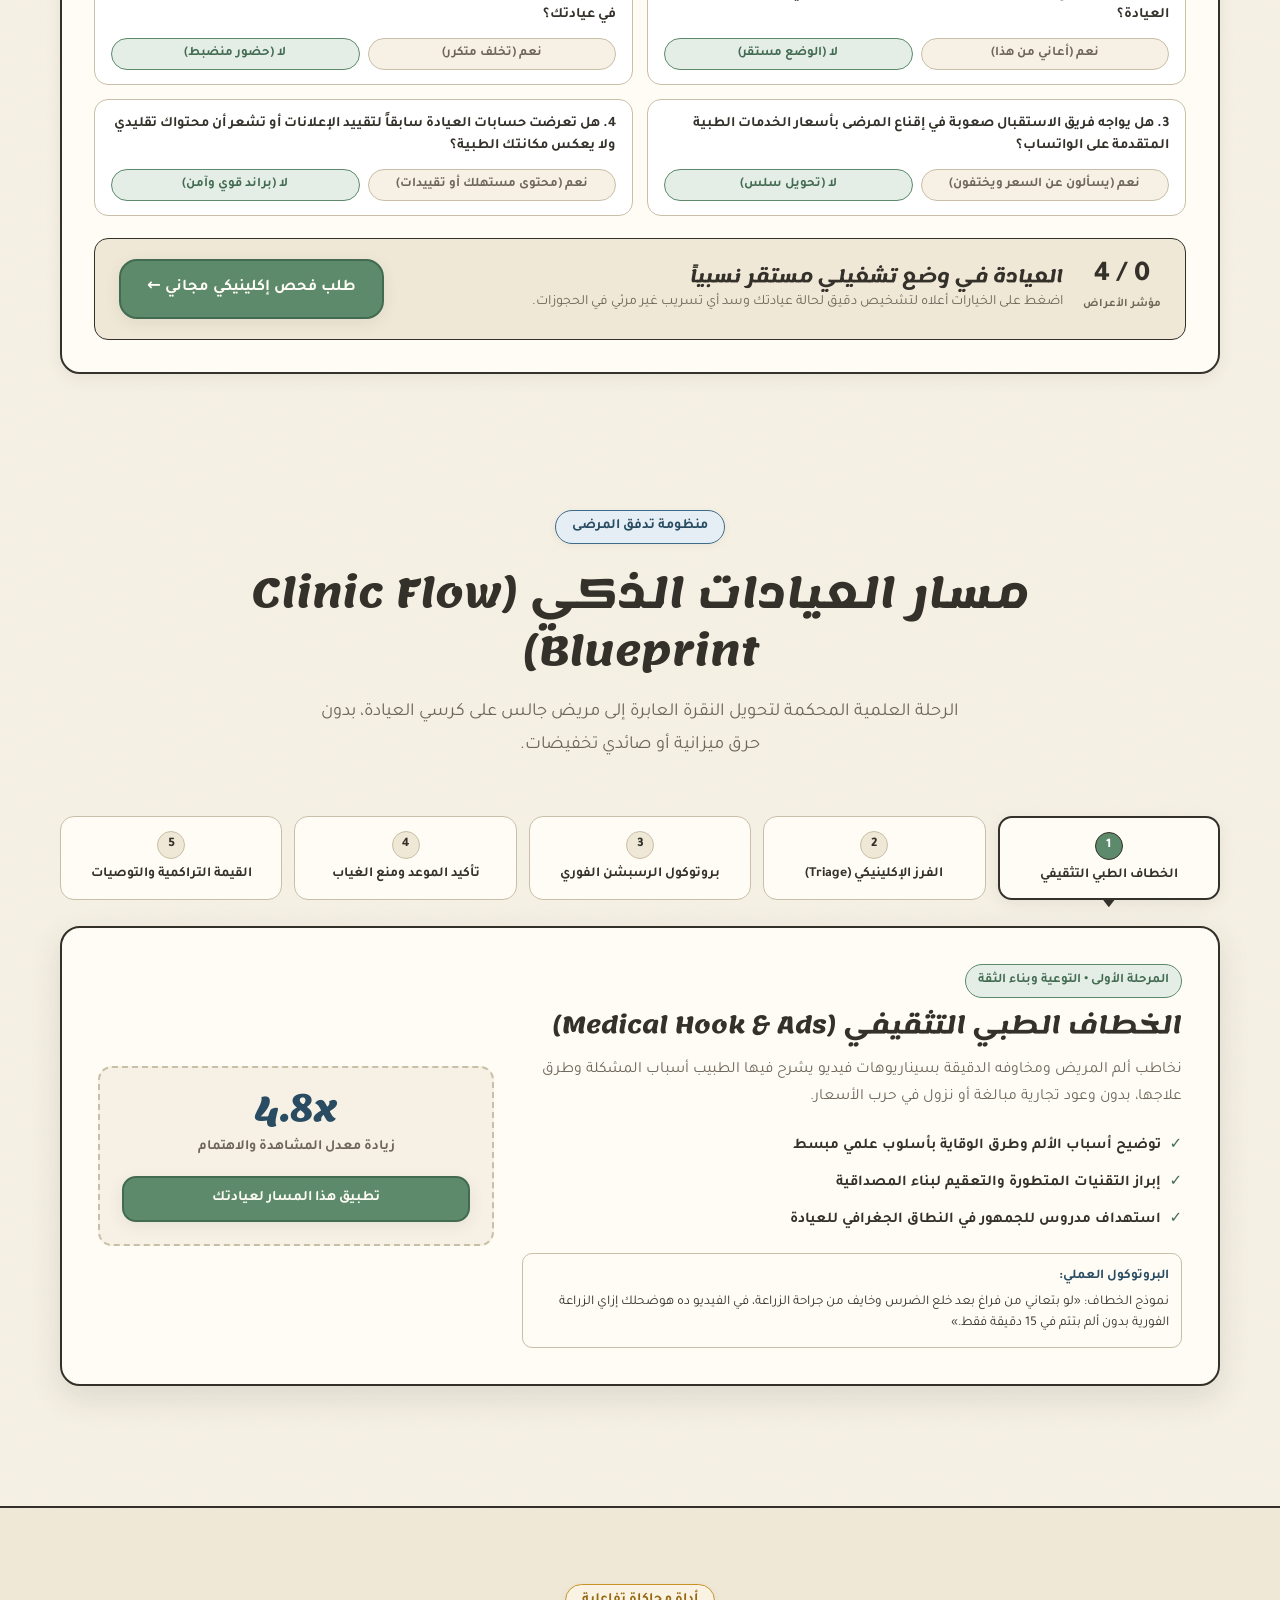
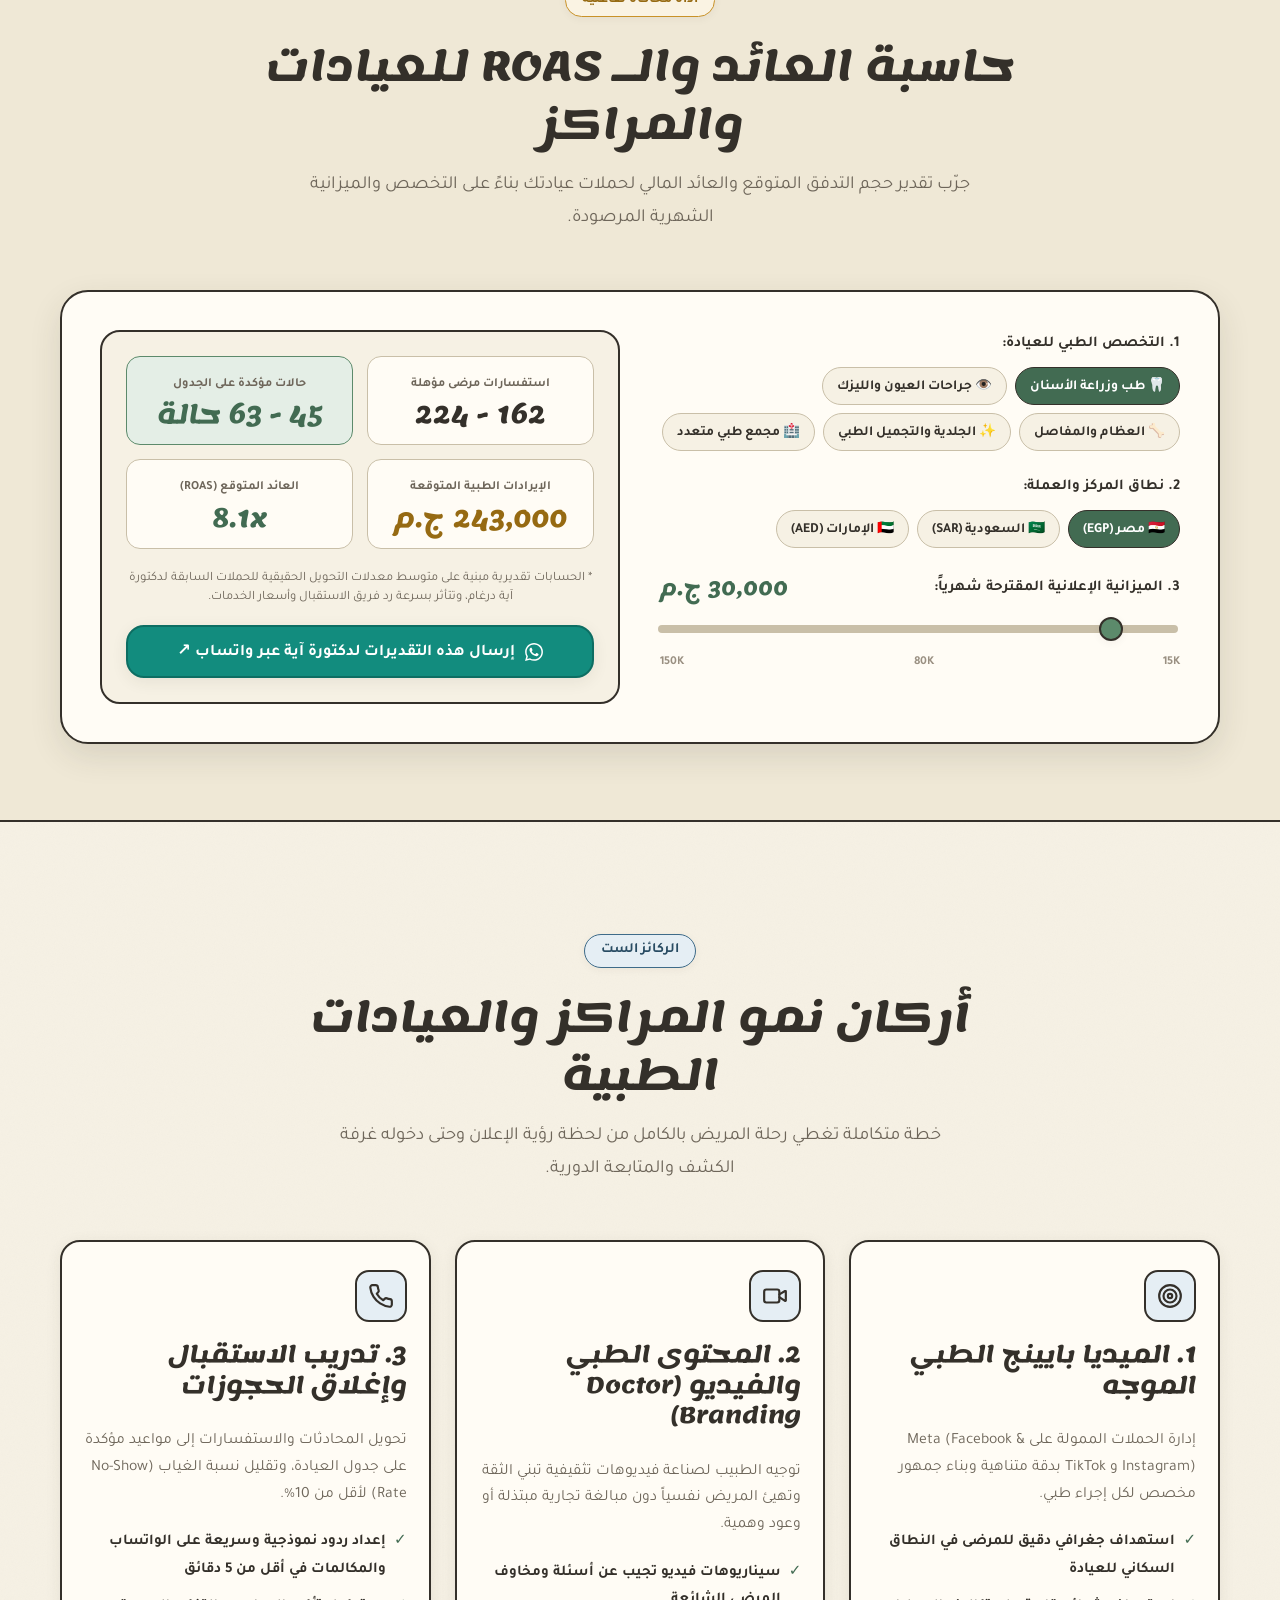
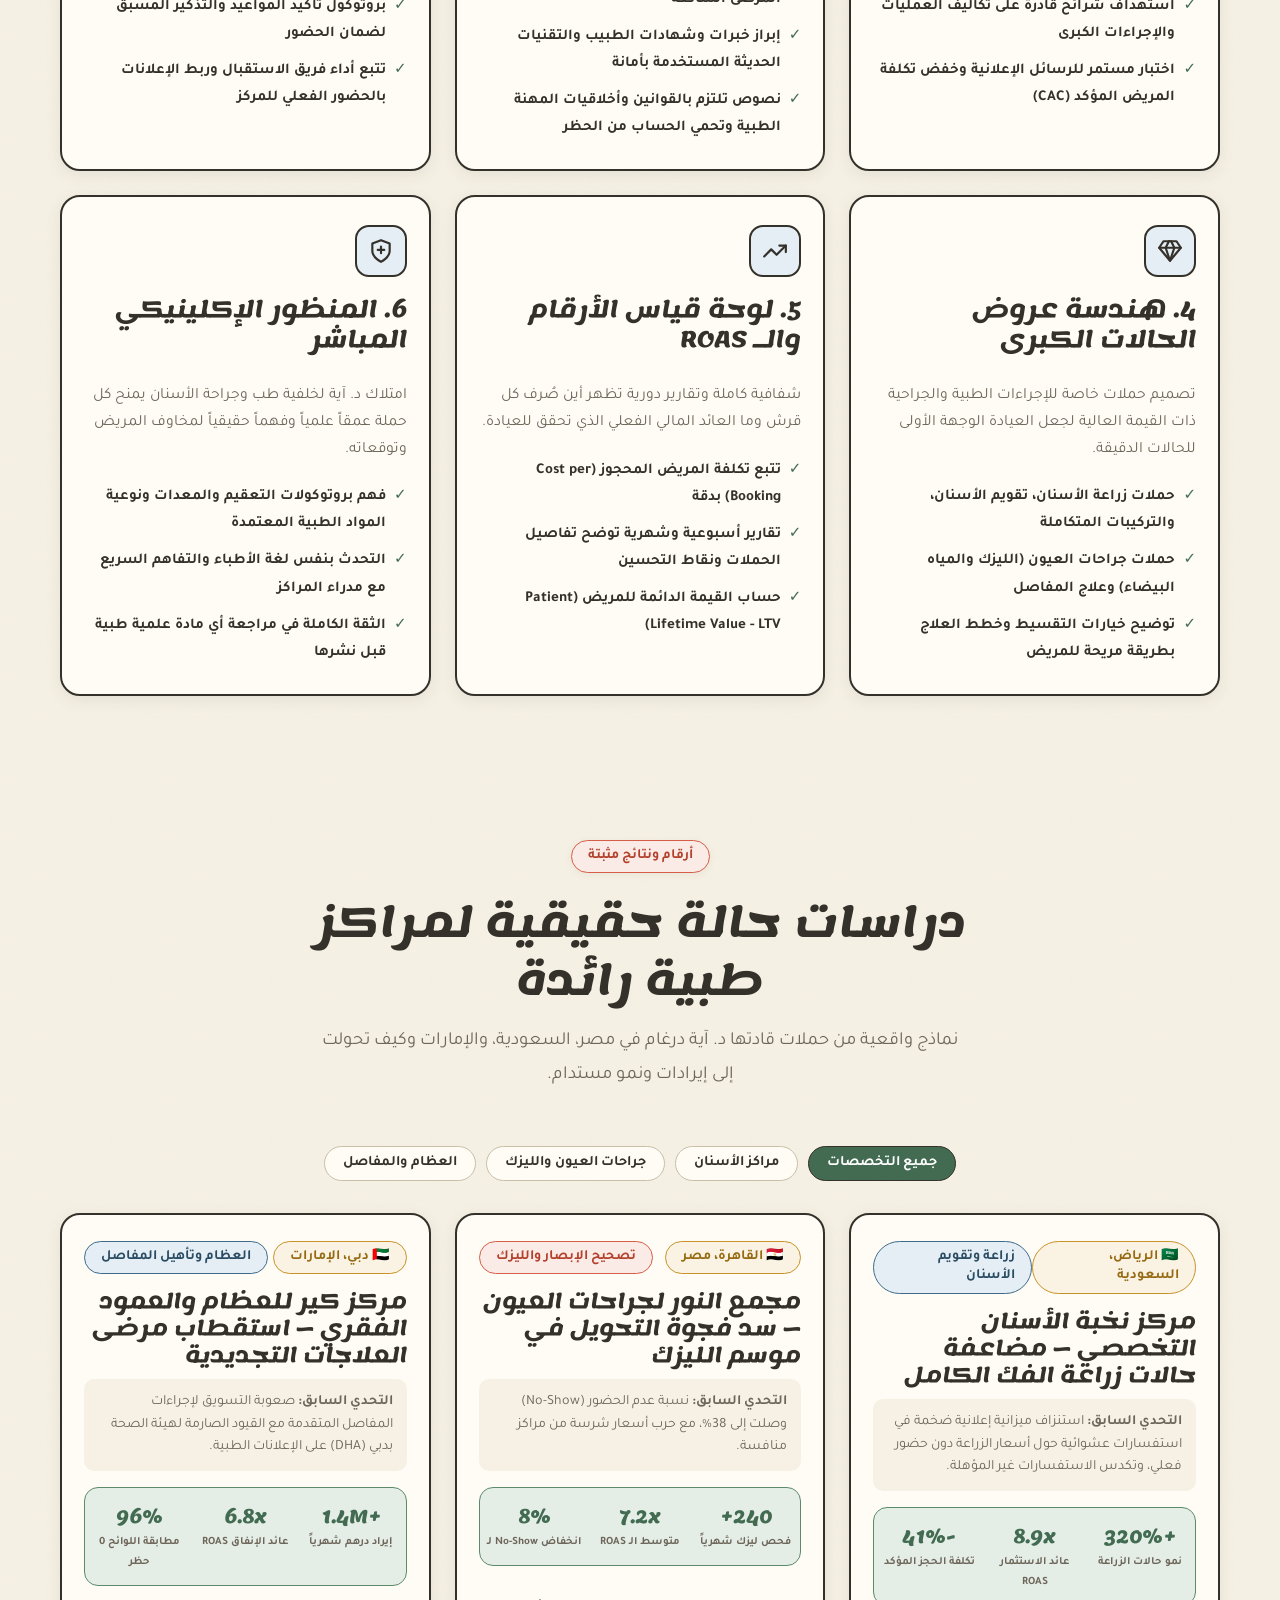
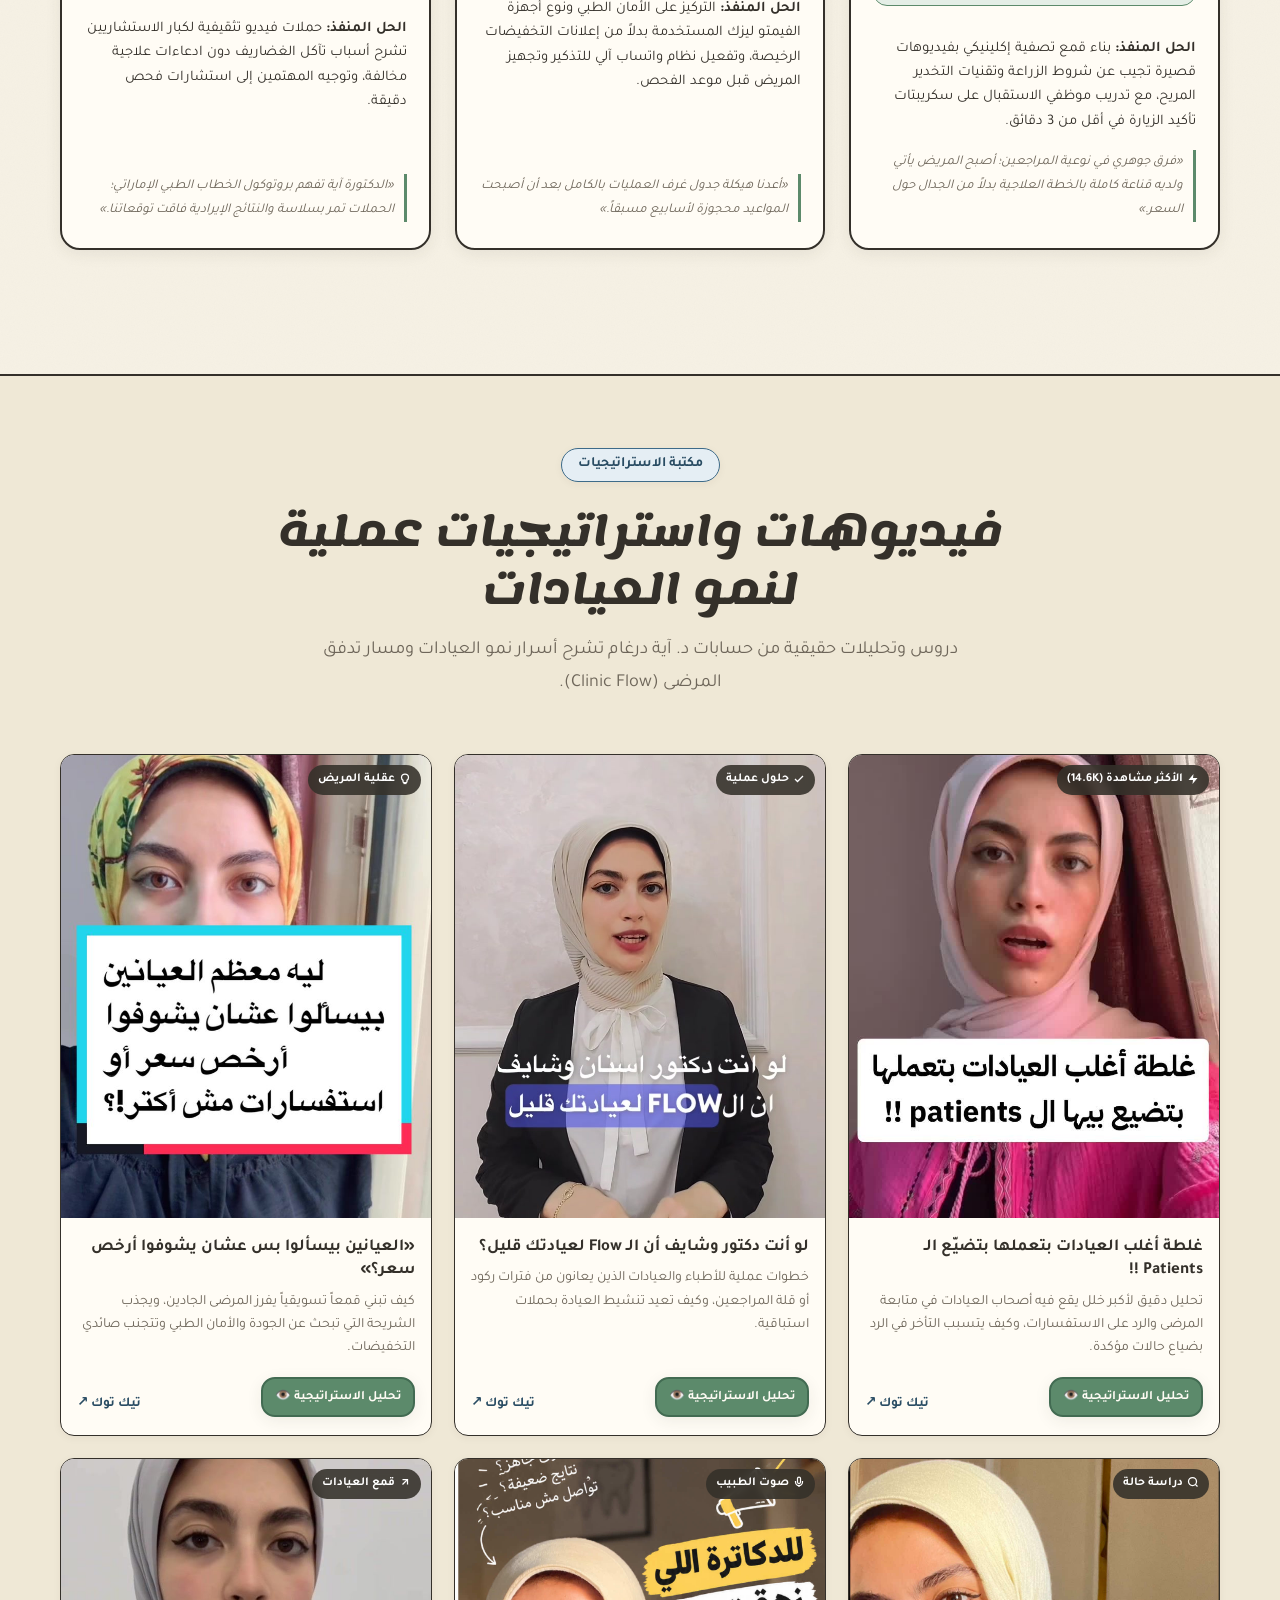
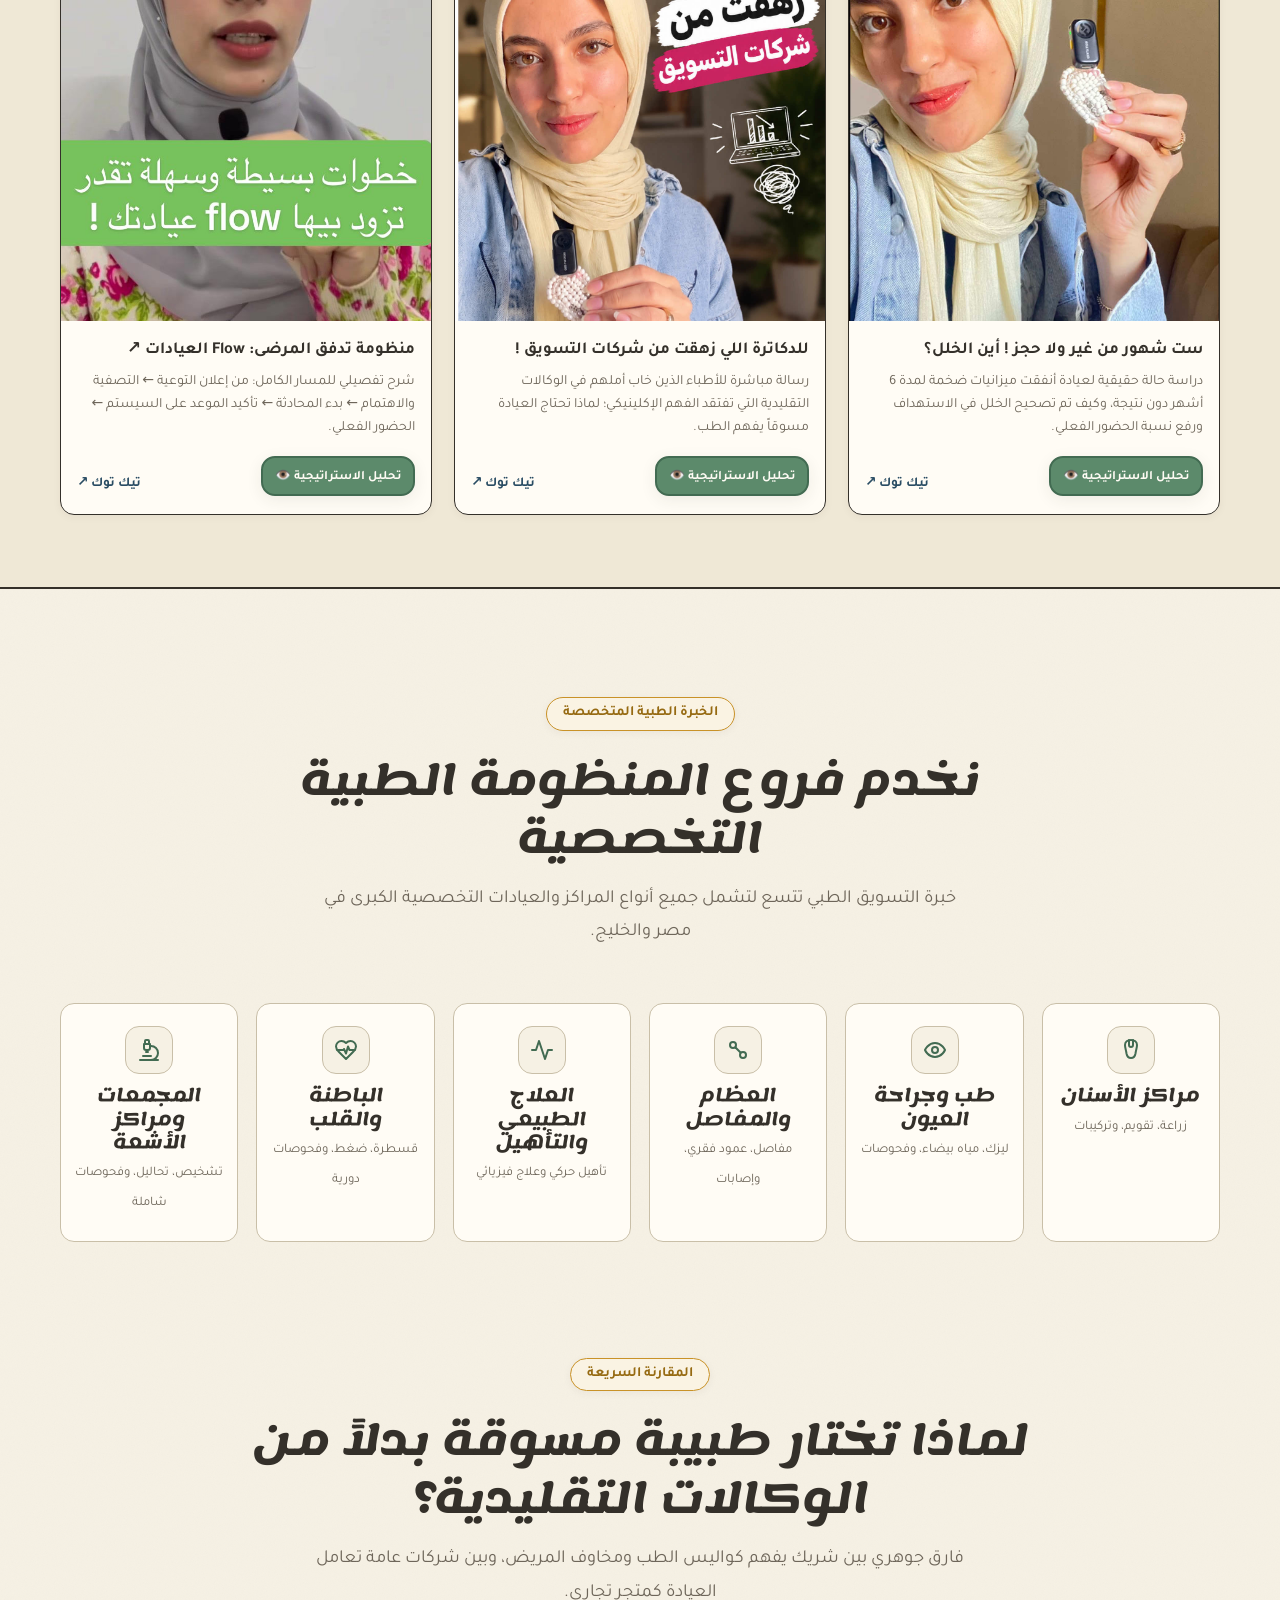
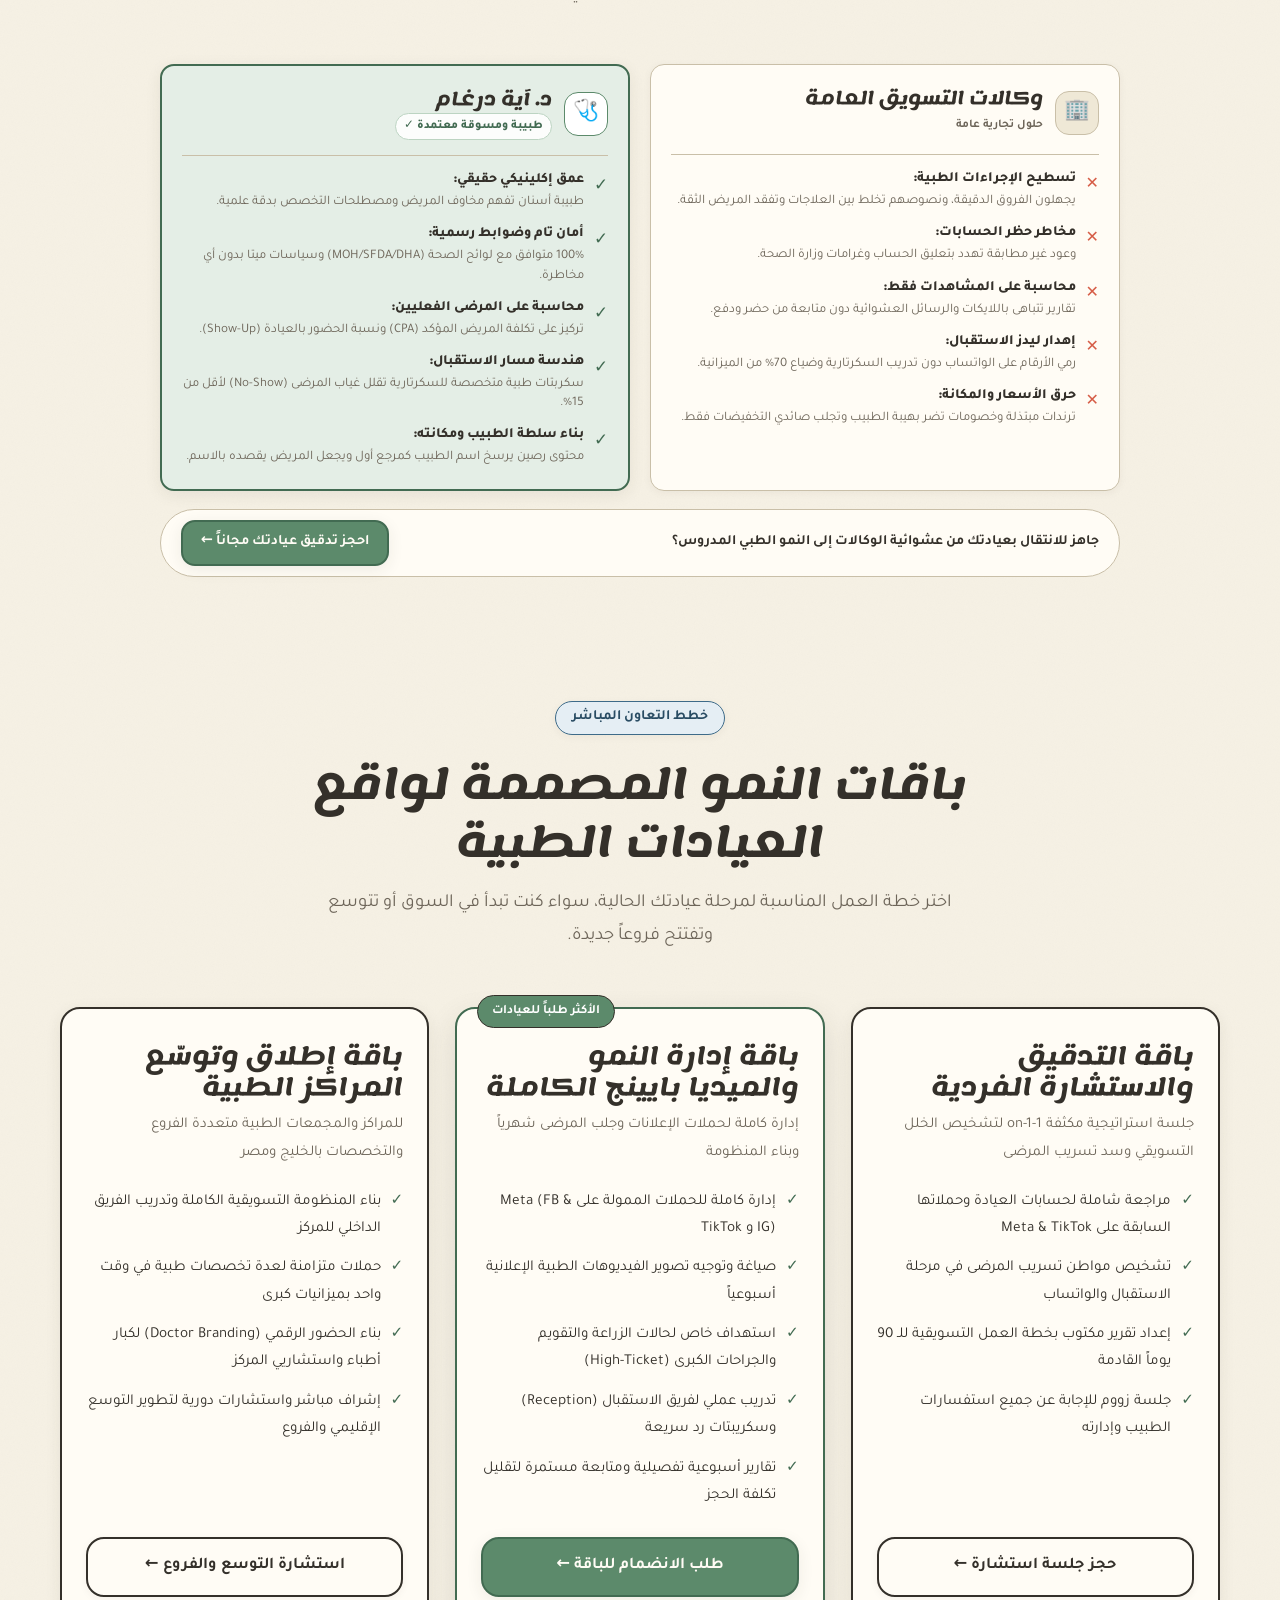
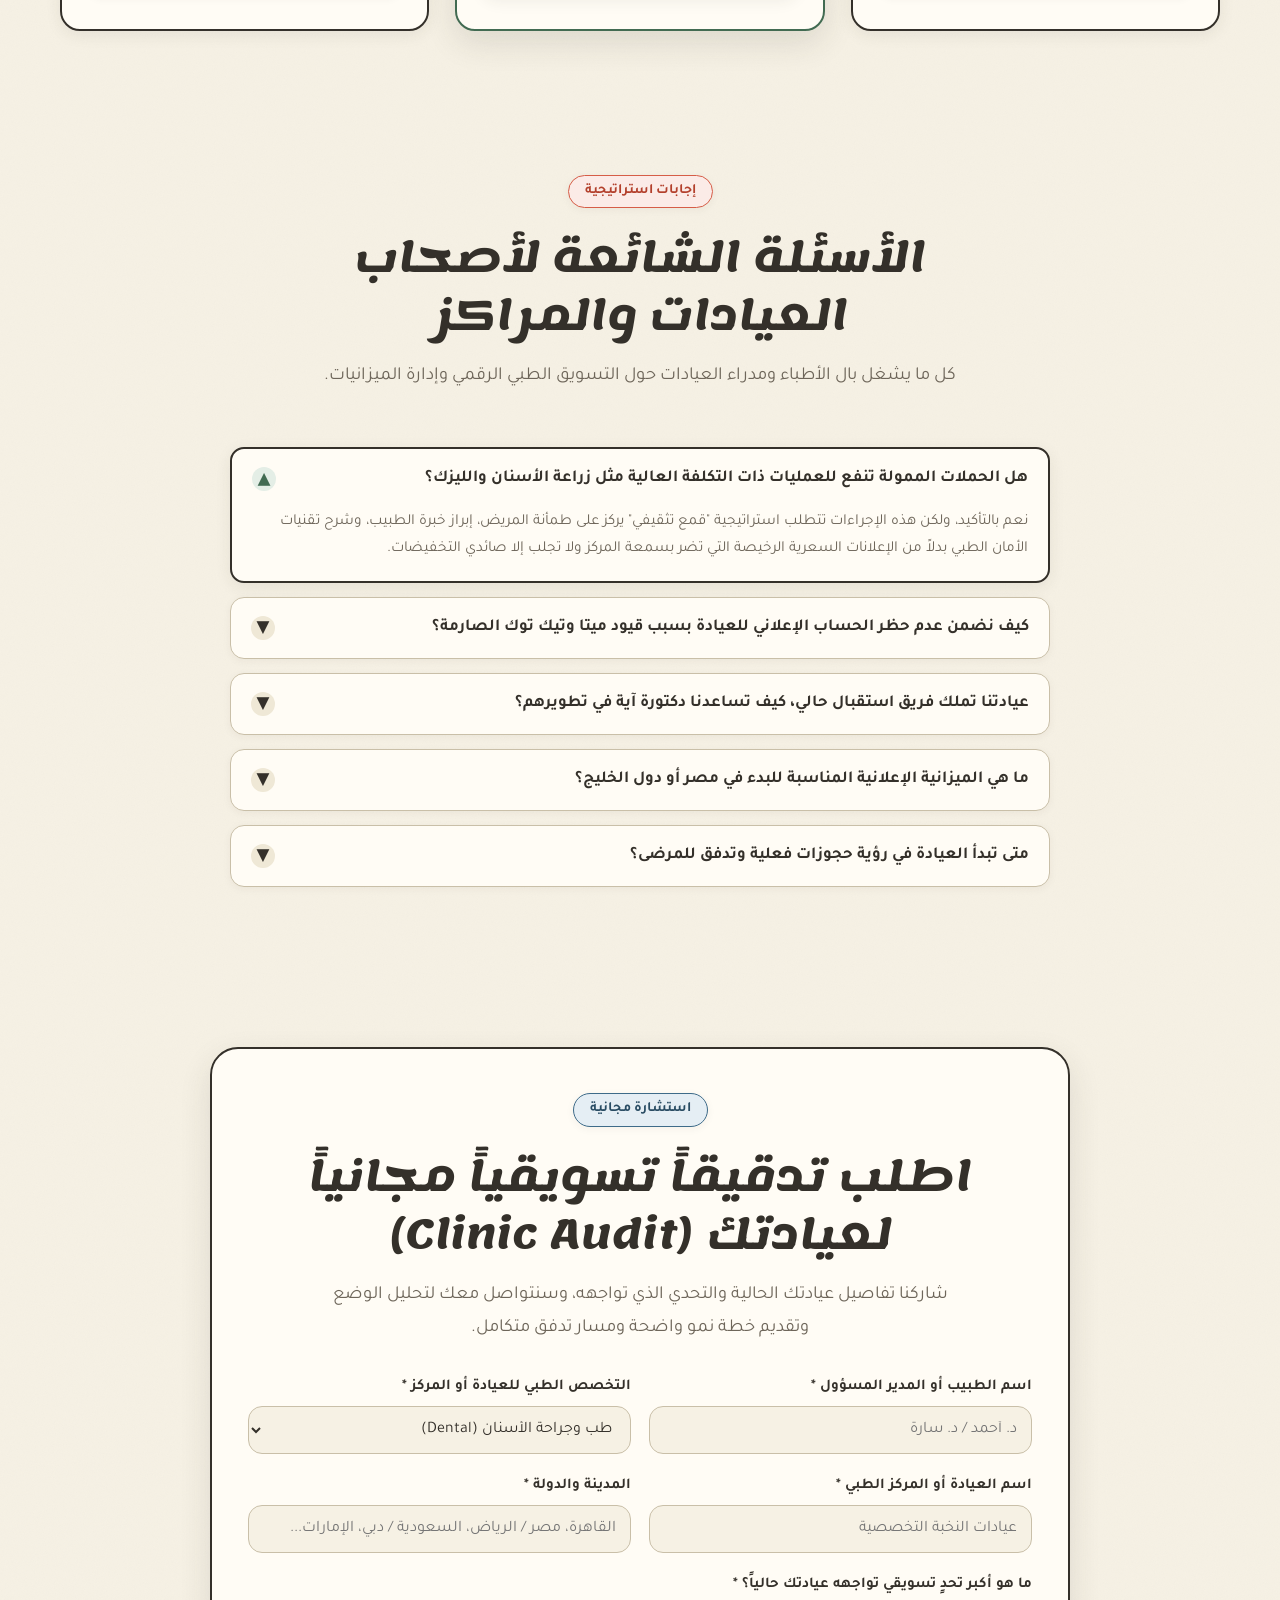
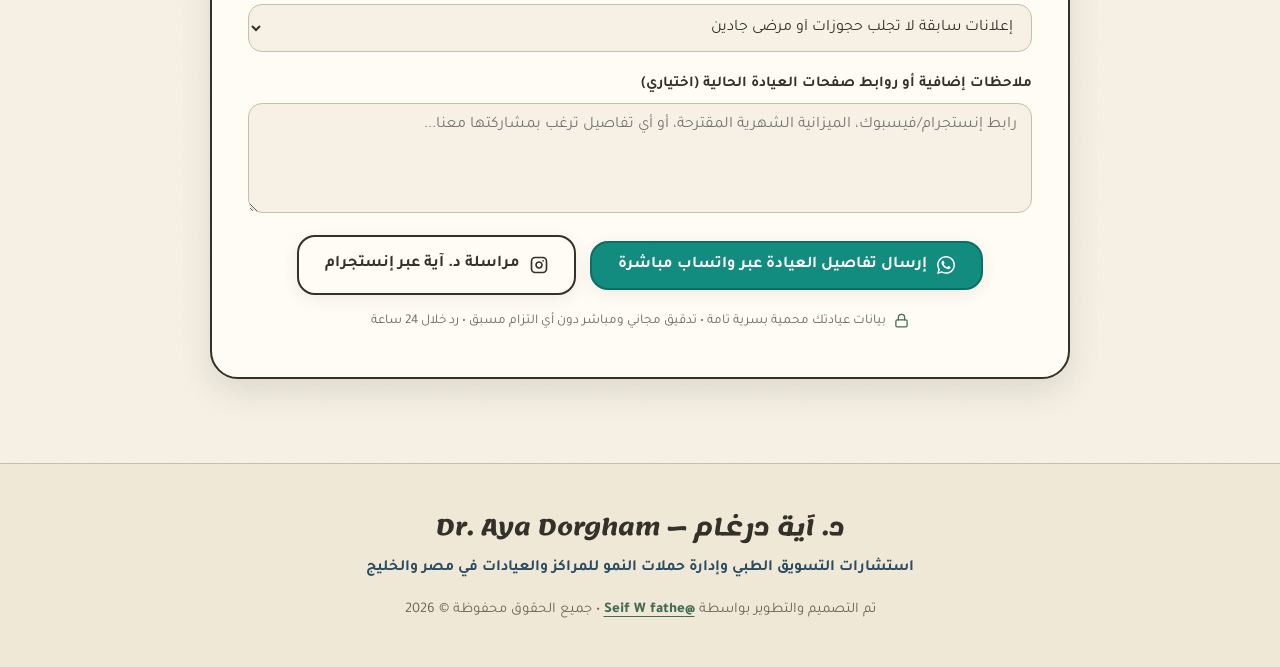
==== commit 51fe3966: "refactor(dr-aya): sync compact lightweight comparison section" ====
--- a/dr-aya/index.html
+++ b/dr-aya/index.html
@@ -974,88 +974,112 @@
     <!-- ==================== مقارنة التميز الطبي (Why Doctors Choose Dr. Aya) ==================== -->
     <section class="container comparison-section reveal" id="comparison">
       <div class="section-header">
-        <div class="pill pill-gold">المقارنة المهنية العادلة</div>
-        <h2>لماذا تختار استشارية طبية بدلاً من وكالات الإعلانات التقليدية؟</h2>
-        <p>مقارنة عملية توضح الفارق الجذري بين شريك يفهم كواليس الطب ومخاوف المريض، وبين شركات تسويق عامة تعامل العيادة كمتجر تجاري.</p>
-      </div>
-
-      <div class="comparison-table-wrapper">
-        <table class="comparison-table">
-          <thead>
-            <tr>
-              <th class="comp-feature-col">وجه المقارنة</th>
-              <th class="comp-agency-col">وكالات التسويق العامة والتقليدية</th>
-              <th class="comp-aya-col">
-                د. آية درغام (Dentist & Media Buyer)
-                <span class="comp-aya-badge">الخيار الموصى به</span>
-              </th>
-            </tr>
-          </thead>
-          <tbody>
-            <tr>
-              <td class="comp-feature-col">1. الفهم الإكلينيكي للخدمات الطبية</td>
-              <td class="comp-agency-col">
-                <span class="comp-cross">✕</span>
-                مسوقون عموميون يجهلون الفرق بين التركيبات والزراعة، ويكتبون نصوصاً عامة محرجة للطبيب تفقد المريض الثقة في أول 3 ثوانٍ.
-              </td>
-              <td class="comp-aya-col">
-                <span class="comp-check">✓</span>
-                طبيبة أسنان ممارسة ومسوقة معتمدة؛ فهم دقيق للبروتوكولات والمصطلحات والأسئلة الحقيقية التي تشغل بال المريض قبل اتخاذ قرار الكشف.
-              </td>
-            </tr>
-            <tr>
-              <td class="comp-feature-col">2. الامتثال للوائح الصحة وتراخيص الإعلانات</td>
-              <td class="comp-agency-col">
-                <span class="comp-cross">✕</span>
-                وعود غير واقعية ("علاج نهائي، أفضل دكتور") وصور قبل/بعد غير مطابقة تتسبب في غرامات وزارة الصحة وحظر الحساب الإعلاني للعيادة.
-              </td>
-              <td class="comp-aya-col">
-                <span class="comp-check">✓</span>
-                100% متوافق مع لوائح وزارة الصحة (مصر، السعودية، الإمارات) وسياسات Meta Health الصارمة؛ حملات آمنة تماماً تبني السمعة دون أدنى مخاطرة.
-              </td>
-            </tr>
-            <tr>
-              <td class="comp-feature-col">3. معيار النجاح ومحاسبة الأرقام</td>
-              <td class="comp-agency-col">
-                <span class="comp-cross">✕</span>
-                يتباهون بتقارير "المشاهدات واللايكات ورسائل الواتساب العشوائية" دون أي اهتمام بعدد المرضى الذين دفعوا وحضروا العيادة بالفعل.
-              </td>
-              <td class="comp-aya-col">
-                <span class="comp-check">✓</span>
-                التركيز على تكلفة استقطاب المريض المؤكد (CPA)، ونسبة حضور المريض للعيادة (Show-Up Rate)، وعائد الاستثمار الفعلي (ROAS).
-              </td>
-            </tr>
-            <tr>
-              <td class="comp-feature-col">4. تدريب سكرتارية العيادة وفريق الاستقبال</td>
-              <td class="comp-agency-col">
-                <span class="comp-cross">✕</span>
-                يرمون الليدز على الواتساب وتنتهي مسؤوليتهم؛ وتضيع 70% من الميزانية لأن موظف الاستقبال غير مدرب على الرد الطبي ومتابعة المريض المتردد.
-              </td>
-              <td class="comp-aya-col">
-                <span class="comp-check">✓</span>
-                توفير سكربتات طبية مخصصة للاستقبال، وبروتوكول متابعة للمرضى المترددين، وتقليل ظاهرة الغياب (No-Shows) إلى أقل من 15%.
-              </td>
-            </tr>
-            <tr>
-              <td class="comp-feature-col">5. هيبة الطبيب وسمعته التخصصية</td>
-              <td class="comp-agency-col">
-                <span class="comp-cross">✕</span>
-                ترندات مبتذلة وعروض خصومات رخيصة تحرق هامش الربح وتجذب صائدي التخفيضات، مما يقلل من وقار الطبيب ومكانته الأكاديمية.
-              </td>
-              <td class="comp-aya-col">
-                <span class="comp-check">✓</span>
-                بناء سلطة الطبيب التخصصية (Authority Positioning)، وصناعة محتوى علمي راقٍ يجعل المريض يقصد الطبيب بالاسم ويدفع السعر العادل بثقة تامة.
-              </td>
-            </tr>
-          </tbody>
-        </table>
-        <div class="comp-bottom-cta">
-          <div>
-            <strong>هل تريد الانتقال بعيادتك من فخ الوكالات العامة إلى النمو الطبي المدروس؟</strong>
-            <div style="font-size:0.86rem; color:var(--ink-muted); margin-top:2px;">احصل على تدقيق شامل مجاني لحساباتك السابقة وسد فجوات تسريب المرضى.</div>
-          </div>
-          <a href="#contact" class="btn btn-primary" style="white-space:nowrap;">احجز جلستك الاستشارية ←</a>
-        </div>
+        <div class="pill pill-gold">المقارنة السريعة</div>
+        <h2>لماذا تختار طبيبة مسوقة بدلاً من الوكالات التقليدية؟</h2>
+        <p>فارق جوهري بين شريك يفهم كواليس الطب ومخاوف المريض، وبين شركات عامة تعامل العيادة كمتجر تجاري.</p>
+      </div>
+
+      <div class="comp-cards-grid">
+        <!-- كارت الوكالات التقليدية -->
+        <div class="comp-side-card comp-agency-card">
+          <div class="comp-card-head">
+            <div class="comp-card-icon">🏢</div>
+            <div>
+              <h3>وكالات التسويق العامة</h3>
+              <span class="comp-card-badge-muted">حلول تجارية عامة</span>
+            </div>
+          </div>
+          <ul class="comp-card-list">
+            <li>
+              <span class="comp-cross">✕</span>
+              <div>
+                <strong>تسطيح الإجراءات الطبية:</strong>
+                <span>يجهلون الفروق الدقيقة، ونصوصهم تخلط بين العلاجات وتفقد المريض الثقة.</span>
+              </div>
+            </li>
+            <li>
+              <span class="comp-cross">✕</span>
+              <div>
+                <strong>مخاطر حظر الحسابات:</strong>
+                <span>وعود غير مطابقة تهدد بتعليق الحساب وغرامات وزارة الصحة.</span>
+              </div>
+            </li>
+            <li>
+              <span class="comp-cross">✕</span>
+              <div>
+                <strong>محاسبة على المشاهدات فقط:</strong>
+                <span>تقارير تتباهى باللايكات والرسائل العشوائية دون متابعة من حضر ودفع.</span>
+              </div>
+            </li>
+            <li>
+              <span class="comp-cross">✕</span>
+              <div>
+                <strong>إهدار ليدز الاستقبال:</strong>
+                <span>رمي الأرقام على الواتساب دون تدريب السكرتارية وضياع 70% من الميزانية.</span>
+              </div>
+            </li>
+            <li>
+              <span class="comp-cross">✕</span>
+              <div>
+                <strong>حرق الأسعار والمكانة:</strong>
+                <span>ترندات مبتذلة وخصومات تضر بهيبة الطبيب وتجلب صائدي التخفيضات فقط.</span>
+              </div>
+            </li>
+          </ul>
+        </div>
+
+        <!-- كارت د. آية درغام (المميز) -->
+        <div class="comp-side-card comp-aya-card">
+          <div class="comp-card-head">
+            <div class="comp-card-icon comp-aya-icon">🩺</div>
+            <div>
+              <h3>د. آية درغام</h3>
+              <span class="comp-card-badge-highlight">طبيبة ومسوقة معتمدة ✓</span>
+            </div>
+          </div>
+          <ul class="comp-card-list">
+            <li>
+              <span class="comp-check">✓</span>
+              <div>
+                <strong>عمق إكلينيكي حقيقي:</strong>
+                <span>طبيبة أسنان تفهم مخاوف المريض ومصطلحات التخصص بدقة علمية.</span>
+              </div>
+            </li>
+            <li>
+              <span class="comp-check">✓</span>
+              <div>
+                <strong>أمان تام وضوابط رسمية:</strong>
+                <span>100% متوافق مع لوائح الصحة (MOH/SFDA/DHA) وسياسات ميتا بدون أي مخاطرة.</span>
+              </div>
+            </li>
+            <li>
+              <span class="comp-check">✓</span>
+              <div>
+                <strong>محاسبة على المرضى الفعليين:</strong>
+                <span>تركيز على تكلفة المريض المؤكد (CPA) ونسبة الحضور بالعيادة (Show-Up).</span>
+              </div>
+            </li>
+            <li>
+              <span class="comp-check">✓</span>
+              <div>
+                <strong>هندسة مسار الاستقبال:</strong>
+                <span>سكربتات طبية متخصصة للسكرتارية تقلل غياب المرضى (No-Show) لأقل من 15%.</span>
+              </div>
+            </li>
+            <li>
+              <span class="comp-check">✓</span>
+              <div>
+                <strong>بناء سلطة الطبيب ومكانته:</strong>
+                <span>محتوى رصين يرسخ اسم الطبيب كمرجع أول ويجعل المريض يقصده بالاسم.</span>
+              </div>
+            </li>
+          </ul>
+        </div>
+      </div>
+
+      <div class="comp-compact-cta">
+        <span>جاهز للانتقال بعيادتك من عشوائية الوكالات إلى النمو الطبي المدروس؟</span>
+        <a href="#contact" class="btn btn-primary btn-sm">احجز تدقيق عيادتك مجاناً ←</a>
       </div>
     </section>
 
--- a/dr-aya/style.css
+++ b/dr-aya/style.css
@@ -2037,96 +2037,147 @@
   white-space: nowrap;
 }
 
-/* ----------------- 11. قسم المقارنة التفصيلية (The Medical Advantage Comparison) ----------------- */
+/* ----------------- 11. قسم المقارنة الرشيقة السريعة (Compact Versus Cards) ----------------- */
 .comparison-section {
-  padding-block: clamp(48px, 6vw, 76px);
-}
-.comparison-table-wrapper {
+  padding-block: clamp(36px, 5vw, 56px);
+}
+.comp-cards-grid {
+  display: grid;
+  grid-template-columns: 1fr 1fr;
+  gap: 20px;
+  max-width: 960px;
+  margin: 20px auto 0 auto;
+}
+.comp-side-card {
   background: var(--surface-card);
-  border: 2px solid var(--ink);
-  border-radius: var(--radius-md);
-  overflow: hidden;
+  border: 1.5px solid var(--hairline-strong);
+  border-radius: var(--radius-sm);
+  padding: 22px 20px;
+  box-shadow: var(--shadow-sm);
+  display: flex;
+  flex-direction: column;
+  transition: all var(--dur-fast);
+}
+.comp-side-card:hover {
+  border-color: var(--ink);
+  transform: translateY(-2px);
   box-shadow: var(--shadow-md);
-  margin-top: 24px;
-}
-.comparison-table {
-  width: 100%;
-  border-collapse: collapse;
-  text-align: start;
-}
-.comparison-table th,
-.comparison-table td {
-  padding: 16px 20px;
+}
+.comp-agency-card {
+  background: var(--surface-card);
+  border: 1.5px solid var(--hairline-strong);
+}
+.comp-aya-card {
+  background: var(--brand-wash);
+  border: 2px solid var(--brand-deep);
+  position: relative;
+  box-shadow: var(--shadow-md);
+}
+.comp-card-head {
+  display: flex;
+  align-items: center;
+  gap: 12px;
+  padding-bottom: 14px;
+  margin-bottom: 14px;
   border-bottom: 1.5px solid var(--hairline-strong);
-  vertical-align: top;
-}
-.comparison-table th {
+}
+.comp-card-icon {
+  width: 44px;
+  height: 44px;
+  border-radius: var(--radius-sm);
   background: var(--paper-deep);
+  display: grid;
+  place-items: center;
+  font-size: 1.3rem;
+  flex-shrink: 0;
+  border: 1px solid var(--hairline-strong);
+}
+.comp-aya-icon {
+  background: #fff;
+  border: 1.5px solid var(--brand);
+}
+.comp-card-head h3 {
+  font-size: 1.08rem;
   font-weight: 800;
-  font-size: 0.96rem;
-  color: var(--ink);
-  border-bottom: 2px solid var(--ink);
-}
-.comp-feature-col {
-  width: 24%;
+  margin: 0;
+  color: var(--ink);
+}
+.comp-card-badge-muted {
+  font-size: 0.74rem;
+  font-weight: 700;
+  color: var(--ink-muted);
+  display: inline-block;
+  margin-top: 2px;
+}
+.comp-card-badge-highlight {
+  font-size: 0.74rem;
   font-weight: 800;
-  font-size: 0.92rem;
-  color: var(--ink);
-  background: var(--paper);
-  border-inline-end: 1.5px solid var(--hairline-strong);
-}
-.comp-agency-col {
-  width: 38%;
-  background: var(--surface-card);
-  color: var(--ink-muted);
-  font-size: 0.88rem;
-  line-height: 1.6;
-  border-inline-end: 1.5px solid var(--hairline-strong);
-}
-.comp-aya-col {
-  width: 38%;
-  background: var(--brand-wash);
-  color: var(--ink);
-  font-size: 0.88rem;
-  line-height: 1.6;
-  position: relative;
-}
-.comp-aya-badge {
-  display: inline-flex;
-  align-items: center;
-  gap: 4px;
-  font-size: 0.72rem;
-  font-weight: 800;
-  background: var(--brand);
-  color: #fff;
+  color: var(--brand-deep);
+  background: rgba(255, 255, 255, 0.9);
   padding: 2px 8px;
   border-radius: var(--radius-pill);
-  margin-inline-start: 8px;
+  display: inline-block;
+  margin-top: 2px;
+  border: 1px solid var(--brand-tint);
+}
+.comp-card-list {
+  list-style: none;
+  padding: 0;
+  margin: 0;
+  display: flex;
+  flex-direction: column;
+  gap: 12px;
+}
+.comp-card-list li {
+  display: flex;
+  align-items: flex-start;
+  gap: 10px;
+  font-size: 0.88rem;
+  line-height: 1.5;
+  color: var(--ink);
+}
+.comp-card-list li div strong {
+  display: block;
+  font-weight: 800;
+  font-size: 0.88rem;
+  margin-bottom: 2px;
+}
+.comp-card-list li div span {
+  display: block;
+  font-size: 0.82rem;
+  color: var(--ink-muted);
+  line-height: 1.45;
 }
 .comp-cross {
   color: var(--medical);
-  font-weight: 800;
-  margin-inline-end: 6px;
-  display: inline-block;
+  font-size: 1rem;
+  font-weight: 900;
+  flex-shrink: 0;
+  margin-top: 2px;
 }
 .comp-check {
   color: var(--brand-deep);
-  font-weight: 800;
-  margin-inline-end: 6px;
-  display: inline-block;
-}
-.comparison-table tr:last-child td {
-  border-bottom: none;
-}
-.comp-bottom-cta {
-  background: var(--surface-raised);
-  padding: 18px 22px;
-  text-align: center;
-  border-top: 1.5px solid var(--hairline-strong);
+  font-size: 1.05rem;
+  font-weight: 900;
+  flex-shrink: 0;
+  margin-top: 2px;
+}
+.comp-compact-cta {
+  max-width: 960px;
+  margin: 18px auto 0 auto;
+  background: var(--surface-card);
+  border: 1.5px solid var(--hairline-strong);
+  border-radius: var(--radius-pill);
+  padding: 10px 20px;
   display: flex;
   align-items: center;
   justify-content: space-between;
-  gap: 16px;
+  gap: 14px;
+}
+.comp-compact-cta span {
+  font-size: 0.88rem;
+  font-weight: 700;
+  color: var(--ink);
 }
 
 /* ===========================================================================
@@ -2897,34 +2948,50 @@
     width: 100%;
   }
 
-  /* ر. جدول المقارنة على الموبايل */
-  .comparison-table-wrapper {
-    overflow-x: auto;
-    -webkit-overflow-scrolling: touch;
+  /* ر. كروت المقارنة الرشيقة على الموبايل */
+  .comp-cards-grid {
+    grid-template-columns: 1fr;
+    gap: 12px;
+    margin-top: 14px;
+  }
+  .comp-side-card {
+    padding: 16px 14px;
     border-radius: 12px;
   }
-  .comparison-table th,
-  .comparison-table td {
-    padding: 12px 10px;
+  .comp-card-head {
+    gap: 10px;
+    padding-bottom: 10px;
+    margin-bottom: 10px;
+  }
+  .comp-card-icon {
+    width: 36px;
+    height: 36px;
+    font-size: 1.1rem;
+  }
+  .comp-card-head h3 {
+    font-size: 0.98rem;
+  }
+  .comp-card-list {
+    gap: 10px;
+  }
+  .comp-card-list li {
     font-size: 0.82rem;
-  }
-  .comp-feature-col {
-    min-width: 110px;
-    font-size: 0.82rem;
-  }
-  .comp-agency-col {
-    min-width: 170px;
-  }
-  .comp-aya-col {
-    min-width: 190px;
-  }
-  .comp-bottom-cta {
+    gap: 8px;
+  }
+  .comp-card-list li div strong {
+    font-size: 0.84rem;
+  }
+  .comp-card-list li div span {
+    font-size: 0.78rem;
+  }
+  .comp-compact-cta {
     flex-direction: column;
     text-align: center;
-    gap: 12px;
-    padding: 16px 14px;
-  }
-  .comp-bottom-cta .btn {
+    border-radius: 14px;
+    padding: 14px;
+    gap: 10px;
+  }
+  .comp-compact-cta .btn {
     width: 100%;
   }
 }
